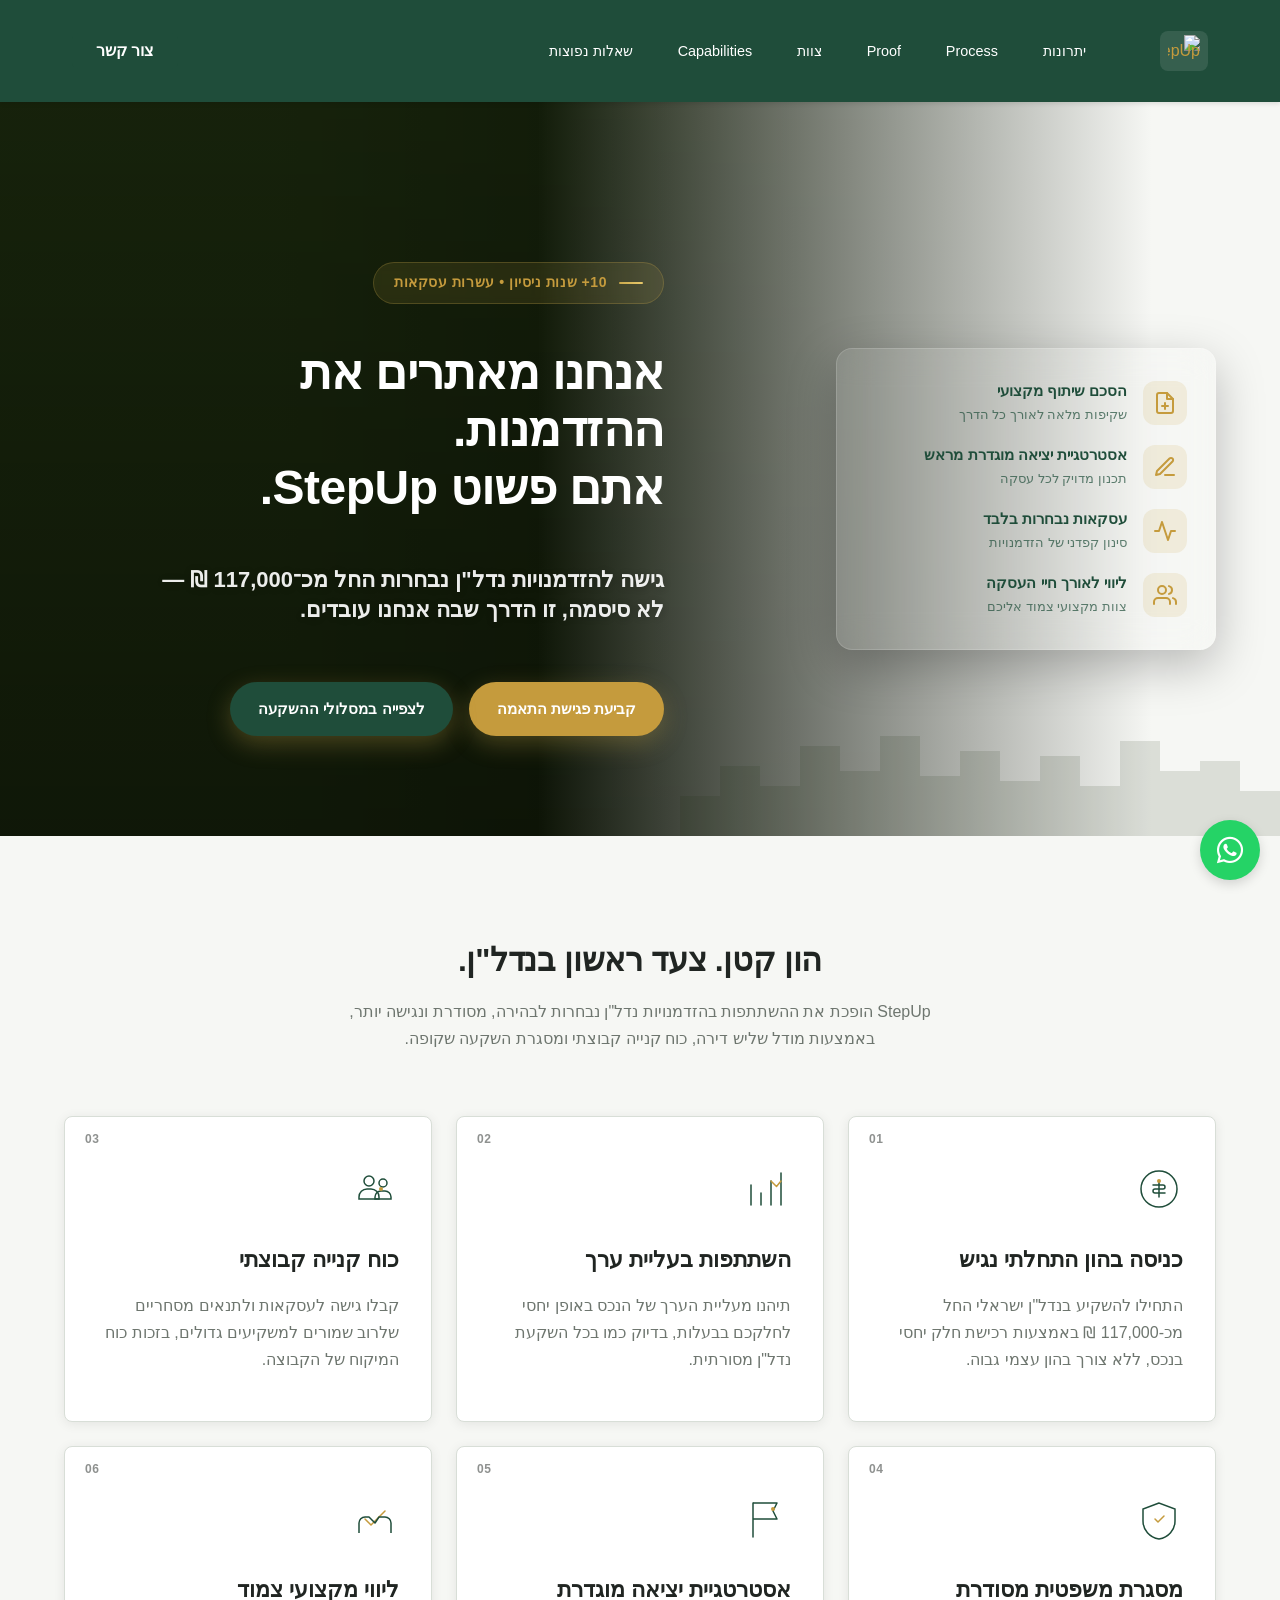
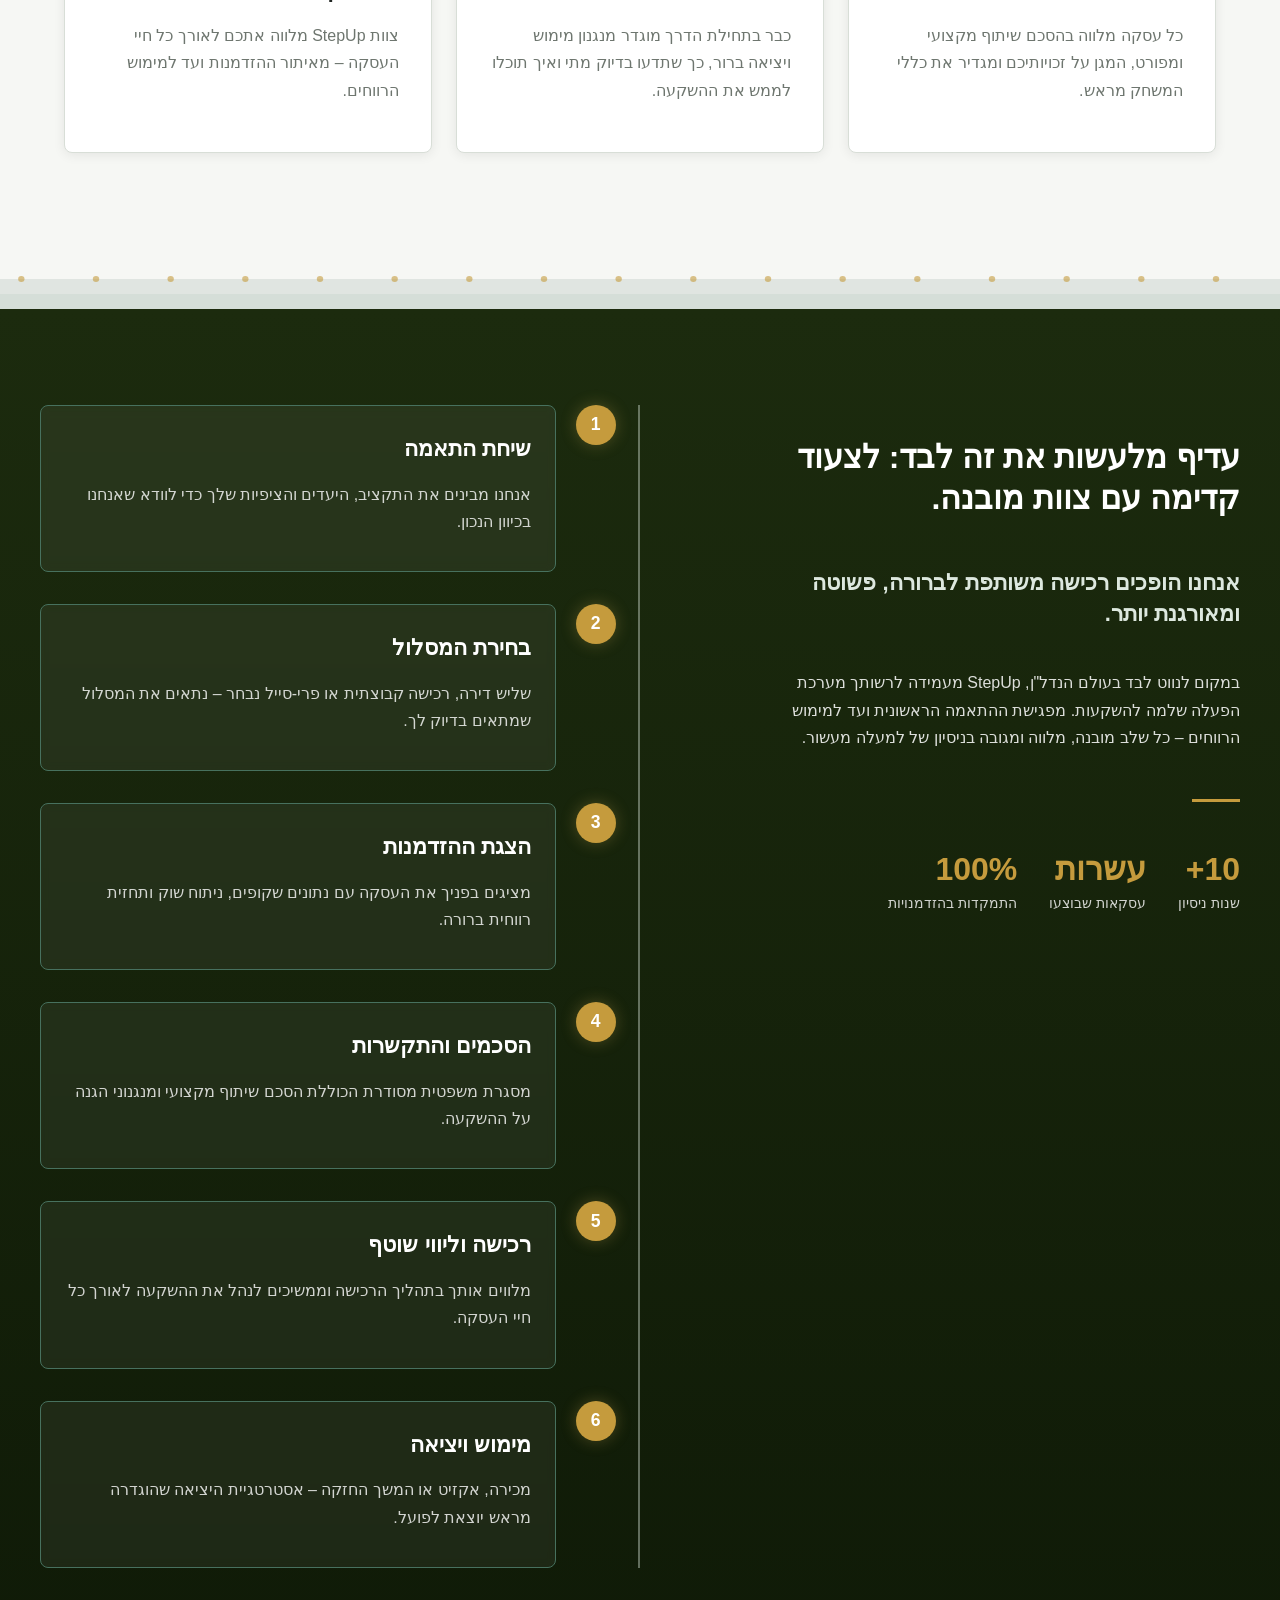
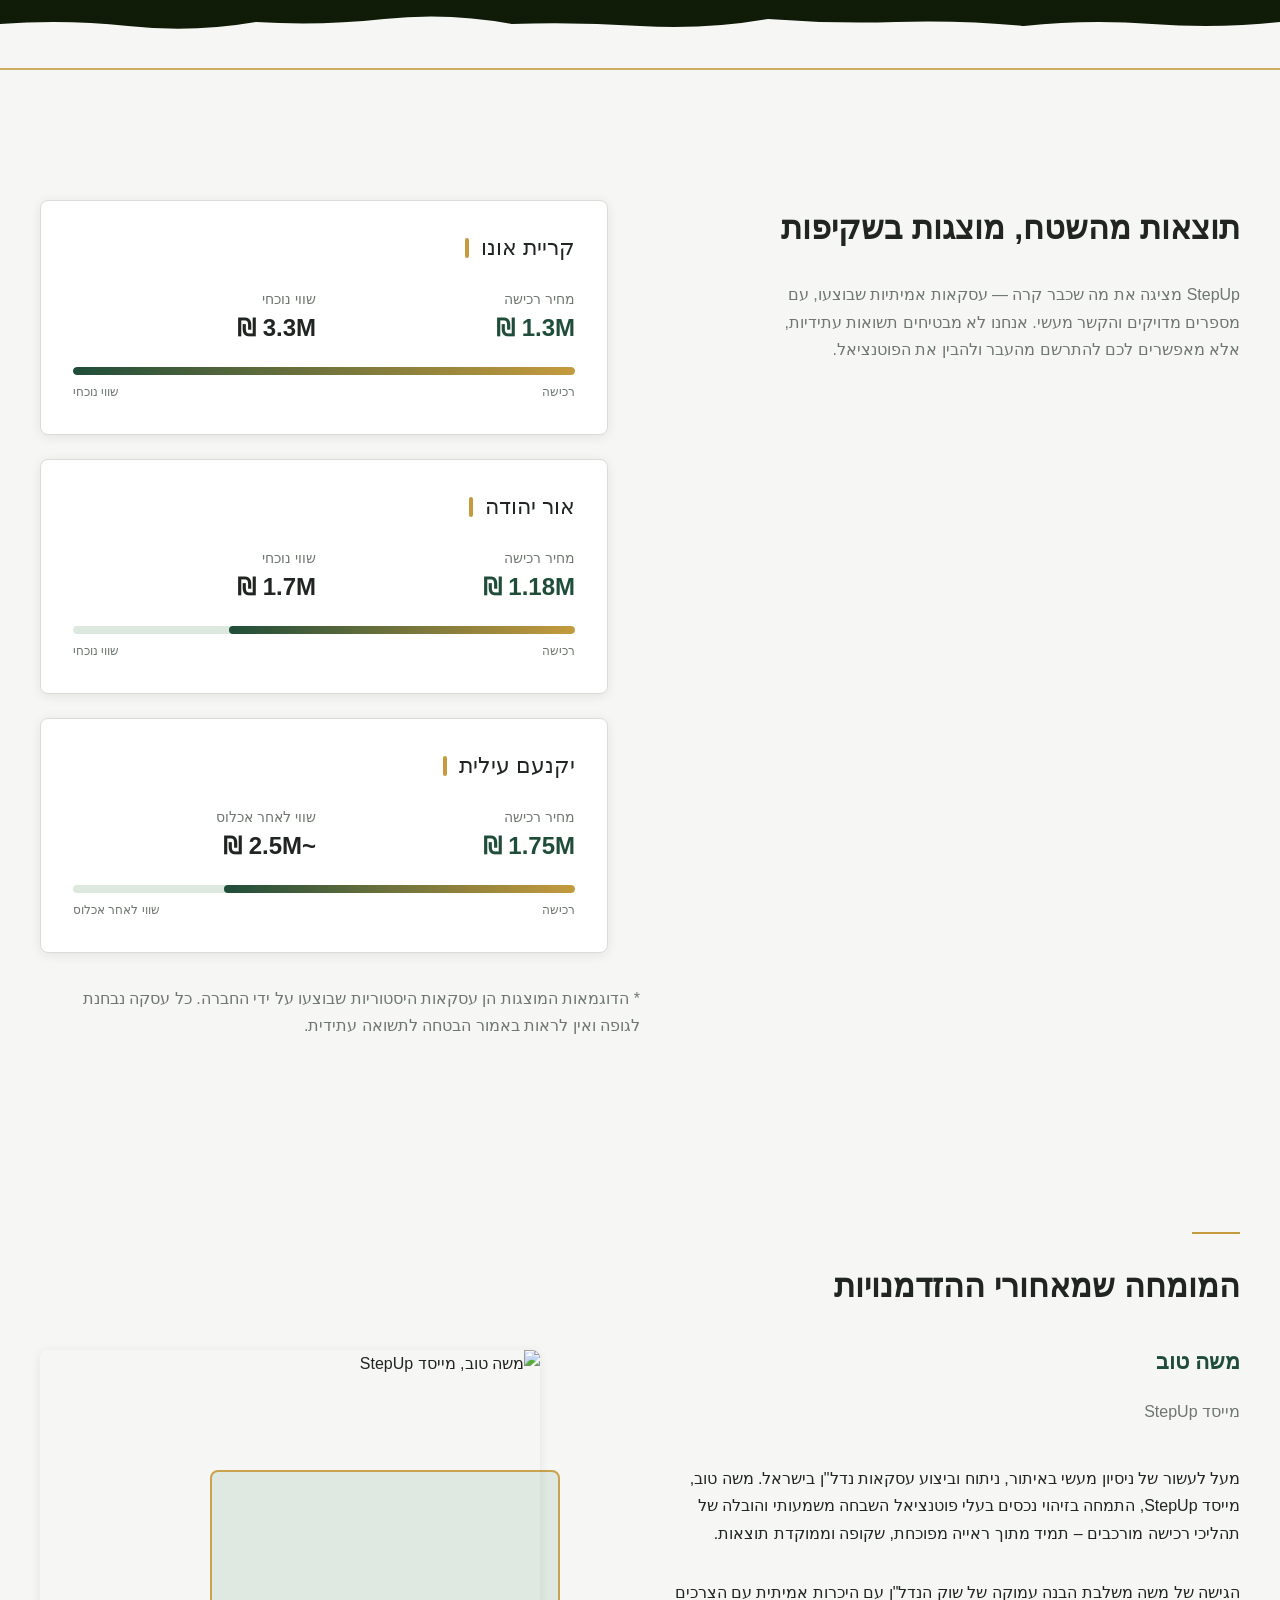
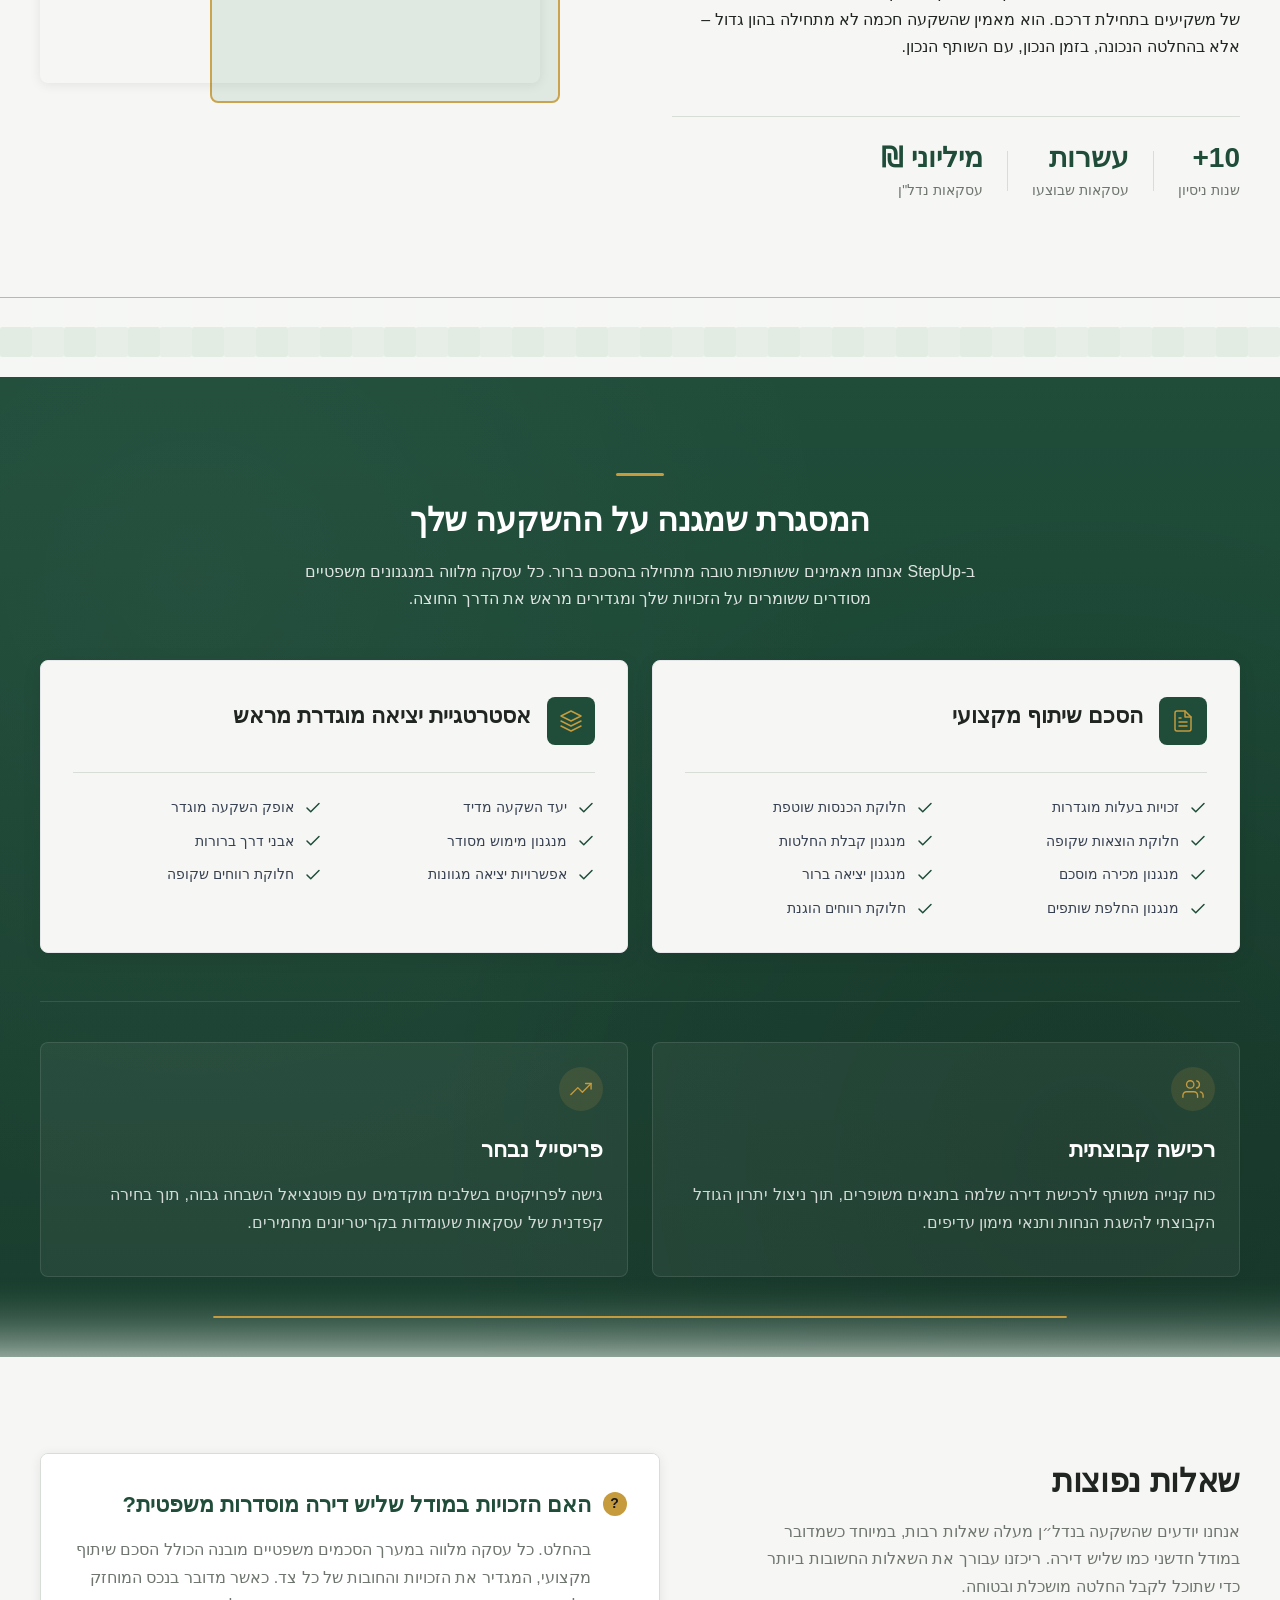
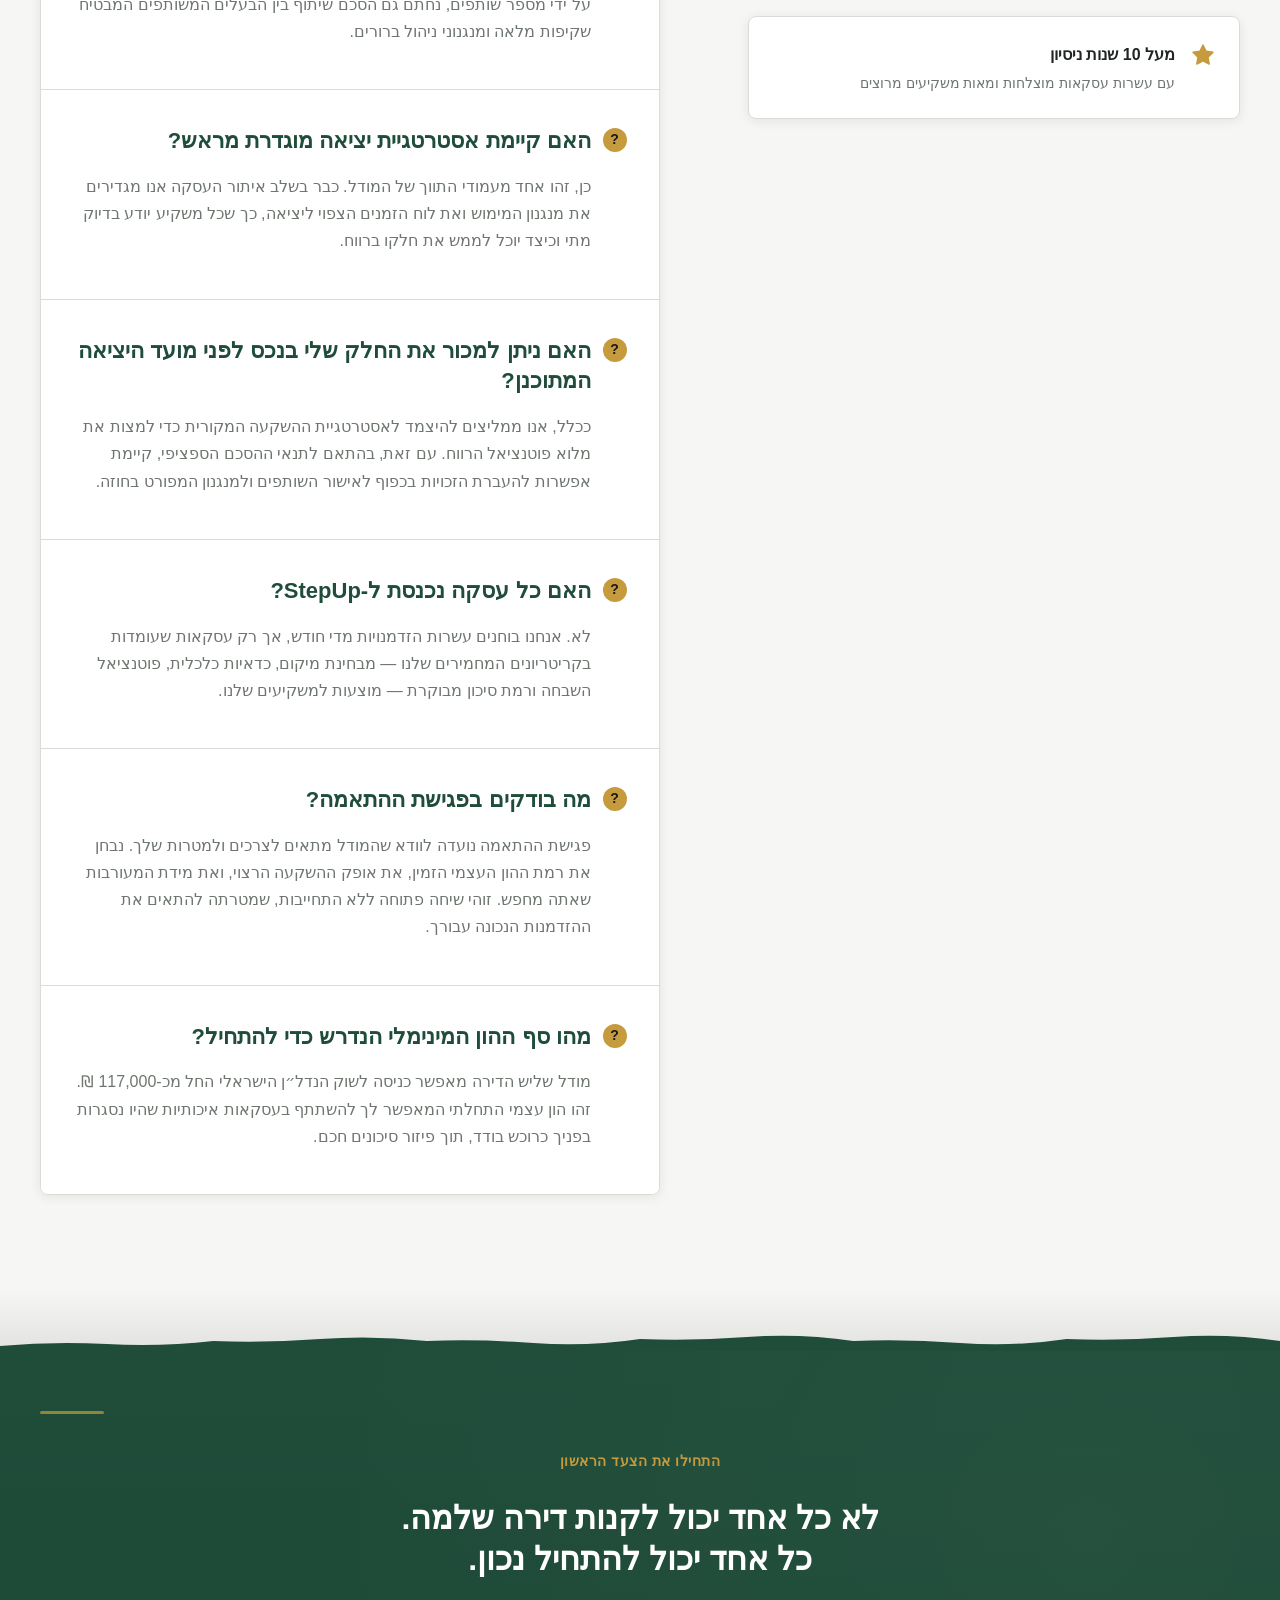
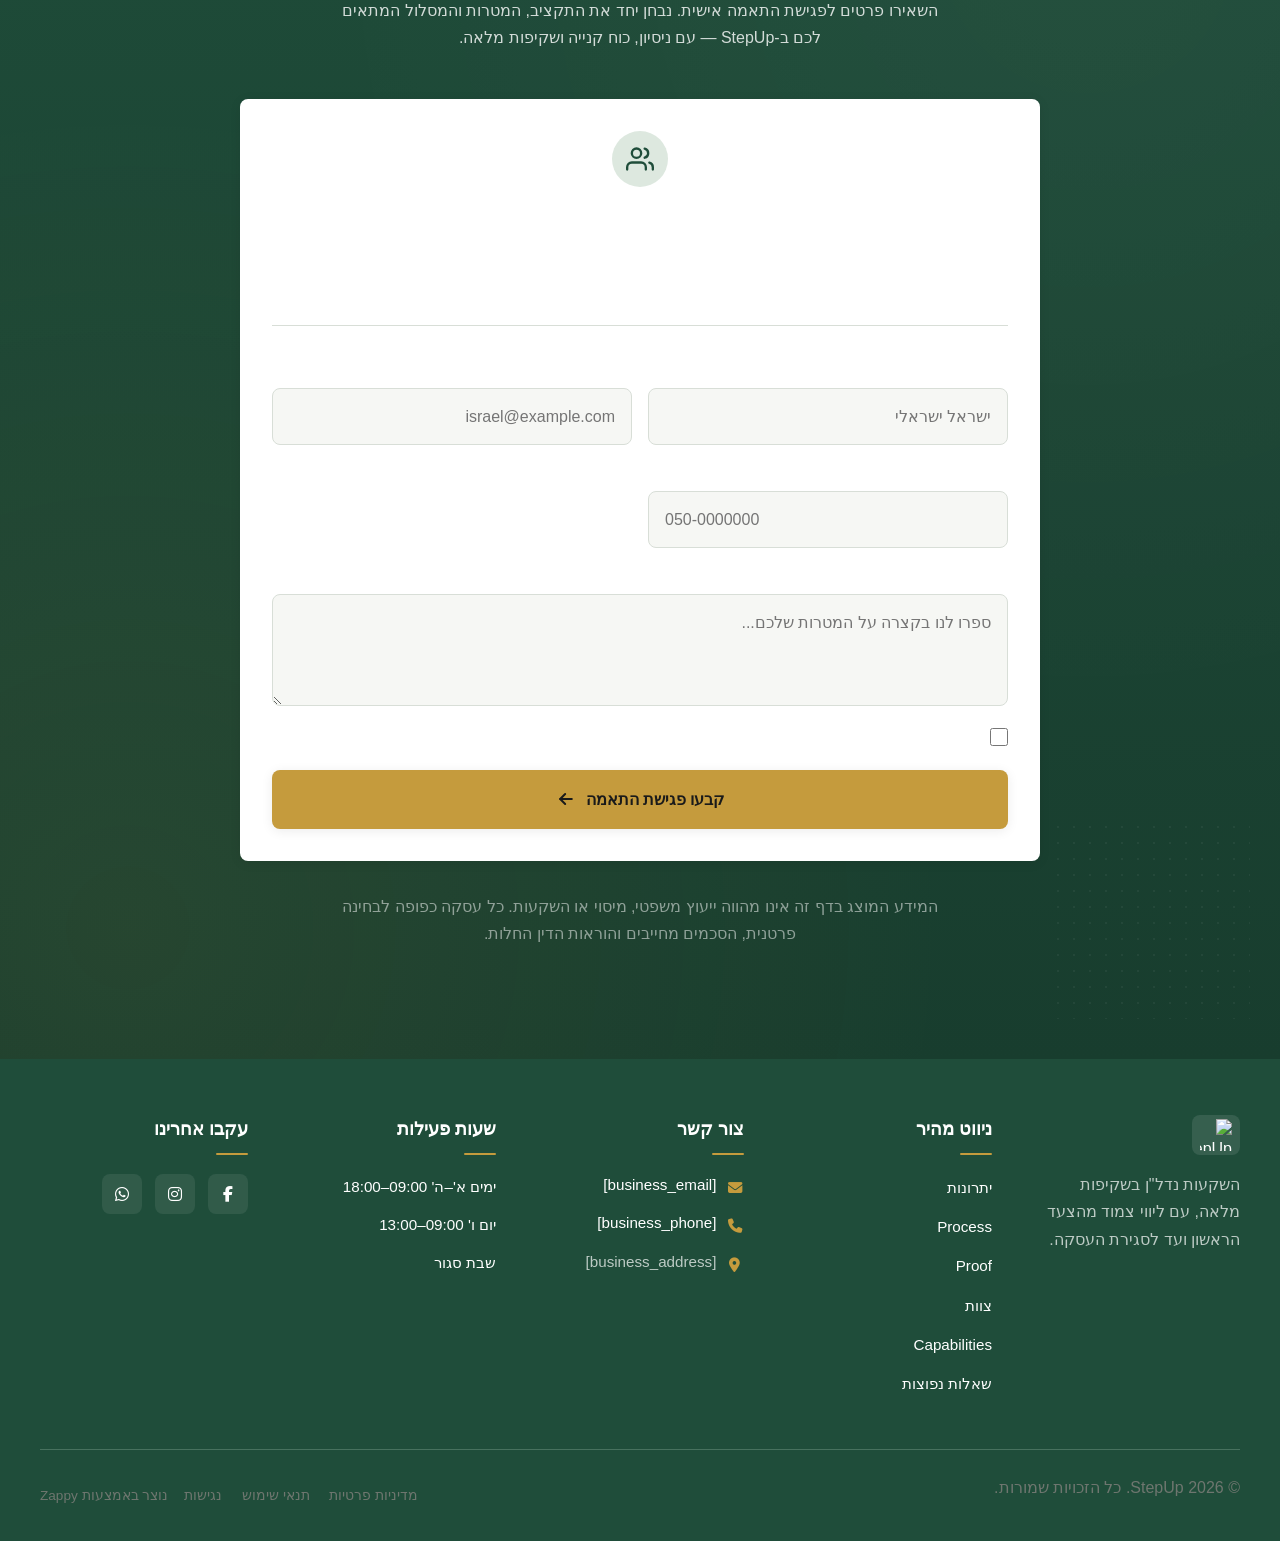
==== index.html @ b280d4f5 "Incremental sync: 1 page(s) — update_text, update_button" ====
<!DOCTYPE html><html lang="he" dir="rtl"><head>
    <meta charset="UTF-8">
    <meta name="viewport" content="width=device-width, initial-scale=1.0">
    <meta name="robots" content="index, follow">
    <title>השקיעו בנדל״ן בהון עצמי נמוך — StepUp</title>
    <meta name="description" content="הצטרפו למועדון השקעות הנדל״ן StepUp והתחילו להשקיע בשוק הישראלי החל מ-117,000 ש״ח בלבד. מודל שותפות ייחודי, שקיפות מלאה ותוצאות בשטח. קבעו פגישת ייעוץ עכשיו.">
    <meta name="keywords" content="השקעות נדל״ן, מועדון השקעות, רכישת דירה שליש, השקעה בנדל״ן בהון עצמי נמוך, real estate investment corporation">
    
    <!-- Favicons -->
    <link rel="icon" type="image/x-icon" href="/assets/favicon.ico">
    <link rel="icon" type="image/png" sizes="16x16" href="/assets/favicon-16x16.png">
    <link rel="icon" type="image/png" sizes="32x32" href="/assets/favicon-32x32.png">
    <link rel="icon" type="image/png" sizes="48x48" href="/assets/favicon-48x48.png">
    <link rel="icon" type="image/png" sizes="192x192" href="/assets/favicon-192x192.png">
    <link rel="icon" type="image/png" sizes="512x512" href="/assets/favicon-512x512.png">
    <link rel="apple-touch-icon" href="/assets/apple-touch-icon.png">
    <!-- Zappy Analytics -->
<script>
(function() {
  'use strict';
  
  // Configuration
  var config = {
    websiteId: '1e374aaa-f490-4d53-9867-282feb75d7b7',
    apiUrl: 'https://api.zappy5.com/api/analytics/track',
    sessionDuration: 30 * 60 * 1000, // 30 minutes
    visitorDuration: 30 * 24 * 60 * 60 * 1000, // 30 days
    trackPageViews: true,
    trackClicks: true,
    trackFormSubmissions: true
  };
  
  // Generate or retrieve persistent visitor ID (30 days)
  function getVisitorId() {
    var visitorKey = 'zappy_visitor_' + config.websiteId;
    var visitor = null;
    
    try {
      visitor = localStorage.getItem(visitorKey);
      if (visitor) {
        var visitorData = JSON.parse(visitor);
        var now = Date.now();
        
        // Check if visitor ID is still valid (30 days)
        if (now - visitorData.created < config.visitorDuration) {
          // Update last seen timestamp
          visitorData.lastSeen = now;
          localStorage.setItem(visitorKey, JSON.stringify(visitorData));
          return visitorData.id;
        }
      }
    } catch (e) {
      console.warn('Zappy Analytics: LocalStorage not available');
    }
    
    // Generate new visitor ID
    var newVisitorId = 'zv_' + Date.now() + '_' + Math.random().toString(36).substr(2, 9);
    
    try {
      localStorage.setItem(visitorKey, JSON.stringify({
        id: newVisitorId,
        created: Date.now(),
        lastSeen: Date.now()
      }));
    } catch (e) {
      // Continue without local storage
    }
    
    return newVisitorId;
  }
  
  // Generate or retrieve session ID (30 minutes)
  function getSessionId() {
    var sessionKey = 'zappy_session_' + config.websiteId;
    var session = null;
    
    try {
      session = sessionStorage.getItem(sessionKey);
      if (session) {
        var sessionData = JSON.parse(session);
        var now = Date.now();
        
        // Check if session is still valid
        if (now - sessionData.timestamp < config.sessionDuration) {
          // Update timestamp
          sessionData.timestamp = now;
          sessionStorage.setItem(sessionKey, JSON.stringify(sessionData));
          return sessionData.id;
        }
      }
    } catch (e) {
      console.warn('Zappy Analytics: SessionStorage not available');
    }
    
    // Generate new session ID
    var newSessionId = 'zs_' + Date.now() + '_' + Math.random().toString(36).substr(2, 9);
    
    try {
      sessionStorage.setItem(sessionKey, JSON.stringify({
        id: newSessionId,
        timestamp: Date.now()
      }));
    } catch (e) {
      // Continue without session storage
    }
    
    return newSessionId;
  }
  
  var visitorId = getVisitorId();
  var sessionId = getSessionId();
  
  // Track an event
  function trackEvent(eventType, data) {
    data = data || {};
    
    var eventData = {
      website_id: config.websiteId,
      event_type: eventType,
      page_path: window.location.pathname,
      referrer: document.referrer || 'direct',
      visitor_id: visitorId,
      session_id: sessionId,
      metadata: data
    };
    
    // Use sendBeacon if available (better for page unload events)
    if (navigator.sendBeacon) {
      var blob = new Blob([JSON.stringify(eventData)], { type: 'application/json' });
      navigator.sendBeacon(config.apiUrl, blob);
    } else {
      // Fallback to fetch
      fetch(config.apiUrl, {
        method: 'POST',
        headers: {
          'Content-Type': 'application/json'
        },
        body: JSON.stringify(eventData),
        keepalive: true
      }).catch(function(error) {
        console.warn('Zappy Analytics: Failed to track event', error);
      });
    }
  }
  
  // Track page view
  if (config.trackPageViews) {
    trackEvent('pageview', {
      title: document.title,
      url: window.location.href
    });
  }
  
  // Track clicks on important elements
  if (config.trackClicks) {
    document.addEventListener('click', function(e) {
      var target = e.target;
      
      // Track button clicks (counted as actions)
      if (target.tagName === 'BUTTON' || target.closest('button')) {
        var button = target.tagName === 'BUTTON' ? target : target.closest('button');
        var clickMeta = {
          element: 'button',
          text: button.textContent.trim().substring(0, 100),
          id: button.id || null,
          class: button.className || null
        };
        
        trackEvent('click', clickMeta);
      }
      
      // Track link clicks (navigation - not counted as actions)
      else if (target.tagName === 'A' || target.closest('a')) {
        var link = target.tagName === 'A' ? target : target.closest('a');
        var navMeta = {
          element: 'link',
          text: link.textContent.trim().substring(0, 100),
          href: link.href,
          external: link.hostname !== window.location.hostname
        };
        
        trackEvent('navigation', navMeta);
      }
    }, true);
  }
  
  
  // Track form submissions
  if (config.trackFormSubmissions) {
    document.addEventListener('submit', function(e) {
      var form = e.target;
      
      trackEvent('form_submit', {
        form_id: form.id || null,
        form_name: form.name || null,
        form_action: form.action || null,
        form_method: form.method || 'GET'
      });
    }, true);
  }
  
  // Track time on page (send on page unload)
  var pageLoadTime = Date.now();
  
  window.addEventListener('beforeunload', function() {
    var timeOnPage = Math.floor((Date.now() - pageLoadTime) / 1000); // in seconds
    
    trackEvent('page_unload', {
      time_on_page: timeOnPage,
      page_path: window.location.pathname
    });
  });
  
  // Expose tracking function globally for custom events
  window.zappyAnalytics = {
    track: trackEvent,
    getVisitorId: function() { return visitorId; },
    getSessionId: function() { return sessionId; }
  };
  
})();
</script>
<!-- End Zappy Analytics -->
    <meta property="og:title" content="השקיעו בנדל״ן בהון עצמי נמוך — StepUp">
    <meta property="og:description" content="הצטרפו למועדון השקעות הנדל״ן StepUp והתחילו להשקיע בשוק הישראלי החל מ-117,000 ש״ח בלבד. מודל שותפות ייחודי, שקיפות מלאה ותוצאות בשטח. קבעו פגישת ייעוץ עכשיו.">
    <meta name="twitter:card" content="summary_large_image">
    <meta name="twitter:title" content="השקיעו בנדל״ן בהון עצמי נמוך — StepUp">
    <meta name="twitter:description" content="הצטרפו למועדון השקעות הנדל״ן StepUp והתחילו להשקיע בשוק הישראלי החל מ-117,000 ש״ח בלבד. מודל שותפות ייחודי, שקיפות מלאה ותוצאות בשטח. קבעו פגישת ייעוץ עכשיו.">
    <meta property="og:type" content="website">
  <meta property="og:locale" content="he_IL">
  
  
  
  
  
  <style>
    .skip-link { position: absolute; top: 0; left: 0; transform: translateY(-200%); padding: 12px 18px; background: var(--bg-dark, #1a1a1a); color: var(--text-light, #fff); font-weight: 600; border-radius: 0 0 8px 0; z-index: 10000; }
    .skip-link:focus { transform: none; outline: 2px solid var(--ring, #fff); outline-offset: 2px; }
    :focus-visible { outline: 2px solid var(--ring, currentColor); outline-offset: 3px; }
  </style>


  
    <!-- Favicons -->
    <link rel="icon" type="image/x-icon" href="/assets/favicon.ico">
    <link rel="icon" type="image/png" sizes="16x16" href="/assets/favicon-16x16.png">
    <link rel="icon" type="image/png" sizes="32x32" href="/assets/favicon-32x32.png">
    <link rel="icon" type="image/png" sizes="48x48" href="/assets/favicon-48x48.png">
    <link rel="icon" type="image/png" sizes="192x192" href="/assets/favicon-192x192.png">
    <link rel="icon" type="image/png" sizes="512x512" href="/assets/favicon-512x512.png">
    <link rel="apple-touch-icon" href="/assets/apple-touch-icon.png">
    <!-- Cookie Consent -->
    <link rel="stylesheet" href="https://cdn.jsdelivr.net/npm/vanilla-cookieconsent@3/dist/cookieconsent.css">
    <!-- Mickidum Accessibility Toolbar lazy-loaded by runtime -->

<style data-zappy-section-v2-css="true">
/* V2 Regenerated Section CSS */
.index-hero-section {
  position: relative;
  width: 100%;
  min-height: 100vh;
  display: flex;
  align-items: center;
  justify-content: center;
  overflow: hidden;
  background-color: #1C2B0E;
  color: var(--text-light);
  direction: rtl;
}

.index-hero-section .hero-bg-wrapper {
  position: absolute;
  inset: 0;
  z-index: 0;
  width: 100%;
  height: 100%;
  background-size: cover;
  background-position: center;
}

.index-hero-section .hero-bg-wrapper img {
  display: none;
}

.index-hero-section .hero-scrim {
  position: absolute;
  inset: 0;
  z-index: 1;
  background-image: linear-gradient(to right, rgba(28,43,14,0.92) 0%, rgba(28,43,14,0.45) 55%, rgba(28,43,14,0.0) 100%);
  pointer-events: none;
}

.index-hero-section .hero-overlay-group {
  position: relative;
  z-index: 10;
  width: 100%;
  max-width: 1200px;
  margin: 0 auto;
  padding: 160px 24px 100px;
  display: flex;
  align-items: center;
  justify-content: flex-start;
}

.index-hero-section .hero-content-container {
  display: flex;
  flex-direction: row-reverse;
  align-items: center;
  justify-content: space-between;
  width: 100%;
  gap: 48px;
}

.index-hero-section .hero-text-block {
  flex: 1 1 55%;
  max-width: 600px;
  display: flex;
  flex-direction: column;
  align-items: flex-start;
  text-align: right;
  gap: 24px;
}

.index-hero-section .hero-badge {
  display: inline-flex;
  align-items: center;
  gap: 12px;
  background: rgba(201, 168, 76, 0.12);
  padding: 8px 20px;
  border-radius: 100px;
  border: 1px solid rgba(201, 168, 76, 0.25);
  backdrop-filter: blur(4px);
  margin-bottom: 8px;
}

.index-hero-section .badge-line {
  display: inline-block;
  width: 24px;
  height: 2px;
  background: linear-gradient(90deg, #C9A84C, #E8C96A);
  border-radius: 2px;
}

.index-hero-section .badge-text {
  font-size: 0.875rem;
  font-weight: 600;
  letter-spacing: 0.04em;
  color: var(--accent);
  white-space: nowrap;
}

.index-hero-section .hero-headline {font-size: 3rem;
  font-weight: 700;
  letter-spacing: -0.01em;
  line-height: 1.15;
  color: var(--text-light);
  margin: 0;}

.index-hero-section .hero-headline br {
  display: block;
}

.index-hero-section .hero-subtitle {
  font-size: 1.25rem;
  font-weight: 400;
  line-height: 1.6;
  color: var(--text-light);
  opacity: 0.92;
  margin: 0;
  max-width: 520px;
  text-shadow: 0 1px 8px rgba(0,0,0,0.25);
}

.index-hero-section .hero-cta-group {
  display: flex;
  flex-wrap: wrap;
  align-items: center;
  gap: 16px;
  margin-top: 16px;
}

.index-hero-section .btn-primary {
  background: var(--accent);
  color: #1A1A1A;
  padding: 14px 28px;
  border-radius: 100px;
  border: none;
  font-weight: 600;
  font-size: 0.95rem;
  display: inline-flex;
  align-items: center;
  gap: 8px;
  cursor: pointer;
  text-decoration: none;
  transition: all 0.35s cubic-bezier(0.4, 0, 0.2, 1);
  box-shadow: 0 8px 24px rgba(201,168,76,0.3);
  white-space: nowrap;
}

.index-hero-section .btn-primary:hover {
  transform: translateY(-2px);
  box-shadow: 0 12px 32px rgba(201,168,76,0.45);
  background: #E8C96A;
}

.index-hero-section .btn-ghost {
  background: transparent;
  color: var(--text-light);
  border: 2px solid rgba(255,255,255,0.5);
  padding: 12px 26px;
  border-radius: 100px;
  font-weight: 500;
  font-size: 0.9rem;
  display: inline-flex;
  align-items: center;
  gap: 8px;
  cursor: pointer;
  text-decoration: none;
  transition: all 0.35s cubic-bezier(0.4, 0, 0.2, 1);
  backdrop-filter: blur(4px);
  white-space: nowrap;
}

.index-hero-section .btn-ghost:hover {
  background: rgba(255,255,255,0.12);
  border-color: var(--text-light);
  transform: translateY(-2px);
}

.index-hero-section .hero-metrics-panel {
  flex: 0 1 380px;
  display: flex;
  flex-direction: column;
  gap: 20px;
  background: rgba(255, 255, 255, 0.08);
  backdrop-filter: blur(16px);
  -webkit-backdrop-filter: blur(16px);
  border-radius: 16px;
  padding: 32px 28px;
  border: 1px solid rgba(255, 255, 255, 0.15);
  box-shadow: 0 16px 48px rgba(0,0,0,0.25);
  align-self: center;
}

.index-hero-section .metric-item {
  display: flex;
  align-items: flex-start;
  gap: 16px;
  text-align: right;
}

.index-hero-section .metric-icon {
  flex-shrink: 0;
  width: 44px;
  height: 44px;
  display: flex;
  align-items: center;
  justify-content: center;
  background: rgba(201, 168, 76, 0.15);
  border-radius: 12px;
  color: var(--accent);
}

.index-hero-section .metric-content {
  display: flex;
  flex-direction: column;
  gap: 4px;
  color: var(--text-light);
}

.index-hero-section .metric-title {
  font-size: 0.95rem;
  font-weight: 600;
  line-height: 1.3;
  color: var(--text-light);
}

.index-hero-section .metric-desc {
  font-size: 0.8rem;
  font-weight: 400;
  line-height: 1.5;
  color: var(--text-light);
  opacity: 0.7;
}

.index-hero-section .hero-city-skyline {
  position: absolute;
  bottom: 0;
  inset-inline-start: 0;
  width: 60%;
  max-width: 600px;
  z-index: 2;
  pointer-events: none;
  opacity: 0.35;
}

.index-hero-section .hero-city-skyline svg {
  display: block;
  width: 100%;
  height: auto;
}

@media (max-width: 768px) {
  .index-hero-section {
    min-height: 100vh;
    padding-top: 100px;
  }

  .index-hero-section .hero-overlay-group {
    padding: 120px 16px 60px;
  }

  .index-hero-section .hero-content-container {
    flex-direction: column;
    align-items: flex-start;
    gap: 40px;
  }

  .index-hero-section .hero-text-block {
    max-width: 100%;
    flex: 1 1 auto;
    align-items: flex-start;
    text-align: right;
  }

  .index-hero-section .hero-headline {
    font-size: 2.2rem;
    line-height: 1.25;
  }

  .index-hero-section .hero-headline br {
    display: none;
  }

  .index-hero-section .hero-subtitle {
    font-size: 1.1rem;
    max-width: 100%;
  }

  .index-hero-section .hero-cta-group {
    width: 100%;
    flex-direction: column;
    align-items: stretch;
  }

  .index-hero-section .btn-primary,
  .index-hero-section .btn-ghost {
    justify-content: center;
    text-align: center;
    width: 100%;
  }

  .index-hero-section .hero-metrics-panel {
    flex: 1 1 auto;
    width: 100%;
    max-width: 100%;
    padding: 24px 20px;
    gap: 16px;
  }

  .index-hero-section .hero-city-skyline {
    width: 80%;
    opacity: 0.25;
  }
}

@media (min-width: 769px) and (max-width: 1024px) {
  .index-hero-section .hero-content-container {
    gap: 32px;
  }

  .index-hero-section .hero-headline {
    font-size: 2.5rem;
  }

  .index-hero-section .hero-metrics-panel {
    flex: 0 1 320px;
    padding: 24px 20px;
  }
}
/* ZAPPY_POSTGEN_GUARD_HERO_FONT_CAP:index-hero */
.hero h1, .hero-section h1, [class*="hero-"] h1, [class~="hero"] h1, .hero .hero-title, .hero-title { font-size: 48px !important; line-height: 1.2 !important; }
@media (max-width: 1024px) {
  .hero h1, .hero-section h1, [class*="hero-"] h1, [class~="hero"] h1, .hero .hero-title, .hero-title { font-size: 36px !important; }
}
@media (max-width: 768px) {
  .hero h1, .hero-section h1, [class*="hero-"] h1, [class~="hero"] h1, .hero .hero-title, .hero-title { font-size: 28px !important; }
}

/* ZAPPY_POSTGEN_GUARD_HERO_TYPO:בית-hero (index-hero) — stripped 1 jarring hero headline effect(s) */

</style>
    <style id="zappy-critical-above-fold-css">
html{box-sizing:border-box;-webkit-text-size-adjust:100%}*,*::before,*::after{box-sizing:inherit}body{margin:0;min-width:320px;overflow-x:clip}img,svg,video{max-width:100%;height:auto}main{display:block}.container{width:min(100% - 32px,1200px);margin-inline:auto}.navbar,nav.navbar,header .navbar,header[role="banner"]{position:relative;z-index:1000;width:100%}.nav-container,.navbar .container{display:flex;align-items:center;justify-content:space-between;min-height:64px}.logo,.logo-link img{display:block;width:35px;height:35px;object-fit:contain}.nav-menu,#navMenu{list-style:none}.fa,.fas,.far,.fab,.fa-solid,.fa-regular,.fa-brands{display:inline-block;min-width:1em;text-align:center}html:not(#zappy-noop)[data-zappy-site-type="ecommerce"] .phone-header-btn,html:not(#zappy-noop) .navbar:has(.nav-ecommerce-icons)>.phone-header-btn{display:none!important;visibility:hidden!important;width:0!important;height:0!important;pointer-events:none!important}.hero-section,.index-hero-section,section[class*="hero"]{position:relative;overflow:hidden;min-height:560px}.hero-bg-wrapper,.hero-bg-image,section[class*="hero"] [class*="hero-bg"]{position:absolute;inset:0;width:100%;height:100%}.hero-bg-wrapper img,.hero-bg-image img,section[class*="hero"] [data-hero-bg],section[class*="hero"] img[data-hero-background="true"]{width:100%!important;height:100%!important;object-fit:cover!important;display:block}.hero-content,section[class*="hero"] .container{position:relative;z-index:2}@media(max-width:768px){:root{--header-height:72px;--total-header-height:72px;--zappy-mobile-menu-top:72px}html[data-zappy-site-type="ecommerce"] body{padding-top:var(--total-header-height,72px)}html[data-zappy-site-type="ecommerce"] body>nav.navbar,html[data-zappy-site-type="ecommerce"] body>.navbar:not(.zappy-catalog-menu){position:fixed!important;top:0;left:0;right:0;z-index:100000;width:100%;margin-bottom:0}.zappy-catalog-menu{position:fixed;top:var(--header-height,72px);left:0;right:0;z-index:99999}.nav-container,.navbar .container{min-height:60px}.nav-menu,#navMenu{max-width:100vw;overflow-x:hidden}.hero-section,.index-hero-section,section[class*="hero"]{min-height:100svh}.hero-bg-wrapper,.hero-bg-image,.hero-scrim{min-height:100svh}}
</style>
    <link rel="preload" href="/styles.css" as="style">
    <link rel="stylesheet" href="/styles.css" media="print" onload="this.media='all'">
    <noscript><link rel="stylesheet" href="/styles.css"></noscript>
    
    <script>window.ZAPPY_WEBSITE_ID = "1e374aaa-f490-4d53-9867-282feb75d7b7"; window.ZAPPY_API_BASE = "https://api.zappy5.com";</script>

    <style id="zappy-dropdown-submenu-styles">
      /* ========== DESKTOP DROPDOWN SUBMENU STYLES ========== */
      /* Base styles for dropdown submenus - parent must be positioned */
      .nav-menu li:has(.sub-menu), nav li:has(.sub-menu), .navbar li:has(.sub-menu), #navMenu li:has(.sub-menu) { position: relative; }
      /* Submenu base - hidden by default */
      .nav-menu .sub-menu, nav .sub-menu, .navbar .sub-menu, #navMenu .sub-menu { display: block !important; position: absolute !important; top: 100%; left: 0; min-width: 220px; border-radius: 8px; box-shadow: 0 8px 25px rgba(0,0,0,0.15); padding: 8px 0; opacity: 0; visibility: hidden; transform: translateY(10px); transition: all 0.3s ease; z-index: 1000; list-style: none; pointer-events: none; }
      /* CRITICAL: Desktop hover styles to show dropdown */
      .nav-menu li:hover > .sub-menu, nav li:hover > .sub-menu, .navbar li:hover > .sub-menu, #navMenu li:hover > .sub-menu { opacity: 1 !important; visibility: visible !important; transform: translateY(0) !important; pointer-events: auto !important; }
      /* Submenu item styling */
      .sub-menu li { list-style: none; margin: 0; padding: 0; }
      .sub-menu a { display: block !important; padding: 10px 16px !important; color: var(--text-dark, #333) !important; font-weight: 500; text-decoration: none; white-space: nowrap; transition: background-color 0.2s; }
      .sub-menu .zappy-nav-child > a { padding-left: 28px !important; font-size: 0.9em !important; opacity: 0.85 !important; }
      [dir="rtl"] .sub-menu .zappy-nav-child > a, html[lang="he"] .sub-menu .zappy-nav-child > a, html[lang="ar"] .sub-menu .zappy-nav-child > a { padding-left: 10px !important; padding-right: 28px !important; }
      .sub-menu .zappy-nav-parent > a { font-weight: 600 !important; }
      .sub-menu a:hover { background-color: #f5f5f5; }
      /* RTL (Hebrew/Arabic) dropdown positioning */
      [dir="rtl"] .nav-menu .sub-menu, [dir="rtl"] nav .sub-menu, [dir="rtl"] .navbar .sub-menu, html[lang="he"] .nav-menu .sub-menu, html[lang="he"] nav .sub-menu, html[lang="he"] .navbar .sub-menu, html[lang="ar"] .nav-menu .sub-menu, html[lang="ar"] nav .sub-menu, html[lang="ar"] .navbar .sub-menu { left: auto !important; right: 0 !important; }
      /* Hide empty dropdown menus (exclude catalog sub-menus that use <a> children instead of <li>) */
      .sub-menu:empty, .sub-menu:not(:has(li:not(.zappy-hidden-menu-item))):not(:has(> a)), .sub-menu:not(:has(li)):not(:has(> a)) { display: none !important; opacity: 0 !important; visibility: hidden !important; pointer-events: none !important; }
      /* Desktop: show submenu on Menu Group hover */
      li:has(.menu-group-title):hover > .sub-menu { opacity: 1 !important; visibility: visible !important; transform: translateY(0) !important; pointer-events: auto !important; }
      /* Menu Group title styling */
      .nav-menu > li > .menu-group-title, #navMenu > li > .menu-group-title { display: inline-block; padding: 0.5rem 1rem; cursor: default; user-select: none; }
      
      /* ========== MOBILE SUBMENU STYLES ========== */
      @media (max-width: 768px) {
        .nav-menu .sub-menu, nav .sub-menu, .navbar .sub-menu, #navMenu .sub-menu { position: static !important; transform: none !important; box-shadow: none !important; background: transparent !important; max-height: 0; overflow: hidden; opacity: 0; visibility: hidden; transition: max-height 0.3s ease, opacity 0.3s ease; padding: 0 !important; border-radius: 0 !important; }
        .navbar .sub-menu.mobile-expanded, .nav-menu .sub-menu.mobile-expanded, #navMenu .sub-menu.mobile-expanded { max-height: none !important; overflow-y: visible !important; opacity: 1 !important; visibility: visible !important; padding: 8px 0 8px 16px !important; }
        [dir="rtl"] .sub-menu.mobile-expanded, html[lang="he"] .sub-menu.mobile-expanded { padding: 8px 16px 8px 0 !important; }
        /* Disable hover behavior on mobile */
        .nav-menu li:hover > .sub-menu, nav li:hover > .sub-menu, .navbar li:hover > .sub-menu, #navMenu li:hover > .sub-menu { opacity: 0; visibility: hidden; pointer-events: none; }
        .nav-menu li > .sub-menu.mobile-expanded, nav li > .sub-menu.mobile-expanded, .navbar li > .sub-menu.mobile-expanded, #navMenu li > .sub-menu.mobile-expanded { opacity: 1 !important; visibility: visible !important; pointer-events: auto !important; }
        .nav-menu li:has(.sub-menu), nav li:has(.sub-menu), .navbar li:has(.sub-menu), #navMenu li:has(.sub-menu) { display: flex !important; flex-wrap: wrap !important; align-items: center !important; position: relative !important; min-height: 44px !important; }
        .nav-menu li:has(.sub-menu) > a, nav li:has(.sub-menu) > a, .navbar li:has(.sub-menu) > a, #navMenu li:has(.sub-menu) > a { flex: 1 !important; min-width: 0 !important; }
        .nav-menu li:has(.sub-menu) > .menu-group-title, nav li:has(.sub-menu) > .menu-group-title, .navbar li:has(.sub-menu) > .menu-group-title, #navMenu li:has(.sub-menu) > .menu-group-title { flex: 1 !important; min-width: 0 !important; padding: 0 !important; line-height: inherit !important; }
        .nav-menu li:has(.sub-menu) > .sub-menu, nav li:has(.sub-menu) > .sub-menu, .navbar li:has(.sub-menu) > .sub-menu, #navMenu li:has(.sub-menu) > .sub-menu { flex-basis: 100% !important; width: 100% !important; }
        .nav-menu li:has(.sub-menu) > a [class*="chevron"], .nav-menu li:has(.sub-menu) > a [class*="arrow"], .nav-menu li:has(.sub-menu) > a .fa-chevron-down, .nav-menu li:has(.sub-menu) > a .fa-angle-down, nav li:has(.sub-menu) > a [class*="chevron"], nav li:has(.sub-menu) > a [class*="arrow"], #navMenu li:has(.sub-menu) > a [class*="chevron"], #navMenu li:has(.sub-menu) > a [class*="arrow"] { display: none !important; visibility: hidden !important; }
        .mobile-submenu-toggle { display: flex !important; align-items: center !important; justify-content: center !important; width: 44px !important; height: auto !important; background: transparent !important; border: none !important; cursor: pointer !important; color: var(--text-light) !important; position: static !important; flex-shrink: 0 !important; align-self: stretch !important; z-index: 2 !important; padding: 0 !important; margin: 0 !important; }
        .mobile-submenu-toggle::after { content: '' !important; width: 0 !important; height: 0 !important; border-left: 6px solid transparent !important; border-right: 6px solid transparent !important; border-top: 7px solid currentColor !important; transition: transform 0.3s ease !important; }
        .mobile-submenu-toggle.expanded::after { transform: rotate(180deg) !important; }
        .sub-menu a { padding: 10px 0 !important; display: block !important; color: var(--text-light) !important; white-space: normal !important; }
        .sub-menu .zappy-nav-child > a { padding-left: 28px !important; font-size: 0.9em !important; opacity: 0.85 !important; }
        [dir="rtl"] .sub-menu .zappy-nav-child > a, html[lang="he"] .sub-menu .zappy-nav-child > a, html[lang="ar"] .sub-menu .zappy-nav-child > a { padding-left: 0 !important; padding-right: 28px !important; }
        .sub-menu .zappy-nav-parent > a { font-weight: 600 !important; }
        .nav-menu.active, #navMenu.active { max-width: 100vw !important; overflow-x: hidden !important; box-sizing: border-box !important; }
        .navbar .sub-menu li a, nav.navbar .sub-menu li a, .zappy-products-dropdown .sub-menu a { color: var(--text-light) !important; }
      }
      @media (min-width: 769px) { .mobile-submenu-toggle { display: none !important; } }
    </style>

    <style id="zappy-widget-visibility">
      html[dir="rtl"] .whatsapp-float { right: 20px !important; left: auto !important; }
      html[dir="ltr"] .whatsapp-float, html:not([dir]) .whatsapp-float { left: 20px !important; right: auto !important; }
      html[dir="rtl"] #mic-access-tool-general-button, html[dir="rtl"] .mic-access-tool-general-button,
      html[dir="rtl"] #mic-init-access-tool .mic-access-tool-general-button,
      html[dir="rtl"] #mic-init-access-tool #mic-access-tool-general-button,
      html[dir="rtl"] ._access-icon { left: 20px !important; right: auto !important; }
      html[dir="ltr"] #mic-access-tool-general-button, html[dir="ltr"] .mic-access-tool-general-button,
      html[dir="ltr"] #mic-init-access-tool .mic-access-tool-general-button,
      html[dir="ltr"] #mic-init-access-tool #mic-access-tool-general-button,
      html[dir="ltr"] ._access-icon,
      html:not([dir]) #mic-access-tool-general-button, html:not([dir]) .mic-access-tool-general-button,
      html:not([dir]) #mic-init-access-tool .mic-access-tool-general-button,
      html:not([dir]) #mic-init-access-tool #mic-access-tool-general-button,
      html:not([dir]) ._access-icon { right: 20px !important; left: auto !important; }
      @media (max-width: 768px) { .whatsapp-float { display: flex !important; } }
      @media (min-width: 769px) { .whatsapp-float { display: flex !important; } }
      @media (max-width: 768px) {
        #mic-access-tool-general-button, .mic-access-tool-general-button,
        #mic-init-access-tool .mic-access-tool-general-button, #mic-init-access-tool #mic-access-tool-general-button,
        ._access-icon { display: flex !important; visibility: visible !important; opacity: 1 !important; pointer-events: auto !important; }
        #mic-access-tool-box.opened-mic-access-tool, .mic-access-tool-box.opened-mic-access-tool,
        #mic-init-access-tool #mic-access-tool-box.opened-mic-access-tool {
          visibility: visible !important; opacity: 1 !important; pointer-events: auto !important;
        }
      }
      @media (min-width: 769px) {
        #mic-access-tool-general-button, .mic-access-tool-general-button,
        #mic-init-access-tool .mic-access-tool-general-button, #mic-init-access-tool #mic-access-tool-general-button,
        ._access-icon { display: flex !important; visibility: visible !important; opacity: 1 !important; pointer-events: auto !important; }
        #mic-access-tool-box.opened-mic-access-tool, .mic-access-tool-box.opened-mic-access-tool,
        #mic-init-access-tool #mic-access-tool-box.opened-mic-access-tool {
          visibility: visible !important; opacity: 1 !important; pointer-events: auto !important;
        }
      }
    </style>
</head>
<body>
<a class="skip-link" href="#main">דלג לתוכן הראשי</a>
  <nav class="navbar" dir="rtl">
  <button class="mobile-toggle" id="mobileToggle" aria-label="Menu">
    <svg class="hamburger-icon" width="24" height="24" viewBox="0 0 24 24" fill="none">
      <path d="M3 12h18M3 6h18M3 18h18" stroke="currentColor" stroke-width="2" stroke-linecap="round"></path>
    </svg>
    <svg class="close-icon" width="24" height="24" viewBox="0 0 24 24" fill="none" style="display: none;">
      <path d="M18 6L6 18M6 6l12 12" stroke="currentColor" stroke-width="2" stroke-linecap="round"></path>
    </svg>
  </button>
  
  <button class="phone-header-btn" data-phone="[business_phone]" aria-label="Call">
    <svg width="20" height="20" viewBox="0 0 24 24" fill="currentColor">
      <path d="M22 16.92v3a2 2 0 0 1-2.18 2 19.79 19.79 0 0 1-8.63-3.07 19.5 19.5 0 0 1-6-6 19.79 19.79 0 0 1-3.07-8.67A2 2 0 0 1 4.11 2h3a2 2 0 0 1 2 1.72 12.84 12.84 0 0 0 .7 2.81 2 2 0 0 1-.45 2.11L8.09 9.91a16 16 0 0 0 6 6l1.27-1.27a2 2 0 0 1 2.11-.45 12.84 12.84 0 0 0 2.81.7A2 2 0 0 1 22 16.92z"></path>
    </svg>
  </button>

  <div class="nav-container">
    <div class="nav-right-group"><div class="nav-brand">
      <a href="/" class="logo-link"><img class="logo" src="/assets/site-----image-1.webp" alt="StepUp" decoding="async" width="35" height="35"></a>
    </div><ul class="nav-menu" id="navMenu"><li><a href="#benefits">יתרונות</a></li><li><a href="#process">Process</a></li><li><a href="#proof">Proof</a></li><li><a href="#team">צוות</a></li><li><a href="#capabilities">Capabilities</a></li><li><a href="#faq">שאלות נפוצות</a></li><li class="mobile-contact-link nav-cta-mobile-item"><a href="#cta" class="nav-cta-btn">צור קשר</a></li></ul></div>
    
    
    
    <div class="nav-cta-container">
      <a href="#cta" class="nav-cta-btn">צור קשר</a>
    </div>
  </div>
</nav>
<script>

// Navbar Mobile Menu Toggle and Contrast Fix
(function() {
  // Use 'load' event instead of 'DOMContentLoaded' to ensure we run AFTER all other scripts
  window.addEventListener('load', function() {
    
    // FIX MOBILE BUTTON CONTRAST
    // Detect navbar background color and apply contrasting color to mobile buttons
    const navbar = document.querySelector('.navbar, nav, header');
    if (!navbar) {
      console.log('[Navbar] Navbar element not found');
      return;
    }
    
    // DECLARE VARIABLES EARLY to avoid Temporal Dead Zone errors
    // These are used in multiple places below
    let mobileToggle = document.getElementById('mobileToggle') ||
                       document.querySelector('.mobile-toggle') ||
                       document.querySelector('.hamburger') ||
                       document.querySelector('.hamburger-menu') ||
                       document.querySelector('.menu-toggle') ||
                       document.querySelector('.burger-menu') ||
                       document.querySelector('[aria-label="Menu"]') ||
                       document.querySelector('[aria-label="תפריט"]');
    
    const phoneBtn = document.querySelector('.phone-header-btn');
    
    const computedStyle = window.getComputedStyle(navbar);
    let bgColor = computedStyle.backgroundColor;
    
    console.log('[Navbar] Initial navbar background:', bgColor);
    
    // Check if background is transparent or rgba with 0 alpha
    const isTransparent = bgColor === 'transparent' || 
                         bgColor === 'rgba(0, 0, 0, 0)' ||
                         (bgColor.startsWith('rgba') && bgColor.includes(', 0)'));
    
    if (isTransparent) {
      // Check for background-image or gradient
      const bgImage = computedStyle.backgroundImage;
      if (bgImage && bgImage !== 'none') {
        console.log('[Navbar] Navbar has background image/gradient, using dark text');
        bgColor = 'rgb(240, 240, 240)'; // Assume light background
      } else {
        // Transparent navbar - check body background
        const bodyBg = window.getComputedStyle(document.body).backgroundColor;
        console.log('[Navbar] Navbar transparent, using body background:', bodyBg);
        bgColor = bodyBg;
      }
    }
    
    // Calculate luminance to determine if background is light or dark
    const rgb = bgColor.match(/\d+/g);
    if (rgb && rgb.length >= 3) {
      const r = parseInt(rgb[0]);
      const g = parseInt(rgb[1]);
      const b = parseInt(rgb[2]);
      const luminance = (0.299 * r + 0.587 * g + 0.114 * b) / 255;
      
      // Mobile button colors are set by Claude's AI-generated CSS (same as .nav-menu a)
      // No dynamic color overrides needed - colors come from the generated navbar CSS
      console.log('[Navbar] Mobile button colors preserved from Claude CSS (luminance:', luminance.toFixed(2) + ')');
      
      // FIX ICON SIZES - Ensure SVGs are properly sized and visible
      // INJECT CRITICAL CSS TO OVERRIDE ANY CONFLICTING RULES
      const criticalCSS = document.createElement('style');
      criticalCSS.id = 'zappy-mobile-nav-fix';
      const htmlLang = document.documentElement.lang || 'en';
      const htmlDir = document.documentElement.dir || 'ltr';
      // Check both dir attribute AND lang for RTL detection
      // dir="rtl" is the most reliable indicator
      const isRTL = htmlDir === 'rtl' || htmlLang === 'he' || htmlLang === 'ar';
      
      criticalCSS.textContent = `
        /* Hide mobile buttons on desktop, show only on mobile */
        @media (min-width: 769px) {
          .mobile-toggle,
          .phone-header-btn {
            display: none !important;
          }
        }
        
        /* Show and position mobile buttons correctly on mobile */
        @media (max-width: 768px) {
          .navbar,
          nav.navbar {
            min-height: 70px !important;
          }

          .mobile-toggle,
          .phone-header-btn {
            position: absolute !important;
            top: 0 !important;
            bottom: 0 !important;
            margin-top: auto !important;
            margin-bottom: auto !important;
            transform: none !important;
            z-index: 1001 !important;
            display: flex !important;
            align-items: center !important;
            justify-content: center !important;
            width: 36px !important;
            height: 36px !important;
            border-radius: 50% !important;
            border: none !important;
            cursor: pointer !important;
            padding: 6px !important;
            background: none !important;
            color: var(--nav-text, var(--text-light)) !important;
            touch-action: manipulation !important;
            -webkit-tap-highlight-color: transparent !important;
          }

          html[data-zappy-site-type="ecommerce"] .phone-header-btn,
          body[data-zappy-site-type="ecommerce"] .phone-header-btn,
          html[data-zappy-site-type="ecommerce"] header .phone-header-btn,
          html[data-zappy-site-type="ecommerce"] nav .phone-header-btn {
            display: none !important;
            visibility: hidden !important;
            width: 0 !important;
            height: 0 !important;
            min-width: 0 !important;
            overflow: hidden !important;
          }
          
          /* LTR positioning (default): hamburger LEFT, phone RIGHT */
          html:not([dir="rtl"]):not([lang="he"]):not([lang="ar"]) .mobile-toggle,
          html[dir="ltr"] .mobile-toggle {
            left: 12px !important;
            right: auto !important;
          }
          html:not([dir="rtl"]):not([lang="he"]):not([lang="ar"]) .phone-header-btn,
          html[dir="ltr"] .phone-header-btn {
            right: 12px !important;
            left: auto !important;
          }
          
          /* RTL positioning: hamburger RIGHT, phone LEFT */
          html[dir="rtl"] .mobile-toggle,
          html[lang="he"] .mobile-toggle,
          html[lang="ar"] .mobile-toggle {
            right: 12px !important;
            left: auto !important;
          }
          html[dir="rtl"] .phone-header-btn,
          html[lang="he"] .phone-header-btn,
          html[lang="ar"] .phone-header-btn {
            left: 12px !important;
            right: auto !important;
          }
          
          /* CRITICAL: Ensure nav-container has min-height on mobile */
          /* All children are positioned absolutely/fixed on mobile, so height:auto collapses to 0 */
          .nav-container {
            min-height: 70px !important;
            position: relative !important;
          }
          
          /* Ensure SVG icons are properly sized and inherit color */
          .mobile-toggle svg,
          .phone-header-btn svg {
            width: 24px !important;
            height: 24px !important;
            /* Don't force display - let JavaScript control hamburger/close toggle */
          }
          
          /* Reset nav-cta-container on mobile - remove desktop box-shadow/padding */
          /* that creates a visible ghost box when CTA button is hidden */
          .nav-cta-container {
            box-shadow: none !important;
            padding: 0 !important;
          }
          
          /* Hide nav-cta-container entirely on mobile when there's no lang-switcher */
          /* (only the CTA button is inside, and it's hidden on mobile) */
          .nav-cta-container:not(:has(.lang-switcher)) {
            display: none !important;
          }
          
          /* CRITICAL: Prevent hero image fade gradient from bleeding over headline text */
          /* The .image-fade-gradient has bottom: -30px (extends below parent) */
          /* On mobile stacked layout, this overlaps the h1 text below the image */
          .hero-image-column {
            overflow: hidden !important;
          }
          .image-fade-gradient {
            bottom: 0 !important;
          }
          
          /* Hide desktop language switcher on mobile - hamburger menu handles it */
          /* High specificity to override stored CSS */
          .lang-switcher,
          .nav-cta-container .lang-switcher,
          .nav-container .lang-switcher,
          .navbar .lang-switcher,
          .navbar .nav-cta-container .lang-switcher {
            display: none !important;
          }
        }
      `;
      
      // Remove existing fix if present and inject new one
      const existing = document.getElementById('zappy-mobile-nav-fix');
      if (existing) existing.remove();
      document.head.appendChild(criticalCSS);
      
      console.log('[Navbar] Critical CSS injected for mobile nav positioning');
      
      // ONLY apply inline positioning styles on mobile viewport
      // On desktop, the CSS handles hiding these buttons with display: none
      // Inline styles were breaking desktop layout by overriding CSS
      const isMobileViewport = window.innerWidth <= 768;
      
      if (mobileToggle) {
        // Icon sizing applies to all viewports for consistency
        const hamburgerIcon = mobileToggle.querySelector('.hamburger-icon');
        const closeIcon = mobileToggle.querySelector('.close-icon');
        
        if (hamburgerIcon) {
          hamburgerIcon.style.setProperty('width', '24px', 'important');
          hamburgerIcon.style.setProperty('height', '24px', 'important');
          hamburgerIcon.style.setProperty('display', 'block', 'important'); // Show hamburger by default
        }
        if (closeIcon) {
          closeIcon.style.setProperty('width', '24px', 'important');
          closeIcon.style.setProperty('height', '24px', 'important');
          closeIcon.style.setProperty('display', 'none', 'important'); // Hide close icon by default
        }
        
        // ONLY set positioning inline styles on mobile
        if (isMobileViewport) {
          mobileToggle.style.setProperty('position', 'absolute', 'important');
          mobileToggle.style.setProperty('top', '0', 'important');
          mobileToggle.style.setProperty('bottom', '0', 'important');
          mobileToggle.style.setProperty('margin-top', 'auto', 'important');
          mobileToggle.style.setProperty('margin-bottom', 'auto', 'important');
          mobileToggle.style.setProperty('transform', 'none', 'important');
          mobileToggle.style.setProperty('z-index', '1001', 'important');
          
          // Clear any inline left/right so CSS can take over based on html[dir]
          mobileToggle.style.removeProperty('left');
          mobileToggle.style.removeProperty('right');
          
          console.log('[Navbar] Mobile toggle positioning applied (mobile viewport)');
        } else {
          // On desktop, clear any positioning styles to let CSS handle it
          mobileToggle.style.removeProperty('position');
          mobileToggle.style.removeProperty('top');
          mobileToggle.style.removeProperty('transform');
          mobileToggle.style.removeProperty('z-index');
          mobileToggle.style.removeProperty('left');
          mobileToggle.style.removeProperty('right');
          console.log('[Navbar] Desktop viewport - cleared mobile toggle inline positioning');
        }
      }
      
      if (phoneBtn) {
        // Icon sizing applies to all viewports
        const phoneIcon = phoneBtn.querySelector('svg');
        if (phoneIcon) {
          phoneIcon.style.width = '24px';
          phoneIcon.style.height = '24px';
          phoneIcon.setAttribute('width', '24');
          phoneIcon.setAttribute('height', '24');
        }
        
        // ONLY set positioning inline styles on mobile
        if (isMobileViewport) {
          phoneBtn.style.setProperty('position', 'absolute', 'important');
          phoneBtn.style.setProperty('top', '0', 'important');
          phoneBtn.style.setProperty('bottom', '0', 'important');
          phoneBtn.style.setProperty('margin-top', 'auto', 'important');
          phoneBtn.style.setProperty('margin-bottom', 'auto', 'important');
          phoneBtn.style.setProperty('transform', 'none', 'important');
          phoneBtn.style.setProperty('z-index', '1001', 'important');
          
          // Clear any inline left/right so CSS can take over based on html[dir]
          phoneBtn.style.removeProperty('left');
          phoneBtn.style.removeProperty('right');
          
          console.log('[Navbar] Phone button positioning applied (mobile viewport)');
        } else {
          // On desktop, clear any positioning styles to let CSS handle it
          phoneBtn.style.removeProperty('position');
          phoneBtn.style.removeProperty('top');
          phoneBtn.style.removeProperty('transform');
          phoneBtn.style.removeProperty('z-index');
          phoneBtn.style.removeProperty('left');
          phoneBtn.style.removeProperty('right');
          console.log('[Navbar] Desktop viewport - cleared phone button inline positioning');
        }
      }
    } else {
      console.log('[Navbar] Could not parse background color:', bgColor);
    }
    
    // MOBILE MENU TOGGLE
    // Re-query in case DOM changed (mobileToggle already declared at top of function)
    mobileToggle = document.getElementById('mobileToggle') ||
                   document.querySelector('.mobile-toggle') ||
                   document.querySelector('.hamburger') ||
                   document.querySelector('.hamburger-menu') ||
                   document.querySelector('.menu-toggle') ||
                   document.querySelector('.burger-menu') ||
                   document.querySelector('[aria-label="Menu"]') ||
                   document.querySelector('[aria-label="תפריט"]');
    
    // EXPANDED SEARCH: Find nav menu by ID or class
    const navMenu = document.getElementById('navMenu') ||
                  document.querySelector('.nav-menu') ||
                  document.querySelector('.nav-links') ||
                  document.querySelector('nav ul:not(.submenu)');
    
    if (!mobileToggle || !navMenu) {
      console.log('[Navbar] Mobile toggle or menu not found:', { toggle: !!mobileToggle, menu: !!navMenu });
      return;
    }
    
    // Ensure navMenu has ID for CSS targeting
    if (!navMenu.id) {
      navMenu.id = 'navMenu';
    }
    
    console.log('[Navbar] Initializing mobile menu...');
    
    // Remove any existing event listeners by cloning the button
    const newToggle = mobileToggle.cloneNode(true);
    mobileToggle.parentNode.replaceChild(newToggle, mobileToggle);
    
    // Toggle menu handler (shared by click and touchend)
    function handleToggle(e) {
      e.preventDefault();
      e.stopPropagation();
      
      const hamburgerIcon = newToggle.querySelector('.hamburger-icon');
      const closeIcon = newToggle.querySelector('.close-icon');
      const isActive = navMenu.classList.contains('active');
      
      if (isActive) {
        // Close menu
        navMenu.classList.remove('active');
        if (hamburgerIcon) hamburgerIcon.style.setProperty('display', 'block', 'important');
        if (closeIcon) closeIcon.style.setProperty('display', 'none', 'important');
        document.body.style.overflow = '';
        document.body.classList.remove('menu-open');
        console.log('[Navbar] Menu closed');
      } else {
        // Open menu
        navMenu.classList.add('active');
        if (hamburgerIcon) hamburgerIcon.style.setProperty('display', 'none', 'important');
        if (closeIcon) closeIcon.style.setProperty('display', 'block', 'important');
        document.body.style.overflow = 'hidden';
        document.body.classList.add('menu-open');
        console.log('[Navbar] Menu opened');
      }
    }
    
    // Use click for desktop/emulation and touchend as iOS Safari fallback.
    // Prevent double-fire with a timestamp guard.
    var lastToggleTime = 0;
    function guardedToggle(e) {
      var now = Date.now();
      if (now - lastToggleTime < 300) return;
      lastToggleTime = now;
      handleToggle(e);
    }
    
    newToggle.addEventListener('click', guardedToggle);
    newToggle.addEventListener('touchend', guardedToggle);

    // Close the full-screen overlay menu on Escape
    document.addEventListener('keydown', function(e) {
      if ((e.key === 'Escape' || e.key === 'Esc') && navMenu.classList.contains('active')) {
        const hamburgerIcon = newToggle.querySelector('.hamburger-icon');
        const closeIcon = newToggle.querySelector('.close-icon');
        navMenu.classList.remove('active');
        if (hamburgerIcon) hamburgerIcon.style.setProperty('display', 'block', 'important');
        if (closeIcon) closeIcon.style.setProperty('display', 'none', 'important');
        document.body.style.overflow = '';
        document.body.classList.remove('menu-open');
        console.log('[Navbar] Menu closed (Escape)');
      }
    });
    
    // Close menu when clicking nav links (but NOT dropdown toggles)
    const navLinks = navMenu.querySelectorAll('a');
    navLinks.forEach(function(link) {
      link.addEventListener('click', function() {
        // Don't close if it's a dropdown child (unless it's a real navigation link)
        if (this.getAttribute('href') === '#') return;
        
        const hamburgerIcon = newToggle.querySelector('.hamburger-icon');
        const closeIcon = newToggle.querySelector('.close-icon');
        
        navMenu.classList.remove('active');
        if (hamburgerIcon) hamburgerIcon.style.setProperty('display', 'block', 'important');
        if (closeIcon) closeIcon.style.setProperty('display', 'none', 'important');
        document.body.style.overflow = '';
        document.body.classList.remove('menu-open');
        console.log('[Navbar] Menu closed (link clicked)');
      });
    });
    
    // DROPDOWN MENU TOGGLE (for mobile and touch devices)
    var dropdownToggles = navMenu.querySelectorAll('.dropdown-toggle');
    dropdownToggles.forEach(function(toggle) {
      toggle.addEventListener('click', function(e) {
        e.preventDefault();
        e.stopPropagation();
        var parent = this.closest('.nav-dropdown');
        if (!parent) return;
        
        // Close other open dropdowns at the same level
        var siblings = parent.parentNode.querySelectorAll('.nav-dropdown.open');
        siblings.forEach(function(sib) {
          if (sib !== parent) sib.classList.remove('open');
        });
        
        parent.classList.toggle('open');
        console.log('[Navbar] Dropdown toggled:', parent.classList.contains('open') ? 'open' : 'closed');
      });
    });
    
    // Close dropdowns when clicking outside
    document.addEventListener('click', function(e) {
      if (!e.target.closest('.nav-dropdown')) {
        var openDropdowns = document.querySelectorAll('.nav-dropdown.open');
        openDropdowns.forEach(function(dd) { dd.classList.remove('open'); });
      }
    });
    
    console.log('[Navbar] Dropdown handlers initialized for ' + dropdownToggles.length + ' dropdowns');
    
    // Phone button functionality (phoneBtn already declared at top of function)
    if (phoneBtn) {
      phoneBtn.addEventListener('click', function() {
        // Get phone number from placeholder in page or use default
        const phoneLinks = document.querySelectorAll('a[href^="tel:"]');
        const phoneNumber = phoneLinks.length > 0 
          ? phoneLinks[0].getAttribute('href').replace('tel:', '')
          : '[business_phone]';
        
        window.location.href = 'tel:' + phoneNumber;
        console.log('[Navbar] Phone button clicked');
      });
    }
    
    console.log('[Navbar] Mobile menu initialized successfully');
    
    // WhatsApp button visibility is now controlled via CSS (siteSettings).
    // No JS-based desktop hiding — the button is visible on both mobile and desktop by default.
  });
})();

</script>
  
  <main id="main">
    <section class="index-hero-section" data-layout-spec="בית-hero" dir="rtl" data-hero-type="fullscreen-card" data-zappy-section="true" id="hero">
  <div class="hero-bg-wrapper" style="background-image: url('assets/site-index-hero-image-1.webp'); background-size: cover; background-position: center;">
    <div class="hero-scrim"></div>
  </div>

  <div class="hero-overlay-group">
    <div class="hero-content-container">
      <div class="hero-text-block">
        <div class="hero-badge">
          <span class="badge-line"></span>
          <span class="badge-text">10+ שנות ניסיון • עשרות עסקאות</span>
        </div>
        <h1 class="hero-headline" style="">אנחנו מאתרים את ההזדמנות.&nbsp;<br>אתם פשוט StepUp.</h1>
        <h3 class="hero-subtitle">גישה להזדמנויות נדל"ן נבחרות החל מכ־117,000 ₪ — לא סיסמה, זו הדרך שבה אנחנו עובדים.</h3>
        <div class="hero-cta-group">
          <a href="#consultation" class="btn-primary btn-pill" data-element-type="button" data-element-id="btn-1783926946196-0jivez0a7" data-native-element="true">קביעת פגישת התאמה</a>
          <a href="#tracks" class="btn btn-primary" data-element-type="button" data-element-id="btn-1783926946196-nqx6k29uv" data-native-element="true" style="outline: none; color: rgb(255, 255, 255) !important; border-color: rgb(31, 77, 58) !important; background-color: rgb(31, 77, 58) !important; background-image: none !important;">לצפייה במסלולי ההשקעה</a>
        </div>
      </div>

      <div class="hero-metrics-panel">
        <div class="metric-item">
          <div class="metric-icon">
            <svg data-element-type="icon" data-icon-type="svg" width="24" height="24" viewBox="0 0 24 24" fill="none" stroke="currentColor" stroke-width="2" stroke-linecap="round" stroke-linejoin="round"><path d="M14 2H6a2 2 0 0 0-2 2v16a2 2 0 0 0 2 2h12a2 2 0 0 0 2-2V8Z"></path><polyline points="14 2 14 8 20 8"></polyline><line x1="12" y1="18" x2="12" y2="12"></line><line x1="9" y1="15" x2="15" y2="15"></line></svg>
          </div>
          <div class="metric-content">
            <span class="metric-title" style=""><span style="color: #1f4d3a !important">הסכם שיתוף מקצועי</span></span>
            <span class="metric-desc" style=""><span style="color: #1f4d3a !important">שקיפות מלאה לאורך כל הדרך</span></span>
          </div>
        </div>
        <div class="metric-item">
          <div class="metric-icon">
            <svg data-element-type="icon" data-icon-type="svg" width="24" height="24" viewBox="0 0 24 24" fill="none" stroke="currentColor" stroke-width="2" stroke-linecap="round" stroke-linejoin="round"><path d="M12 20h9"></path><path d="M16.5 3.5a2.121 2.121 0 0 1 3 3L7 19l-4 1 1-4L16.5 3.5z"></path></svg>
          </div>
          <div class="metric-content">
            <span class="metric-title" style=""><span style="color: #1f4d3a !important">אסטרטגיית יציאה מוגדרת מראש</span></span>
            <span class="metric-desc" style=""><span style="color: #1f4d3a !important">תכנון מדויק לכל עסקה</span></span>
          </div>
        </div>
        <div class="metric-item">
          <div class="metric-icon">
            <svg data-element-type="icon" data-icon-type="svg" width="24" height="24" viewBox="0 0 24 24" fill="none" stroke="currentColor" stroke-width="2" stroke-linecap="round" stroke-linejoin="round"><polyline points="22 12 18 12 15 21 9 3 6 12 2 12"></polyline></svg>
          </div>
          <div class="metric-content">
            <span class="metric-title" style=""><span style="color: #1f4d3a !important">עסקאות נבחרות בלבד</span></span>
            <span class="metric-desc" style=""><span style="color: #1f4d3a !important">סינון קפדני של הזדמנויות</span></span>
          </div>
        </div>
        <div class="metric-item">
          <div class="metric-icon">
            <svg data-element-type="icon" data-icon-type="svg" width="24" height="24" viewBox="0 0 24 24" fill="none" stroke="currentColor" stroke-width="2" stroke-linecap="round" stroke-linejoin="round"><path d="M17 21v-2a4 4 0 0 0-4-4H5a4 4 0 0 0-4 4v2"></path><circle cx="9" cy="7" r="4"></circle><path d="M23 21v-2a4 4 0 0 0-3-3.87"></path><path d="M16 3.13a4 4 0 0 1 0 7.75"></path></svg>
          </div>
          <div class="metric-content">
            <span class="metric-title" style=""><span style="color: #1f4d3a !important">ליווי לאורך חיי העסקה</span></span>
            <span class="metric-desc" style=""><span style="color: rgb(255, 255, 255) !important;"><span style="color: #1f4d3a !important">צוות מקצועי צמוד אליכם</span></span></span>
          </div>
        </div>
      </div>
    </div>
  </div>

  <div class="hero-city-skyline" aria-hidden="true">
    <svg data-no-icon-edit="true" aria-hidden="true" viewBox="0 0 600 120" preserveAspectRatio="none" xmlns="http://www.w3.org/2000/svg">
      <path d="M0,120 L0,80 L40,80 L40,50 L80,50 L80,70 L120,70 L120,30 L160,30 L160,55 L200,55 L200,20 L240,20 L240,60 L280,60 L280,35 L320,35 L320,65 L360,65 L360,40 L400,40 L400,70 L440,70 L440,25 L480,25 L480,55 L520,55 L520,45 L560,45 L560,75 L600,75 L600,120 Z" fill="#1C2B0E" opacity="0.35"></path>
    </svg>
  </div>
</section>

<section data-band-index="1" id="benefits" class="index-benefits-section" data-layout-spec="בית-benefits">
    <div class="index-benefits-section-container">
        <!-- Intro Block -->
        <div class="benefits-intro">
            <h2 style="">הון קטן. צעד ראשון בנדל"ן.</h2>
            <p>StepUp הופכת את ההשתתפות בהזדמנויות נדל"ן נבחרות לבהירה, מסודרת ונגישה יותר, באמצעות מודל שליש דירה, כוח קנייה קבוצתי ומסגרת השקעה שקופה.</p>
        </div>

        <!-- Benefits Grid -->
        <div class="benefits-grid zappy-preserve-css-grid" id="zappy-auto-grid-1783926638892-boqek4" data-zappy-auto-grid="true" data-original-item-width="368" data-original-gap="24px" style="display: grid; --zappy-grid-cols: repeat(auto-fit, minmax(min(100%, 368px), 1fr)); grid-template-columns: repeat(auto-fit, minmax(min(100%, 368px), 1fr)); align-items: stretch !important;" data-zappy-explicit-columns="true">
            <!-- Card 1 -->
            <div class="benefit-card" data-grid-item-index="0">
                <p class="zappy-editable"><span class="benefit-index" style="color: rgb(32, 37, 34) !important;">01</span>
                </p><div class="benefit-icon-wrapper">
                    <!-- Icon: Coins / Low Capital -->
                    <svg data-element-type="icon" data-icon-type="svg" viewBox="0 0 48 48" fill="none" xmlns="http://www.w3.org/2000/svg">
                        <circle cx="24" cy="24" r="18" stroke="currentColor" stroke-width="1.5"></circle>
                        <path d="M24 16V32M18 20H28C29.1046 20 30 20.8954 30 22C30 23.1046 29.1046 24 28 24H20C18.8954 24 18 24.8954 18 26C18 27.1046 18.8954 28 20 28H30" stroke="currentColor" stroke-width="1.5" stroke-linecap="round" stroke-linejoin="round"></path>
                        <circle cx="24" cy="16" r="2" fill="var(--accent)"></circle>
                    </svg>
                </div>
                <h3>כניסה בהון התחלתי נגיש</h3>
                <p>התחילו להשקיע בנדל"ן ישראלי החל מכ-117,000 ₪ באמצעות רכישת חלק יחסי בנכס, ללא צורך בהון עצמי גבוה.</p>
            </div>

            <!-- Card 2 -->
            <div class="benefit-card" data-grid-item-index="1">
                <p class="zappy-editable"><span class="benefit-index" style="color: rgb(32, 37, 34) !important;">02</span>
                </p><div class="benefit-icon-wrapper">
                    <!-- Icon: Chart Up / Appreciation -->
                    <svg data-element-type="icon" data-icon-type="svg" viewBox="0 0 48 48" fill="none" xmlns="http://www.w3.org/2000/svg">
                        <path d="M8 40V20M18 40V28M28 40V16M38 40V8" stroke="currentColor" stroke-width="1.5" stroke-linecap="round"></path>
                        <path d="M28 16L33.5 21.5L38 16" stroke="var(--accent)" stroke-width="1.5" stroke-linecap="round" stroke-linejoin="round"></path>
                    </svg>
                </div>
                <h3>השתתפות בעליית ערך</h3>
                <p>תיהנו מעליית הערך של הנכס באופן יחסי לחלקכם בבעלות, בדיוק כמו בכל השקעת נדל"ן מסורתית.</p>
            </div>

            <!-- Card 3 -->
            <div class="benefit-card" data-grid-item-index="2">
                <p class="zappy-editable"><span class="benefit-index" style="color: rgb(32, 37, 34) !important;">03</span>
                </p><div class="benefit-icon-wrapper">
                    <!-- Icon: Group / Buying Power -->
                    <svg data-element-type="icon" data-icon-type="svg" viewBox="0 0 48 48" fill="none" xmlns="http://www.w3.org/2000/svg">
                        <circle cx="18" cy="16" r="5" stroke="currentColor" stroke-width="1.5"></circle>
                        <path d="M8 32C8 27.5817 11.5817 24 16 24H20C24.4183 24 28 27.5817 28 32V34H8V32Z" stroke="currentColor" stroke-width="1.5"></path>
                        <circle cx="32" cy="18" r="4" stroke="currentColor" stroke-width="1.5"></circle>
                        <path d="M24 32C24 28.6863 26.6863 26 30 26H34C37.3137 26 40 28.6863 40 32V34H24V32Z" stroke="currentColor" stroke-width="1.5"></path>
                        <circle cx="30" cy="24" r="2" fill="var(--accent)"></circle>
                    </svg>
                </div>
                <h3>כוח קנייה קבוצתי</h3>
                <p>קבלו גישה לעסקאות ולתנאים מסחריים שלרוב שמורים למשקיעים גדולים, בזכות כוח המיקוח של הקבוצה.</p>
            </div>

            <!-- Card 4 -->
            <div class="benefit-card" data-grid-item-index="3">
                <p class="zappy-editable"><span class="benefit-index" style="color: rgb(32, 37, 34) !important;">04</span>
                </p><div class="benefit-icon-wrapper">
                    <!-- Icon: Shield / Legal Framework -->
                    <svg data-element-type="icon" data-icon-type="svg" viewBox="0 0 48 48" fill="none" xmlns="http://www.w3.org/2000/svg">
                        <path d="M24 8L8 14V26C8 34.8366 14.4772 42.4772 24 44C33.5228 42.4772 40 34.8366 40 26V14L24 8Z" stroke="currentColor" stroke-width="1.5"></path>
                        <path d="M20 24L23 27L29 21" stroke="var(--accent)" stroke-width="1.5" stroke-linecap="round" stroke-linejoin="round"></path>
                    </svg>
                </div>
                <h3>מסגרת משפטית מסודרת</h3>
                <p>כל עסקה מלווה בהסכם שיתוף מקצועי ומפורט, המגן על זכויותיכם ומגדיר את כללי המשחק מראש.</p>
            </div>

            <!-- Card 5 -->
            <div class="benefit-card" data-grid-item-index="4">
                <p class="zappy-editable"><span class="benefit-index" style="color: rgb(32, 37, 34) !important;">05</span>
                </p><div class="benefit-icon-wrapper">
                    <!-- Icon: Flag / Exit Strategy -->
                    <svg data-element-type="icon" data-icon-type="svg" viewBox="0 0 48 48" fill="none" xmlns="http://www.w3.org/2000/svg">
                        <path d="M10 8V42" stroke="currentColor" stroke-width="1.5" stroke-linecap="round"></path>
                        <path d="M10 8H34L30 16L34 24H10" stroke="currentColor" stroke-width="1.5" stroke-linejoin="round"></path>
                        <circle cx="30" cy="14" r="2" fill="var(--accent)"></circle>
                    </svg>
                </div>
                <h3>אסטרטגיית יציאה מוגדרת</h3>
                <p>כבר בתחילת הדרך מוגדר מנגנון מימוש ויציאה ברור, כך שתדעו בדיוק מתי ואיך תוכלו לממש את ההשקעה.</p>
            </div>

            <!-- Card 6 -->
            <div class="benefit-card" data-grid-item-index="5">
                <p class="zappy-editable"><span class="benefit-index" style="color: rgb(32, 37, 34) !important;">06</span>
                </p><div class="benefit-icon-wrapper">
                    <!-- Icon: Handshake / Guidance -->
                    <svg data-element-type="icon" data-icon-type="svg" viewBox="0 0 48 48" fill="none" xmlns="http://www.w3.org/2000/svg">
                        <path d="M14 24L20 30L34 16" stroke="var(--accent)" stroke-width="1.5" stroke-linecap="round" stroke-linejoin="round"></path>
                        <path d="M8 38V28C8 24.6863 10.6863 22 14 22H18L24 28L28 22H34C37.3137 22 40 24.6863 40 28V38" stroke="currentColor" stroke-width="1.5" stroke-linejoin="round"></path>
                    </svg>
                </div>
                <h3>ליווי מקצועי צמוד</h3>
                <p>צוות StepUp מלווה אתכם לאורך כל חיי העסקה – מאיתור ההזדמנות ועד למימוש הרווחים.</p>
            </div>
        </div>
    </div>

    <!-- Bottom Divider: Ledger Line SVG -->
    <div class="index-benefits-divider-wrapper">
        <svg data-no-icon-edit="true" aria-hidden="true" viewBox="0 0 1200 60" preserveAspectRatio="none" xmlns="http://www.w3.org/2000/svg">
            <path d="M0,60 L0,30 L40,30 L50,30 L70,30 L80,30 L110,30 L120,30 L140,30 L160,30 L170,30 L200,30 L210,30 L230,30 L250,30 L260,30 L290,30 L300,30 L320,30 L340,30 L350,30 L380,30 L390,30 L410,30 L430,30 L440,30 L470,30 L480,30 L500,30 L520,30 L530,30 L560,30 L570,30 L590,30 L610,30 L620,30 L650,30 L660,30 L680,30 L700,30 L710,30 L740,30 L750,30 L770,30 L790,30 L800,30 L830,30 L840,30 L860,30 L880,30 L890,30 L920,30 L930,30 L950,30 L970,30 L980,30 L1010,30 L1020,30 L1040,30 L1060,30 L1070,30 L1100,30 L1110,30 L1130,30 L1150,30 L1160,30 L1190,30 L1200,30 L1200,60 Z" fill="var(--bg-dark)" opacity="0.1"></path>
            <path d="M0,60 L0,45 L20,45 L30,45 L50,45 L60,45 L80,45 L90,45 L110,45 L120,45 L140,45 L150,45 L170,45 L180,45 L200,45 L210,45 L230,45 L240,45 L260,45 L270,45 L290,45 L300,45 L320,45 L330,45 L350,45 L360,45 L380,45 L390,45 L410,45 L420,45 L440,45 L450,45 L470,45 L480,45 L500,45 L510,45 L530,45 L540,45 L560,45 L570,45 L590,45 L600,45 L620,45 L630,45 L650,45 L660,45 L680,45 L690,45 L710,45 L720,45 L740,45 L750,45 L770,45 L780,45 L800,45 L810,45 L830,45 L840,45 L860,45 L870,45 L890,45 L900,45 L920,45 L930,45 L950,45 L960,45 L980,45 L990,45 L1010,45 L1020,45 L1040,45 L1050,45 L1070,45 L1080,45 L1100,45 L1110,45 L1130,45 L1140,45 L1160,45 L1170,45 L1190,45 L1200,45 L1200,60 Z" fill="var(--bg-dark)" opacity="0.05"></path>
            <circle cx="20" cy="30" r="3" fill="var(--accent)" opacity="0.6"></circle>
            <circle cx="90" cy="30" r="3" fill="var(--accent)" opacity="0.6"></circle>
            <circle cx="160" cy="30" r="3" fill="var(--accent)" opacity="0.6"></circle>
            <circle cx="230" cy="30" r="3" fill="var(--accent)" opacity="0.6"></circle>
            <circle cx="300" cy="30" r="3" fill="var(--accent)" opacity="0.6"></circle>
            <circle cx="370" cy="30" r="3" fill="var(--accent)" opacity="0.6"></circle>
            <circle cx="440" cy="30" r="3" fill="var(--accent)" opacity="0.6"></circle>
            <circle cx="510" cy="30" r="3" fill="var(--accent)" opacity="0.6"></circle>
            <circle cx="580" cy="30" r="3" fill="var(--accent)" opacity="0.6"></circle>
            <circle cx="650" cy="30" r="3" fill="var(--accent)" opacity="0.6"></circle>
            <circle cx="720" cy="30" r="3" fill="var(--accent)" opacity="0.6"></circle>
            <circle cx="790" cy="30" r="3" fill="var(--accent)" opacity="0.6"></circle>
            <circle cx="860" cy="30" r="3" fill="var(--accent)" opacity="0.6"></circle>
            <circle cx="930" cy="30" r="3" fill="var(--accent)" opacity="0.6"></circle>
            <circle cx="1000" cy="30" r="3" fill="var(--accent)" opacity="0.6"></circle>
            <circle cx="1070" cy="30" r="3" fill="var(--accent)" opacity="0.6"></circle>
            <circle cx="1140" cy="30" r="3" fill="var(--accent)" opacity="0.6"></circle>
        </svg>
    </div>
</section>

<section data-band-index="2" id="process" class="index-process-section" data-layout-spec="בית-process" dir="rtl">
    <div class="index-process-section__container">
        <!-- Content Column (Right) -->
        <div class="index-process-section__content">
            <h2 class="index-process-section__title">עדיף מלעשות את זה לבד: לצעוד קדימה עם צוות מובנה.</h2>
            <h3 class="index-process-section__subtitle">אנחנו הופכים רכישה משותפת לברורה, פשוטה ומאורגנת יותר.</h3>
            <p class="index-process-section__description">במקום לנווט לבד בעולם הנדל"ן, StepUp מעמידה לרשותך מערכת הפעלה שלמה להשקעות. מפגישת ההתאמה הראשונית ועד למימוש הרווחים – כל שלב מובנה, מלווה ומגובה בניסיון של למעלה מעשור.</p>

            <!-- Gold Accent Line -->
            <div class="index-process-section__accent-line" aria-hidden="true"></div>

            <!-- Stats Mini -->
            <div class="index-process-section__stats">
                <div class="index-process-section__stat-item">
                    <span class="index-process-section__stat-number">10+</span>
                    <span class="index-process-section__stat-label">שנות ניסיון</span>
                </div>
                <div class="index-process-section__stat-item">
                    <span class="index-process-section__stat-number">עשרות</span>
                    <span class="index-process-section__stat-label">עסקאות שבוצעו</span>
                </div>
                <div class="index-process-section__stat-item">
                    <span class="index-process-section__stat-number">100%</span>
                    <span class="index-process-section__stat-label">התמקדות בהזדמנויות</span>
                </div>
            </div>
        </div>

        <!-- Timeline Column (Left) -->
        <div class="index-process-section__timeline">
            <div class="index-process-section__timeline-track">
                <!-- Step 1 -->
                <div class="index-process-section__step">
                    <div class="index-process-section__step-node">
                        <span class="index-process-section__step-number" style="color: #FFFFFF !important">1</span>
                    </div>
                    <div class="index-process-section__step-card">
                        <h3 class="index-process-section__step-title">שיחת התאמה</h3>
                        <p class="index-process-section__step-text">אנחנו מבינים את התקציב, היעדים והציפיות שלך כדי לוודא שאנחנו בכיוון הנכון.</p>
                    </div>
                </div>
                <!-- Step 2 -->
                <div class="index-process-section__step">
                    <div class="index-process-section__step-node">
                        <span class="index-process-section__step-number" style="color: #FFFFFF !important">2</span>
                    </div>
                    <div class="index-process-section__step-card">
                        <h3 class="index-process-section__step-title">בחירת המסלול</h3>
                        <p class="index-process-section__step-text">שליש דירה, רכישה קבוצתית או פרי-סייל נבחר – נתאים את המסלול שמתאים בדיוק לך.</p>
                    </div>
                </div>
                <!-- Step 3 -->
                <div class="index-process-section__step">
                    <div class="index-process-section__step-node">
                        <span class="index-process-section__step-number" style="color: #FFFFFF !important">3</span>
                    </div>
                    <div class="index-process-section__step-card">
                        <h3 class="index-process-section__step-title">הצגת ההזדמנות</h3>
                        <p class="index-process-section__step-text">מציגים בפניך את העסקה עם נתונים שקופים, ניתוח שוק ותחזית רווחית ברורה.</p>
                    </div>
                </div>
                <!-- Step 4 -->
                <div class="index-process-section__step">
                    <div class="index-process-section__step-node">
                        <span class="index-process-section__step-number" style="color: #FFFFFF !important">4</span>
                    </div>
                    <div class="index-process-section__step-card">
                        <h3 class="index-process-section__step-title">הסכמים והתקשרות</h3>
                        <p class="index-process-section__step-text">מסגרת משפטית מסודרת הכוללת הסכם שיתוף מקצועי ומנגנוני הגנה על ההשקעה.</p>
                    </div>
                </div>
                <!-- Step 5 -->
                <div class="index-process-section__step">
                    <div class="index-process-section__step-node">
                        <span class="index-process-section__step-number" style="color: #FFFFFF !important">5</span>
                    </div>
                    <div class="index-process-section__step-card">
                        <h3 class="index-process-section__step-title">רכישה וליווי שוטף</h3>
                        <p class="index-process-section__step-text">מלווים אותך בתהליך הרכישה וממשיכים לנהל את ההשקעה לאורך כל חיי העסקה.</p>
                    </div>
                </div>
                <!-- Step 6 -->
                <div class="index-process-section__step">
                    <div class="index-process-section__step-node">
                        <span class="index-process-section__step-number" style="color: #FFFFFF !important">6</span>
                    </div>
                    <div class="index-process-section__step-card">
                        <h3 class="index-process-section__step-title">מימוש ויציאה</h3>
                        <p class="index-process-section__step-text">מכירה, אקזיט או המשך החזקה – אסטרטגיית היציאה שהוגדרה מראש יוצאת לפועל.</p>
                    </div>
                </div>
            </div>
        </div>
    </div>

    <!-- Bottom Divider: Overlapping Sage Document Strip -->
    <div class="index-process-section__divider-wrapper" aria-hidden="true">
        <svg data-no-icon-edit="true" aria-hidden="true" viewBox="0 0 1200 120" preserveAspectRatio="none" xmlns="http://www.w3.org/2000/svg">
            <!-- Main sage document strip peeking upward -->
            <path d="M0,120 L0,40 Q60,35 120,42 T240,38 Q300,42 360,35 T480,40 Q540,38 600,42 T720,35 Q780,40 840,38 T960,42 Q1020,35 1080,40 T1200,38 L1200,120 Z" fill="var(--bg-light)"></path>
            <!-- Clipped gold line accent on the strip -->
            <path d="M0,85 L1200,85" stroke="var(--accent)" stroke-width="2" fill="var(--bg-light)" opacity="0.8"></path>
        </svg>
    </div>
</section>

<section data-band-index="3" id="proof" class="index-proof-section" data-layout-spec="בית-proof">
  <div class="index-proof-section__container">
    <div class="index-proof-section__grid">
      <div class="index-proof-section__text">
        <h2 class="index-proof-section__heading">תוצאות מהשטח, מוצגות בשקיפות</h2>
        <p class="index-proof-section__description">StepUp מציגה את מה שכבר קרה — עסקאות אמיתיות שבוצעו, עם מספרים מדויקים והקשר מעשי. אנחנו לא מבטיחים תשואות עתידיות, אלא מאפשרים לכם להתרשם מהעבר ולהבין את הפוטנציאל.</p>
      </div>
      <div class="index-proof-section__cards">
        <div class="index-proof-section__card">
          <div class="index-proof-section__card-header">
            <span class="index-proof-section__card-location">קריית אונו</span>
          </div>
          <div class="index-proof-section__card-metrics">
            <div class="index-proof-section__metric">
              <span class="index-proof-section__metric-label">מחיר רכישה</span>
              <span class="index-proof-section__metric-value">1.3M ₪</span>
            </div>
            <div class="index-proof-section__metric">
              <span class="index-proof-section__metric-label">שווי נוכחי</span>
              <span class="index-proof-section__metric-value index-proof-section__metric-value--growth">3.3M ₪</span>
            </div>
          </div>
          <div class="index-proof-section__bar-wrapper">
            <div class="index-proof-section__bar">
              <div class="index-proof-section__bar-fill" style="width: 100%;"></div>
            </div>
            <div class="index-proof-section__bar-label">
              <span>רכישה</span>
              <span>שווי נוכחי</span>
            </div>
          </div>
        </div>
        <div class="index-proof-section__card">
          <div class="index-proof-section__card-header">
            <span class="index-proof-section__card-location">אור יהודה</span>
          </div>
          <div class="index-proof-section__card-metrics">
            <div class="index-proof-section__metric">
              <span class="index-proof-section__metric-label">מחיר רכישה</span>
              <span class="index-proof-section__metric-value">1.18M ₪</span>
            </div>
            <div class="index-proof-section__metric">
              <span class="index-proof-section__metric-label">שווי נוכחי</span>
              <span class="index-proof-section__metric-value index-proof-section__metric-value--growth">1.7M ₪</span>
            </div>
          </div>
          <div class="index-proof-section__bar-wrapper">
            <div class="index-proof-section__bar">
              <div class="index-proof-section__bar-fill" style="width: 69%;"></div>
            </div>
            <div class="index-proof-section__bar-label">
              <span>רכישה</span>
              <span>שווי נוכחי</span>
            </div>
          </div>
        </div>
        <div class="index-proof-section__card">
          <div class="index-proof-section__card-header">
            <span class="index-proof-section__card-location">יקנעם עילית</span>
          </div>
          <div class="index-proof-section__card-metrics">
            <div class="index-proof-section__metric">
              <span class="index-proof-section__metric-label">מחיר רכישה</span>
              <span class="index-proof-section__metric-value">1.75M ₪</span>
            </div>
            <div class="index-proof-section__metric">
              <span class="index-proof-section__metric-label">שווי לאחר אכלוס</span>
              <span class="index-proof-section__metric-value index-proof-section__metric-value--growth">~2.5M ₪</span>
            </div>
          </div>
          <div class="index-proof-section__bar-wrapper">
            <div class="index-proof-section__bar">
              <div class="index-proof-section__bar-fill" style="width: 70%;"></div>
            </div>
            <div class="index-proof-section__bar-label">
              <span>רכישה</span>
              <span>שווי לאחר אכלוס</span>
            </div>
          </div>
        </div>
      </div>
    </div>
    <p class="index-proof-section__disclaimer">* הדוגמאות המוצגות הן עסקאות היסטוריות שבוצעו על ידי החברה. כל עסקה נבחנת לגופה ואין לראות באמור הבטחה לתשואה עתידית.</p>
  </div>
  <div class="index-proof-section__divider-wrapper">
    <svg data-no-icon-edit="true" aria-hidden="true" viewBox="0 0 1200 80" preserveAspectRatio="none" xmlns="http://www.w3.org/2000/svg">
      <path d="M0,80 L0,35 Q60,55 120,42 T240,48 Q300,35 360,42 T480,38 Q540,45 600,35 T720,42 Q780,38 840,45 T960,35 Q1020,42 1080,38 T1200,42 L1200,80 Z" fill="var(--bg-light)"></path>
    </svg>
  </div>
</section>

<section data-band-index="4" id="team" class="index-team-section" data-layout-spec="בית-team">
  <div class="index-team-section-container">
    <!-- Editorial Grid -->
    <div class="editorial-grid">
      <!-- Content Column (Right in RTL) -->
      <div class="editorial-content">
        <div class="accent-rule" aria-hidden="true"></div>
        <h2>המומחה שמאחורי ההזדמנויות</h2>
        <div class="founder-info">
          <h3>משה טוב</h3>
          <p class="role">מייסד StepUp</p>
        </div>
        <div class="founder-bio">
          <p>מעל לעשור של ניסיון מעשי באיתור, ניתוח וביצוע עסקאות נדל"ן בישראל. משה טוב, מייסד StepUp, התמחה בזיהוי נכסים בעלי פוטנציאל השבחה משמעותי והובלה של תהליכי רכישה מורכבים – תמיד מתוך ראייה מפוכחת, שקופה וממוקדת תוצאות.</p>
          <p>הגישה של משה משלבת הבנה עמוקה של שוק הנדל"ן עם היכרות אמיתית עם הצרכים של משקיעים בתחילת דרכם. הוא מאמין שהשקעה חכמה לא מתחילה בהון גדול – אלא בהחלטה הנכונה, בזמן הנכון, עם השותף הנכון.</p>
        </div>
        
        <!-- Trust Metrics Row -->
        <div class="trust-metrics">
          <div class="metric-item">
            <span class="metric-number">10+</span>
            <span class="metric-label">שנות ניסיון</span>
          </div>
          <div class="metric-divider" aria-hidden="true"></div>
          <div class="metric-item">
            <span class="metric-number">עשרות</span>
            <span class="metric-label">עסקאות שבוצעו</span>
          </div>
          <div class="metric-divider" aria-hidden="true"></div>
          <div class="metric-item">
            <span class="metric-number">מיליוני ₪</span>
            <span class="metric-label">עסקאות נדל"ן</span>
          </div>
        </div>
      </div>

      <!-- Image Column (Left in RTL) -->
      <div class="editorial-image">
        <div class="portrait-wrapper">
          <!-- Sage Backplate -->
          <div class="sage-backplate" aria-hidden="true"></div>
          <!-- Portrait -->
          <img loading="lazy" decoding="async" data-placeholder="index-team-image-1" data-context="Professional portrait of Moshe Tov, founder of StepUp real estate investment platform, standing in a modern office environment or at a real construction site visit. He appears confident, approachable, and experienced, dressed in smart-casual business attire. Natural lighting, authentic editorial style, no luxury props." width="600" height="400" src="/assets/site-index-team-image-1.webp" alt="משה טוב, מייסד StepUp" class="portrait-img" fetchpriority="low">
        </div>
      </div>
    </div>
  </div>

  <!-- Bottom Divider: Interlocking Co-Ownership Blocks -->
  <div class="index-team-divider-wrapper" aria-hidden="true">
    <svg data-no-icon-edit="true" aria-hidden="true" viewBox="0 0 1200 80" preserveAspectRatio="none" xmlns="http://www.w3.org/2000/svg">
      <defs>
        <pattern id="co-ownership-blocks" x="0" y="0" width="60" height="80" patternUnits="userSpaceOnUse">
          <rect x="0" y="30" width="30" height="30" fill="var(--secondary)" opacity="0.8" rx="2"></rect>
          <rect x="30" y="0" width="30" height="30" fill="var(--bg-light)" opacity="0.9" rx="2"></rect>
          <rect x="30" y="30" width="30" height="30" fill="var(--secondary)" opacity="0.6" rx="2"></rect>
          <rect x="0" y="60" width="30" height="30" fill="var(--bg-light)" opacity="0.7" rx="2"></rect>
        </pattern>
      </defs>
      <rect x="0" y="0" width="1200" height="80" fill="url(#co-ownership-blocks)"></rect>
      <!-- Thin gold line across the top of the divider -->
      <line x1="0" y1="0" x2="1200" y2="0" stroke="var(--accent)" stroke-width="2" opacity="0.7"></line>
    </svg>
  </div>
</section>

<section data-band-index="5" id="capabilities" class="index-capabilities-section" data-layout-spec="בית-capabilities" dir="rtl">
  <div class="capabilities-container">
    <div class="capabilities-header">
      <div class="gold-accent-line" aria-hidden="true"></div>
      <h2 class="capabilities-heading">המסגרת שמגנה על ההשקעה שלך</h2>
      <p class="capabilities-subheading">ב-StepUp אנחנו מאמינים ששותפות טובה מתחילה בהסכם ברור. כל עסקה מלווה במנגנונים משפטיים מסודרים ששומרים על הזכויות שלך ומגדירים מראש את הדרך החוצה.</p>
    </div>

    <div class="capabilities-cards-grid">
      <!-- Card 1: Co-ownership Agreement -->
      <article class="doc-card">
        <div class="doc-card-header">
          <div class="doc-card-icon-wrapper">
            <svg class="doc-card-icon" data-element-type="icon" data-icon-type="svg" viewBox="0 0 24 24" fill="none" xmlns="http://www.w3.org/2000/svg">
              <path d="M14 2H6C4.89543 2 4 2.89543 4 4V20C4 21.1046 4.89543 22 6 22H18C19.1046 22 20 21.1046 20 20V8L14 2Z" stroke="currentColor" stroke-width="1.5" stroke-linecap="round" stroke-linejoin="round"></path>
              <path d="M14 2V8H20" stroke="currentColor" stroke-width="1.5" stroke-linecap="round" stroke-linejoin="round"></path>
              <path d="M16 13H8" stroke="currentColor" stroke-width="1.5" stroke-linecap="round" stroke-linejoin="round"></path>
              <path d="M16 17H8" stroke="currentColor" stroke-width="1.5" stroke-linecap="round" stroke-linejoin="round"></path>
              <path d="M10 9H9H8" stroke="currentColor" stroke-width="1.5" stroke-linecap="round" stroke-linejoin="round"></path>
            </svg>
          </div>
          <h3 class="doc-card-title">הסכם שיתוף מקצועי</h3>
        </div>
        <div class="doc-card-divider" aria-hidden="true"></div>
        <ul class="doc-checklist">
          <li class="doc-checklist-item">
            <svg class="check-icon" data-element-type="icon" data-icon-type="svg" viewBox="0 0 24 24" fill="none" xmlns="http://www.w3.org/2000/svg"><path d="M20 6L9 17L4 12" stroke="currentColor" stroke-width="2" stroke-linecap="round" stroke-linejoin="round"></path></svg>
            <span>זכויות בעלות מוגדרות</span>
          </li>
          <li class="doc-checklist-item">
            <svg class="check-icon" data-element-type="icon" data-icon-type="svg" viewBox="0 0 24 24" fill="none" xmlns="http://www.w3.org/2000/svg"><path d="M20 6L9 17L4 12" stroke="currentColor" stroke-width="2" stroke-linecap="round" stroke-linejoin="round"></path></svg>
            <span>חלוקת הכנסות שוטפת</span>
          </li>
          <li class="doc-checklist-item">
            <svg class="check-icon" data-element-type="icon" data-icon-type="svg" viewBox="0 0 24 24" fill="none" xmlns="http://www.w3.org/2000/svg"><path d="M20 6L9 17L4 12" stroke="currentColor" stroke-width="2" stroke-linecap="round" stroke-linejoin="round"></path></svg>
            <span>חלוקת הוצאות שקופה</span>
          </li>
          <li class="doc-checklist-item">
            <svg class="check-icon" data-element-type="icon" data-icon-type="svg" viewBox="0 0 24 24" fill="none" xmlns="http://www.w3.org/2000/svg"><path d="M20 6L9 17L4 12" stroke="currentColor" stroke-width="2" stroke-linecap="round" stroke-linejoin="round"></path></svg>
            <span>מנגנון קבלת החלטות</span>
          </li>
          <li class="doc-checklist-item">
            <svg class="check-icon" data-element-type="icon" data-icon-type="svg" viewBox="0 0 24 24" fill="none" xmlns="http://www.w3.org/2000/svg"><path d="M20 6L9 17L4 12" stroke="currentColor" stroke-width="2" stroke-linecap="round" stroke-linejoin="round"></path></svg>
            <span>מנגנון מכירה מוסכם</span>
          </li>
          <li class="doc-checklist-item">
            <svg class="check-icon" data-element-type="icon" data-icon-type="svg" viewBox="0 0 24 24" fill="none" xmlns="http://www.w3.org/2000/svg"><path d="M20 6L9 17L4 12" stroke="currentColor" stroke-width="2" stroke-linecap="round" stroke-linejoin="round"></path></svg>
            <span>מנגנון יציאה ברור</span>
          </li>
          <li class="doc-checklist-item">
            <svg class="check-icon" data-element-type="icon" data-icon-type="svg" viewBox="0 0 24 24" fill="none" xmlns="http://www.w3.org/2000/svg"><path d="M20 6L9 17L4 12" stroke="currentColor" stroke-width="2" stroke-linecap="round" stroke-linejoin="round"></path></svg>
            <span>מנגנון החלפת שותפים</span>
          </li>
          <li class="doc-checklist-item">
            <svg class="check-icon" data-element-type="icon" data-icon-type="svg" viewBox="0 0 24 24" fill="none" xmlns="http://www.w3.org/2000/svg"><path d="M20 6L9 17L4 12" stroke="currentColor" stroke-width="2" stroke-linecap="round" stroke-linejoin="round"></path></svg>
            <span>חלוקת רווחים הוגנת</span>
          </li>
        </ul>
      </article>

      <!-- Card 2: Exit Strategy -->
      <article class="doc-card">
        <div class="doc-card-header">
          <div class="doc-card-icon-wrapper">
            <svg class="doc-card-icon" data-element-type="icon" data-icon-type="svg" viewBox="0 0 24 24" fill="none" xmlns="http://www.w3.org/2000/svg">
              <path d="M12 2L2 7L12 12L22 7L12 2Z" stroke="currentColor" stroke-width="1.5" stroke-linecap="round" stroke-linejoin="round"></path>
              <path d="M2 17L12 22L22 17" stroke="currentColor" stroke-width="1.5" stroke-linecap="round" stroke-linejoin="round"></path>
              <path d="M2 12L12 17L22 12" stroke="currentColor" stroke-width="1.5" stroke-linecap="round" stroke-linejoin="round"></path>
            </svg>
          </div>
          <h3 class="doc-card-title">אסטרטגיית יציאה מוגדרת מראש</h3>
        </div>
        <div class="doc-card-divider" aria-hidden="true"></div>
        <ul class="doc-checklist">
          <li class="doc-checklist-item">
            <svg class="check-icon" data-element-type="icon" data-icon-type="svg" viewBox="0 0 24 24" fill="none" xmlns="http://www.w3.org/2000/svg"><path d="M20 6L9 17L4 12" stroke="currentColor" stroke-width="2" stroke-linecap="round" stroke-linejoin="round"></path></svg>
            <span>יעד השקעה מדיד</span>
          </li>
          <li class="doc-checklist-item">
            <svg class="check-icon" data-element-type="icon" data-icon-type="svg" viewBox="0 0 24 24" fill="none" xmlns="http://www.w3.org/2000/svg"><path d="M20 6L9 17L4 12" stroke="currentColor" stroke-width="2" stroke-linecap="round" stroke-linejoin="round"></path></svg>
            <span>אופק השקעה מוגדר</span>
          </li>
          <li class="doc-checklist-item">
            <svg class="check-icon" data-element-type="icon" data-icon-type="svg" viewBox="0 0 24 24" fill="none" xmlns="http://www.w3.org/2000/svg"><path d="M20 6L9 17L4 12" stroke="currentColor" stroke-width="2" stroke-linecap="round" stroke-linejoin="round"></path></svg>
            <span>מנגנון מימוש מסודר</span>
          </li>
          <li class="doc-checklist-item">
            <svg class="check-icon" data-element-type="icon" data-icon-type="svg" viewBox="0 0 24 24" fill="none" xmlns="http://www.w3.org/2000/svg"><path d="M20 6L9 17L4 12" stroke="currentColor" stroke-width="2" stroke-linecap="round" stroke-linejoin="round"></path></svg>
            <span>אבני דרך ברורות</span>
          </li>
          <li class="doc-checklist-item">
            <svg class="check-icon" data-element-type="icon" data-icon-type="svg" viewBox="0 0 24 24" fill="none" xmlns="http://www.w3.org/2000/svg"><path d="M20 6L9 17L4 12" stroke="currentColor" stroke-width="2" stroke-linecap="round" stroke-linejoin="round"></path></svg>
            <span>אפשרויות יציאה מגוונות</span>
          </li>
          <li class="doc-checklist-item">
            <svg class="check-icon" data-element-type="icon" data-icon-type="svg" viewBox="0 0 24 24" fill="none" xmlns="http://www.w3.org/2000/svg"><path d="M20 6L9 17L4 12" stroke="currentColor" stroke-width="2" stroke-linecap="round" stroke-linejoin="round"></path></svg>
            <span>חלוקת רווחים שקופה</span>
          </li>
        </ul>
      </article>
    </div>

    <!-- Additional Investment Tracks -->
    <div class="tracks-band">
      <div class="tracks-grid">
        <div class="track-tile">
          <div class="track-icon-circle">
            <svg class="track-icon" data-element-type="icon" data-icon-type="svg" viewBox="0 0 24 24" fill="none" xmlns="http://www.w3.org/2000/svg">
              <path d="M17 21V19C17 17.9391 16.5786 16.9217 15.8284 16.1716C15.0783 15.4214 14.0609 15 13 15H5C3.93913 15 2.92172 15.4214 2.17157 16.1716C1.42143 16.9217 1 17.9391 1 19V21" stroke="currentColor" stroke-width="1.5" stroke-linecap="round" stroke-linejoin="round"></path>
              <path d="M23 21V19C22.9993 18.1137 22.7044 17.2528 22.1614 16.5523C21.6184 15.8519 20.8581 15.3516 20 15.13" stroke="currentColor" stroke-width="1.5" stroke-linecap="round" stroke-linejoin="round"></path>
              <path d="M9 11C11.2091 11 13 9.20914 13 7C13 4.79086 11.2091 3 9 3C6.79086 3 5 4.79086 5 7C5 9.20914 6.79086 11 9 11Z" stroke="currentColor" stroke-width="1.5" stroke-linecap="round" stroke-linejoin="round"></path>
              <path d="M16 3.13C17.7699 3.58312 19.0078 5.17767 19.0078 7.005C19.0078 8.83233 17.7699 10.4269 16 10.88" stroke="currentColor" stroke-width="1.5" stroke-linecap="round" stroke-linejoin="round"></path>
            </svg>
          </div>
          <h3 class="track-title">רכישה קבוצתית</h3>
          <p class="track-desc">כוח קנייה משותף לרכישת דירה שלמה בתנאים משופרים, תוך ניצול יתרון הגודל הקבוצתי להשגת הנחות ותנאי מימון עדיפים.</p>
        </div>
        <div class="track-tile">
          <div class="track-icon-circle">
            <svg class="track-icon" data-element-type="icon" data-icon-type="svg" viewBox="0 0 24 24" fill="none" xmlns="http://www.w3.org/2000/svg">
              <path d="M23 6L13.5 15.5L8.5 10.5L1 18" stroke="currentColor" stroke-width="1.5" stroke-linecap="round" stroke-linejoin="round"></path>
              <path d="M17 6H23V12" stroke="currentColor" stroke-width="1.5" stroke-linecap="round" stroke-linejoin="round"></path>
            </svg>
          </div>
          <h3 class="track-title">פריסייל נבחר</h3>
          <p class="track-desc">גישה לפרויקטים בשלבים מוקדמים עם פוטנציאל השבחה גבוה, תוך בחירה קפדנית של עסקאות שעומדות בקריטריונים מחמירים.</p>
        </div>
      </div>
    </div>
  </div>

  <!-- Bottom Divider: Angled gold line + fading sage gradient -->
  <div class="capabilities-divider-wrapper" aria-hidden="true">
    <svg data-no-icon-edit="true" aria-hidden="true" viewBox="0 0 1200 80" preserveAspectRatio="none" xmlns="http://www.w3.org/2000/svg">
      <defs>
        <linearGradient id="sage-fade" x1="0%" y1="0%" x2="0%" y2="100%">
          <stop offset="0%" stop-color="#1F4D3A" stop-opacity="0"></stop>
          <stop offset="100%" stop-color="#DDE8DF" stop-opacity="0.6"></stop>
        </linearGradient>
      </defs>
      <rect x="0" y="0" width="1200" height="80" fill="url(#sage-fade)"></rect>
      <line x1="200" y1="40" x2="1000" y2="40" stroke="#C59B3D" stroke-width="2"></line>
    </svg>
  </div>
</section>

<section data-band-index="6" id="faq" class="index-faq-section" data-layout-spec="בית-faq">
  <div class="index-faq-section__container">
    <div class="index-faq-section__grid">
      <!-- Left Column (Text) -->
      <div class="index-faq-section__info">
        <h2 class="index-faq-section__title">שאלות נפוצות</h2>
        <p class="index-faq-section__subtitle">
          אנחנו יודעים שהשקעה בנדל״ן מעלה שאלות רבות, במיוחד כשמדובר במודל חדשני כמו שליש דירה. 
          ריכזנו עבורך את השאלות החשובות ביותר כדי שתוכל לקבל החלטה מושכלת ובטוחה.
        </p>
        <div class="index-faq-section__trust-note">
          <div class="index-faq-section__trust-icon">
            <svg data-element-type="icon" data-icon-type="svg" width="24" height="24" viewBox="0 0 24 24" fill="none" xmlns="http://www.w3.org/2000/svg">
              <path d="M12 2L15.09 8.26L22 9.27L17 14.14L18.18 21.02L12 17.77L5.82 21.02L7 14.14L2 9.27L8.91 8.26L12 2Z" fill="currentColor" stroke="currentColor" stroke-width="1.5" stroke-linecap="round" stroke-linejoin="round"></path>
            </svg>
          </div>
          <div class="index-faq-section__trust-text">
            <strong>מעל 10 שנות ניסיון</strong>
            <span>עם עשרות עסקאות מוצלחות ומאות משקיעים מרוצים</span>
          </div>
        </div>
      </div>

      <!-- Right Column (FAQ Items) -->
      <div class="index-faq-section__list">
        
        <div class="index-faq-section__item">
          <h3 class="index-faq-section__question">האם הזכויות במודל שליש דירה מוסדרות משפטית?</h3>
          <p class="index-faq-section__answer">
            בהחלט. כל עסקה מלווה במערך הסכמים משפטיים מובנה הכולל הסכם שיתוף מקצועי, המגדיר את הזכויות והחובות של כל צד. 
            כאשר מדובר בנכס המוחזק על ידי מספר שותפים, נחתם גם הסכם שיתוף בין הבעלים המשותפים המבטיח שקיפות מלאה ומנגנוני ניהול ברורים.
          </p>
        </div>

        <div class="index-faq-section__item">
          <h3 class="index-faq-section__question">האם קיימת אסטרטגיית יציאה מוגדרת מראש?</h3>
          <p class="index-faq-section__answer">
            כן, זהו אחד מעמודי התווך של המודל. כבר בשלב איתור העסקה אנו מגדירים את מנגנון המימוש ואת לוח הזמנים הצפוי ליציאה, 
            כך שכל משקיע יודע בדיוק מתי וכיצד יוכל לממש את חלקו ברווח.
          </p>
        </div>

        <div class="index-faq-section__item">
          <h3 class="index-faq-section__question">האם ניתן למכור את החלק שלי בנכס לפני מועד היציאה המתוכנן?</h3>
          <p class="index-faq-section__answer">
            ככלל, אנו ממליצים להיצמד לאסטרטגיית ההשקעה המקורית כדי למצות את מלוא פוטנציאל הרווח. עם זאת, 
            בהתאם לתנאי ההסכם הספציפי, קיימת אפשרות להעברת הזכויות בכפוף לאישור השותפים ולמנגנון המפורט בחוזה.
          </p>
        </div>

        <div class="index-faq-section__item">
          <h3 class="index-faq-section__question">האם כל עסקה נכנסת ל-StepUp?</h3>
          <p class="index-faq-section__answer">
            לא. אנחנו בוחנים עשרות הזדמנויות מדי חודש, אך רק עסקאות שעומדות בקריטריונים המחמירים שלנו — 
            מבחינת מיקום, כדאיות כלכלית, פוטנציאל השבחה ורמת סיכון מבוקרת — מוצעות למשקיעים שלנו.
          </p>
        </div>

        <div class="index-faq-section__item">
          <h3 class="index-faq-section__question">מה בודקים בפגישת ההתאמה?</h3>
          <p class="index-faq-section__answer">
            פגישת ההתאמה נועדה לוודא שהמודל מתאים לצרכים ולמטרות שלך. נבחן את רמת ההון העצמי הזמין, 
            את אופק ההשקעה הרצוי, ואת מידת המעורבות שאתה מחפש. זוהי שיחה פתוחה ללא התחייבות, שמטרתה להתאים את ההזדמנות הנכונה עבורך.
          </p>
        </div>

        <div class="index-faq-section__item">
          <h3 class="index-faq-section__question">מהו סף ההון המינימלי הנדרש כדי להתחיל?</h3>
          <p class="index-faq-section__answer">
            מודל שליש הדירה מאפשר כניסה לשוק הנדל״ן הישראלי החל מכ-117,000 ₪. 
            זהו הון עצמי התחלתי המאפשר לך להשתתף בעסקאות איכותיות שהיו נסגרות בפניך כרוכש בודד, תוך פיזור סיכונים חכם.
          </p>
        </div>

      </div>
    </div>
  </div>

  <!-- Bottom Shadow Divider -->
  <div class="index-faq-section__divider-wrapper">
    <svg data-no-icon-edit="true" aria-hidden="true" viewBox="0 0 1200 60" preserveAspectRatio="none" xmlns="http://www.w3.org/2000/svg">
      <defs>
        <linearGradient id="faqShadowGrad" x1="0%" y1="0%" x2="0%" y2="100%">
          <stop offset="0%" stop-color="rgba(0,0,0,0)"></stop>
          <stop offset="100%" stop-color="rgba(0,0,0,0.08)"></stop>
        </linearGradient>
      </defs>
      <rect width="1200" height="60" fill="url(#faqShadowGrad)"></rect>
      <path d="M0,60 L0,55 Q50,50 100,53 T200,50 Q250,52 300,48 T400,50 Q450,48 500,52 T600,48 Q650,50 700,46 T800,50 Q850,48 900,52 T1000,48 Q1050,50 1100,46 T1200,50 L1200,60 Z" fill="var(--bg-dark)"></path>
    </svg>
  </div>
</section>

<section data-band-index="7" id="cta" class="index-cta-section" data-layout-spec="בית-cta">
  <div class="index-cta-section__container">
    <!-- Header -->
    <div class="index-cta-section__header">
      <span class="index-cta-section__overline">התחילו את הצעד הראשון</span>
      <h2 class="index-cta-section__title">לא כל אחד יכול לקנות דירה שלמה.<br>כל אחד יכול להתחיל נכון.</h2>
      <p class="index-cta-section__subtitle">השאירו פרטים לפגישת התאמה אישית. נבחן יחד את התקציב, המטרות והמסלול המתאים לכם ב-StepUp — עם ניסיון, כוח קנייה ושקיפות מלאה.</p>
    </div>

    <!-- Form Panel -->
    <div class="index-cta-section__panel">
      <div class="index-cta-section__panel-header">
        <div class="index-cta-section__panel-icon-wrapper">
          <svg data-element-type="icon" data-icon-type="svg" class="index-cta-section__panel-icon" viewBox="0 0 24 24" fill="none" xmlns="http://www.w3.org/2000/svg">
            <path d="M17 21V19C17 16.7909 15.2091 15 13 15H5C2.79086 15 1 16.7909 1 19V21" stroke="currentColor" stroke-width="2" stroke-linecap="round" stroke-linejoin="round"></path>
            <path d="M9 11C11.2091 11 13 9.20914 13 7C13 4.79086 11.2091 3 9 3C6.79086 3 5 4.79086 5 7C5 9.20914 6.79086 11 9 11Z" stroke="currentColor" stroke-width="2" stroke-linecap="round" stroke-linejoin="round"></path>
            <path d="M23 21V19C22.9986 17.1771 21.765 15.5857 20 15.13" stroke="currentColor" stroke-width="2" stroke-linecap="round" stroke-linejoin="round"></path>
            <path d="M16 3.13C17.7699 3.58314 19.0078 5.17787 19.0078 7.005C19.0078 8.83213 17.7699 10.4269 16 10.88" stroke="currentColor" stroke-width="2" stroke-linecap="round" stroke-linejoin="round"></path>
          </svg>
        </div>
        <h3 class="index-cta-section__panel-title" style="color: #FFFFFF !important">קבעו פגישת התאמה</h3>
        <p class="index-cta-section__panel-desc" style="color: #FFFFFF !important">נבדוק יחד התאמה ונבחר את המסלול הרלוונטי עבורכם.</p>
      </div>
      
      <form class="contact-form index-cta-section__form">
        <div class="index-cta-section__form-grid">
          <div class="index-cta-section__field">
            <label class="index-cta-section__label" for="cta-name" style="color: #FFFFFF !important">שם מלא</label>
            <input type="text" id="cta-name" name="full_name" class="index-cta-section__input" placeholder="ישראל ישראלי" required="">
          </div>
          <div class="index-cta-section__field">
            <label class="index-cta-section__label" for="cta-email" style="color: #FFFFFF !important">דוא״ל</label>
            <input type="email" id="cta-email" name="email" class="index-cta-section__input" placeholder="israel@example.com" required="">
          </div>
          <div class="index-cta-section__field">
            <label class="index-cta-section__label" for="cta-phone" style="color: #FFFFFF !important">טלפון</label>
            <input type="tel" id="cta-phone" name="phone" class="index-cta-section__input" placeholder="050-0000000" required="">
          </div>
          <div class="index-cta-section__field index-cta-section__field--full">
            <label class="index-cta-section__label" for="cta-message" style="color: #FFFFFF !important">הודעה (אופציונלי)</label>
            <textarea id="cta-message" name="message" class="index-cta-section__textarea" placeholder="ספרו לנו בקצרה על המטרות שלכם..." rows="3"></textarea>
          </div>
        </div>
        
        <div class="privacy-consent index-cta-section__consent">
          <label class="privacy-consent-label index-cta-section__consent-label">
            <input type="checkbox" name="privacy_consent" class="privacy-consent-checkbox index-cta-section__checkbox" required="">
            <span style="color: #FFFFFF !important">קראתי ואני מסכים/ה ל<a href="/terms" target="_blank" style="color: #FFFFFF !important">תנאי השימוש</a> ול<a href="/privacy" target="_blank" style="color: #FFFFFF !important">מדיניות הפרטיות</a></span>
          </label>
        </div>

        <button type="submit" class="index-cta-section__submit">
          <span>קבעו פגישת התאמה</span>
          <svg data-element-type="icon" data-icon-type="svg" class="index-cta-section__submit-icon" viewBox="0 0 20 20" fill="none" xmlns="http://www.w3.org/2000/svg">
            <path d="M4.16675 10H15.8334" stroke="currentColor" stroke-width="2" stroke-linecap="round" stroke-linejoin="round"></path>
            <path d="M10.8333 5L15.8333 10L10.8333 15" stroke="currentColor" stroke-width="2" stroke-linecap="round" stroke-linejoin="round"></path>
          </svg>
        </button>
      </form>
    </div>

    <!-- Legal Note -->
    <p class="index-cta-section__legal">המידע המוצג בדף זה אינו מהווה ייעוץ משפטי, מיסוי או השקעות. כל עסקה כפופה לבחינה פרטנית, הסכמים מחייבים והוראות הדין החלות.</p>
  </div>

  <!-- Decorative Gold Accent Line (top right) -->
  <div class="index-cta-section__accent" aria-hidden="true"></div>

  <!-- Subtle Dot Grid Pattern (bottom left) -->
  <div class="index-cta-section__dot-grid" aria-hidden="true"></div>
</section>
  </main>
  
  <footer class="site-footer" dir="rtl">
  <div class="footer-container">
    <div class="footer-top">
      <div class="footer-col footer-brand-col">
        <img src="/assets/stepup-real-estate-investment-logo.webp" alt="StepUp" class="logo" decoding="async" width="35" height="35">
        <p class="footer-tagline">השקעות נדל"ן בשקיפות מלאה, עם ליווי צמוד מהצעד הראשון ועד לסגירת העסקה.</p>
      </div>
      <div class="footer-col footer-links-col">
        <h4>ניווט מהיר</h4>
        <ul>
          <li><a href="#benefits">יתרונות</a></li>
          <li><a href="#process">Process</a></li>
          <li><a href="#proof">Proof</a></li>
          <li><a href="#team">צוות</a></li>
          <li><a href="#capabilities">Capabilities</a></li>
          <li><a href="#faq">שאלות נפוצות</a></li>
        </ul>
      </div>
      <div class="footer-col footer-contact-col">
        <h4>צור קשר</h4>
        <ul class="footer-contact">
          <li>
            <span class="contact-icon"><i class="fas fa-envelope"></i></span>
            <span class="contact-text"><a href="mailto:[business_email]">[business_email]</a></span>
          </li>
          <li>
            <span class="contact-icon"><i class="fas fa-phone"></i></span>
            <span class="contact-text"><a href="tel:[business_phone]">[business_phone]</a></span>
          </li>
          <li><a href="/"><span class="contact-icon"><i class="fas fa-map-marker-alt"></i></span>
            <span class="contact-text">[business_address]</span></a></li>
        </ul>
      </div>
      <div class="footer-col footer-hours-col">
        <h4>שעות פעילות</h4>
        <ul class="footer-hours">
          <li><a href="/"><span class="hours-day">ימים א'–ה'</span> <span class="hours-time">09:00–18:00</span></a></li>
          <li><a href="/"><span class="hours-day">יום ו'</span> <span class="hours-time">09:00–13:00</span></a></li>
          <li><a href="/"><span class="hours-day">שבת</span> <span class="hours-time">סגור</span></a></li>
        </ul>
      </div>
      <div class="footer-col footer-social-col">
        <h4>עקבו אחרינו</h4>
        <div class="footer-social">
          <a href="#" aria-label="Facebook" data-zappy-social-placeholder="true"><i class="fab fa-facebook-f"></i></a>
          <a href="#" aria-label="Instagram" data-zappy-social-placeholder="true"><i class="fab fa-instagram"></i></a>
          <a href="#" aria-label="WhatsApp" data-zappy-social-placeholder="true"><i class="fab fa-whatsapp"></i></a>
        </div>
      </div>
    </div>
    <div class="footer-bottom">
      <p class="footer-copyright">© 2026 StepUp. כל הזכויות שמורות.</p>
      <div class="footer-legal">
        <a href="/privacy">מדיניות פרטיות</a>
        <a href="/terms">תנאי שימוש</a>
        <a href="/accessibility">נגישות</a>
      </div>
      <a href="https://zappy5.com" target="_blank" class="zappy-attribution">נוצר באמצעות Zappy</a>
    </div>
  </div>
</footer>
  
  <a href="https://wa.me/[whatsapp_handle]" class="whatsapp-float" aria-label="WhatsApp">
    <i class="fab fa-whatsapp"></i>
  </a>
  
  <div data-integration="accessibility:toolbar"></div>

    <script src="/script.js"></script>

    <script id="zappy-font-awesome-loader">
(function(){if(window.__zappyFontAwesomeLoader)return;window.__zappyFontAwesomeLoader=true;var href='https://cdnjs.cloudflare.com/ajax/libs/font-awesome/6.4.0/css/all.min.css';function load(){if(document.querySelector('link[href*="font-awesome"][href*="all.min.css"]'))return;var l=document.createElement('link');l.rel='stylesheet';l.href=href;l.crossOrigin='anonymous';l.referrerPolicy='no-referrer';document.head.appendChild(l);}function schedule(){if('requestIdleCallback'in window){requestIdleCallback(load,{timeout:5000});}else{setTimeout(load,3500);}}['pointerdown','keydown','touchstart','mouseover'].forEach(function(evt){window.addEventListener(evt,load,{once:true,passive:true});});schedule();})();
</script>

    <script id="zappy-mobile-submenu-script">
    (function() {
      function initMobileSubmenuToggles() {
        if (window.innerWidth > 768) {
          document.querySelectorAll('.mobile-submenu-toggle').forEach(function(btn) { btn.remove(); });
          document.querySelectorAll('.sub-menu.mobile-expanded').forEach(function(menu) { menu.classList.remove('mobile-expanded'); });
          return;
        }
        var items = document.querySelectorAll('.nav-menu li:has(.sub-menu), nav li:has(.sub-menu), .navbar li:has(.sub-menu), #navMenu li:has(.sub-menu)');
        items.forEach(function(li) {
          if (li.querySelector('.mobile-submenu-toggle')) return;
          var submenu = li.querySelector('.sub-menu');
          var parentLink = li.querySelector(':scope > a');
          if (!submenu || !parentLink) return;
          var toggleBtn = document.createElement('button');
          toggleBtn.className = 'mobile-submenu-toggle';
          toggleBtn.setAttribute('aria-label', 'Toggle submenu');
          toggleBtn.setAttribute('type', 'button');
          parentLink.insertAdjacentElement('afterend', toggleBtn);
          toggleBtn.addEventListener('click', function(e) {
            e.preventDefault(); e.stopPropagation();
            document.querySelectorAll('.sub-menu.mobile-expanded').forEach(function(menu) {
              if (menu !== submenu) { menu.classList.remove('mobile-expanded'); var t = menu.parentElement.querySelector('.mobile-submenu-toggle'); if(t) t.classList.remove('expanded'); }
            });
            submenu.classList.toggle('mobile-expanded');
            toggleBtn.classList.toggle('expanded');
          });
        });
      }
      if (document.readyState === 'loading') { document.addEventListener('DOMContentLoaded', initMobileSubmenuToggles); }
      else { initMobileSubmenuToggles(); }
      var resizeTimer; window.addEventListener('resize', function() { clearTimeout(resizeTimer); resizeTimer = setTimeout(initMobileSubmenuToggles, 250); });
      // Re-initialize when mobile menu becomes visible (MutationObserver)
      var observer = new MutationObserver(function(mutations) {
        mutations.forEach(function(mutation) {
          if (mutation.type === 'attributes') {
            var target = mutation.target;
            if (target.classList && (target.classList.contains('active') || target.classList.contains('open'))) {
              setTimeout(initMobileSubmenuToggles, 100);
            }
          }
        });
      });
      setTimeout(function() {
        document.querySelectorAll('.mobile-menu, .nav-menu, #navMenu, nav').forEach(function(menu) {
          observer.observe(menu, { attributes: true, attributeFilter: ['class', 'style'] });
        });
      }, 500);
    })();
    </script>
</body></html>
---- styles.css ----
/* Self-hosted fonts (Inter + Rubik for multi-language support) */

/* Inter font (English / LTR languages) */
@font-face {
  font-family: 'Inter';
  font-style: normal;
  font-weight: 400;
  font-display: swap;
  src: url('assets/fonts/Inter-Regular.woff2') format('woff2');
}

@font-face {
  font-family: 'Inter';
  font-style: normal;
  font-weight: 500;
  font-display: swap;
  src: url('assets/fonts/Inter-Medium.woff2') format('woff2');
}

@font-face {
  font-family: 'Inter';
  font-style: normal;
  font-weight: 600;
  font-display: swap;
  src: url('assets/fonts/Inter-SemiBold.woff2') format('woff2');
}

@font-face {
  font-family: 'Inter';
  font-style: normal;
  font-weight: 700;
  font-display: swap;
  src: url('assets/fonts/Inter-Bold.woff2') format('woff2');
}

/* Rubik font (Hebrew / RTL languages) */
@font-face {
  font-family: 'Rubik';
  font-style: normal;
  font-weight: 400;
  font-display: swap;
  src: url('assets/fonts/Rubik-Regular.woff2') format('woff2');
}

@font-face {
  font-family: 'Rubik';
  font-style: normal;
  font-weight: 500;
  font-display: swap;
  src: url('assets/fonts/Rubik-Medium.woff2') format('woff2');
}

@font-face {
  font-family: 'Rubik';
  font-style: normal;
  font-weight: 600;
  font-display: swap;
  src: url('assets/fonts/Rubik-SemiBold.woff2') format('woff2');
}

@font-face {
  font-family: 'Rubik';
  font-style: normal;
  font-weight: 700;
  font-display: swap;
  src: url('assets/fonts/Rubik-Bold.woff2') format('woff2');
}
:root {
  --primary: #1F4D3A;
  --secondary: #DDE8DF;
  --accent: #C59B3D;
  --bg-light: #F6F7F4;
  --bg-dark: #1F4D3A;
  --text-dark: #202522;
  --text-light: #FFFFFF;
  --text-muted: #6E766F;
  --border-light: #D8DED7;
  --border-dark: #47715E;
  --nav-bg: #FFFFFF;
  --nav-text: #202522;
  --nav-text-hover: #1F4D3A;
  --radius-sm: 4px;
  --radius-card: 8px;
  --radius-btn: 8px;
  --radius-img: 8px;
  --radius-badge: 4px;
  --radius-input: 8px;
  --shadow-subtle: 0 2px 12px rgba(0,0,0,0.08);
  --shadow-card: 0 2px 12px rgba(0,0,0,0.08);
  --shadow-elevated: 0 8px 30px rgba(0,0,0,0.14);
  --shadow-btn-hover: 0 8px 30px rgba(0,0,0,0.14);
  --spacing-section: 96px;
  --spacing-section-mobile: 64px;
  --spacing-card-padding: 32px;
  --spacing-card-gap: 24px;
  --spacing-element-gap: 16px;
  --transition-default: all 0.3s ease;
  --transition-hover: all 0.3s ease;
}

*, *::before, *::after {
  box-sizing: border-box;
  margin: 0;
  padding: 0;
}

html {
  font-size: 16px !important;
  -webkit-text-size-adjust: 100%;
  -moz-text-size-adjust: 100%;
  text-size-adjust: 100%;
  scroll-behavior: smooth;
}

body {
  font-size: 16px !important;
  line-height: 1.7 !important;
  font-family: 'Rubik', sans-serif;
  color: var(--text-dark);
  background-color: var(--bg-light);
  direction: rtl;
  -webkit-font-smoothing: antialiased;
  -moz-osx-font-smoothing: grayscale;
  text-rendering: optimizeLegibility;
}

article, aside, details, figcaption, figure, footer, header, hgroup, main, nav, section {
  display: block;
}

img, picture, video, canvas, svg {
  display: block;
  max-width: 100%;
  height: auto;
}

input, button, textarea, select {
  font: inherit;
  color: inherit;
}

button {
  cursor: pointer;
  border: none;
  background: none;
}

ul, ol {
  list-style: none;
}

a {
  color: var(--accent, var(--primary));
  text-decoration: none;
  transition: var(--transition-default);
}

a:hover {
  color: var(--primary);
  text-decoration: underline;
}

.site-footer a {
  color: inherit;
}

h1, h2, h3, h4, h5, h6 {
  font-family: 'Rubik', sans-serif;
  color: var(--text-dark);
}

h1 {
  font-size: 48px !important;
  font-weight: 700 !important;
  line-height: 1.2 !important;
  margin-bottom: 1rem !important;
  margin-top: 0.5rem !important;
}

h2 {
  font-size: 32px !important;
  font-weight: 600 !important;
  line-height: 1.3 !important;
  margin-bottom: 1rem !important;
  margin-top: 0.5rem !important;
}

h3 {
  font-size: 22px !important;
  font-weight: 600 !important;
  line-height: 1.4 !important;
  margin-bottom: 1rem !important;
  margin-top: 0.5rem !important;
}

p {
  font-size: 16px !important;
  font-weight: 400 !important;
  line-height: 1.7 !important;
  margin-bottom: 1rem !important;
}

small, .small-text {
  font-size: 14px !important;
  font-weight: 400 !important;
  line-height: 1.6 !important;
}

.container {
  max-width: 1200px;
  margin: 0 auto;
  padding: 0 20px;
  width: 100%;
}

.btn {
  display: inline-flex;
  align-items: center;
  justify-content: center;
  border-radius: var(--radius-btn);
  padding: 16px 32px;
  font-weight: 600;
  text-transform: none;
  transition: var(--transition-hover);
  cursor: pointer;
  border: 2px solid transparent;
  font-family: 'Rubik', sans-serif;
  text-decoration: none;
  gap: 8px;
}

.btn:hover {
  box-shadow: var(--shadow-btn-hover);
  text-decoration: none;
}

.btn-primary {
  background-color: var(--primary);
  color: var(--text-light);
  border-color: var(--primary);
}

.btn-primary:hover {
  background-color: #183d2e;
  border-color: #183d2e;
  color: var(--text-light);
}

.btn-secondary {
  background-color: transparent;
  color: var(--primary);
  border-color: var(--primary);
}

.btn-secondary:hover {
  background-color: var(--primary);
  color: var(--text-light);
}

.whatsapp-float {
  position: fixed;
  bottom: 20px;
  width: 60px;
  height: 60px;
  background: #25D366;
  color: white;
  border-radius: 50%;
  display: flex;
  align-items: center;
  justify-content: center;
  font-size: 30px;
  z-index: 999;
  box-shadow: 0 4px 12px rgba(0,0,0,0.15);
  text-decoration: none;
  transition: transform 0.3s, box-shadow 0.3s;
}

html[dir="rtl"] .whatsapp-float {
  right: 20px;
  left: auto;
}

html[dir="ltr"] .whatsapp-float,
html:not([dir]) .whatsapp-float {
  left: 20px;
  right: auto;
}

.whatsapp-float:hover {
  transform: scale(1.1);
  box-shadow: 0 6px 20px rgba(0,0,0,0.2);
  text-decoration: none;
  color: white;
}

@media (max-width: 1024px) {
  h1 {
    font-size: 36px !important;
  }
  h2 {
    font-size: 28px !important;
  }
  h3 {
    font-size: 20px !important;
  }
  p {
    font-size: 15px !important;
  }
}

@media (max-width: 768px) {
  h1 {
    font-size: 28px !important;
    margin-bottom: 1rem !important;
    margin-top: 0.5rem !important;
  }
  h2 {
    font-size: 22px !important;
    margin-bottom: 1rem !important;
    margin-top: 0.5rem !important;
  }
  h3 {
    font-size: 18px !important;
    margin-bottom: 1rem !important;
    margin-top: 0.5rem !important;
  }
  p {
    font-size: 14px !important;
  }
}

/* Navbar Styles */
.navbar { position: sticky; top: 0; z-index: 1000; background: #1F4D3A; display: flex; align-items: center; justify-content: space-between; max-width: 1200px; margin: 0 auto; padding: 1rem 2rem; }
.nav-container { display: flex; align-items: center; justify-content: space-between; width: 100%; gap: 2rem; }
.nav-brand { display: flex; align-items: center; }
.logo { max-height: 40px; height: auto; }
.mobile-toggle { display: none; background: none; border: none; cursor: pointer; padding: 0.5rem; color: #FFFFFF; }
.phone-header-btn { display: none; background: none; border: none; cursor: pointer; padding: 0.5rem; color: #FFFFFF; }
.nav-menu { display: flex; list-style: none; gap: 2rem; margin: 0; padding: 0; }
.nav-menu li a:not(.nav-cta-btn):not(.cta-button) { text-decoration: none; color: #FFFFFF; font-weight: 500; transition: color 0.3s; }
.nav-menu li a:not(.nav-cta-btn):not(.cta-button):hover { color: #1F4D3A; }
.nav-cta-container { margin-left: auto; display: flex; align-items: center; }
.nav-cta-btn { background: #1F4D3A; color: #FFFFFF; padding: 0.75rem 1.5rem; border-radius: 6px; text-decoration: none; font-weight: 600; transition: opacity 0.3s; }
.nav-cta-btn:hover { opacity: 0.9; }
@media (max-width: 768px) {
  /* Mobile logo sizing - max height 40px */
  .logo { max-width: 140px; max-height: 40px; width: auto; height: auto; }
  .mobile-toggle { display: flex; align-items: center; justify-content: center; }
  .phone-header-btn { display: flex; align-items: center; justify-content: center; }
  .nav-menu { position: fixed; top: 60px; left: 0; right: 0; background: #1F4D3A; flex-direction: column; padding: 1rem; display: none; box-shadow: 0 4px 6px rgba(0,0,0,0.1); }
  .nav-menu.active { display: flex; }
  .nav-menu li a:not(.nav-cta-btn):not(.cta-button) { padding: 0.75rem 0; color: #FFFFFF; }
  /* Hide CTA button but show language switcher on mobile */
  .nav-cta-container { display: flex; position: absolute; top: 50%; transform: translateY(-50%); background: transparent; padding: 0; margin: 0; }
  .nav-cta-container .nav-cta-btn { display: none; }
  /* LTR: position before phone button on right */
  html[dir="ltr"] .nav-cta-container { right: 30px; left: auto; }
  /* RTL: position before phone button on left */
  html[dir="rtl"] .nav-cta-container { left: 30px; right: auto; }
}
.navbar { position: sticky; top: 0; z-index: 1000; background: #1F4D3A; display: flex; align-items: center; justify-content: space-between; max-width: 1200px; margin: 0 auto; padding: 1rem 2rem; }
.nav-container { display: flex; align-items: center; justify-content: space-between; width: 100%; gap: 2rem; }
.nav-brand { display: flex; align-items: center; }
.logo { max-height: 40px; height: auto; }
.mobile-toggle { display: none; background: none; border: none; cursor: pointer; padding: 0.5rem; color: #FFFFFF; }
.phone-header-btn { display: none; background: none; border: none; cursor: pointer; padding: 0.5rem; color: #FFFFFF; }
.nav-menu { display: flex; list-style: none; gap: 2rem; margin: 0; padding: 0; }
.nav-menu li a:not(.nav-cta-btn):not(.cta-button) { text-decoration: none; color: #FFFFFF; font-weight: 500; transition: color 0.3s; }
.nav-menu li a:not(.nav-cta-btn):not(.cta-button):hover { color: #1F4D3A; }
.nav-cta-container { margin-left: auto; display: flex; align-items: center; }
.nav-cta-btn { background: #1F4D3A; color: #FFFFFF; padding: 0.75rem 1.5rem; border-radius: 6px; text-decoration: none; font-weight: 600; transition: opacity 0.3s; }
.nav-cta-btn:hover { opacity: 0.9; }
@media (max-width: 768px) {
  /* Mobile logo sizing - max height 40px */
  .logo { max-width: 140px; max-height: 40px; width: auto; height: auto; }
  .mobile-toggle { display: flex; align-items: center; justify-content: center; }
  .phone-header-btn { display: flex; align-items: center; justify-content: center; }
  .nav-menu { position: fixed; top: 60px; left: 0; right: 0; background: #1F4D3A; flex-direction: column; padding: 1rem; display: none; box-shadow: 0 4px 6px rgba(0,0,0,0.1); }
  .nav-menu.active { display: flex; }
  .nav-menu li a:not(.nav-cta-btn):not(.cta-button) { padding: 0.75rem 0; color: #FFFFFF; }
  /* Hide CTA button but show language switcher on mobile */
  .nav-cta-container { display: flex; position: absolute; top: 50%; transform: translateY(-50%); background: transparent; padding: 0; margin: 0; }
  .nav-cta-container .nav-cta-btn { display: none; }
  /* LTR: position before phone button on right */
  html[dir="ltr"] .nav-cta-container { right: 30px; left: auto; }
  /* RTL: position before phone button on left */
  html[dir="rtl"] .nav-cta-container { left: 30px; right: auto; }
}

/* ============================================
   NAVBAR LAYOUT - POST-GENERATION FIXES
   Structural layout only - colors from Claude
   ============================================ */

/* Base navbar styles - structural only, colors from AI */
.navbar {
  position: sticky;
  top: 0;
  width: 100%;
  z-index: 1000;
  /* Background color is set by Claude's CSS - don't override */
  box-shadow: 0 2px 4px rgba(0,0,0,0.1);
}

/* ============================================
   DESKTOP LAYOUT (>768px)
   ============================================ */

/* Nav container - constrains max width and provides padding */
.nav-container {
  display: flex;
  align-items: center;
  gap: 1rem;
  position: relative;
  max-width: 1400px;
  margin: 0 auto;
  padding: 1rem 2rem;
  width: 100%;
  box-sizing: border-box;
  min-height: 70px;
}

/* Logo styling (desktop) — mobile logo stays at 110px/35px, do not adjust */
.logo {
  max-height: 40px;
  max-width: 160px !important;
  height: auto;
  width: auto;
  display: block;
  object-fit: contain;
  transition: opacity 0.3s ease;
}

.logo:hover {
  opacity: 0.8;
}

.logo-link {
  display: inline-flex;
  align-items: center;
  text-decoration: none;
  line-height: 0;
}

.logo-link:focus {
  outline: none;
}

/* Remove browser default dark focus box on mouse-click; preserve for keyboard (:focus-visible). */
.navbar a:focus:not(:focus-visible),
.navbar button:focus:not(:focus-visible),
.nav-menu a:focus:not(:focus-visible) {
  outline: none;
}
.navbar a:focus-visible,
.navbar button:focus-visible,
.nav-menu a:focus-visible {
  outline: 2px solid var(--primary-color, var(--primary, #1F4D3A));
  outline-offset: 2px;
}

/* Nav brand container */
.nav-brand {
  display: flex;
  align-items: center;
  flex-shrink: 0;
  margin: 0;
}

/* Navigation menu - positioned adjacent to logo */
.nav-menu {
  display: flex;
  list-style: none;
  gap: 0.2rem;
  margin: 0;
  padding: 0;
  align-items: center;
  flex-wrap: nowrap;
  flex: 1;
  min-width: 0;
}

.nav-menu li {
  margin: 0;
  padding: 0;
  display: flex;
  align-items: center;
}

.nav-menu > li > a,
.nav-menu > .nav-item > a {
  /* inline-flex + align-items:center + line-height:1 vertically centers the
     link TEXT within the navbar row, matching the logo <img> and the
     .nav-cta-btn. Without this the link stays display:inline and inherits the
     site's body line-height (e.g. the Design Personality fluid 1.7), which
     pins the glyphs to the TOP of the padded inline box — so the menu sits
     visibly higher than the logo/CTA even though every bounding box is
     geometrically centered. Guards against that optical misalignment. */
  display: inline-flex;
  align-items: center;
  line-height: 1;
  text-decoration: none;
  transition: color 0.3s ease;
  font-weight: 500;
  font-size: 0.9rem;
  padding: 0.5rem 0.65rem;
  white-space: nowrap;
}

/* Nav-text COLOR override is scoped to exclude the CTA pill. The CTA carries
   its own background (--primary / a gradient) + intended on-primary text color;
   forcing the generic nav-text colour onto it produced the "invisible CTA"
   bug — e.g. var(--text-dark) text on a --primary (dark) button = same colour.
   The layout block above still applies to the CTA so vertical alignment with
   the logo/links is preserved (see the dedup-guard test). */
.nav-menu > li > a:not(.nav-cta-btn):not(.cta-button),
.nav-menu > .nav-item > a:not(.nav-cta-btn):not(.cta-button) {
  color: var(--nav-text, var(--text-light)) !important;
}

.nav-menu > li > a:not(.nav-cta-btn):not(.cta-button):hover,
.nav-menu > .nav-item > a:not(.nav-cta-btn):not(.cta-button):hover {
  color: var(--nav-text-hover, var(--secondary)) !important;
}

/* CTA pill label — WIN the specificity battle against the AI's
   ".nav-menu li a { color: var(--nav-text) }" (0,2,1), which otherwise clobbers
   the pill's own ".nav-cta-btn { color }" (0,1,0) and renders the label
   invisible on the filled pill until hover. These selectors are (0,3,2)+ and
   carry !important, so they beat both the base AND :hover nav-link colour rules
   in every state. Colour is the AI's own pill colour (or a contrast pick). */
.navbar .nav-menu li a.nav-cta-btn,
.navbar .nav-menu li a.cta-button,
.navbar .nav-menu .nav-cta-item a,
.navbar .nav-menu .nav-cta-mobile-item a,
.navbar a.nav-cta-btn,
.navbar a.cta-button {
  color: #FFFFFF !important;
}

/* CTA Container - pushed to end of navbar */
.nav-cta-container {
  margin-left: auto;
  display: flex;
  align-items: center;
  align-self: center;
  height: auto;
  max-height: none;
  padding-top: 0;
  padding-bottom: 0;
}

.nav-cta-item {
  list-style: none;
  margin: 0;
  padding: 0;
}

/* Search container inside CTA area — vertically center to match CTA button */
.nav-cta-container .zappy-search-container {
  align-self: center;
}
.nav-cta-container p {
  margin: 0 !important;
}

/* CTA button - prevent stretching to fill navbar height.
   AI CSS provides colors/gradients/etc - we only constrain sizing.
   display: inline-flex + max-height: 44px keeps it as a compact pill. */
.nav-cta-btn {
  display: inline-flex;
  align-items: center;
  align-self: center;
  height: auto;
  max-height: 44px;
  padding-top: 0.5rem;
  padding-bottom: 0.5rem;
  white-space: nowrap;
  box-sizing: border-box;
  overflow: hidden;
}

/* Desktop CTA pill — WIN the vertical-alignment battle against AI CSS like
   ".navbar .nav-cta-btn { display:inline-block; padding:16px 24px }" (0,2,0),
   which beats the (0,1,0) sizing rule above. Under our max-height:44px +
   overflow:hidden cap, the AI's taller padding clipped at the bottom and the
   label rendered vertically off-center (import navbar CTA bug, 2026-07).
   !important on the alignment-critical props ONLY — background/color/radius/
   shadow stay the AI's. Scoped to desktop so the hamburger-overlay pill
   (max-width media block below, padding:16px 28px) keeps its larger padding. */
@media (min-width: 769px) {
  .navbar .nav-cta-btn,
  .nav-cta-container .nav-cta-btn {
    display: inline-flex !important;
    align-items: center !important;
    justify-content: center !important;
    padding-top: 0.5rem !important;
    padding-bottom: 0.5rem !important;
    line-height: 1.2 !important;
    max-height: 44px;
  }
}

/* ============================================
   LTR DESKTOP LAYOUT (English, Spanish, French)
   ============================================ */
html[dir="ltr"] .nav-container,
html[lang="en"] .nav-container,
html[lang="es"] .nav-container,
html[lang="fr"] .nav-container {
  justify-content: flex-start;
}

html[dir="ltr"] .nav-menu,
html[lang="en"] .nav-menu,
html[lang="es"] .nav-menu,
html[lang="fr"] .nav-menu {
  margin-left: 0;
  margin-right: 0;
}

html[dir="ltr"] .nav-cta-container,
html[lang="en"] .nav-cta-container,
html[lang="es"] .nav-cta-container,
html[lang="fr"] .nav-cta-container {
  margin-left: auto;
  margin-right: 0;
}

/* ============================================
   RTL DESKTOP LAYOUT (Hebrew, Arabic)
   The nav[dir="rtl"] / .navbar[dir="rtl"] variants cover navbars that the
   AI generated with dir="rtl" on the <nav> itself while the page root is
   NOT rtl (e.g. RTL content inside a page whose <html lang> ended up "en").
   The .nav-right-group wrapper is created by JS whenever the navbar's own
   dir is rtl, so the CSS must fire under the same condition — otherwise the
   wrapper renders as an unstyled block div and the menu/logo/CTA misalign.
   ============================================ */
html[dir="rtl"] .nav-container,
html[lang="he"] .nav-container,
html[lang="ar"] .nav-container,
nav[dir="rtl"] .nav-container,
.navbar[dir="rtl"] .nav-container {
  flex-direction: row-reverse;
  justify-content: space-between;
}

/* CTA on the left in RTL */
html[dir="rtl"] .nav-cta-container,
html[lang="he"] .nav-cta-container,
html[lang="ar"] .nav-cta-container,
nav[dir="rtl"] .nav-cta-container,
.navbar[dir="rtl"] .nav-cta-container {
  order: -1;
  margin: 0;
}

/* Wrapper groups menu and logo together on the right */
html[dir="rtl"] .nav-right-group,
html[lang="he"] .nav-right-group,
html[lang="ar"] .nav-right-group,
nav[dir="rtl"] .nav-right-group,
.navbar[dir="rtl"] .nav-right-group {
  display: flex;
  align-items: center;
  gap: 1rem;
  order: 1;
  flex: 1;
  min-width: 0;
  flex-direction: row-reverse;
}

/* Within wrapper: Logo on far right, menu to its left */
html[dir="rtl"] .nav-right-group .nav-brand,
html[lang="he"] .nav-right-group .nav-brand,
html[lang="ar"] .nav-right-group .nav-brand,
nav[dir="rtl"] .nav-right-group .nav-brand,
.navbar[dir="rtl"] .nav-right-group .nav-brand {
  order: 2;
}

html[dir="rtl"] .nav-right-group .nav-menu,
html[lang="he"] .nav-right-group .nav-menu,
html[lang="ar"] .nav-right-group .nav-menu,
nav[dir="rtl"] .nav-right-group .nav-menu,
.navbar[dir="rtl"] .nav-right-group .nav-menu {
  order: 1;
}

/* ============================================
   DROPDOWN MENUS (Desktop)
   ============================================ */
.nav-dropdown {
  position: relative;
}

.dropdown-toggle {
  background: none;
  border: none;
  cursor: pointer;
  font-family: 'Rubik', sans-serif;
  font-size: 0.9rem;
  font-weight: 500;
  display: inline-flex;
  align-items: center;
  gap: 4px;
  padding: 0.5rem 0.65rem;
  color: var(--nav-text, var(--text-light)) !important;
  transition: color 0.3s ease;
  white-space: nowrap;
}

.dropdown-toggle:hover {
  color: var(--nav-text-hover, var(--secondary)) !important;
}

.dropdown-arrow {
  width: 10px;
  height: 10px;
  flex-shrink: 0;
  transition: transform 0.2s ease;
}

.nav-dropdown:hover .dropdown-arrow,
.nav-dropdown.open .dropdown-arrow {
  transform: rotate(180deg);
}

.nav-dropdown {
  overflow: visible !important;
}

.dropdown-menu {
  display: none;
  position: absolute;
  top: calc(100% + 8px);
  min-width: 220px;
  background: var(--bg-light, #ffffff);
  box-shadow: 0 8px 24px rgba(0,0,0,0.15);
  border-radius: 8px;
  padding: 8px 0;
  z-index: 100001;
  list-style: none;
  margin: 0;
}

html[dir="rtl"] .dropdown-menu,
html[lang="he"] .dropdown-menu,
html[lang="ar"] .dropdown-menu {
  right: 0;
  left: auto;
}

html[dir="ltr"] .dropdown-menu,
html:not([dir="rtl"]):not([lang="he"]):not([lang="ar"]) .dropdown-menu {
  left: 0;
  right: auto;
}

@media (min-width: 769px) {
  .nav-dropdown:hover > .dropdown-menu {
    display: block;
  }
}

.dropdown-menu li {
  margin: 0;
  padding: 0;
}

.dropdown-menu li a {
  display: block;
  padding: 10px 20px;
  text-decoration: none;
  white-space: nowrap;
  font-weight: 400;
  font-size: 0.9em;
  color: var(--text-dark, #1a1a1a) !important;
  transition: background 0.2s ease, color 0.2s ease;
}

.dropdown-menu li a:hover {
  background: rgba(128,128,128,0.1);
  color: var(--nav-text-hover, var(--accent, var(--primary))) !important;
}

/* Desktop: Hide mobile-only elements */
@media (min-width: 769px) {
  .mobile-toggle,
  .phone-header-btn {
    display: none !important;
  }
  
  /* Hide Contact in nav-menu on desktop (it shows in CTA container instead) */
  .nav-menu .mobile-contact-link {
    display: none !important;
  }
  
  /* When .nav-right-group wrapper is absent, the nav-container has 3 direct
     children (brand, menu, CTA) with space-between. flex:1 makes the menu
     fill the gap, and justify-content:flex-start pushes items toward the
     logo side instead of centering them in the available space. */
  .nav-menu {
    flex: 1 !important;
    justify-content: flex-start !important;
  }
}

/* ============================================
   MOBILE RESPONSIVE (≤768px)
   ============================================ */
@media (max-width: 768px) {
  .navbar,
  nav.navbar {
    min-height: 70px !important;
  }

  /* Reset nav-container for mobile */
  /* CRITICAL: Reset position properties to prevent conflict with AI-generated mobile CSS */
  /* Some AI generations set .nav-container to position:fixed for slide-out menus, */
  /* position:relative is needed so .nav-brand (position:absolute) centers within it */
  .nav-container {
    padding: 0.75rem 1rem;
    gap: 0;
    justify-content: center !important;
    position: relative !important;
    top: auto !important;
    right: auto !important;
    left: auto !important;
    height: auto !important;
    min-height: 70px !important; /* Ensure height for absolutely positioned mobile buttons */
    width: 100% !important;
  }
  
  /* Show mobile elements - positioned as direct children of navbar */
  .mobile-toggle {
    position: absolute;
    top: 0;
    bottom: 0;
    height: 36px !important;
    margin-top: auto;
    margin-bottom: auto;
    transform: none !important;
    left: 12px; /* LTR default - hamburger on left */
    right: auto;
    display: flex !important;
    align-items: center;
    justify-content: center;
    background: none;
    border: none;
    cursor: pointer;
    padding: 6px;
    z-index: 1001;
    width: 36px !important;
    color: var(--nav-text, var(--text-light)) !important;
    touch-action: manipulation;
    -webkit-tap-highlight-color: transparent;
  }
  
  .phone-header-btn {
    position: absolute;
    top: 0;
    bottom: 0;
    height: 36px !important;
    margin-top: auto;
    margin-bottom: auto;
    transform: none !important;
    right: 12px; /* LTR default - phone on right */
    left: auto;
    display: flex !important;
    align-items: center;
    justify-content: center;
    background: none;
    border: none;
    cursor: pointer;
    padding: 6px;
    z-index: 1001;
    width: 36px !important;
    color: var(--nav-text, var(--text-light)) !important;
    touch-action: manipulation;
    -webkit-tap-highlight-color: transparent;
  }
  
  /* Ensure logo-link is centered */
  .logo-link, .nav-brand a {
    display: flex !important;
    justify-content: center !important;
    margin: 0 auto !important;
  }
  
  .mobile-toggle svg,
  .phone-header-btn svg {
    width: 24px !important;
    height: 24px !important;
    color: inherit !important;
    fill: none !important;
    stroke: currentColor !important;
    stroke-width: 2 !important;
    transition: opacity 0.3s ease;
  }
  
  .mobile-toggle svg path,
  .phone-header-btn svg path {
    stroke: currentColor !important;
  }
  
  .mobile-toggle img,
  .phone-header-btn img {
    width: 24px !important;
    height: 24px !important;
    /* Filter removed - preserve original image colors */
    /* ColorContrastService will handle contrast adjustments */
  }
  
  .mobile-toggle:hover svg,
  .phone-header-btn:hover svg {
    opacity: 0.8;
  }

  html[data-zappy-site-type="ecommerce"] .phone-header-btn,
  body[data-zappy-site-type="ecommerce"] .phone-header-btn,
  html[data-zappy-site-type="ecommerce"] header .phone-header-btn,
  html[data-zappy-site-type="ecommerce"] nav .phone-header-btn {
    display: none !important;
    visibility: hidden !important;
    width: 0 !important;
    height: 0 !important;
    min-width: 0 !important;
    overflow: hidden !important;
  }
  
  /* Remove default button styles */
  .mobile-toggle:focus,
  .mobile-toggle:active,
  .phone-header-btn:focus,
  .phone-header-btn:active {
    outline: none;
    border: none;
    box-shadow: none;
  }
  
  /* Center logo on mobile - applies to both LTR and RTL */
  /* RTL selectors added for higher specificity to override desktop RTL rules */
  /* IMPORTANT: Do NOT use margin shorthand (margin: 0 auto) — it resets margin-top
     which breaks AI centering hacks (top:50% + margin-top:-Npx).
     Use explicit left/right + transform for robust vertical centering. */
  .nav-brand,
  html[dir="rtl"] .nav-brand,
  html[lang="he"] .nav-brand,
  html[lang="ar"] .nav-brand,
  html[dir="rtl"] .nav-right-group .nav-brand,
  html[lang="he"] .nav-right-group .nav-brand,
  html[lang="ar"] .nav-right-group .nav-brand {
    position: absolute !important;
    left: 50% !important;
    top: 50% !important;
    transform: translate(-50%, -50%) !important;
    margin: 0 !important;
    text-align: center;
    order: 0 !important;
  }
  
  /* Mobile logo size: fixed at 35px/110px — do not adjust, especially for e-commerce/catalog sites */
  .logo {
    max-height: 35px !important;
    max-width: 110px !important;
  }
  
  /* Hide RTL wrapper on mobile */
  .nav-right-group {
    display: contents !important;
  }
  
  /* Hide CTA container on mobile - Contact will be in hamburger menu */
  .nav-cta-container {
    display: none !important;
  }
  
  /* Mobile menu - full-screen overlay (hidden by default) */
  /* CRITICAL: display:flex + flex-direction:column carry !important so they win
     over desktop row layout AND over any inline display:block the preview/runtime
     scripts may set (they toggle the .active class as the source of truth, and a
     stylesheet !important beats a non-important inline style). Visibility is the
     hide mechanism so the panel can fade/slide via opacity + transform. */
  .nav-menu {
    position: fixed;
    top: 70px;
    left: 0;
    right: 0;
    width: 100%;
    max-width: none;
    height: calc(100vh - 70px); /* fallback for browsers without dvh */
    height: calc(100dvh - 70px);
    /* Mobile menu is position:fixed so it CANNOT inherit background from navbar.
       When --nav-bg is transparent (hero-overlay navbars), the menu would be invisible.
       Always use a solid background derived from the palette. */
    background-color: var(--bg-dark, #1a1a1a) !important;
    display: flex !important;
    flex-direction: column !important;
    gap: 2px;
    padding: 28px 24px calc(28px + env(safe-area-inset-bottom, 0px));
    box-shadow: none;
    z-index: 999;
    margin: 0 !important;
    align-items: stretch !important;
    justify-content: flex-start !important;
    overflow-y: auto;
    -webkit-overflow-scrolling: touch;
    /* Slide/fade reveal */
    
    visibility: hidden;
    pointer-events: none;
    transform: translateY(-10px);
    transition: opacity 0.32s ease, transform 0.32s ease, visibility 0s linear 0.32s;
  }

  .nav-menu.active {
    display: flex !important;
    flex-direction: column !important;
    opacity: 1 !important;
    visibility: visible !important;
    pointer-events: auto !important;
    transform: translateY(0) !important;
    transition: opacity 0.32s ease, transform 0.32s ease, visibility 0s;
  }

  .nav-menu li {
    width: 100%;
    border-bottom: 1px solid rgba(128, 128, 128, 0.12);
  }

  /* Show mobile-contact-link in hamburger menu */
  .nav-menu .mobile-contact-link {
    display: block !important;
  }

  /* Staggered reveal of menu items when the overlay opens */
  @keyframes zappyNavItemIn {
    from {  transform: translateY(10px); }
    to { opacity: 1; transform: translateY(0); }
  }
  .nav-menu.active > li {
    animation: zappyNavItemIn 0.4s ease both;
  }
  .nav-menu.active > li:nth-child(1) { animation-delay: 0.04s; }
  .nav-menu.active > li:nth-child(2) { animation-delay: 0.09s; }
  .nav-menu.active > li:nth-child(3) { animation-delay: 0.14s; }
  .nav-menu.active > li:nth-child(4) { animation-delay: 0.19s; }
  .nav-menu.active > li:nth-child(5) { animation-delay: 0.24s; }
  .nav-menu.active > li:nth-child(6) { animation-delay: 0.29s; }
  .nav-menu.active > li:nth-child(7) { animation-delay: 0.34s; }
  .nav-menu.active > li:nth-child(8) { animation-delay: 0.39s; }
  @media (prefers-reduced-motion: reduce) {
    .nav-menu {
      transition: opacity 0.001s linear, visibility 0s;
      transform: none;
    }
    .nav-menu.active { transform: none !important; }
    .nav-menu.active > li { animation: none !important; }
  }

  /* Large centered links for the overlay (overrides desktop left-align) */
  html[dir="ltr"] .nav-menu a,
  html:not([dir="rtl"]):not([lang="he"]):not([lang="ar"]) .nav-menu a {
    text-align: center !important;
  }

  .nav-menu a {
    display: block;
    padding: 18px 24px;
    width: 100%;
    font-weight: 600;
    font-size: 1.25rem;
    letter-spacing: 0.01em;
    text-align: center;
    transition: color 0.2s ease, opacity 0.2s ease;
  }

  .nav-menu a:hover,
  .nav-menu a:focus-visible {
    color: var(--nav-text-hover, var(--accent, var(--primary))) !important;
    opacity: 0.95;
  }

  /* Prominent Contact CTA pill, pinned to the bottom of the overlay */
  .nav-menu .mobile-contact-link,
  .nav-menu .nav-cta-mobile-item {
    margin-top: auto;
    border-bottom: none !important;
    padding-top: 20px;
    animation-delay: 0.44s;
  }

  /* Prefixed with .navbar (specificity 0,4,0) + !important on layout props so
     this beats two higher-specificity rules that otherwise leak into the
     overlay and mis-place the pill:
       1. RTL "push CTA far left": html[lang="he"] .nav-cta-btn { margin-right:auto
          !important; margin-left:0 !important; order:0 !important } — shoves the
          pill to the left edge on RTL sites.
       2. .navbar .nav-menu.active > li > a { display:flex !important;
          width:100% !important } — forces flex over our display:block.
     Use symmetric auto margins + order:0 so the pill stays centered in BOTH
     LTR and RTL. */
  .navbar .nav-menu .mobile-contact-link .nav-cta-btn,
  .navbar .nav-menu .nav-cta-mobile-item .nav-cta-btn,
  .navbar #navMenu .mobile-contact-link .nav-cta-btn,
  .navbar #navMenu .nav-cta-mobile-item .nav-cta-btn {
    display: block !important;
    width: 100% !important;
    max-width: 360px !important;
    margin-left: auto !important;
    margin-right: auto !important;
    order: 0 !important;
    padding: 16px 28px;
    border-radius: 999px;
    background: var(--primary, var(--accent, #e85d2a)) !important;
    color: #ffffff !important;
    font-size: 1.1rem;
    font-weight: 700;
    text-align: center !important;
    box-shadow: 0 8px 24px rgba(0, 0, 0, 0.18);
    transition: transform 0.2s ease, box-shadow 0.2s ease, opacity 0.2s ease;
  }

  .navbar .nav-menu .mobile-contact-link .nav-cta-btn:hover,
  .navbar .nav-menu .mobile-contact-link .nav-cta-btn:focus-visible,
  .navbar .nav-menu .nav-cta-mobile-item .nav-cta-btn:hover,
  .navbar .nav-menu .nav-cta-mobile-item .nav-cta-btn:focus-visible {
    transform: translateY(-1px);
    box-shadow: 0 10px 28px rgba(0, 0, 0, 0.24);
    opacity: 1;
  }
  
  /* Mobile dropdown menus */
  .nav-dropdown {
    position: static;
  }
  
  .dropdown-toggle {
    display: flex;
    width: 100%;
    padding: 15px 30px;
    font-weight: 500;
    justify-content: space-between;
  }
  
  .dropdown-menu {
    position: static !important;
    box-shadow: none !important;
    border-radius: 0 !important;
    padding: 0 !important;
    background: rgba(128,128,128,0.06) !important;
    min-width: auto !important;
    max-height: 0 !important;
    overflow: hidden !important;
    opacity: 1 !important;
    visibility: visible !important;
    transform: none !important;
    transition: max-height 0.3s ease !important;
  }
  
  .nav-dropdown .dropdown-menu {
    display: block;
    max-height: 0 !important;
    overflow: hidden !important;
  }
  
  .nav-dropdown.open > .dropdown-menu {
    display: block !important;
    max-height: none !important;
    overflow-y: visible !important;
    padding: 0.5rem 0 !important;
  }
  
  .dropdown-menu li a {
    padding: 12px 30px 12px 50px !important;
    font-size: 0.9em;
  }
  
  html[dir="rtl"] .dropdown-menu li a,
  html[lang="he"] .dropdown-menu li a,
  html[lang="ar"] .dropdown-menu li a {
    padding: 12px 50px 12px 30px !important;
  }

  /* Mobile submenu links: use nav panel text color instead of desktop submenu color.
     Desktop submenu uses light bg + dark text, but mobile submenu is inline (transparent)
     within the nav panel which may be dark. Cannot use 'inherit' because the container
     chain (.sub-menu, li) has dark color — only nav <a> tags get light color explicitly. */
  .navbar .sub-menu li a,
  nav.navbar .sub-menu li a,
  .nav-menu .sub-menu a,
  .zappy-products-dropdown .sub-menu a,
  .sub-menu a {
    color: var(--nav-text, var(--text-light)) !important;
    white-space: normal !important;
  }
  .mobile-submenu-toggle {
    color: var(--nav-text, var(--text-light)) !important;
  }

  /* Force sub-menu hidden by default on mobile */
  .navbar .zappy-products-dropdown .sub-menu,
  .navbar .zappy-products-dropdown > .sub-menu {
    display: none !important;
    position: static !important;
    max-height: 0 !important;
    overflow: hidden !important;
    
    visibility: hidden !important;
    pointer-events: none !important;
    box-shadow: none !important;
    border: none !important;
    padding: 0 !important;
    transform: none !important;
  }
  /* Disable hover-triggered dropdowns on mobile — only open via click (.open class) */
  .navbar .zappy-products-dropdown:hover .sub-menu,
  .navbar .zappy-products-dropdown:hover > .sub-menu,
  .navbar .zappy-products-dropdown:focus-within .sub-menu,
  .navbar .zappy-products-dropdown:focus-within > .sub-menu,
  .navbar .menu-item-has-children:hover > .sub-menu,
  .navbar .nav-dropdown:hover > .dropdown-menu {
    display: none !important;
    
    visibility: hidden !important;
    max-height: 0 !important;
    pointer-events: none !important;
  }
  .navbar .zappy-products-dropdown.open .sub-menu,
  .navbar .zappy-products-dropdown.open > .sub-menu,
  .navbar .zappy-products-dropdown .sub-menu.mobile-expanded,
  .navbar .zappy-products-dropdown > .sub-menu.mobile-expanded,
  .navbar .menu-item-has-children.open > .sub-menu,
  .navbar .menu-item-has-children > .sub-menu.mobile-expanded,
  .navbar .nav-dropdown.open > .dropdown-menu {
    display: block !important;
    opacity: 1 !important;
    visibility: visible !important;
    max-height: none !important;
    pointer-events: auto !important;
    position: static !important;
    overflow-y: visible !important;
    padding: 0.5rem 0 !important;
  }

  /* Prevent hero image fade gradient from bleeding over headline text below */
  /* The .image-fade-gradient has bottom: -30px which extends below parent; */
  /* on mobile stacked layout this overlaps the h1 text */
  .hero-image-column {
    overflow: hidden !important;
  }
  .image-fade-gradient {
    bottom: 0 !important;
  }
}

/* ============================================
   LTR POSITIONING (English, Spanish, French, etc.)
   For LTR mobile: hamburger on LEFT, phone on RIGHT
   Uses !important to override any inline styles
   ============================================ */
@media (max-width: 768px) {
  html[dir="ltr"] .mobile-toggle,
  html:not([dir="rtl"]):not([lang="he"]):not([lang="ar"]) .mobile-toggle {
    left: 12px !important;
    right: auto !important;
  }
  
  html[dir="ltr"] .phone-header-btn,
  html:not([dir="rtl"]):not([lang="he"]):not([lang="ar"]) .phone-header-btn {
    right: 12px !important;
    left: auto !important;
  }
  
  html[dir="ltr"] .nav-menu,
  html:not([dir="rtl"]):not([lang="he"]):not([lang="ar"]) .nav-menu {
    left: 0 !important;
    right: auto !important;
  }
}

/* ============================================
   RTL POSITIONING (Hebrew, Arabic)
   For RTL mobile: hamburger on RIGHT, phone on LEFT
   (natural mirror of LTR layout)
   Uses !important to override any inline styles
   ============================================ */
@media (max-width: 768px) {
  html[dir="rtl"] .mobile-toggle,
  html[lang="he"] .mobile-toggle,
  html[lang="ar"] .mobile-toggle {
    left: auto !important;
    right: 12px !important;
  }
  
  html[dir="rtl"] .phone-header-btn,
  html[lang="he"] .phone-header-btn,
  html[lang="ar"] .phone-header-btn {
    left: 12px !important;
    right: auto !important;
  }
  
  html[dir="rtl"] .nav-menu,
  html[lang="he"] .nav-menu,
  html[lang="ar"] .nav-menu {
    right: 0 !important;
    left: auto !important;
  }
  
  html[dir="rtl"] .nav-menu a,
  html[lang="he"] .nav-menu a,
  html[lang="ar"] .nav-menu a {
    text-align: right !important;
  }
  
  /* Hide desktop language switcher on mobile - hamburger menu handles it */
  /* High specificity to override stored CSS */
  .lang-switcher,
  .nav-cta-container .lang-switcher,
  .nav-container .lang-switcher,
  .navbar .lang-switcher,
  .navbar .nav-cta-container .lang-switcher {
    display: none !important;
  }
}

/* ============================================
   CLONED SITE NAVBAR FIXES
   For sites without nav-right-group wrapper
   ============================================ */

/* Force navbar to be truly full width.
   IMPORTANT: scoped to the SITE NAVBAR header ONLY. A bare "header" selector
   here used to clobber margin/padding on EVERY header on the page — including
   section headers (e.g. .section-header, .index-team-section__header,
   .index-features-section__intro). That made it impossible to add vertical
   spacing around any section header (the !important zero always won the
   cascade, even against AI-applied inline styles). The site navbar is always
   either header.navbar / header.site-header or a header that wraps the
   .navbar / .nav-container; section headers never carry those classes nor
   contain the navbar, so this scoping fixes the navbar without touching
   content headers. */
header.navbar,
header.site-header {
  width: 100% !important;
  max-width: 100% !important;
  margin: 0 !important;
  padding: 0 !important;
  box-sizing: border-box !important;
}

/* :has() lives in its own block so a browser without :has() support drops
   ONLY this rule (a non-forgiving selector list is invalidated as a whole),
   leaving the header.navbar / header.site-header fallbacks above intact. */
header:has(> .navbar),
header:has(> nav.navbar),
header:has(> .nav-container),
header:has(> nav > .nav-container) {
  width: 100% !important;
  max-width: 100% !important;
  margin: 0 !important;
  padding: 0 !important;
  box-sizing: border-box !important;
}

.navbar {
  width: 100% !important;
  max-width: 100% !important;
  margin: 0 !important;
  left: 0 !important;
  right: 0 !important;
}

nav.navbar {
  position: fixed;
  top: 0;
  left: 0;
  right: 0;
  width: 100% !important;
  max-width: none !important;
  overflow-x: clip !important;
  overflow-y: visible !important;
}

/* iOS Safari fix: When the page has hidden horizontal overflow (which iOS
   does not clip on the <html> element), width: 100% / 100vw on a fixed
   element resolves to the visual viewport width, which can exceed the
   actual layout viewport. This pushes children positioned with right:0
   off-screen to the right.

   Two-part fix:
   1. Navbar — left:0 + right:0 + width:auto + overflow-x:clip anchors
      the navbar to the real layout viewport on all mobile browsers.
      overflow-x:clip (instead of hidden) prevents Safari from creating
      a scroll container that intercepts touch events on child elements.
   2. Mobile dropdown menu — position:fixed + right:0 on the menu still
      anchors to the iOS visual viewport (regardless of its navbar parent).
      We use a CSS variable --ios-viewport-gap, set by a runtime JS snippet
      (see ensureIOSNavbarGapFix in githubService) to
      (window.innerWidth - document.documentElement.clientWidth). Shifting
      the menu's 'right' by that gap lands it on the real layout-viewport
      right edge on iOS, and is a no-op on every other browser (gap=0).  */
@media (max-width: 768px) {
  .navbar,
  nav.navbar {
    width: auto !important;
    max-width: none !important;
    left: 0 !important;
    right: 0 !important;
    overflow-x: clip !important;
    overflow-y: visible !important;
    box-sizing: border-box !important;
  }
  /* Selector list mirrors the RTL selectors used elsewhere in Zappy CSS so
     this rule wins the cascade via equal-or-higher specificity. */
  #navMenu,
  .nav-menu,
  html[dir="rtl"] .nav-menu,
  html[dir="rtl"] .navbar .nav-menu,
  html[dir="rtl"] nav .nav-menu,
  html[dir="rtl"] header .nav-menu,
  html[dir="rtl"] .nav-container .nav-menu,
  [dir="rtl"] .navbar .nav-menu,
  [dir="rtl"] nav .nav-menu,
  [dir="rtl"] header .nav-menu,
  [dir="rtl"] .nav-container .nav-menu,
  [dir="rtl"] .nav-menu,
  html[lang="he"] .nav-menu,
  html[lang="ar"] .nav-menu {
    position: fixed !important;
    top: var(--total-header-height, var(--zappy-navbar-bottom, 70px)) !important;
    right: var(--ios-viewport-gap, 0px) !important;
  }
}

/* Constrained nav-container - content limited to 1200px and centered */
.nav-container {
  width: 100% !important;
  max-width: 1200px !important;
  margin: 0 auto !important;
  padding: 0 2rem !important;
  box-sizing: border-box !important;
  display: flex !important;
  align-items: center !important;
  justify-content: space-between !important;
}

/* RTL layout for cloned sites (without nav-right-group) */
/* Base RTL styles - apply to all screens */
html[dir="rtl"] .nav-container,
html[lang="he"] .nav-container,
html[lang="ar"] .nav-container {
  justify-content: space-between !important;
}

/* Logo stays on right in RTL - DESKTOP ONLY */
/* On mobile, logo should be centered (handled by mobile media query) */
@media (min-width: 769px) {
  html[dir="rtl"] .nav-brand,
  html[dir="rtl"] .logo-link,
  html[lang="he"] .nav-brand,
  html[lang="he"] .logo-link,
  html[lang="ar"] .nav-brand,
  html[lang="ar"] .logo-link {
    order: 2 !important;
    margin-left: 1.5rem !important;
  }
}

/* Base RTL nav-menu styles - display:flex but NOT flex-direction (that's desktop-only) */
html[dir="rtl"] .nav-menu,
html[lang="he"] .nav-menu,
html[lang="ar"] .nav-menu {
  order: 1 !important;
  margin-right: 0 !important;
  margin-left: 0 !important;
}

/* CTA button pushed to far left in RTL */
html[dir="rtl"] .cta-button,
html[dir="rtl"] a.cta-button,
html[dir="rtl"] .nav-cta-btn,
html[lang="he"] .cta-button,
html[lang="he"] a.cta-button,
html[lang="he"] .nav-cta-btn,
html[lang="ar"] .cta-button,
html[lang="ar"] a.cta-button,
html[lang="ar"] .nav-cta-btn {
  order: 0 !important;
  margin-right: auto !important;
  margin-left: 0 !important;
}

/* DESKTOP ONLY: Horizontal flex layout for RTL navbar - prevents breaking mobile vertical menu */
@media (min-width: 769px) {
  html[dir="rtl"] .nav-container,
  html[lang="he"] .nav-container,
  html[lang="ar"] .nav-container {
    flex-direction: row-reverse !important;
  }
  
  html[dir="rtl"] .nav-menu,
  html[lang="he"] .nav-menu,
  html[lang="ar"] .nav-menu {
    display: flex !important;
    flex-direction: row !important;
    align-items: center !important;
    gap: 1.5rem !important;
    /* flex:1 ensures menu fills space between brand and CTA so items
       stay adjacent to the logo instead of centering when the
       .nav-right-group wrapper is absent (cloned sites, etc.).
       justify-content: flex-start pushes items toward the logo
       (in RTL, flex-start = right side, adjacent to the brand). */
    flex: 1 !important;
    justify-content: flex-start !important;
  }
}

/* ============================================
   END NAVBAR FIXES
   ============================================ */

/* Post-generation fix: Remove main element margin-top and padding-top */
main:not(.courses-page-main) { margin-top: 0 !important; padding-top: 0 !important; }

/* Footer Styles */
.site-footer {
  background-color: var(--bg-dark);
  color: var(--text-light);
  padding: 3.5rem 1.5rem 0;
  font-family: 'Rubik', sans-serif;
  direction: rtl;
}

.footer-container {
  max-width: 1200px;
  margin: 0 auto;
}

.footer-top {
  display: grid;
  grid-template-columns: repeat(auto-fit, minmax(180px, 1fr));
  gap: 2.5rem;
  padding-bottom: 2.5rem;
  border-bottom: 1px solid var(--border-dark);
}

.footer-col h4 {
  color: var(--text-light);
  font-size: 1.1rem;
  font-weight: 600;
  margin-bottom: 1.2rem;
  position: relative;
  padding-bottom: 0.6rem;
}

.footer-col h4::after {
  content: '';
  position: absolute;
  bottom: 0;
  right: 0;
  width: 32px;
  height: 2px;
  background-color: var(--accent);
  border-radius: 1px;
}

.footer-tagline {
  color: rgba(255, 255, 255, 0.7);
  line-height: 1.7;
  margin-top: 1rem;
  font-size: 0.95rem;
}

.footer-links-col ul,
.footer-contact,
.footer-hours {
  list-style: none;
  padding: 0;
  margin: 0;
}

.footer-links-col li,
.footer-contact li,
.footer-hours li {
  margin-bottom: 0.75rem;
}

.footer-links-col a {
  color: rgba(255, 255, 255, 0.7);
  text-decoration: none;
  transition: all 0.3s ease;
  font-size: 0.95rem;
}

.footer-links-col a:hover {
  color: var(--accent);
  padding-right: 4px;
}

.footer-contact li {
  display: flex;
  align-items: flex-start;
  gap: 0.6rem;
}

.contact-icon {
  color: var(--accent);
  font-size: 0.9rem;
  width: 18px;
  text-align: center;
  flex-shrink: 0;
  margin-top: 2px;
}

.contact-text {
  color: rgba(255, 255, 255, 0.7);
  font-size: 0.95rem;
  line-height: 1.5;
}

.contact-text a {
  color: rgba(255, 255, 255, 0.7);
  text-decoration: none;
  transition: all 0.3s ease;
}

.contact-text a:hover {
  color: var(--accent);
}

.footer-hours li {
  display: flex;
  justify-content: space-between;
  gap: 1rem;
  color: rgba(255, 255, 255, 0.7);
  font-size: 0.95rem;
}

.hours-time {
  color: var(--text-light);
  font-weight: 500;
  white-space: nowrap;
}

.footer-social {
  display: flex;
  gap: 0.8rem;
  flex-wrap: wrap;
}

.footer-social a {
  display: inline-flex;
  align-items: center;
  justify-content: center;
  width: 40px;
  height: 40px;
  background-color: rgba(255, 255, 255, 0.08);
  color: var(--text-light);
  border-radius: 8px;
  text-decoration: none;
  transition: all 0.3s ease;
  font-size: 1rem;
}

.footer-social a:hover {
  background-color: var(--accent);
  color: var(--text-dark);
  transform: translateY(-2px);
  box-shadow: 0 2px 12px rgba(0, 0, 0, 0.08);
}

.footer-bottom {
  display: flex;
  flex-wrap: wrap;
  align-items: center;
  justify-content: space-between;
  gap: 1rem;
  padding: 1.5rem 0;
  font-size: 0.9rem;
  color: rgba(255, 255, 255, 0.6);
}

.footer-copyright {
  margin: 0;
  flex: 1 1 auto;
}

.footer-legal {
  display: flex;
  gap: 1.2rem;
  flex-wrap: wrap;
}

.footer-legal a {
  color: rgba(255, 255, 255, 0.6);
  text-decoration: none;
  transition: all 0.3s ease;
}

.footer-legal a:hover {
  color: var(--accent);
}

.zappy-attribution {
  color: rgba(255, 255, 255, 0.4);
  text-decoration: none;
  font-size: 0.85rem;
  transition: all 0.3s ease;
  white-space: nowrap;
}

.zappy-attribution:hover {
  color: var(--accent);
}

.logo {
  display: block;
  max-width: 100%;
  height: auto;
  background-color: rgba(255, 255, 255, 0.1);
  border-radius: 8px;
  padding: 4px 8px;
}

@media (max-width: 768px) {
  .footer-top {
    grid-template-columns: 1fr;
    gap: 2rem;
  }

  .footer-bottom {
    flex-direction: column;
    text-align: center;
    gap: 0.8rem;
  }

  .footer-legal {
    justify-content: center;
  }

  .footer-hours li {
    justify-content: flex-start;
    gap: 0.5rem;
  }

  .hours-day {
    min-width: 80px;
  }
}

/* V2 Decorative Helpers — quote marks */
:root { --decorative-quote-color: var(--accent, #b48b59); --decorative-quote-font: var(--accent-font, var(--font-display, serif)); }
blockquote::before, .quote::before, [data-quote]::before {
  content: "\201C";
  font-family: var(--decorative-quote-font);
  color: var(--decorative-quote-color);
  font-size: 3.5em;
  line-height: 0;
  margin-right: 0.1em;
  vertical-align: -0.4em;
  display: inline-block;
}
blockquote::after, .quote::after, [data-quote]::after {
  content: "\201D";
  font-family: var(--decorative-quote-font);
  color: var(--decorative-quote-color);
  font-size: 3.5em;
  line-height: 0;
  margin-left: 0.1em;
  vertical-align: -0.6em;
  display: inline-block;
}
html[dir="rtl"] blockquote::before, html[dir="rtl"] .quote::before, html[dir="rtl"] [data-quote]::before { content: "\201D"; }
html[dir="rtl"] blockquote::after, html[dir="rtl"] .quote::after, html[dir="rtl"] [data-quote]::after { content: "\201C"; }

/* V2 Decorative Helpers — section divider flourish */
hr.section-flourish, .section-flourish, [data-section-divider] {
  display: block;
  width: clamp(80px, 12vw, 180px);
  height: 2px;
  margin: 1.25rem auto;
  border: 0;
  background: linear-gradient(90deg, transparent, var(--accent, var(--primary, #b48b59)) 30%, var(--accent, var(--primary, #b48b59)) 70%, transparent);
  border-radius: 999px;
  opacity: 0.85;
}

/* V2 Decorative Helpers — scroll cue (bottom-of-hero) */
.scroll-cue, [data-scroll-cue] {
  position: absolute;
  left: 50%;
  bottom: max(1.5rem, 4vh);
  transform: translateX(-50%);
  display: inline-flex;
  flex-direction: column;
  align-items: center;
  gap: 0.5rem;
  font-family: var(--accent-font, var(--font-display, sans-serif));
  font-size: 0.75rem;
  letter-spacing: 0.2em;
  text-transform: uppercase;
  color: var(--text-muted, currentColor);
  pointer-events: none;
  z-index: 2;
}
.scroll-cue svg, [data-scroll-cue] svg { width: 1rem; height: 1rem; opacity: 0.7; }
@media (prefers-reduced-motion: no-preference) {
  .scroll-cue svg, [data-scroll-cue] svg { animation: decorative-scroll-bounce 2s ease-in-out infinite; }
}
@keyframes decorative-scroll-bounce {
  0%, 100% { transform: translateY(0); }
  50% { transform: translateY(4px); }
}

/* Footer Contrast Guard — overrides dark-on-dark text */
.site-footer .contact-list a,
.site-footer .contact-list li,
.site-footer .contact-list span,
.site-footer .footer-legal a,
.site-footer .copyright p,
.site-footer .footer-description,
.site-footer .footer-bottom a,
.site-footer .footer-bottom p,
.site-footer .footer-bottom span:not(.separator) {
  color: #6E766F !important;
}
.site-footer .contact-list a:hover,
.site-footer .footer-legal a:hover,
.site-footer .footer-bottom a:hover {
  color: #FFFFFF !important;
}
.site-footer .footer-legal .separator {
  color: #47715E !important;
}
/* Footer contact alignment fix */
.footer-contact li > a { display: flex; align-items: flex-start; gap: inherit; }
/* RTL footer contact: icon on the right (start) side, text on the left */
html[dir="rtl"] .footer-contact li,
html[dir="rtl"] .site-footer .footer-contact li,
html[dir="rtl"] .site-footer .footer-col:nth-child(3) .footer-contact li {
  flex-direction: row !important;
  justify-content: flex-start !important;
}
html[dir="rtl"] .footer-contact .contact-icon { order: 0 !important; }
html[dir="rtl"] .footer-contact .contact-text { order: 1 !important; }
html[dir="rtl"] .footer-contact li > a { flex-direction: row !important; }
/* Sticky footer guard for short pages */
html, body { min-height: 100%; }
body { min-height: 100vh; display: flex; flex-direction: column; }
main { flex: 1 0 auto; }
.site-footer { flex-shrink: 0; }
/* hero */
/* ===== HERO SECTION — FADE-BLEED TREATMENT ===== */

/* Full-bleed background image */

/* Fade-bleed gradient overlay (from solid panel to transparent image) */

/* Fade-bleed content wrapper (solid panel side) */

/* Eyebrow */

/* Main headline */

/* Supporting subline */

/* CTA buttons row */

/* Primary CTA button */

/* Secondary CTA button */

/* Trust checks row */

/* Bottom divider */

/* ===== RESPONSIVE ===== */
.hero h1, .hero-section h1, [class*="hero-"] h1, [class~="hero"] h1, .hero .hero-title, .hero-title { font-size: 48px !important; line-height: 1.2 !important; }
@media (max-width: 1024px) {
  .hero h1, .hero-section h1, [class*="hero-"] h1, [class~="hero"] h1, .hero .hero-title, .hero-title { font-size: 36px !important; }
}
@media (max-width: 768px) {
  .hero h1, .hero-section h1, [class*="hero-"] h1, [class~="hero"] h1, .hero .hero-title, .hero-title { font-size: 28px !important; }
}

/* ZAPPY_POSTGEN_GUARD_FADE_BLEED_V2:בית-hero */
[data-layout-spec="בית-hero"] {
  position: relative; isolation: isolate; overflow: hidden;
  display: flex !important; align-items: center !important; justify-content: flex-start !important;
}
[data-layout-spec="בית-hero"] .hero-fade-img, [data-layout-spec="בית-hero"] [data-hero-bg], [data-layout-spec="בית-hero"] > img:first-child {
  position: absolute !important; inset: 0 !important; width: 100% !important; height: 100% !important;
  object-fit: cover !important; object-position: left center !important; margin: 0 !important; z-index: 0 !important;
  -webkit-mask-image: none !important; mask-image: none !important;
}
[data-layout-spec="בית-hero"]::before {
  content: ''; position: absolute; inset: 0; z-index: 1; pointer-events: none;
  background: linear-gradient(to left, var(--hero-fade-color, var(--bg-light, #ffffff)) 0%, var(--hero-fade-color, var(--bg-light, #ffffff)) 10%, transparent 58%);
}
[data-layout-spec="בית-hero"] > :where(:not(.hero-fade-img):not([data-hero-bg]):not(img):not(svg):not(style):not(script):not([class*="divider"]):not([class*="overlay"]):not([class*="wash"]):not([class*="grid"]):not([class*="decor"]):not([style*="position: absolute"]):not([style*="position:absolute"])) { position: relative; z-index: 2; }
[data-layout-spec="בית-hero"] .hero-fade-content {
  position: relative !important; z-index: 2; width: min(600px, 52%); max-width: min(600px, 52%);
  margin-inline-start: 0 !important; margin-inline-end: auto !important; justify-self: start !important; align-self: center !important;
  left: auto !important; right: auto !important; top: auto !important; bottom: auto !important; transform: none !important;
  display: flex; flex-direction: column; justify-content: center;
  padding-inline: clamp(24px, 4vw, 48px) !important; box-sizing: border-box;
}
@media (max-width: 768px) {
  [data-layout-spec="בית-hero"]::before { background: linear-gradient(to bottom, transparent 0%, var(--hero-fade-color, var(--bg-light, #ffffff)) 55%, var(--hero-fade-color, var(--bg-light, #ffffff)) 100%); }
  [data-layout-spec="בית-hero"] { display: block !important; }
  [data-layout-spec="בית-hero"] .hero-fade-content { width: 100%; max-width: 100%; padding-inline: clamp(16px, 5vw, 24px) !important; }
}

/* benefits */
.index-benefits-section {
    position: relative;
    overflow: visible;
    background-color: var(--bg-light);
    color: var(--text-dark);
    padding: var(--spacing-section, 96px) 0 calc(var(--spacing-section, 96px) + 60px) 0;
}

.index-benefits-section-container {
    max-width: 1200px;
    margin: 0 auto;
    padding: 0 24px;
    position: relative;
    z-index: 2;
}

/* Intro Block */
.index-benefits-section .benefits-intro {
    text-align: center;
    max-width: 720px;
    margin: 0 auto 64px auto;
}

.index-benefits-section .benefits-intro h2 {
    font-size: 2rem;
    font-weight: 700;
    line-height: 1.3;
    color: var(--text-dark);
    margin-bottom: 16px;
    letter-spacing: -0.01em;
}

.index-benefits-section .benefits-intro p {
    font-size: 1rem;
    font-weight: 400;
    line-height: 1.7;
    color: var(--text-muted);
    max-width: 600px;
    margin: 0 auto;
}

/* Benefits Grid */
.index-benefits-section .benefits-grid {
    display: grid;
    grid-template-columns: repeat(3, 1fr);
    gap: var(--spacing-card-gap, 24px);
    direction: rtl;
}

/* Benefit Card */
.index-benefits-section .benefit-card {
    background: #FFFFFF;
    border-radius: var(--radius-card, 8px);
    padding: var(--spacing-card-padding, 32px);
    box-shadow: var(--shadow-card, 0 2px 12px rgba(0,0,0,0.08));
    border: 1px solid var(--border-light);
    position: relative;
    transition: all 0.3s ease;
    display: flex;
    flex-direction: column;
    text-align: right;
}

.index-benefits-section .benefit-card:hover {
    transform: translateY(-4px);
    box-shadow: 0 8px 32px rgba(0,0,0,0.12);
}

.index-benefits-section .benefit-index {
    position: absolute;
    top: 16px;
    left: 20px;
    font-size: 0.75rem;
    font-weight: 700;
    color: var(--accent);
    opacity: 0.5;
    letter-spacing: 0.05em;
    line-height: 1;
}

.index-benefits-section .benefit-icon-wrapper {
    margin-bottom: 24px;
    color: var(--primary);
    width: 48px;
    height: 48px;
}

.index-benefits-section .benefit-icon-wrapper svg {
    width: 100%;
    height: 100%;
    display: block;
}

.index-benefits-section .benefit-card h3 {
    font-size: 1.25rem;
    font-weight: 600;
    line-height: 1.3;
    color: var(--text-dark);
    margin-bottom: 12px;
}

.index-benefits-section .benefit-card p {
    font-size: 1rem;
    font-weight: 400;
    line-height: 1.7;
    color: var(--text-muted);
    margin: 0;
}

/* Divider Wrapper */
.index-benefits-divider-wrapper {
    position: absolute;
    bottom: 0;
    left: 0;
    width: 100%;
    height: 60px;
    pointer-events: none;
    z-index: 5;
}

.index-benefits-divider-wrapper svg {
    display: block;
    width: 100%;
    height: 100%;
}

/* Responsive */
@media (max-width: 768px) {
    .index-benefits-section {
        padding: var(--spacing-section-mobile, 64px) 0 calc(var(--spacing-section-mobile, 64px) + 60px) 0;
    }

    .index-benefits-section-container {
        padding: 0 16px;
    }

    .index-benefits-section .benefits-intro {
        margin-bottom: 40px;
    }

    .index-benefits-section .benefits-intro h2 {
        font-size: 1.75rem;
    }

    .index-benefits-section .benefits-grid {
        grid-template-columns: 1fr !important;
    }

    .index-benefits-section .benefit-card {
        padding: 24px;
    }

    .index-benefits-section .benefit-index {
        top: 12px;
        left: 16px;
    }
}

/* process */
.index-process-section {
    position: relative;
    background-color: var(--bg-dark);
    background-image: linear-gradient(180deg, #1C2B0E 0%, #0F1A07 100%);
    color: var(--text-light);
    padding: var(--spacing-section, 96px) 16px calc(var(--spacing-section, 96px) + 40px) 16px;
    overflow: visible;
    direction: rtl;
}

.index-process-section__container {
    max-width: 1200px;
    margin: 0 auto;
    display: grid;
    grid-template-columns: 1fr 1.2fr;
    gap: 64px;
    align-items: start;
    position: relative;
    z-index: 2;
}

/* Content Column */
.index-process-section__content {
    display: flex;
    flex-direction: column;
    gap: 24px;
    padding-block-start: 24px;
}

.index-process-section__title {
    font-size: 2rem;
    font-weight: 700;
    line-height: 1.3;
    color: var(--text-light);
    margin: 0;
    text-align: right;
}

.index-process-section__subtitle {
    font-size: 1.375rem;
    font-weight: 500;
    line-height: 1.4;
    color: var(--secondary);
    margin: 0;
    text-align: right;
}

.index-process-section__description {
    font-size: 16px;
    font-weight: 400;
    line-height: 1.7;
    color: var(--text-light);
    opacity: 0.85;
    margin: 0;
    text-align: right;
    max-width: 90%;
}

.index-process-section__accent-line {
    width: 48px;
    height: 3px;
    background-color: var(--accent);
    margin-block: 8px;
    align-self: flex-start;
}

.index-process-section__stats {
    display: flex;
    gap: 32px;
    margin-block-start: 16px;
    flex-wrap: wrap;
}

.index-process-section__stat-item {
    display: flex;
    flex-direction: column;
    gap: 4px;
}

.index-process-section__stat-number {
    font-size: 2rem;
    font-weight: 700;
    color: var(--accent);
    line-height: 1.2;
}

.index-process-section__stat-label {
    font-size: 0.875rem;
    font-weight: 400;
    color: var(--text-light);
    opacity: 0.8;
}

/* Timeline Column */
.index-process-section__timeline {
    position: relative;
    display: flex;
    flex-direction: column;
}

.index-process-section__timeline-track {
    display: flex;
    flex-direction: column;
    gap: 32px;
    position: relative;
    padding-inline-start: 44px;
}

/* Vertical Line */
.index-process-section__timeline-track::before {
    content: '';
    position: absolute;
    top: 0;
    bottom: 0;
    inset-inline-start: 20px;
    width: 2px;
    background-color: var(--secondary);
    opacity: 0.4;
    z-index: 0;
}

/* Step Block */
.index-process-section__step {
    display: grid;
    grid-template-columns: 40px 1fr;
    gap: 20px;
    align-items: start;
    position: relative;
    z-index: 1;
}

/* Node */
.index-process-section__step-node {
    width: 40px;
    height: 40px;
    border-radius: 50%;
    background-color: var(--accent);
    display: flex;
    align-items: center;
    justify-content: center;
    box-shadow: 0 0 16px rgba(201, 168, 76, 0.3);
    flex-shrink: 0;
    position: relative;
    z-index: 2;
}

.index-process-section__step-number {
    font-size: 1.1rem;
    font-weight: 700;
    color: #1C2B0E;
    line-height: 1;
}

/* Card */
.index-process-section__step-card {
    background: rgba(255, 255, 255, 0.06);
    border: 1px solid var(--border-dark);
    border-radius: var(--radius-card, 8px);
    padding: 20px 24px;
    backdrop-filter: blur(4px);
    transition: all 0.3s ease;
    min-width: 0;
}

.index-process-section__step-card:hover {
    background: rgba(255, 255, 255, 0.1);
    border-color: var(--accent);
    transform: translateY(-2px);
    box-shadow: 0 8px 24px rgba(0, 0, 0, 0.2);
}

.index-process-section__step-title {
    font-size: 1.25rem;
    font-weight: 600;
    color: var(--text-light);
    margin: 0 0 6px 0;
    text-align: right;
}

.index-process-section__step-text {
    font-size: 16px;
    font-weight: 400;
    line-height: 1.6;
    color: var(--text-light);
    opacity: 0.8;
    margin: 0;
    text-align: right;
}

/* Divider */
.index-process-section__divider-wrapper {
    position: absolute;
    bottom: 0;
    left: 0;
    width: 100%;
    height: 120px;
    pointer-events: none;
    z-index: 5;
}

.index-process-section__divider-wrapper svg {
    display: block;
    width: 100%;
    height: 100%;
}

/* Responsive */
@media (max-width: 768px) {
    .index-process-section {
        padding: var(--spacing-section-mobile, 64px) 16px calc(var(--spacing-section-mobile, 64px) + 40px) 16px;
    }

    .index-process-section__container {
        grid-template-columns: 1fr;
        gap: 48px;
    }

    .index-process-section__content {
        padding-block-start: 0;
        text-align: right;
    }

    .index-process-section__description {
        max-width: 100%;
    }

    .index-process-section__stats {
        gap: 24px;
    }

    .index-process-section__stat-number {
        font-size: 1.5rem;
    }

    .index-process-section__timeline-track {
        padding-inline-start: 0;
        gap: 24px;
    }

    .index-process-section__timeline-track::before {
        inset-inline-start: 20px;
    }

    .index-process-section__step {
        grid-template-columns: 40px 1fr;
        gap: 16px;
    }

    .index-process-section__step-card {
        padding: 16px;
    }
}

/* proof */
.index-proof-section {
  position: relative;
  overflow: visible;
  background-color: var(--bg-light);
  color: var(--text-dark);
  padding: var(--spacing-section, 96px) 16px 80px;
  direction: rtl;
}

.index-proof-section__container {
  max-width: 1200px;
  margin: 0 auto;
  position: relative;
  z-index: 2;
}

.index-proof-section__grid {
  display: grid;
  grid-template-columns: 1fr 1fr;
  gap: 64px;
  align-items: start;
}

.index-proof-section__text {
  display: flex;
  flex-direction: column;
  gap: var(--spacing-element-gap, 16px);
}

.index-proof-section__heading {
  font-size: 2rem;
  font-weight: 600;
  line-height: 1.3;
  color: var(--text-dark);
  margin: 0;
  text-align: start;
}

.index-proof-section__description {
  font-size: 1rem;
  font-weight: 400;
  line-height: 1.7;
  color: var(--text-muted);
  margin: 0;
  text-align: start;
  max-width: 480px;
}

.index-proof-section__cards {
  display: flex;
  flex-direction: column;
  gap: var(--spacing-card-gap, 24px);
}

.index-proof-section__card {
  background: #FFFFFF;
  border-radius: var(--radius-card, 8px);
  padding: var(--spacing-card-padding, 32px);
  border: 1px solid var(--border-light);
  box-shadow: var(--shadow-card, 0 2px 12px rgba(0,0,0,0.08));
  transition: var(--transition-default, all 0.3s ease);
  display: flex;
  flex-direction: column;
  gap: 24px;
}

.index-proof-section__card:hover {
  transform: translateY(-4px);
  box-shadow: 0 8px 32px rgba(0,0,0,0.12);
}

.index-proof-section__card-header {
  display: flex;
  align-items: center;
  justify-content: space-between;
}

.index-proof-section__card-location {
  font-size: 1.375rem;
  font-weight: 500;
  line-height: 1.4;
  color: var(--text-dark);
  position: relative;
  padding-inline-end: 16px;
}

.index-proof-section__card-location::before {
  content: '';
  position: absolute;
  inset-inline-end: 0;
  top: 50%;
  transform: translateY(-50%);
  width: 4px;
  height: 20px;
  background-color: var(--accent);
  border-radius: 2px;
}

.index-proof-section__card-metrics {
  display: grid;
  grid-template-columns: 1fr 1fr;
  gap: 16px;
}

.index-proof-section__metric {
  display: flex;
  flex-direction: column;
  gap: 4px;
}

.index-proof-section__metric-label {
  font-size: 0.875rem;
  font-weight: 400;
  line-height: 1.6;
  color: var(--text-muted);
}

.index-proof-section__metric-value {
  font-size: 1.5rem;
  font-weight: 700;
  line-height: 1.2;
  color: var(--primary);
}

.index-proof-section__metric-value--growth {
  color: var(--accent);
}

.index-proof-section__bar-wrapper {
  display: flex;
  flex-direction: column;
  gap: 8px;
}

.index-proof-section__bar {
  width: 100%;
  height: 8px;
  background-color: var(--secondary);
  border-radius: 4px;
  overflow: hidden;
}

.index-proof-section__bar-fill {
  height: 100%;
  background: linear-gradient(90deg, var(--primary) 0%, var(--accent) 100%);
  border-radius: 4px;
  transition: width 1s ease;
}

.index-proof-section__bar-label {
  display: flex;
  justify-content: space-between;
  font-size: 0.75rem;
  font-weight: 400;
  line-height: 1.6;
  color: var(--text-muted);
}

.index-proof-section__disclaimer {
  font-size: 0.875rem;
  font-weight: 400;
  line-height: 1.6;
  color: var(--text-muted);
  text-align: start;
  margin: 32px 0 0 0;
  max-width: 600px;
  margin-inline-start: auto;
}

.index-proof-section__divider-wrapper {
  position: absolute;
  bottom: 0;
  left: 0;
  width: 100%;
  height: 80px;
  pointer-events: none;
  z-index: 5;
}

.index-proof-section__divider-wrapper svg {
  display: block;
  width: 100%;
  height: 100%;
}

@media (max-width: 768px) {
  .index-proof-section {
    padding: var(--spacing-section-mobile, 64px) 16px 60px;
  }

  .index-proof-section__grid {
    grid-template-columns: 1fr;
    gap: 40px;
  }

  .index-proof-section__description {
    max-width: none;
  }

  .index-proof-section__card {
    padding: 24px;
  }

  .index-proof-section__card-metrics {
    grid-template-columns: 1fr;
  }

  .index-proof-section__disclaimer {
    margin-inline-start: 0;
    text-align: center;
  }
}

/* team */
/* Team Section - StepUp */
.index-team-section {
  position: relative;
  background-color: var(--bg-light);
  color: var(--text-dark);
  padding: var(--spacing-section, 96px) 16px;
  padding-bottom: calc(var(--spacing-section, 96px) + 80px); /* Space for divider */
  overflow: visible;
  direction: rtl;
}

.index-team-section .index-team-section-container {
  max-width: 1200px;
  margin: 0 auto;
  position: relative;
  z-index: 2;
}

/* Editorial Grid: Content + Image */
.index-team-section .editorial-grid {
  display: grid;
  grid-template-columns: 1fr 1fr;
  gap: 64px;
  align-items: center;
}

/* Content Column */
.index-team-section .editorial-content {
  display: flex;
  flex-direction: column;
  gap: var(--spacing-element-gap, 16px);
}

/* Gold Accent Rule */
.index-team-section .accent-rule {
  width: 48px;
  height: 2px;
  background-color: var(--accent);
  margin-bottom: 8px;
}

.index-team-section .editorial-content h2 {
  font-family: 'Rubik', sans-serif;
  font-size: 2rem;
  font-weight: 600;
  line-height: 1.3;
  color: var(--text-dark);
  margin: 0;
  text-align: right;
}

.index-team-section .founder-info {
  display: flex;
  flex-direction: column;
  gap: 4px;
}

.index-team-section .founder-info h3 {
  font-family: 'Rubik', sans-serif;
  font-size: 1.375rem;
  font-weight: 500;
  line-height: 1.4;
  color: var(--primary);
  margin: 0;
  text-align: right;
}

.index-team-section .founder-info .role {
  font-size: 1rem;
  line-height: 1.7;
  color: var(--text-muted);
  margin: 0;
  text-align: right;
}

.index-team-section .founder-bio {
  display: flex;
  flex-direction: column;
  gap: var(--spacing-element-gap, 16px);
  margin-top: 8px;
}

.index-team-section .founder-bio p {
  font-size: 1rem;
  line-height: 1.7;
  color: var(--text-dark);
  margin: 0;
  text-align: right;
}

/* Trust Metrics Row */
.index-team-section .trust-metrics {
  display: flex;
  align-items: center;
  gap: 24px;
  margin-top: 24px;
  padding-top: 24px;
  border-top: 1px solid var(--border-light);
}

.index-team-section .metric-item {
  display: flex;
  flex-direction: column;
  gap: 4px;
  text-align: right;
}

.index-team-section .metric-number {
  font-family: 'Rubik', sans-serif;
  font-size: 1.75rem;
  font-weight: 700;
  color: var(--primary);
  line-height: 1.2;
}

.index-team-section .metric-label {
  font-size: 0.875rem;
  color: var(--text-muted);
  line-height: 1.6;
}

.index-team-section .metric-divider {
  width: 1px;
  height: 40px;
  background-color: var(--border-light);
}

/* Image Column */
.index-team-section .editorial-image {
  display: flex;
  justify-content: flex-end; /* Image to the left in RTL */
  align-items: center;
}

.index-team-section .portrait-wrapper {
  position: relative;
  width: 100%;
  max-width: 500px;
}

/* Sage Backplate */
.index-team-section .sage-backplate {
  position: absolute;
  bottom: -20px;
  inset-inline-start: -20px;
  width: 70%;
  height: 70%;
  background-color: var(--secondary);
  border-radius: var(--radius-img, 8px);
  z-index: 0;
  border: 2px solid var(--accent);
  opacity: 0.9;
}

/* Portrait Image */
.index-team-section .portrait-img {
  position: relative;
  z-index: 1;
  width: 100%;
  height: auto;
  aspect-ratio: 3 / 2;
  object-fit: cover;
  border-radius: var(--radius-img, 8px);
  box-shadow: var(--shadow-card, 0 2px 12px rgba(0,0,0,0.08));
  display: block;
}

/* Bottom Divider */
.index-team-section .index-team-divider-wrapper {
  position: absolute;
  bottom: 0;
  left: 0;
  width: 100%;
  height: 80px;
  pointer-events: none;
  z-index: 5;
}

.index-team-section .index-team-divider-wrapper svg {
  display: block;
  width: 100%;
  height: 100%;
}

/* Responsive: Mobile */
@media (max-width: 768px) {
  .index-team-section {
    padding: var(--spacing-section-mobile, 64px) 16px;
    padding-bottom: calc(var(--spacing-section-mobile, 64px) + 60px);
  }

  .index-team-section .editorial-grid {
    grid-template-columns: 1fr !important;
    gap: 40px;
  }

  .index-team-section .editorial-image {
    order: -1; /* Image first on mobile */
    justify-content: center;
  }

  .index-team-section .portrait-wrapper {
    max-width: 100%;
  }

  .index-team-section .sage-backplate {
    bottom: -12px;
    inset-inline-start: -12px;
    width: 60%;
    height: 60%;
  }

  .index-team-section .editorial-content h2 {
    font-size: 1.75rem;
    text-align: right;
  }

  .index-team-section .founder-info h3 {
    font-size: 1.25rem;
  }

  .index-team-section .trust-metrics {
    flex-wrap: wrap;
    gap: 16px;
    justify-content: flex-start;
  }

  .index-team-section .metric-number {
    font-size: 1.5rem;
  }

  .index-team-section .metric-divider {
    display: none;
  }

  .index-team-section .metric-item {
    min-width: 100px;
  }
}
/* ZAPPY_POSTGEN_GUARD_TEAM_HEADER:בית-team */
[data-layout-spec="בית-team"] > header, [data-layout-spec="בית-team"] [class*="__header"], [data-layout-spec="בית-team"] .team-section > header {
  text-align: center !important;
  max-width: min(92vw, 60ch) !important;
  margin-inline: auto !important;
}
[data-layout-spec="בית-team"] > header > *, [data-layout-spec="בית-team"] [class*="__header"] > * { margin-inline: auto !important; }

/* capabilities */
.index-capabilities-section {
  background-color: #1F4D3A;
  background-image:
    radial-gradient(circle at 15% 20%, rgba(255,255,255,0.03) 0%, transparent 50%),
    radial-gradient(circle at 85% 80%, rgba(0,0,0,0.15) 0%, transparent 50%),
    linear-gradient(180deg, #1F4D3A 0%, #1A3D2E 100%);
  color: var(--text-light);
  padding: 96px 16px 80px;
  position: relative;
  overflow: visible;
  direction: rtl;
}

.index-capabilities-section .capabilities-container {
  max-width: 1200px;
  margin: 0 auto;
  position: relative;
  z-index: 2;
}

/* Header */
.index-capabilities-section .capabilities-header {
  text-align: center;
  margin-bottom: 48px;
}

.index-capabilities-section .gold-accent-line {
  width: 48px;
  height: 3px;
  background-color: var(--accent);
  margin: 0 auto 24px;
  border-radius: 2px;
}

.index-capabilities-section .capabilities-heading {
  font-size: 2rem;
  font-weight: 700;
  line-height: 1.3;
  color: var(--text-light);
  margin: 0 0 16px;
  letter-spacing: -0.01em;
}

.index-capabilities-section .capabilities-subheading {
  font-size: 1rem;
  line-height: 1.7;
  color: var(--text-light);
  opacity: 0.85;
  max-width: 720px;
  margin: 0 auto;
}

/* Cards Grid */
.index-capabilities-section .capabilities-cards-grid {
  display: grid;
  grid-template-columns: repeat(2, 1fr);
  gap: 24px;
  margin-bottom: 48px;
  direction: rtl;
}

/* Document Card */
.index-capabilities-section .doc-card {
  background: #F6F7F4;
  border-radius: 8px;
  padding: 32px;
  box-shadow: 0 4px 20px rgba(0,0,0,0.07);
  border: 1px solid #E5E7EB;
  transition: transform 0.3s ease, box-shadow 0.3s ease;
  color: var(--text-dark);
  display: flex;
  flex-direction: column;
}

.index-capabilities-section .doc-card:hover {
  transform: translateY(-4px);
  box-shadow: 0 8px 32px rgba(0,0,0,0.12);
}

.index-capabilities-section .doc-card-header {
  display: flex;
  align-items: center;
  gap: 16px;
  margin-bottom: 0;
}

.index-capabilities-section .doc-card-icon-wrapper {
  width: 48px;
  height: 48px;
  border-radius: 8px;
  background: #1F4D3A;
  display: flex;
  align-items: center;
  justify-content: center;
  flex-shrink: 0;
  color: #C59B3D;
}

.index-capabilities-section .doc-card-icon {
  width: 24px;
  height: 24px;
  display: block;
}

.index-capabilities-section .doc-card-title {
  font-size: 1.25rem;
  font-weight: 600;
  line-height: 1.3;
  color: var(--text-dark);
  margin: 0;
}

.index-capabilities-section .doc-card-divider {
  width: 100%;
  height: 1px;
  background: #D8DED7;
  margin: 24px 0;
}

/* Checklist */
.index-capabilities-section .doc-checklist {
  list-style: none;
  padding: 0;
  margin: 0;
  display: grid;
  grid-template-columns: repeat(2, 1fr);
  gap: 12px 24px;
  direction: rtl;
}

.index-capabilities-section .doc-checklist-item {
  display: flex;
  align-items: center;
  gap: 10px;
  font-size: 0.9rem;
  line-height: 1.5;
  color: #374151;
  min-width: 0;
}

.index-capabilities-section .check-icon {
  width: 18px;
  height: 18px;
  flex-shrink: 0;
  color: #1F4D3A;
  stroke: currentColor;
}

.index-capabilities-section .doc-checklist-item span {
  color: #374151;
}

/* Tracks Band */
.index-capabilities-section .tracks-band {
  border-top: 1px solid rgba(255,255,255,0.1);
  padding-top: 40px;
}

.index-capabilities-section .tracks-grid {
  display: grid;
  grid-template-columns: repeat(2, 1fr);
  gap: 24px;
  direction: rtl;
}

.index-capabilities-section .track-tile {
  background: rgba(255,255,255,0.05);
  border: 1px solid rgba(255,255,255,0.1);
  border-radius: 8px;
  padding: 24px;
  display: flex;
  flex-direction: column;
  align-items: flex-start;
  text-align: start;
  transition: background 0.3s ease, border-color 0.3s ease;
}

.index-capabilities-section .track-tile:hover {
  background: rgba(255,255,255,0.08);
  border-color: rgba(255,255,255,0.2);
}

.index-capabilities-section .track-icon-circle {
  width: 44px;
  height: 44px;
  border-radius: 50%;
  background: rgba(197,155,61,0.15);
  display: flex;
  align-items: center;
  justify-content: center;
  margin-bottom: 16px;
  color: var(--accent);
  flex-shrink: 0;
}

.index-capabilities-section .track-icon {
  width: 22px;
  height: 22px;
  display: block;
}

.index-capabilities-section .track-title {
  font-size: 1.125rem;
  font-weight: 600;
  color: var(--text-light);
  margin: 0 0 8px;
  line-height: 1.3;
}

.index-capabilities-section .track-desc {
  font-size: 0.9rem;
  line-height: 1.6;
  color: var(--text-light);
  opacity: 0.8;
  margin: 0;
}

/* Bottom Divider */
.index-capabilities-section .capabilities-divider-wrapper {
  position: absolute;
  bottom: 0;
  left: 0;
  width: 100%;
  height: 80px;
  pointer-events: none;
  z-index: 5;
}

.index-capabilities-section .capabilities-divider-wrapper svg {
  display: block;
  width: 100%;
  height: 100%;
}

/* Responsive */
@media (max-width: 768px) {
  .index-capabilities-section {
    padding: 64px 16px 64px;
  }

  .index-capabilities-section .capabilities-cards-grid {
    grid-template-columns: 1fr !important;
    gap: 20px;
  }

  .index-capabilities-section .doc-checklist {
    grid-template-columns: 1fr !important;
  }

  .index-capabilities-section .tracks-grid {
    grid-template-columns: 1fr !important;
    gap: 16px;
  }

  .index-capabilities-section .capabilities-heading {
    font-size: 1.6rem;
  }

  .index-capabilities-section .doc-card {
    padding: 24px;
  }

  .index-capabilities-section .track-tile {
    padding: 20px;
  }
}

/* faq */
.index-faq-section {
  position: relative;
  background-color: var(--bg-light);
  color: var(--text-dark);
  padding: var(--spacing-section, 96px) 16px;
  padding-bottom: calc(var(--spacing-section, 96px) + 60px);
  overflow: visible;
  direction: rtl;
}

.index-faq-section__container {
  max-width: 1200px;
  margin: 0 auto;
  position: relative;
  z-index: 2;
}

.index-faq-section__grid {
  display: grid;
  grid-template-columns: 1fr 1.2fr;
  gap: 64px;
  align-items: start;
}

/* Left Column Info */
.index-faq-section__info {
  position: sticky;
  top: 120px;
  padding-inline-end: 24px;
}

.index-faq-section__title {
  font-size: 2rem;
  font-weight: 700;
  color: var(--text-dark);
  margin-bottom: 16px;
  line-height: 1.3;
  letter-spacing: -0.01em;
}

.index-faq-section__subtitle {
  font-size: 1rem;
  line-height: 1.7;
  color: var(--text-muted);
  margin-bottom: 32px;
}

.index-faq-section__trust-note {
  display: flex;
  align-items: flex-start;
  gap: 16px;
  background-color: #FFFFFF;
  border: 1px solid var(--border-light);
  border-radius: var(--radius-card, 8px);
  padding: 24px;
  box-shadow: 0 2px 12px rgba(0,0,0,0.08);
}

.index-faq-section__trust-icon {
  color: var(--accent);
  flex-shrink: 0;
  margin-top: 2px;
}

.index-faq-section__trust-text {
  display: flex;
  flex-direction: column;
  gap: 4px;
}

.index-faq-section__trust-text strong {
  font-size: 1rem;
  font-weight: 600;
  color: var(--text-dark);
}

.index-faq-section__trust-text span {
  font-size: 0.875rem;
  color: var(--text-muted);
  line-height: 1.6;
}

/* Right Column FAQ List */
.index-faq-section__list {
  display: flex;
  flex-direction: column;
  gap: 0;
  border: 1px solid var(--border-light);
  border-radius: var(--radius-card, 8px);
  background-color: #FFFFFF;
  box-shadow: 0 2px 12px rgba(0,0,0,0.08);
  overflow: hidden;
}

.index-faq-section__item {
  border-bottom: 1px solid var(--border-light);
  padding: 28px 32px;
  transition: background-color 0.3s ease;
  background-color: #FFFFFF;
}

.index-faq-section__item:last-child {
  border-bottom: none;
}

.index-faq-section__item:hover {
  background-color: var(--secondary);
}

.index-faq-section__question {
  font-size: 1.25rem;
  font-weight: 600;
  color: var(--primary);
  margin-bottom: 12px;
  line-height: 1.4;
  display: flex;
  align-items: flex-start;
  gap: 12px;
}

.index-faq-section__question::before {
  content: "?";
  display: inline-flex;
  align-items: center;
  justify-content: center;
  width: 24px;
  height: 24px;
  background-color: var(--accent);
  color: #1A1A1A;
  border-radius: 50%;
  font-size: 0.875rem;
  font-weight: 700;
  flex-shrink: 0;
  margin-top: 2px;
}

.index-faq-section__answer {
  font-size: 1rem;
  line-height: 1.7;
  color: var(--text-muted);
  padding-inline-start: 36px;
}

/* Bottom Shadow Divider */
.index-faq-section__divider-wrapper {
  position: absolute;
  bottom: 0;
  left: 0;
  width: 100%;
  height: 60px;
  pointer-events: none;
  z-index: 5;
}

.index-faq-section__divider-wrapper svg {
  display: block;
  width: 100%;
  height: 100%;
}

/* Responsive Design */
@media (max-width: 768px) {
  .index-faq-section {
    padding: var(--spacing-section-mobile, 64px) 16px;
    padding-bottom: calc(var(--spacing-section-mobile, 64px) + 40px);
  }

  .index-faq-section__grid {
    grid-template-columns: 1fr !important;
    gap: 32px;
  }

  .index-faq-section__info {
    position: static;
    padding-inline-end: 0;
  }

  .index-faq-section__title {
    font-size: 1.8rem;
  }

  .index-faq-section__item {
    padding: 20px 16px;
  }

  .index-faq-section__question {
    font-size: 1.1rem;
  }

  .index-faq-section__answer {
    padding-inline-start: 36px;
  }

  .index-faq-section__divider-wrapper {
    height: 40px;
  }
}

/* cta */
.index-cta-section {
  position: relative;
  background-color: var(--bg-dark);
  background-image:
    radial-gradient(circle at 85% 15%, rgba(255,255,255,0.03) 0%, transparent 50%),
    radial-gradient(circle at 10% 90%, rgba(197,155,61,0.08) 0%, transparent 50%),
    linear-gradient(180deg, #1F4D3A 0%, #183D2E 100%);
  color: var(--text-light);
  padding: var(--spacing-section, 96px) 16px;
  overflow: visible;
  direction: rtl;
  text-align: right;
}

.index-cta-section__container {
  max-width: 800px;
  margin: 0 auto;
  position: relative;
  z-index: 2;
}

/* Header */
.index-cta-section__header {
  text-align: center;
  margin-bottom: 48px;
}

.index-cta-section__overline {
  display: inline-block;
  font-size: 14px;
  font-weight: 600;
  color: var(--accent);
  letter-spacing: 0.5px;
  margin-bottom: 16px;
  text-transform: uppercase;
}

.index-cta-section__title {
  font-family: 'Rubik', sans-serif;
  font-size: 2rem;
  font-weight: 600;
  line-height: 1.3;
  color: var(--text-light);
  margin: 0 0 20px 0;
}

.index-cta-section__subtitle {
  font-family: 'Rubik', sans-serif;
  font-size: 1rem;
  line-height: 1.7;
  color: rgba(255,255,255,0.8);
  max-width: 600px;
  margin: 0 auto;
}

/* Form Panel */
.index-cta-section__panel {
  background: #FFFFFF;
  border-radius: var(--radius-card, 8px);
  padding: var(--spacing-card-padding, 32px);
  box-shadow: var(--shadow-card, 0 2px 12px rgba(0,0,0,0.08));
  color: var(--text-dark);
  text-align: right;
}

.index-cta-section__panel-header {
  text-align: center;
  margin-bottom: 32px;
  padding-bottom: 24px;
  border-bottom: 1px solid var(--border-light);
}

.index-cta-section__panel-icon-wrapper {
  display: inline-flex;
  align-items: center;
  justify-content: center;
  width: 56px;
  height: 56px;
  background: var(--secondary);
  border-radius: 50%;
  margin-bottom: 16px;
  color: var(--primary);
}

.index-cta-section__panel-icon {
  width: 28px;
  height: 28px;
  stroke: currentColor;
}

.index-cta-section__panel-title {
  font-family: 'Rubik', sans-serif;
  font-size: 1.375rem;
  font-weight: 600;
  line-height: 1.4;
  color: var(--text-dark);
  margin: 0 0 8px 0;
}

.index-cta-section__panel-desc {
  font-family: 'Rubik', sans-serif;
  font-size: 0.875rem;
  line-height: 1.6;
  color: var(--text-muted);
  margin: 0;
}

/* Form Grid */
.index-cta-section__form-grid {
  display: grid;
  grid-template-columns: 1fr 1fr;
  gap: var(--spacing-element-gap, 16px);
}

.index-cta-section__field--full {
  grid-column: span 2;
}

.index-cta-section__field {
  display: flex;
  flex-direction: column;
  gap: 6px;
}

.index-cta-section__label {
  font-family: 'Rubik', sans-serif;
  font-size: 0.875rem;
  font-weight: 500;
  color: var(--text-dark);
}

.index-cta-section__input,
.index-cta-section__textarea {
  font-family: 'Rubik', sans-serif;
  width: 100%;
  padding: 14px 16px;
  font-size: 1rem;
  color: var(--text-dark);
  background: var(--bg-light);
  border: 1px solid var(--border-light);
  border-radius: var(--radius-input, 8px);
  outline: none;
  transition: border-color 0.2s ease, box-shadow 0.2s ease;
  box-sizing: border-box;
}

.index-cta-section__input:focus,
.index-cta-section__textarea:focus {
  border-color: var(--primary);
  box-shadow: 0 0 0 3px rgba(31, 77, 58, 0.1);
}

.index-cta-section__textarea {
  resize: vertical;
  min-height: 80px;
}

/* Consent */
.index-cta-section__consent {
  margin-top: 20px;
}

.index-cta-section__consent-label {
  display: flex;
  align-items: flex-start;
  gap: 10px;
  font-size: 0.8rem;
  color: var(--text-muted);
  line-height: 1.5;
  cursor: pointer;
}

.index-cta-section__checkbox {
  width: 18px;
  height: 18px;
  margin-top: 2px;
  accent-color: var(--primary);
  flex-shrink: 0;
}

.index-cta-section__consent-label a {
  color: var(--primary);
  text-decoration: underline;
}

/* Submit Button */
.index-cta-section__submit {
  display: inline-flex;
  align-items: center;
  justify-content: center;
  gap: 10px;
  width: 100%;
  margin-top: 24px;
  padding: 16px 32px;
  background: var(--accent);
  color: #1A1A1A;
  border: none;
  border-radius: var(--radius-btn, 8px);
  font-family: 'Rubik', sans-serif;
  font-size: 1rem;
  font-weight: 600;
  cursor: pointer;
  transition: all 0.3s ease;
  box-shadow: var(--shadow-subtle, 0 2px 12px rgba(0,0,0,0.08));
}

.index-cta-section__submit:hover {
  background: #D4B052;
  box-shadow: var(--shadow-btn-hover, 0 8px 30px rgba(0,0,0,0.14));
  transform: translateY(-1px);
}

.index-cta-section__submit-icon {
  width: 20px;
  height: 20px;
  stroke: currentColor;
  transform: scaleX(-1); /* Flip arrow for RTL */
}

/* Legal Note */
.index-cta-section__legal {
  text-align: center;
  font-size: 0.75rem;
  line-height: 1.6;
  color: rgba(255,255,255,0.5);
  margin-top: 32px;
  max-width: 600px;
  margin-inline: auto;
}

/* Decorative Accent Line */
.index-cta-section__accent {
  position: absolute;
  top: 60px;
  inset-inline-end: 40px;
  width: 64px;
  height: 3px;
  background: var(--accent);
  border-radius: 2px;
  opacity: 0.7;
  pointer-events: none;
  z-index: 1;
}

/* Subtle Dot Grid Pattern */
.index-cta-section__dot-grid {
  position: absolute;
  bottom: 40px;
  inset-inline-start: 30px;
  width: 200px;
  height: 200px;
  background-image: radial-gradient(circle, rgba(255,255,255,0.08) 1px, transparent 1px);
  background-size: 16px 16px;
  pointer-events: none;
  z-index: 0;
  opacity: 0.6;
}

/* Responsive */
@media (max-width: 768px) {
  .index-cta-section {
    padding: var(--spacing-section-mobile, 64px) 16px;
  }

  .index-cta-section__title {
    font-size: 1.5rem;
  }

  .index-cta-section__subtitle {
    font-size: 1rem;
  }

  .index-cta-section__panel {
    padding: 24px 16px;
  }

  .index-cta-section__form-grid {
    grid-template-columns: 1fr !important;
  }

  .index-cta-section__field--full {
    grid-column: span 1;
  }

  .index-cta-section__accent {
    inset-inline-end: 16px;
    top: 40px;
    width: 48px;
  }

  .index-cta-section__dot-grid {
    inset-inline-start: 10px;
    bottom: 20px;
    width: 120px;
    height: 120px;
    background-size: 12px 12px;
  }

  .index-cta-section__submit {
    padding: 14px 24px;
  }
}

/* Global font override - exclude icon fonts and special elements */
*:not(.fas):not(.far):not(.fab):not(.fa):not([class*="fa-"]):not(.iconify):not([class*="icon"]):not(code):not(pre):not(i[class*="fa"]) {
  font-family: 'Rubik', sans-serif !important;
}

/* Logo size constraint - enforce max-height only */
.logo, img.logo, .logo img, .logo-link img, .nav-brand img {
  max-height: 40px !important;
  height: auto !important;
  width: auto !important;
  object-fit: contain !important;
}

/* Footer contact alignment fix */
.footer-contact li > a { display: flex; align-items: flex-start; gap: inherit; }

/* RTL footer contact: icon on the right (start) side, text on the left */
html[dir="rtl"] .footer-contact li, html[dir="rtl"] .site-footer .footer-contact li, html[dir="rtl"] .site-footer .footer-col:nth-child(3) .footer-contact li { flex-direction: row !important; justify-content: flex-start !important; }
html[dir="rtl"] .footer-contact .contact-icon { order: 0 !important; }
html[dir="rtl"] .footer-contact .contact-text { order: 1 !important; }
html[dir="rtl"] .footer-contact li > a { flex-direction: row !important; }

/* ============================================
   MOBILE RESPONSIVE FIXES (Auto-generated)
   Safe, minimal fixes for common overflow issues
   ============================================ */

@media (max-width: 768px) {
  
  /* 1. GLOBAL FIXES - Essential for preventing horizontal scroll */
  html, body {
    width: 100% !important;
    max-width: 100vw !important;
    overflow-x: clip !important;
    box-sizing: border-box !important;
  }
  
  *, *::before, *::after {
    box-sizing: border-box !important;
  }

  /* 2. FORM FIXES - Forms often have fixed widths */
  input[type="text"],
  input[type="email"],
  input[type="tel"],
  input[type="number"],
  input[type="url"],
  input[type="search"],
  select,
  textarea {
    width: 100% !important;
    max-width: 100% !important;
    min-width: 0 !important;
    box-sizing: border-box !important;
  }

  .form-field,
  .form-group,
  .input-group {
    width: 100% !important;
    max-width: 100% !important;
    box-sizing: border-box !important;
  }

  /* 3. GRID TO COLUMN CONVERSION */
  /* Only convert grids that don't have proper mobile handling */
  [style*="display: grid"]:not([data-zappy-auto-grid="true"]):not(.zappy-preserve-css-grid),
  [style*="display:grid"]:not([data-zappy-auto-grid="true"]):not(.zappy-preserve-css-grid),
  .grid:not([data-zappy-auto-grid="true"]):not(.zappy-preserve-css-grid) {
    display: flex !important;
    flex-direction: column !important;
    gap: 1rem !important;
  }
  
  /* Ensure auto-grids use single column on mobile */
  [data-zappy-auto-grid="true"] {
    display: grid !important;
    grid-template-columns: 1fr !important;
    gap: 1.5rem !important;
  }
  
  /* Force single-column for AI-generated grids with class names like gallery-grid, features-grid, etc. */
  /* These often have fixed column counts (repeat(3, 1fr) or repeat(4, 1fr)) that don't fit mobile */
  [class*="-grid"]:not([data-zappy-auto-grid="true"]):not([data-zappy-explicit-columns="true"]) {
    grid-template-columns: 1fr !important;
  }
  
  /* Reset any column/row spanning items on mobile - they cause overflow */
  [class*="-grid"] > [class*="-large"],
  [class*="-grid"] > [class*="-item-large"],
  [class*="-grid"] > [style*="grid-column: span"],
  [class*="-grid"] > [style*="grid-row: span"] {
    grid-column: span 1 !important;
    grid-row: span 1 !important;
  }
  
  /* Fix zoom wrapper images to be responsive on mobile */
  [data-zappy-zoom-wrapper="true"] {
    width: 100% !important;
    max-width: 100% !important;
    height: auto !important;
  }
  
  [data-zappy-zoom-wrapper="true"] img {
    position: relative !important;
    width: 100% !important;
    height: auto !important;
    max-height: 300px !important;
    object-fit: cover !important;
    top: 0 !important;
    left: 0 !important;
  }

  /* Hero sections need extra padding-top to clear the sticky navbar */
  /* The navbar is ~70px tall, so hero needs at least 100px padding-top */
  /* IMPORTANT: Use section tag to avoid matching child elements like buttons that contain "-hero-section" in their BEM class */
  section[class*="-hero-section"]:first-of-type,
  main > section:first-child {
    padding-top: 100px !important;
  }

  main > section:first-child:has(.hero-sbs-wrap),
  section[class*="-hero-section"]:first-of-type:has(.hero-sbs-wrap) {
    padding-top: 0 !important;
  }

  .hero-sbs-image-frame [data-zappy-zoom-wrapper="true"] img {
    inset: 0 !important;
    width: 100% !important;
    height: 100% !important;
    max-height: none !important;
    object-fit: cover !important;
    object-position: center center !important;
  }

  /* 4. TYPOGRAPHY SCALING - Only headings, NOT spans (breaks icons) */
  h1 {
    font-size: clamp(28px, 8vw, 48px) !important;
  }
  
  h2 {
    font-size: clamp(24px, 6vw, 36px) !important;
  }
  
  h3 {
    font-size: clamp(20px, 5vw, 28px) !important;
  }
  
  h4 {
    font-size: clamp(18px, 4vw, 24px) !important;
  }

  /* Body text scaling - exclude spans to avoid breaking icons */
  p, li {
    font-size: clamp(14px, 4vw, 18px) !important;
  }

  /* 5. IMAGE RESPONSIVENESS */
  img {
    max-width: 100% !important;
    height: auto !important;
  }

  /* 5b. HERO BG IMAGE EXCEPTION - fullscreen hero backgrounds must fill their
     absolute-positioned wrapper, not shrink to natural aspect-ratio height.
     data-hero-bg is added deterministically by sectionGenerationService. */
  img[data-hero-bg] {
    height: 100% !important;
    width: 100% !important;
    object-fit: cover !important;
  }

  /* 6. MULTI-COLUMN LAYOUTS */
  .columns,
  [style*="column-count"],
  [style*="columns:"] {
    column-count: 1 !important;
    columns: 1 !important;
  }

  /* 7. TABLES */
  table {
    width: 100% !important;
    display: block !important;
    overflow-x: auto !important;
  }

  /* 8. CARDS/BLOCKS */
  .card,
  .block,
  .box {
    width: 100% !important;
    max-width: 100% !important;
  }

  /* 9. HERO SECTIONS - Targeted selectors only */
  section.hero,
  section.hero-section,
  section[class*="hero-section"] {
    min-height: auto !important;
    height: auto !important;
    padding: 2rem 1rem !important;
  }

  /* 9b. HERO SECTION CHILDREN - prevent 100vh min-height on inner wrappers
     AI often sets content-wrappers / scrim divs to min-height:100vh which
     creates huge empty space on mobile. Reset direct children so the section
     sizes to its content. Absolute-positioned backgrounds are unaffected. */
  section.hero > *,
  section.hero-section > *,
  section[class*="hero-section"] > * {
    min-height: auto !important;
  }

  /* 9c. FULLSCREEN HERO EXCEPTION — from sharedMobileCss.js */

  section[data-hero-type*="fullscreen"] {
    height: auto !important;
    min-height: 100svh !important;
    padding: 0 clamp(1rem, 5vw, 1.5rem) 90px !important;
  }
  section[data-hero-type*="fullscreen"] > [class*="-container"]:not([class*="bg"]):not([class*="scrim"]):not([class*="divider"]),
  section[data-hero-type*="fullscreen"] > .container {
    padding-bottom: 100px !important;
    min-height: auto !important;
  }

  /* 10. HERO TITLE ACCENTS - ensure inline display for proper text flow */
  h1 span[class*="accent"],
  h2 span[class*="accent"],
  .hero-title span,
  .hero-heading span {
    display: inline !important;
  }

  /* 11. PACKAGES/CARDS GRIDS - Specific class targeting */
  .packages-grid,
  .cards-grid,
  .pricing-grid {
    display: flex !important;
    flex-direction: column !important;
    width: 100% !important;
  }

  /* 12. PREVENT HORIZONTAL SCROLL - Safety net */
  body > * {
    max-width: 100vw !important;
  }
}

/* END MOBILE RESPONSIVE FIXES */

/* Legal Pages Content Styles */

/* Legal Pages Content Styles */
.legal-page-content {
  padding: 120px 0 60px;
  min-height: 60vh;
  color: inherit;
}

.legal-page-content .container {
  max-width: 800px;
  margin: 0 auto;
  padding: 0 20px;
}

.legal-page-content h1 {
  font-size: 2.5rem;
  margin-bottom: 1rem;
  color: inherit;
}

.legal-page-content .last-updated {
  color: #666;
  margin-bottom: 2rem;
  font-style: italic;
}

.legal-page-content h2 {
  font-size: 1.5rem;
  margin-top: 2rem;
  margin-bottom: 1rem;
  color: inherit;
}

.legal-page-content p {
  margin-bottom: 1rem;
  line-height: 1.7;
}

.legal-page-content ul {
  margin-bottom: 1.5rem;
  padding-left: 1.5rem;
}

[dir="rtl"] .legal-page-content ul {
  padding-left: 0;
  padding-right: 1.5rem;
}

.legal-page-content li {
  margin-bottom: 0.5rem;
  line-height: 1.6;
}

.legal-page-content .contact-box,
.legal-page-content .contact-info {
  background: rgba(0, 0, 0, 0.03);
  padding: 1.5rem;
  border-radius: 8px;
  margin-top: 1.5rem;
  border: 1px solid rgba(0, 0, 0, 0.08);
}

.legal-page-content .contact-box a,
.legal-page-content .contact-info a {
  color: inherit;
  text-decoration: underline;
}

.legal-page-content .contact-box a:hover,
.legal-page-content .contact-info a:hover {
  opacity: 0.8;
}

.legal-page-content .important-notice,
.legal-page-content .legal-reference {
  background: rgba(0, 0, 0, 0.03);
  padding: 1rem 1.5rem;
  border-radius: 8px;
  margin: 1.5rem 0;
  border-left: 4px solid currentColor;
}

[dir="rtl"] .legal-page-content .important-notice,
[dir="rtl"] .legal-page-content .legal-reference {
  border-left: none;
  border-right: 4px solid currentColor;
}

/* Cookie Consent Styles */

/* Cookie Consent Customizations ccCssV13 */
:root {
  /* --cc-bg has to STAY translucent (with the matching backdrop-filter on
   * the bar below) so the slim bar reads as a frosted overlay rather than
   * a solid horizontal stripe slapped on top of the page. The preferences
   * modal — which doesn't use backdrop-filter — overrides this to a solid
   * white below so it doesn't render see-through against the page. */
  --cc-bg: rgba(255, 255, 255, 0.96);
  --cc-modal-bg: #ffffff;
  --cc-primary-color: #1f2937;
  --cc-secondary-color: #4b5563;
  --cc-btn-primary-bg: #1f4d3a;
  --cc-btn-primary-color: #ffffff;
  --cc-btn-primary-border: #1f4d3a;
  --cc-btn-primary-hover-bg: #063421;
  --cc-btn-primary-hover-border: #063421;
  --cc-btn-primary-hover-color: #ffffff;
  /* --cc-btn-secondary-* are used by BOTH the bar's "Customize" link and
   * the preferences modal's "Accept Necessary" / "Save Preferences" pills.
   * We keep the token defaults sensible (light grey fill, dark text) so
   * the preferences-modal buttons stay visible, then override only
   * .zappy-cookie-banner__button--customize directly to render the
   * Customize link as a transparent underlined text. */
  --cc-btn-secondary-bg: #f3f4f6;
  --cc-btn-secondary-color: #1f2937;
  --cc-btn-secondary-border: #e5e7eb;
  --cc-btn-secondary-hover-bg: #e5e7eb;
  --cc-btn-secondary-hover-color: #111827;
  --cc-btn-secondary-hover-border: #d1d5db;
  --cc-toggle-on-bg: #1f4d3a;
}

#cc-main,
#cc--main {
  font-family: inherit !important;
  color: var(--cc-primary-color);
}

/* === Zappy-owned slim bottom bar ===
 * Single-row inline layout: [description text] ......... [Customize] [Accept]
 * The banner is our DOM (#zappy-cookie-banner), not the library's #cm
 * consent modal. That avoids vanilla-cookieconsent's internal
 * <button><span>Label</span></button> structure entirely.
 */
#zappy-cookie-banner {
  position: fixed !important;
  inset: auto 0 0 0 !important;
  width: 100% !important;
  max-width: 100% !important;
  margin: 0 !important;
  padding: 10px 56px 10px 20px !important;
  background: var(--cc-bg) !important;
  -webkit-backdrop-filter: saturate(180%) blur(12px);
  backdrop-filter: saturate(180%) blur(12px);
  border: none !important;
  border-top: 1px solid rgba(31, 77, 58, 0.18) !important;
  border-radius: 0 !important;
  box-shadow: 0 -1px 12px rgba(0, 0, 0, 0.04) !important;
  display: flex !important;
  align-items: center !important;
  min-height: 52px !important;
  font-size: 13px !important;
  line-height: 1.4 !important;
  z-index: 2147483646;
}

#zappy-cookie-banner .zappy-cookie-banner__inner {
  display: flex !important;
  flex-direction: row !important;
  align-items: center !important;
  flex-wrap: nowrap !important;
  gap: 16px !important;
  max-width: 1200px;
  width: 100% !important;
  margin: 0 auto;
  padding: 0 !important;
  min-height: 32px !important;
}

#zappy-cookie-banner .zappy-cookie-banner__text {
  flex: 1 1 auto;
  min-width: 0;
  padding: 0 !important;
  margin: 0 !important;
  display: block !important;
  font-size: 13px !important;
  font-weight: 400 !important;
  color: var(--cc-primary-color) !important;
  height: 32px !important;
  min-height: 32px !important;
  line-height: 32px !important;
  white-space: nowrap;
  overflow: hidden;
  text-overflow: ellipsis;
}

#zappy-cookie-banner .zappy-cookie-banner__actions {
  display: flex !important;
  flex-direction: row !important;
  align-items: center !important;
  gap: 8px !important;
  flex: 0 0 auto;
  border: none !important;
  padding: 0 !important;
  background: transparent !important;
}

#zappy-cookie-banner .zappy-cookie-banner__button {
  display: inline-flex !important;
  align-items: center !important;
  justify-content: center !important;
  font-size: 13px !important;
  font-weight: 500 !important;
  padding: 0 16px !important;
  height: 32px !important;
  min-height: 0 !important;
  line-height: 1 !important;
  border-radius: 999px !important;
  transition: background-color 0.15s ease, color 0.15s ease;
  cursor: pointer;
}

/* Primary "Accept" — filled pill in site primary color */
#zappy-cookie-banner .zappy-cookie-banner__button--accept {
  background-color: var(--cc-btn-primary-bg) !important;
  color: var(--cc-btn-primary-color) !important;
  border: 1px solid var(--cc-btn-primary-border) !important;
}

#zappy-cookie-banner .zappy-cookie-banner__button--accept:hover {
  background-color: var(--cc-btn-primary-hover-bg) !important;
  border-color: var(--cc-btn-primary-hover-border) !important;
}

/* Secondary "Customize" — borderless underlined text link.
 * Same height as the Accept pill so the row stays perfectly aligned, but
 * with no fill, no border, and an underline that sits 3px below the
 * baseline (text-underline-offset). Hard-coded brand color so this rule
 * doesn't depend on --cc-btn-secondary-* (which have to stay sensible
 * defaults for the preferences modal's two secondary pills). */
#zappy-cookie-banner .zappy-cookie-banner__button--customize {
  background-color: transparent !important;
  color: #1f4d3a !important;
  border: none !important;
  padding: 0 8px !important;
  height: 32px !important;
  text-decoration: underline;
  text-underline-offset: 3px;
  border-radius: 6px !important;
}

#zappy-cookie-banner .zappy-cookie-banner__button--customize:hover {
  color: #063421 !important;
  background-color: transparent !important;
}

#zappy-cookie-banner .zappy-cookie-banner__close {
  position: absolute !important;
  top: 8px !important;
  right: 12px !important;
  width: 28px !important;
  height: 28px !important;
  padding: 0 !important;
  margin: 0 !important;
  display: inline-flex !important;
  align-items: center !important;
  justify-content: center !important;
  background: transparent !important;
  border: none !important;
  border-radius: 999px !important;
  color: var(--cc-secondary-color) !important;
  font-size: 20px !important;
  font-weight: 400 !important;
  line-height: 1 !important;
  cursor: pointer;
  transition: background-color 0.15s ease, color 0.15s ease;
}
#zappy-cookie-banner .zappy-cookie-banner__close:hover {
  background-color: rgba(0, 0, 0, 0.06) !important;
  color: var(--cc-primary-color) !important;
}
#zappy-cookie-banner .zappy-cookie-banner__button:focus-visible,
#zappy-cookie-banner .zappy-cookie-banner__close:focus-visible {
  outline: 2px solid var(--cc-btn-primary-bg) !important;
  outline-offset: 2px;
}
/* RTL: anchor the X to the top-LEFT and shift body padding accordingly. */
[dir="rtl"] #zappy-cookie-banner {
  padding: 10px 20px 10px 56px !important;
}
[dir="rtl"] #zappy-cookie-banner .zappy-cookie-banner__close {
  right: auto !important;
  left: 12px !important;
}

/* === Preferences modal — minimalist restyle ===
 * The modal opens when "Customize" is clicked. It MUST render as a solid
 * card — pre-fix it inherited the bar's translucent --cc-bg without the
 * matching backdrop-filter, leaving the page footer visibly bleeding
 * through the modal box, the title, the toggle rows, and the bottom
 * button row. Solid white box + clean shadow + an explicit slightly
 * darker scrim on the overlay restores proper modal hierarchy. */
/* The scrim belongs on wrapper layers only. In vanilla-cookieconsent v3,
 * .pm / #pm is the preferences card itself, so styling .pm as the dark
 * overlay makes the card look transparent. */
#cc-main .pm-wrapper,
#cc--main .pm-wrapper,
#cc-main .pm-wrapper.pm--box,
#cc--main .pm-wrapper.pm--box {
  background: rgba(0, 0, 0, 0.32) !important;
}

#cc-main #pm,
#cc--main #pm,
#cc-main .pm,
#cc--main .pm,
#cc-main .pm .pm__box,
#cc--main .pm .pm__box,
#cc-main .pm__box,
#cc--main .pm__box {
  background: var(--cc-modal-bg) !important;
  -webkit-backdrop-filter: none !important;
  backdrop-filter: none !important;
  border-radius: 14px !important;
  border: 1px solid rgba(0, 0, 0, 0.06) !important;
  box-shadow: 0 12px 48px rgba(0, 0, 0, 0.18) !important;
}

#cc-main .pm__header,
#cc--main .pm__header,
#cc-main .pm__body,
#cc--main .pm__body,
#cc-main .pm__footer,
#cc--main .pm__footer,
#cc-main .pm__section,
#cc--main .pm__section {
  background: var(--cc-modal-bg) !important;
}

#cc-main .pm__title,
#cc--main .pm__title {
  font-weight: 600 !important;
  color: var(--cc-primary-color) !important;
}

#cc-main .pm__btn[data-role="accept-all"],
#cc--main .pm__btn[data-role="accept-all"] {
  background-color: var(--cc-btn-primary-bg) !important;
  border-color: var(--cc-btn-primary-border) !important;
  color: var(--cc-btn-primary-color) !important;
  border-radius: 999px !important;
}

#cc-main .pm__btn[data-role="accept-all"]:hover,
#cc--main .pm__btn[data-role="accept-all"]:hover {
  background-color: var(--cc-btn-primary-hover-bg) !important;
  border-color: var(--cc-btn-primary-hover-border) !important;
}

/* Secondary modal pills — "Accept Necessary" + "Save Preferences".
 * Must be a visible solid fill (light grey on white card) so users can
 * actually find them. Pre-fix these inherited --cc-btn-secondary-bg:
 * transparent (used by the bar's Customize text link), making them
 * invisible against the modal background. */
#cc-main .pm__btn,
#cc--main .pm__btn {
  border-radius: 999px !important;
}
#cc-main .pm__btn[data-role="necessary"],
#cc--main .pm__btn[data-role="necessary"],
#cc-main .pm__btn[data-role="save"],
#cc--main .pm__btn[data-role="save"] {
  background-color: var(--cc-btn-secondary-bg) !important;
  color: var(--cc-btn-secondary-color) !important;
  border: 1px solid var(--cc-btn-secondary-border) !important;
}
#cc-main .pm__btn[data-role="necessary"]:hover,
#cc--main .pm__btn[data-role="necessary"]:hover,
#cc-main .pm__btn[data-role="save"]:hover,
#cc--main .pm__btn[data-role="save"]:hover {
  background-color: var(--cc-btn-secondary-hover-bg) !important;
  color: var(--cc-btn-secondary-hover-color) !important;
  border-color: var(--cc-btn-secondary-hover-border) !important;
}

/* Toggle thumbs in brand color when on */
#cc-main .section__toggle:checked + .toggle__icon,
#cc--main .section__toggle:checked + .toggle__icon,
#cc-main .section__toggle:checked ~ .toggle__icon,
#cc--main .section__toggle:checked ~ .toggle__icon {
  background-color: var(--cc-toggle-on-bg) !important;
}

/* Mobile fallback: two rows (description on top, buttons below) */
@media (max-width: 640px) {
  #zappy-cookie-banner {
    padding: 10px 14px !important;
  }
  #zappy-cookie-banner .zappy-cookie-banner__inner {
    flex-direction: column !important;
    align-items: stretch !important;
    gap: 8px !important;
  }
  #zappy-cookie-banner .zappy-cookie-banner__text {
    white-space: normal;
    overflow: visible;
    text-overflow: clip;
    height: auto !important;
    min-height: 0 !important;
    line-height: 1.4 !important;
  }
  #zappy-cookie-banner .zappy-cookie-banner__actions {
    width: 100%;
    justify-content: space-between;
  }
  #zappy-cookie-banner .zappy-cookie-banner__button--accept {
    flex: 1 1 auto;
    text-align: center;
  }
}

/* Cookie preferences button in legal footer keeps default behavior */
.cookie-preferences-btn:hover {
  text-decoration: none !important;
}

/* Accessibility Styles */

/* Basic Accessibility Enhancements */
:root {
  --accessibility-focus: #1F4D3A;
}

/* Skip link styles */
.skip-link:focus {
  position: absolute !important;
  top: 6px !important;
  left: 6px !important;
  background: #000 !important;
  color: white !important;
  padding: 8px !important;
  text-decoration: none !important;
  z-index: 10000 !important;
  border-radius: 4px !important; transform: none; }

/* Enhanced focus indicators */
*:focus {
  outline: 2px solid var(--accessibility-focus) !important;
  outline-offset: 2px !important;
}

/* High contrast mode support */
@media (prefers-contrast: high) {
  * {
    border-color: currentColor !important;
  }
}

/* Reduced motion support */
@media (prefers-reduced-motion: reduce) {
  *,
  *::before,
  *::after {
    animation-duration: 0.01ms !important;
    animation-iteration-count: 1 !important;
    transition-duration: 0.01ms !important;
    scroll-behavior: auto !important;
  }
}

/* Screen reader only content */
.sr-only {
  position: absolute !important;
  width: 1px !important;
  height: 1px !important;
  padding: 0 !important;
  margin: -1px !important;
  overflow: hidden !important;
  clip: rect(0, 0, 0, 0) !important;
  white-space: nowrap !important;
  border: 0 !important;
}

/* Custom Accessibility Toolbar Styling - Zappy Style */

/* Main button icon - ONLY target the floating button, not menu elements */
#mic-access-tool-general-button {
  background-color: transparent !important;
  background: transparent !important;
  border: none !important;
  width: 32px !important;
  height: 32px !important;
  min-width: 32px !important;
  min-height: 32px !important;
  display: flex !important;
  align-items: center !important;
  justify-content: center !important;
  padding: 0 !important;
  line-height: 0 !important;
  position: relative !important;
  overflow: hidden !important;
}

/* AGGRESSIVELY hide all text in the button */
#mic-access-tool-general-button,
#mic-access-tool-general-button *:not(svg):not(path):not(circle):not(rect):not(polygon):not(ellipse):not(line):not(polyline):not(g) {
  font-size: 0 !important;
  color: transparent !important;
  text-indent: -9999px !important;
  line-height: 0 !important;
  letter-spacing: -999em !important;
  white-space: nowrap !important;
}

/* Hide text nodes specifically */

/* Hover state - keep text hidden */
#mic-access-tool-general-button:hover {
  background-color: rgba(31, 77, 58, 0.1) !important;
  background: rgba(31, 77, 58, 0.1) !important;
  box-shadow: 0 2px 8px rgba(31, 77, 58, 0.2) !important;
  font-size: 0 !important;
  color: transparent !important;
  text-indent: -9999px !important;
}

/* Target the SVG and make it the selected color */
#mic-access-tool-general-button svg {
  width: 18px !important;
  height: 18px !important;
  max-width: 18px !important;
  max-height: 18px !important;
  position: absolute !important;
  top: 50% !important;
  left: 50% !important;
  transform: translate(-50%, -50%) !important;
  margin: 0 !important;
  /* Convert green to selected color using dynamic CSS filter */
  filter: invert(50%) sepia(100%) saturate(500%) hue-rotate(0deg) brightness(100%) contrast(100%) !important;
}

/* Also directly target all SVG elements to be the selected color */
#mic-access-tool-general-button svg,
#mic-access-tool-general-button svg *,
#mic-access-tool-general-button svg path,
#mic-access-tool-general-button svg circle,
#mic-access-tool-general-button svg rect,
#mic-access-tool-general-button svg polygon,
#mic-access-tool-general-button svg ellipse,
#mic-access-tool-general-button svg line,
#mic-access-tool-general-button svg polyline,
#mic-access-tool-general-button svg g {
  fill: #1F4D3A !important;
  stroke: #1F4D3A !important;
  color: #1F4D3A !important;
}

/* Target images if the icon is an img instead of SVG */
#mic-access-tool-general-button img,
#mic-access-tool-general-button i {
  width: 18px !important;
  height: 18px !important;
  position: absolute !important;
  top: 50% !important;
  left: 50% !important;
  transform: translate(-50%, -50%) !important;
  /* Convert green to selected color using dynamic filter */
  filter: invert(50%) sepia(100%) saturate(500%) hue-rotate(0deg) brightness(100%) contrast(100%) !important;
}

/* Menu header with selected color */
#mic-access-tool-box .mic-access-tool-box-header,
.mic-access-tool-box-header,
div[id*="mic-access-tool-box"] header,
div[id*="mic-access-tool-box"] .header {
  background: #1F4D3A !important;
  color: white !important;
}

/* Make header text white - title and close button */
#mic-access-tool-box .mic-access-tool-box-header *,
.mic-access-tool-box-header *,
div[id*="mic-access-tool-box"] header *,
div[id*="mic-access-tool-box"] .header * {
  color: white !important;
}

/* Close button text */
#mic-access-tool-box .mic-access-tool-box-header button,
#mic-access-tool-box .mic-access-tool-box-header a,
#mic-access-tool-box [class*="close"],
#mic-access-tool-box button[title*="close"],
#mic-access-tool-box button[title*="Close"] {
  color: white !important;
  background: transparent !important;
}

/* Active buttons and highlights in menu */
#mic-access-tool-box button.active,
#mic-access-tool-box button:hover,
div[id*="mic-access-tool-box"] button.active,
div[id*="mic-access-tool-box"] button:hover {
  border-color: #1F4D3A !important;
  color: #1F4D3A !important;
  background-color: rgba(31, 77, 58, 0.1) !important;
}

/* Reset button */
#mic-access-tool-box button[title*="reset"],
#mic-access-tool-box button[title*="Reset"],
#mic-access-tool-box [class*="reset"],
div[id*="mic-access-tool-box"] button[class*="reset"] {
  background: #1F4D3A !important;
  color: white !important;
}

/* Reset button text and icon */
#mic-access-tool-box button[title*="reset"] *,
#mic-access-tool-box button[title*="Reset"] *,
#mic-access-tool-box [class*="reset"] *,
div[id*="mic-access-tool-box"] button[class*="reset"] * {
  color: white !important;
}

/* Accessibility widget - displayed by default on both mobile and desktop */
/* Position: opposite side from WhatsApp button (RTL sites → left, LTR sites → right) */
#mic-access-tool-general-button,
.mic-access-tool-general-button,
#mic-init-access-tool .mic-access-tool-general-button,
#mic-init-access-tool #mic-access-tool-general-button,
._access-icon {
  display: flex !important;
}

/* ═══════════════════════════════════════════════════════════
   V2 REGENERATED SECTION CSS (בית-hero)
   Added: 2026-07-13T07:15:19.704Z
   ═══════════════════════════════════════════════════════════ */
.index-hero-section {
  position: relative;
  width: 100%;
  min-height: 100vh;
  display: flex;
  align-items: center;
  justify-content: center;
  overflow: hidden;
  background-color: #1C2B0E;
  color: var(--text-light);
  direction: rtl;
}

.index-hero-section .hero-bg-wrapper {
  position: absolute;
  inset: 0;
  z-index: 0;
  width: 100%;
  height: 100%;
  background-size: cover;
  background-position: center;
}

.index-hero-section .hero-bg-wrapper img {
  display: none;
}

.index-hero-section .hero-scrim {
  position: absolute;
  inset: 0;
  z-index: 1;
  background-image: linear-gradient(to right, rgba(28,43,14,0.92) 0%, rgba(28,43,14,0.45) 55%, rgba(28,43,14,0.0) 100%);
  pointer-events: none;
}

.index-hero-section .hero-overlay-group {
  position: relative;
  z-index: 10;
  width: 100%;
  max-width: 1200px;
  margin: 0 auto;
  padding: 160px 24px 100px;
  display: flex;
  align-items: center;
  justify-content: flex-start;
}

.index-hero-section .hero-content-container {
  display: flex;
  flex-direction: row-reverse;
  align-items: center;
  justify-content: space-between;
  width: 100%;
  gap: 48px;
}

.index-hero-section .hero-text-block {
  flex: 1 1 55%;
  max-width: 600px;
  display: flex;
  flex-direction: column;
  align-items: flex-start;
  text-align: right;
  gap: 24px;
}

.index-hero-section .hero-badge {
  display: inline-flex;
  align-items: center;
  gap: 12px;
  background: rgba(201, 168, 76, 0.12);
  padding: 8px 20px;
  border-radius: 100px;
  border: 1px solid rgba(201, 168, 76, 0.25);
  backdrop-filter: blur(4px);
  margin-bottom: 8px;
}

.index-hero-section .badge-line {
  display: inline-block;
  width: 24px;
  height: 2px;
  background: linear-gradient(90deg, #C9A84C, #E8C96A);
  border-radius: 2px;
}

.index-hero-section .badge-text {
  font-size: 0.875rem;
  font-weight: 600;
  letter-spacing: 0.04em;
  color: var(--accent);
  white-space: nowrap;
}

.index-hero-section .hero-headline {font-size: 3rem;
  font-weight: 700;
  letter-spacing: -0.01em;
  line-height: 1.15;
  color: var(--text-light);
  margin: 0;}

.index-hero-section .hero-headline br {
  display: block;
}

.index-hero-section .hero-subtitle {
  font-size: 1.25rem;
  font-weight: 400;
  line-height: 1.6;
  color: var(--text-light);
  opacity: 0.92;
  margin: 0;
  max-width: 520px;
  text-shadow: 0 1px 8px rgba(0,0,0,0.25);
}

.index-hero-section .hero-cta-group {
  display: flex;
  flex-wrap: wrap;
  align-items: center;
  gap: 16px;
  margin-top: 16px;
}

.index-hero-section .btn-primary {
  background: var(--accent);
  color: #1A1A1A;
  padding: 14px 28px;
  border-radius: 100px;
  border: none;
  font-weight: 600;
  font-size: 0.95rem;
  display: inline-flex;
  align-items: center;
  gap: 8px;
  cursor: pointer;
  text-decoration: none;
  transition: all 0.35s cubic-bezier(0.4, 0, 0.2, 1);
  box-shadow: 0 8px 24px rgba(201,168,76,0.3);
  white-space: nowrap;
}

.index-hero-section .btn-primary:hover {
  transform: translateY(-2px);
  box-shadow: 0 12px 32px rgba(201,168,76,0.45);
  background: #E8C96A;
}

.index-hero-section .btn-ghost {
  background: transparent;
  color: var(--text-light);
  border: 2px solid rgba(255,255,255,0.5);
  padding: 12px 26px;
  border-radius: 100px;
  font-weight: 500;
  font-size: 0.9rem;
  display: inline-flex;
  align-items: center;
  gap: 8px;
  cursor: pointer;
  text-decoration: none;
  transition: all 0.35s cubic-bezier(0.4, 0, 0.2, 1);
  backdrop-filter: blur(4px);
  white-space: nowrap;
}

.index-hero-section .btn-ghost:hover {
  background: rgba(255,255,255,0.12);
  border-color: var(--text-light);
  transform: translateY(-2px);
}

.index-hero-section .hero-metrics-panel {
  flex: 0 1 380px;
  display: flex;
  flex-direction: column;
  gap: 20px;
  background: rgba(255, 255, 255, 0.08);
  backdrop-filter: blur(16px);
  -webkit-backdrop-filter: blur(16px);
  border-radius: 16px;
  padding: 32px 28px;
  border: 1px solid rgba(255, 255, 255, 0.15);
  box-shadow: 0 16px 48px rgba(0,0,0,0.25);
  align-self: center;
}

.index-hero-section .metric-item {
  display: flex;
  align-items: flex-start;
  gap: 16px;
  text-align: right;
}

.index-hero-section .metric-icon {
  flex-shrink: 0;
  width: 44px;
  height: 44px;
  display: flex;
  align-items: center;
  justify-content: center;
  background: rgba(201, 168, 76, 0.15);
  border-radius: 12px;
  color: var(--accent);
}

.index-hero-section .metric-content {
  display: flex;
  flex-direction: column;
  gap: 4px;
  color: var(--text-light);
}

.index-hero-section .metric-title {
  font-size: 0.95rem;
  font-weight: 600;
  line-height: 1.3;
  color: var(--text-light);
}

.index-hero-section .metric-desc {
  font-size: 0.8rem;
  font-weight: 400;
  line-height: 1.5;
  color: var(--text-light);
  opacity: 0.7;
}

.index-hero-section .hero-city-skyline {
  position: absolute;
  bottom: 0;
  inset-inline-start: 0;
  width: 60%;
  max-width: 600px;
  z-index: 2;
  pointer-events: none;
  opacity: 0.35;
}

.index-hero-section .hero-city-skyline svg {
  display: block;
  width: 100%;
  height: auto;
}

@media (max-width: 768px) {
  .index-hero-section {
    min-height: 100vh;
    padding-top: 100px;
  }

  .index-hero-section .hero-overlay-group {
    padding: 120px 16px 60px;
  }

  .index-hero-section .hero-content-container {
    flex-direction: column;
    align-items: flex-start;
    gap: 40px;
  }

  .index-hero-section .hero-text-block {
    max-width: 100%;
    flex: 1 1 auto;
    align-items: flex-start;
    text-align: right;
  }

  .index-hero-section .hero-headline {
    font-size: 2.2rem;
    line-height: 1.25;
  }

  .index-hero-section .hero-headline br {
    display: none;
  }

  .index-hero-section .hero-subtitle {
    font-size: 1.1rem;
    max-width: 100%;
  }

  .index-hero-section .hero-cta-group {
    width: 100%;
    flex-direction: column;
    align-items: stretch;
  }

  .index-hero-section .btn-primary,
  .index-hero-section .btn-ghost {
    justify-content: center;
    text-align: center;
    width: 100%;
  }

  .index-hero-section .hero-metrics-panel {
    flex: 1 1 auto;
    width: 100%;
    max-width: 100%;
    padding: 24px 20px;
    gap: 16px;
  }

  .index-hero-section .hero-city-skyline {
    width: 80%;
    opacity: 0.25;
  }
}

@media (min-width: 769px) and (max-width: 1024px) {
  .index-hero-section .hero-content-container {
    gap: 32px;
  }

  .index-hero-section .hero-headline {
    font-size: 2.5rem;
  }

  .index-hero-section .hero-metrics-panel {
    flex: 0 1 320px;
    padding: 24px 20px;
  }
}
/* ZAPPY_POSTGEN_GUARD_HERO_FONT_CAP:index-hero */
.hero h1, .hero-section h1, [class*="hero-"] h1, [class~="hero"] h1, .hero .hero-title, .hero-title { font-size: 48px !important; line-height: 1.2 !important; }
@media (max-width: 1024px) {
  .hero h1, .hero-section h1, [class*="hero-"] h1, [class~="hero"] h1, .hero .hero-title, .hero-title { font-size: 36px !important; }
}
@media (max-width: 768px) {
  .hero h1, .hero-section h1, [class*="hero-"] h1, [class~="hero"] h1, .hero .hero-title, .hero-title { font-size: 28px !important; }
}

/* ZAPPY_POSTGEN_GUARD_HERO_TYPO:בית-hero (index-hero) — stripped 1 jarring hero headline effect(s) */

/* mobile-submenu-overflow-fix */
@media (max-width: 768px) {
  .navbar .sub-menu.mobile-expanded,
  .nav-menu .sub-menu.mobile-expanded,
  #navMenu .sub-menu.mobile-expanded,
  .zappy-products-dropdown .sub-menu.mobile-expanded,
  .zappy-products-dropdown > .sub-menu.mobile-expanded,
  .menu-item-has-children > .sub-menu.mobile-expanded {
    max-height: none !important;
    overflow-y: visible !important;
  }
  .menu-item-has-children,
  .zappy-products-dropdown,
  .nav-menu > li.menu-item-has-children {
    flex-shrink: 0 !important;
  }
  .sub-menu a,
  .navbar .sub-menu a,
  .navbar .sub-menu li a,
  nav.navbar .sub-menu li a,
  .zappy-products-dropdown .sub-menu a {
    white-space: normal !important;
  }
}


/* ZAPPY_ANNOUNCEMENT_HEADER_OFFSET_CSS_V2 */
:root {
  --zappy-header-stack-height: calc(var(--zappy-announcement-height, 40px) + var(--header-height, 72px));
}
body:has(.zappy-announcement-bar) nav.navbar:not(.zappy-catalog-menu),
body:has(.zappy-announcement-bar) header.navbar,
body:has(.zappy-announcement-bar) .navbar:not(.zappy-catalog-menu):not(.mobile-search-panel) {
  top: var(--zappy-announcement-height, 40px) !important;
}
/* First-paint: pull fullscreen heroes behind the fixed announcement+nav so a
   transparent --nav-bg does not flash the cream body strip (live FOUC that
   preview never showed because preview injects the same underlap eagerly). */
body:has(.zappy-announcement-bar) section[data-hero-type^="fullscreen"],
body:has(.zappy-announcement-bar) .index-hero-section,
body:has(.zappy-announcement-bar) main > section[class*="hero"]:first-of-type {
  margin-top: calc(-1 * var(--zappy-header-stack-height)) !important;
  padding-top: calc(var(--zappy-header-stack-height)) !important;
}


/* ZAPPY_MOBILE_CATEGORIES_SUBMENU_CSS_V1 */
.mobile-categories-submenu { display: none !important; }
.mobile-categories-submenu.active { display: block !important; }


/* ZAPPY_CONTENT_ALIGNMENT_FIRST_PAINT_CSS_V1 */
[data-zappy-content-align] {
  display: flex !important;
  flex-direction: column !important;
}
[data-zappy-content-align^="top-"] { justify-content: flex-start !important; }
[data-zappy-content-align^="upper-"],
[data-zappy-content-align^="center-"],
[data-zappy-content-align^="lower-"] { justify-content: center !important; }
[data-zappy-content-align^="bottom-"] { justify-content: flex-end !important; }
[data-zappy-content-align$="-left"],
[data-zappy-content-align$="-mid-left"] {
  align-items: flex-start !important;
  text-align: start !important;
}
[data-zappy-content-align$="-center"] {
  align-items: center !important;
  text-align: center !important;
}
[data-zappy-content-align$="-right"],
[data-zappy-content-align$="-mid-right"] {
  align-items: flex-end !important;
  text-align: end !important;
}
[data-zappy-content-align] [data-zappy-align-target] {
  margin-left: auto;
  margin-right: auto;
}
[data-zappy-content-align$="-center"] [data-zappy-align-target],
[data-zappy-content-align$="-center"] [data-zappy-align-target] > * {
  text-align: center !important;
}


/* ZAPPY_PRODUCT_BREADCRUMB_MOBILE_HIDE_CSS_V1 */
@media (max-width: 768px) {
  .product-breadcrumb { display: none !important; }
}


/* zappy-nav-child-indent */
.zappy-products-dropdown .zappy-nav-child > a,
.sub-menu .zappy-nav-child > a {
  padding-left: 28px !important;
  font-size: 0.9em !important;
  opacity: 0.85 !important;
}
[dir="rtl"] .zappy-products-dropdown .zappy-nav-child > a,
[dir="rtl"] .sub-menu .zappy-nav-child > a,
html[lang="he"] .zappy-products-dropdown .zappy-nav-child > a,
html[lang="he"] .sub-menu .zappy-nav-child > a,
html[lang="ar"] .zappy-products-dropdown .zappy-nav-child > a,
html[lang="ar"] .sub-menu .zappy-nav-child > a {
  padding-left: 0 !important;
  padding-right: 28px !important;
}
.zappy-products-dropdown .zappy-nav-parent > a,
.sub-menu .zappy-nav-parent > a {
  font-weight: 600 !important;
}
@media (max-width: 768px) {
  .nav-menu.active,
  #navMenu.active {
    max-width: 100vw !important;
    overflow-x: hidden !important;
    box-sizing: border-box !important;
  }
}


/* ========== EMPTY SUBMENU HIDING (Auto-added by Zappy) ========== */
.sub-menu:empty,
.dropdown-menu:empty,
.sub-menu.zappy-empty-submenu,
.dropdown-menu.zappy-empty-submenu,
.nav-menu .sub-menu.zappy-empty-submenu,
nav .sub-menu.zappy-empty-submenu,
.navbar .sub-menu.zappy-empty-submenu,
#navMenu .sub-menu.zappy-empty-submenu,
#navMenu .dropdown-menu.zappy-empty-submenu {
  display: none !important;
}


/* ========== RTL MOBILE NAVBAR FIX (zappy-rtl-mobile-fix) ========== */
/* High-specificity rules to ensure RTL positioning wins over any [lang="en"] conflicts */
/* For RTL sites: hamburger on RIGHT, phone on LEFT (mirror of LTR layout) */
/* NOTE: Includes both html[dir="rtl"] AND [dir="rtl"] selectors as fallback */
/* because some pages may be wrapped with <html lang="en"> (missing dir="rtl" on html) */
/* but still have dir="rtl" on <body> or other ancestor elements */

@media (max-width: 768px) {
  /* RTL Mobile Toggle (hamburger) - positioned on RIGHT */
  /* Using multiple parent selectors for higher specificity */
  html[dir="rtl"] .navbar .mobile-toggle,
  html[dir="rtl"] nav .mobile-toggle,
  html[dir="rtl"] header .mobile-toggle,
  html[dir="rtl"] .nav-container .mobile-toggle,
  html[dir="rtl"] .mobile-toggle,
  [dir="rtl"] .navbar .mobile-toggle,
  [dir="rtl"] nav .mobile-toggle,
  [dir="rtl"] header .mobile-toggle,
  [dir="rtl"] .nav-container .mobile-toggle,
  [dir="rtl"] .mobile-toggle,
  html[lang="he"] .mobile-toggle,
  html[lang="ar"] .mobile-toggle {
    left: auto !important;
    right: 15px !important;
  }
  
  /* RTL Phone Button - positioned on LEFT */
  html[dir="rtl"] .navbar .phone-header-btn,
  html[dir="rtl"] nav .phone-header-btn,
  html[dir="rtl"] header .phone-header-btn,
  html[dir="rtl"] .nav-container .phone-header-btn,
  html[dir="rtl"] .phone-header-btn,
  [dir="rtl"] .navbar .phone-header-btn,
  [dir="rtl"] nav .phone-header-btn,
  [dir="rtl"] header .phone-header-btn,
  [dir="rtl"] .nav-container .phone-header-btn,
  [dir="rtl"] .phone-header-btn,
  html[lang="he"] .phone-header-btn,
  html[lang="ar"] .phone-header-btn {
    left: 15px !important;
    right: auto !important;
  }
  
  /* RTL Mobile Menu - slides from RIGHT */
  html[dir="rtl"] .navbar .nav-menu,
  html[dir="rtl"] nav .nav-menu,
  html[dir="rtl"] header .nav-menu,
  html[dir="rtl"] .nav-container .nav-menu,
  html[dir="rtl"] .nav-menu,
  [dir="rtl"] .navbar .nav-menu,
  [dir="rtl"] nav .nav-menu,
  [dir="rtl"] header .nav-menu,
  [dir="rtl"] .nav-container .nav-menu,
  [dir="rtl"] .nav-menu,
  html[lang="he"] .nav-menu,
  html[lang="ar"] .nav-menu {
    left: auto !important;
    right: 0 !important;
  }
  
  /* RTL Mobile Menu Links - text align right */
  html[dir="rtl"] .nav-menu a,
  html[dir="rtl"] .nav-menu li,
  [dir="rtl"] .nav-menu a,
  [dir="rtl"] .nav-menu li,
  html[lang="he"] .nav-menu a,
  html[lang="he"] .nav-menu li,
  html[lang="ar"] .nav-menu a,
  html[lang="ar"] .nav-menu li {
    text-align: right !important;
  }
}

/* ========== END RTL MOBILE NAVBAR FIX ========== */


/* ========== NAV CONTAINER MIN-HEIGHT FIX (nav-container-min-height-fix) ========== */
/* On mobile, all nav children are position:absolute/fixed (out of flow), */
/* so height:auto collapses to 0px. min-height ensures the navbar is visible. */

/* DEFENSIVE: Ensure CTA container is visible on desktop */
/* This guards against CSS minifiers (CleanCSS level 2) that may pull */
/* the mobile display:none rule out of its @media query */
@media (min-width: 769px) {
  .nav-cta-container,
  .nav-cta-container:not(:has(.lang-switcher)) {
    display: flex !important;
    align-items: center !important;
  }
}

@media (max-width: 768px) {
  .nav-container {
    min-height: 70px !important;
    position: relative !important;
  }
  /* Reset nav-cta-container desktop styling (box-shadow/padding) on mobile */
  .nav-cta-container {
    box-shadow: none !important;
    padding: 0 !important;
  }
  /* Hide nav-cta-container when no lang-switcher (only CTA btn, which is hidden on mobile) */
  .nav-cta-container:not(:has(.lang-switcher)) {
    display: none !important;
  }
}

/* ========== END NAV CONTAINER MIN-HEIGHT FIX ========== */


/* ========== HERO IMAGE GRADIENT FIX (hero-image-gradient-fix) ========== */
/* Prevent hero image fade gradient from bleeding over headline text below. */
/* The .image-fade-gradient has bottom: -30px which extends below its parent; */
/* on mobile stacked layout this overlaps the h1 text. */

@media (max-width: 768px) {
  .hero-image-column {
    overflow: hidden !important;
  }
  .image-fade-gradient {
    bottom: 0 !important;
  }
}

/* ========== END HERO IMAGE GRADIENT FIX ========== */


/* ========== FULLSCREEN HERO OVERFLOW FIX (fullscreen-hero-overflow-fix) ========== */
@media (max-width: 768px) {

  section[data-hero-type*="fullscreen"] {
    height: auto !important;
    min-height: 100svh !important;
    padding: 0 clamp(1rem, 5vw, 1.5rem) 90px !important;
  }
  section[data-hero-type*="fullscreen"] > [class*="-container"]:not([class*="bg"]):not([class*="scrim"]):not([class*="divider"]),
  section[data-hero-type*="fullscreen"] > .container {
    padding-bottom: 100px !important;
    min-height: auto !important;
  }
}
/* ========== END FULLSCREEN HERO OVERFLOW FIX ========== */


/* ========== PRODUCT ICON STYLES (product-icon-styles) ========== */
.product-title-row { display: flex; align-items: flex-start; justify-content: space-between; gap: 16px; width: 100%; }
.product-title-row h1 { flex: 1; min-width: 0; }
.product-icon-actions { display: flex; gap: 8px; flex-shrink: 0; padding-top: 6px; }
.icon-btn { width: 36px; height: 36px; border: none; background: transparent; cursor: pointer; display: flex; align-items: center; justify-content: center; transition: color 0.2s; color: currentColor; padding: 0; }
.icon-btn:hover { color: var(--primary-color, #ff0083); }
.icon-btn.active { color: #e74c3c; }
.icon-btn.active .heart-outline { display: none !important; }
.icon-btn.active .heart-filled { display: block !important; }
.profile-section, .addresses-section, .favorites-section, .orders-section { border: 1px solid var(--border-color, rgba(128,128,128,0.2)); border-radius: 12px; padding: 24px; margin-bottom: 24px; background: transparent; }
.favorites-section h2 { font-size: 1.25rem; color: var(--text-color, #1f2937); margin-bottom: 20px; }
.favorites-loading { text-align: center; padding: 20px; color: var(--text-secondary, #6b7280); }
.favorites-empty { text-align: center; padding: 32px; color: var(--text-secondary, #6b7280); }
.favorites-empty p { margin-bottom: 16px; }
.favorites-grid { display: grid; grid-template-columns: repeat(auto-fill, minmax(180px, 1fr)); gap: 16px; }
.favorite-card { background: transparent; border: 1px solid var(--border-color, rgba(128,128,128,0.2)); border-radius: 10px; overflow: hidden; transition: box-shadow 0.2s; position: relative; }
.favorite-card:hover { box-shadow: 0 2px 12px rgba(0,0,0,0.08); }
.favorite-card-img { width: 100%; aspect-ratio: 1; object-fit: cover; }
.favorite-card-body { padding: 12px; }
.favorite-card-body h4 { font-size: 0.875rem; font-weight: 500; color: var(--text-color, #1f2937); margin: 0 0 6px 0; overflow: hidden; text-overflow: ellipsis; white-space: nowrap; }
.favorite-price { font-weight: 600; color: var(--primary-color, #ff0083); font-size: 0.9rem; }
.favorite-remove-btn { position: absolute; top: 8px; right: 8px; width: 28px; height: 28px; border-radius: 50%; border: none; background: rgba(255,255,255,0.9); color: #dc2626; cursor: pointer; display: flex; align-items: center; justify-content: center; font-size: 16px; transition: all 0.2s; box-shadow: 0 1px 4px rgba(0,0,0,0.1); }
.favorite-remove-btn:hover { background: #dc2626; color: white; }
@media (max-width: 480px) { .favorites-grid { grid-template-columns: repeat(2, 1fr); gap: 10px; } }
/* ========== END PRODUCT ICON STYLES ========== */

/* ========== ORPHANED_ZOOM_IMG_FIX ========== */
@media (max-width: 768px) {
  .zappy-preserve-css-grid > img[data-zappy-zoom],
  [class*="-grid"] > img[data-zappy-zoom] {
    position: relative !important;
    width: 100% !important;
    height: auto !important;
    max-width: 100% !important;
    max-height: 300px !important;
    object-fit: cover !important;
    left: auto !important;
    top: auto !important;
  }
}
/* ========== END ORPHANED_ZOOM_IMG_FIX ========== */


/* ========== GRID RESPONSIVE FIX (zappy-grid-mobile-fix) ========== */
/* Ensures grids with explicit columns use CSS variable and are responsive on mobile */

/* DESKTOP: Explicit column grids use CSS variable for grid-template-columns */
/* The deployment process ensures --zappy-grid-cols is always set in inline styles */
[data-zappy-explicit-columns="true"] {
  display: grid !important;
  grid-template-columns: var(--zappy-grid-cols, repeat(2, minmax(0, 1fr))) !important;
}
/* Carousel mode overrides grid display to allow flex-based track layout */
.zappy-carousel-mode,
[data-zappy-display-mode="carousel"] {
  display: block !important;
}

/* ZOOM WRAPPER: Ensure overflow:hidden and position:relative for crop zoom effect */
/* The wrapper clips the oversized image to create the zoom/crop effect */
/* position:relative is needed so absolutely positioned images stay within the wrapper */
[data-zappy-zoom-wrapper="true"] {
  overflow: hidden !important;
  position: relative !important;
}

/* Prevent inserted elements from exceeding their container width.
   max-width uses no !important so inline styles can set a specific constraint. */
.zappy-inserted-element {
  max-width: 100%;
  box-sizing: border-box !important;
}

@media (max-width: 768px) {
  /* Auto-grid (AI-generated) grids - force single column on mobile */
  .zappy-preserve-css-grid[data-zappy-auto-grid="true"],
  [data-zappy-auto-grid="true"] {
    grid-template-columns: 1fr !important;
    gap: 1.5rem !important;
  }
  
  /* Grid children: override min-width:auto so children with fixed-width
     content (e.g. zoom wrappers with width:448px!important) can shrink
     to fit the 1fr column instead of overflowing the grid container. */
  .zappy-preserve-css-grid[data-zappy-auto-grid="true"] > *,
  [data-zappy-auto-grid="true"] > *,
  [data-zappy-explicit-columns="true"] > * {
    min-width: 0 !important;
    max-width: 100% !important;
  }
  
  /* Featured grids - force single column on mobile */
  .featured-grid {
    grid-template-columns: 1fr !important;
  }
  
  /* Neutralize centering transforms on mobile */
  [data-zappy-center-transform] {
    transform: none !important;
  }
  
  /* Media-only grid items - constrain height on mobile */
  .zappy-preserve-css-grid[data-zappy-auto-grid="true"] > .zappy-grid-item-media-only,
  [data-zappy-auto-grid="true"] > .zappy-grid-item-media-only {
    height: auto !important;
    max-height: 300px !important;
  }
  
  .zappy-preserve-css-grid[data-zappy-auto-grid="true"] > .zappy-grid-item-media-only img,
  [data-zappy-auto-grid="true"] > .zappy-grid-item-media-only img {
    height: auto !important;
    max-height: 300px !important;
  }
  
  /* Full-width mode zoom wrappers - ensure image is visible (not collapsed) */
  [data-zappy-zoom-wrapper-width-mode="full"] img {
    position: relative !important;
    width: 100% !important;
    height: auto !important;
    max-width: 100% !important;
    max-height: 300px !important;
    left: auto !important;
    top: auto !important;
    object-fit: cover !important;
  }
  
  /* MOBILE: Explicit column grids - force single column on mobile */
  [data-zappy-explicit-columns="true"] {
    grid-template-columns: 1fr !important;
  }
  
  /* Inline grid with fixed pixel columns - make responsive */
  .zappy-inline-grid-active.zappy-preserve-css-grid {
    grid-template-columns: 1fr !important;
  }
  
  /* AI-generated section grids with common naming patterns */
  /* These often have fixed pixel column widths that don't adapt to mobile */
  [class*="-grid"]:not([data-zappy-auto-grid]):not(.zappy-preserve-css-grid):not([data-zappy-explicit-columns="true"]) {
    grid-template-columns: 1fr !important;
  }
  
  /* Reset any column/row spanning items on mobile - they cause overflow */
  /* Gallery grids often have -large items that span multiple columns */
  [class*="-grid"] > [class*="-large"],
  [class*="-grid"] > [class*="-item-large"],
  [class*="-grid"] > [style*="grid-column: span"],
  [class*="-grid"] > [style*="grid-row: span"] {
    grid-column: span 1 !important;
    grid-row: span 1 !important;
  }
  
  /* Common AI-generated visual/frame containers that may overflow */
  [class*="-visual"],
  [class*="-frame"] {
    width: 100% !important;
    max-width: 100% !important;
    min-width: 0 !important;
  }
  
  /* CRITICAL: Constrain zoom wrappers on mobile without breaking saved crop geometry */
  [data-zappy-zoom-wrapper="true"] {
    width: 100% !important;
    max-width: 100% !important;
    min-width: 0 !important;
    overflow: hidden !important;
    position: relative !important;
  }

  /* The zoom wrapper's image is position:absolute (so it contributes 0 to the
     wrapper's intrinsic content width). Inserted-element parents that carry a
     desktop pixel height can either collapse to 0px wide or preserve a stale
     desktop height after their child wrapper shrinks on mobile. Force them
     to fill the parent container and let the wrapper's aspect-ratio determine
     the real height, eliminating empty space before following text. */
  .zappy-inserted-element:has(> [data-zappy-zoom-wrapper="true"]) {
    width: 100% !important;
    max-width: 100% !important;
    height: auto !important;
    min-height: 0 !important;
    max-height: none !important;
  }

  .zappy-inserted-element:has(> [data-zappy-zoom-wrapper="true"]) > [data-zappy-zoom-wrapper="true"] {
    width: 100% !important;
    max-width: 100% !important;
    height: auto !important;
  }

  /* Reset zoom wrapper images on mobile to responsive display.
     Images with explicit mobile crop overrides are excluded - the JS runtime
     applies their crop/zoom after page load. */
  [data-zappy-zoom-wrapper="true"]:not([data-zappy-zoom-wrapper-width-mode="full"]) img:not([data-zappy-mobile-object-position]):not([data-zappy-mobile-zoom]) {
    position: relative !important;
    width: 100% !important;
    height: auto !important;
    max-height: 300px !important;
    max-width: 100% !important;
    object-fit: cover !important;
    top: auto !important;
    left: auto !important;
    right: auto !important;
    bottom: auto !important;
  }
  
  /* Carousel: ensure block display on mobile */
  .zappy-carousel-mode,
  [data-zappy-display-mode="carousel"] {
    display: block !important;
  }
  /* JS-initialized carousel: constrain wrapper on mobile */
  .zappy-carousel-js-init .zappy-carousel-container-wrapper {
    max-width: calc(100% - 20px) !important;
  }
  .zappy-carousel-js-init .zappy-carousel-item {
    min-width: 0 !important;
    max-width: 100% !important;
  }
  /* CSS-only fallback: if JS didn't initialize, stack items vertically */
  .zappy-carousel-mode:not(.zappy-carousel-js-init) .zappy-carousel-container-wrapper {
    width: 100% !important;
    max-width: 100% !important;
    overflow: visible !important;
  }
  .zappy-carousel-mode:not(.zappy-carousel-js-init) .zappy-carousel-track {
    flex-direction: column !important;
    transform: none !important;
    gap: 1.5rem !important;
  }
  .zappy-carousel-mode:not(.zappy-carousel-js-init) .zappy-carousel-item {
    width: 100% !important;
    min-width: 0 !important;
    max-width: 100% !important;
    flex: 0 0 auto !important;
  }
  .zappy-carousel-mode:not(.zappy-carousel-js-init) > :not(style):not(script):not(.zappy-carousel-btn):not(.zappy-carousel-dots):not(.zappy-carousel-container-wrapper) {
    width: 100% !important;
    min-width: 0 !important;
    max-width: 100% !important;
    flex: none !important;
  }
  .zappy-carousel-mode:not(.zappy-carousel-js-init) .zappy-carousel-btn,
  .zappy-carousel-mode:not(.zappy-carousel-js-init) .zappy-carousel-dots {
    display: none !important;
  }
  /* Carousel items: fix zoom wrapper padding creating excess spacing */
  .zappy-carousel-item [data-zappy-zoom-wrapper="true"],
  .zappy-carousel-mode > div [data-zappy-zoom-wrapper="true"] {
    padding-bottom: 0 !important;
    min-height: 0 !important;
    height: auto !important;
  }
  /* Carousel buttons: position inside the card area on mobile */
  .zappy-carousel-js-init > .zappy-carousel-btn {
    left: 4px !important;
    right: auto !important;
    width: 36px !important;
    height: 36px !important;
    font-size: 16px !important;
    background: rgba(255,255,255,0.9) !important;
  }
  .zappy-carousel-js-init > .zappy-carousel-btn.zappy-carousel-right {
    left: auto !important;
    right: 4px !important;
  }
  
  /* ========== MAIN PADDING FIX ========== */
  /* Fix double-padding from old V2 mobile CSS that applied padding to both main and sections */
  /* Exclude ecommerce-page which needs its own horizontal padding for proper mobile layout */
  main:not(.ecommerce-page) {
    padding-left: 0 !important;
    padding-right: 0 !important;
  }
  
  /* Hero sections need flex-column on mobile for proper stacking */
  section[class*="hero"],
  .home-Hero-section {
    flex-direction: column !important;
  }
  
  /* Hero sections need extra padding-top to clear the sticky navbar */
  /* The navbar is ~70px tall, so hero needs at least 100px padding-top */
  /* IMPORTANT: Use section tag to avoid matching child elements like buttons that contain "-hero-section" in their BEM class */
  section[class*="-hero-section"]:first-of-type,
  main > section:first-child {
    padding-top: 100px !important;
  }

  /* Split hero (.hero-sbs-wrap) already applies ~100px top padding for the navbar.
     Without this override, the global rule above stacks and mobile shows ~200px
     of dead air above the hero image. */
  main > section:first-child:has(.hero-sbs-wrap),
  section[class*="-hero-section"]:first-of-type:has(.hero-sbs-wrap) {
    padding-top: 0 !important;
  }

  /* Zoom-crop hero portraits: anchor with inset:0 so RTL/LTR matches and cover
     cropping stays centered (physical left:0 absolute imgs can mis-read in RTL). */
  .hero-sbs-image-frame [data-zappy-zoom-wrapper="true"] img {
    inset: 0 !important;
    width: 100% !important;
    height: 100% !important;
    max-height: none !important;
    object-fit: cover !important;
    object-position: center center !important;
  }
  
  /* ========== HERO CONTAINER FULL-WIDTH (FULLSCREEN HEROES ONLY) ========== */
  /* Only strip container padding/width for heroes with actual background images.
     Text-only and side-by-side hero sections on inner pages need normal padding. */
  .hero-container,
  /* V2 generation-time fullscreen heroes */
  section[data-hero-type="fullscreen-scrim"] > .container,
  section[data-hero-type="fullscreen-card"] > .container,
  /* Editor-applied background images on hero sections */
  section[class*="hero"][data-zappy-bg-type="image"] > .container,
  section[class*="hero"][data-zappy-bg-type="video"] > .container,
  /* V1 fallback: hero sections with known bg structures */
  section[class*="hero"]:has(.hero-bg-container) > .container,
  section[class*="hero"]:has([data-hero-bg]) > .container {
    width: 100% !important;
    max-width: 100% !important;
  }
  
  /* ========== HERO WIDTH FIX ========== */
  /* Remove nested horizontal padding for fullscreen-type heroes only */
  .home-Hero-section .hero-container,
  .home-Hero-section .hero-content,
  .home-Hero-section .hero-metrics,
  .home-Hero-section .hero-image-column,
  .home-Hero-section .hero-image-frame,
  .home-Hero-section .container,
  .home-Hero-section .wrapper,
  /* V2 fullscreen heroes */
  section[data-hero-type="fullscreen-scrim"] .hero-container,
  section[data-hero-type="fullscreen-scrim"] .hero-content,
  section[data-hero-type="fullscreen-scrim"] .container,
  section[data-hero-type="fullscreen-card"] .hero-container,
  section[data-hero-type="fullscreen-card"] .hero-content,
  section[data-hero-type="fullscreen-card"] .container,
  /* Editor-applied background images on hero sections */
  section[class*="hero"][data-zappy-bg-type="image"] .hero-container,
  section[class*="hero"][data-zappy-bg-type="image"] .hero-content,
  section[class*="hero"][data-zappy-bg-type="image"] .container,
  section[class*="hero"][data-zappy-bg-type="video"] .hero-container,
  section[class*="hero"][data-zappy-bg-type="video"] .hero-content,
  section[class*="hero"][data-zappy-bg-type="video"] .container,
  /* V1 fallback: hero sections with known bg structures */
  section[class*="hero"]:has(.hero-bg-container) .hero-container,
  section[class*="hero"]:has(.hero-bg-container) .hero-content,
  section[class*="hero"]:has(.hero-bg-container) .container,
  section[class*="hero"]:has([data-hero-bg]) .hero-container,
  section[class*="hero"]:has([data-hero-bg]) .hero-content,
  section[class*="hero"]:has([data-hero-bg]) .container {
    padding-left: 0 !important;
    padding-right: 0 !important;
    padding-inline-start: 0 !important;
    padding-inline-end: 0 !important;
  }
  
  /* ========== HERO VERTICAL SPACING FIX ========== */
  .home-Hero-section .hero-content,
  .home-Hero-section .hero-container,
  .home-Hero-section .hero-image-column {
    padding-top: 8px !important;
    padding-bottom: 8px !important;
  }
  
  .hero-cta-row {
    padding: 8px 0 !important;
    margin: 8px 0 12px !important;
  }
  
  .hero-content {
    gap: 12px !important;
  }
  
  .hero-metrics {
    gap: 10px !important;
  }
  
  .metric-card {
    padding: 12px !important;
  }
  
  .hero-container {
    gap: 16px !important;
  }

  /* ========== GRID OVERFLOW FIX ========== */
  /* CSS Grid items default to min-width:auto, preventing them from shrinking
     below their content's intrinsic size. Fixed-width zoom wrappers or large
     images inside grid items can force the column wider than the viewport. */
  .hero-container > * {
    min-width: 0 !important;
    overflow: hidden !important;
  }

  /* Zappy-inserted image elements with fixed-width zoom wrappers must
     respect the parent container width on mobile */
  .zappy-inserted-element,
  [data-zappy-zoom-wrapper] {
    max-width: 100% !important;
  }

  /* ========== FULLSCREEN HERO OVERFLOW FIX ========== */

  section[data-hero-type*="fullscreen"] {
    height: auto !important;
    min-height: 100svh !important;
    padding: 0 clamp(1rem, 5vw, 1.5rem) 90px !important;
  }
  section[data-hero-type*="fullscreen"] > [class*="-container"]:not([class*="bg"]):not([class*="scrim"]):not([class*="divider"]),
  section[data-hero-type*="fullscreen"] > .container {
    padding-bottom: 100px !important;
    min-height: auto !important;
  }
}

/* ========== HERO SECTION WIDTH CONSTRAINT (ALL VIEWPORTS) ========== */
/* Prevent hero sections from exceeding viewport width.                */
/* Root cause: AI-generated CSS may use width:100vw or add horizontal  */
/* padding to the section, causing it to overflow the viewport.        */
/* NOTE: Do NOT add overflow:hidden here — it clips SVG bottom dividers */
/* that need overflow:visible to extend into the next section.          */
section[class*="hero" i],
section[class*="Hero"],
section[data-hero-type] {
  max-width: 100% !important;
  box-sizing: border-box !important;
}

/* ========== SVG DIVIDER OVERLAY FIX ========== */
/* Many AI sections place .section-divider absolutely at the bottom of a section,
   which can overlap/cut off the last row of content. The safest CSS-only fix
   is to prevent overlay by forcing the divider into normal flow. */
.section-divider {
  position: relative !important;
  bottom: auto !important;
  top: auto !important;
  left: auto !important;
  right: auto !important;
  z-index: auto !important;
  margin-top: 16px !important;
}

.section-divider svg {
  display: block !important;
  width: 100% !important;
  height: auto !important;
}

/* Exclude small icon SVGs from full-width sizing - these are decorative icons, not wave dividers */
.section-divider svg.divider-icon,
.section-divider svg[width="32"],
.section-divider svg[width="24"],
.section-divider svg[width="48"],
.section-divider svg[viewBox="0 0 32 32"],
.section-divider svg[viewBox="0 0 24 24"],
.section-divider svg[viewBox="0 0 48 48"] {
  width: auto !important;
  height: auto !important;
  max-width: 64px !important;
  max-height: 64px !important;
}

/* ========== END SVG DIVIDER OVERLAY FIX ========== */

/* ========== HORIZONTAL-PAIR GRID MEDIA FIX ========== */
/* Ensures media in horizontal-pair grids fills columns correctly */

/* Image/video media cells: stretch to fill the grid cell */
.zappy-horizontal-grid[data-zappy-grid-kind="horizontal-pair"] [data-zappy-media-cell="true"]:not([data-element-type="icon"]) {
  position: relative !important;
  display: flex !important;
  flex-direction: column !important;
  align-items: stretch !important;
  justify-content: stretch !important;
  min-height: 0 !important;
}

/* Icon media cells: use flex for centering but allow alignment to be controlled by the editor */
.zappy-horizontal-grid[data-zappy-grid-kind="horizontal-pair"] [data-zappy-media-cell="true"][data-element-type="icon"] {
  position: relative !important;
  display: flex !important;
  min-height: 0 !important;
}

/* Images/videos: preserve aspect ratio while filling column width */
.zappy-horizontal-grid[data-zappy-grid-kind="horizontal-pair"] [data-zappy-media-cell="true"] > img,
.zappy-horizontal-grid[data-zappy-grid-kind="horizontal-pair"] [data-zappy-media-cell="true"] > video {
  width: 100% !important;
  max-width: 100% !important;
  height: auto !important;
  max-height: none !important;
  flex: 0 0 auto !important;
  min-height: 0 !important;
  display: block !important;
  object-fit: contain !important;
  object-position: center !important;
}

/* Icons/SVG: respect their explicit pixel size from the editor */
/* Do NOT force width/height: 100% - icons should use their inline size */
.zappy-horizontal-grid[data-zappy-grid-kind="horizontal-pair"] [data-zappy-media-cell="true"] > svg,
.zappy-horizontal-grid[data-zappy-grid-kind="horizontal-pair"] [data-zappy-media-cell="true"] > .iconify,
.zappy-horizontal-grid[data-zappy-grid-kind="horizontal-pair"] [data-zappy-media-cell="true"] > .iconify svg {
  flex: 0 0 auto !important;
  min-height: 0 !important;
  display: inline-block !important;
}

/* Non-media grid items (buttons, text, etc.) should NOT stretch */
.zappy-horizontal-grid[data-zappy-grid-kind="horizontal-pair"] > .zappy-inserted-element:not([data-zappy-media-cell]) {
  align-self: start !important;
  height: auto !important;
  width: auto !important;
  max-width: 100% !important;
}

/* Buttons inside non-media grid items should NOT stretch horizontally */
.zappy-horizontal-grid[data-zappy-grid-kind="horizontal-pair"] > .zappy-inserted-element:not([data-zappy-media-cell]) .btn,
.zappy-horizontal-grid[data-zappy-grid-kind="horizontal-pair"] > .zappy-inserted-element:not([data-zappy-media-cell]) [data-element-type="button"] {
  width: auto !important;
  flex: 0 0 auto !important;
}

/* ========== END HORIZONTAL-PAIR GRID MEDIA FIX ========== */

/* ========== END GRID RESPONSIVE FIX ========== */


/* ZAPPY_NAVBAR_CTA_ALIGNMENT_FIX */
.nav-cta-container .zappy-search-container,
.zappy-search-container { align-self: center; }
.nav-cta-container p { margin: 0 !important; }


/* ZAPPY_SECTION_BG_TYPE_FIX */
[data-zappy-bg-type="color"] { background-image: none !important; background-color: var(--zappy-bg-color, transparent) !important; }
[data-zappy-bg-type="image"] { background-image: linear-gradient(var(--zappy-bg-overlay, rgba(0,0,0,0)), var(--zappy-bg-overlay, rgba(0,0,0,0))), var(--zappy-bg-image, none) !important; background-size: var(--zappy-bg-size, cover) !important; background-position: var(--zappy-bg-position, center) !important; background-repeat: no-repeat !important; }
[data-zappy-bg-type="video"] { background-image: none !important; }
/* Full-bleed hero single-image model: overlay/darkness tint layer sits above the
   <img data-hero-bg> and below the hero content. Inline styles carry the tint;
   this rule is the positioning safety-net. */
.zappy-hero-overlay { position: absolute !important; inset: 0 !important; z-index: 1 !important; pointer-events: none !important; }
section[data-hero-type^="fullscreen"] > .hero-bg-wrapper,
section[data-hero-type^="fullscreen"] > [class*="hero-bg"],
section[class*="hero"][data-zappy-bg-overlay-opacity] > .hero-bg-wrapper {
  position: absolute !important;
  inset: 0 !important;
  width: 100% !important;
  height: 100% !important;
  z-index: 0 !important;
  pointer-events: none !important;
}


/* ZAPPY_IOS_NAVBAR_GAP_FIX */
/* iOS Safari does not clip overflow-x:hidden on <html>, so a page with any
   horizontal overflow ends up with visual viewport > layout viewport.
   position:fixed children anchored with right:0 (the mobile dropdown menu)
   then pin to the visual viewport right edge — off-screen past the navbar.
   Companion JS (ZAPPY_IOS_VIEWPORT_GAP_FIX in script.js) measures the gap
   and exposes it as --ios-viewport-gap; this rule uses it to shift the
   menu inward so it lands on the real layout-viewport right edge. On every
   other browser the gap is 0 and the rule is a no-op.

   The selector list below intentionally mirrors the RTL selectors used
   elsewhere in the stylesheet — we need equal-or-higher specificity to
   win the cascade (!important alone can't beat higher specificity). */
@media (max-width: 768px) {
  .navbar,
  nav.navbar {
    width: auto !important;
    max-width: none !important;
    left: 0 !important;
    right: 0 !important;
    overflow-x: clip !important;
    box-sizing: border-box !important;
  }
  #navMenu,
  .nav-menu,
  html[dir="rtl"] .nav-menu,
  html[dir="rtl"] .navbar .nav-menu,
  html[dir="rtl"] nav .nav-menu,
  html[dir="rtl"] header .nav-menu,
  html[dir="rtl"] .nav-container .nav-menu,
  [dir="rtl"] .navbar .nav-menu,
  [dir="rtl"] nav .nav-menu,
  [dir="rtl"] header .nav-menu,
  [dir="rtl"] .nav-container .nav-menu,
  [dir="rtl"] .nav-menu,
  html[lang="he"] .nav-menu,
  html[lang="ar"] .nav-menu {
    /* Force position:fixed so the --ios-viewport-gap shift is measured
       against the (visual) viewport, not whatever container the menu may
       have been reparented into by earlier v1/v2 patches.
       --zappy-navbar-bottom is set by the runtime JS companion and
       defaults to 70px — this lets us override the v2 `top: 100%` (which
       with position:fixed would resolve to the full viewport height and
       push the menu off-screen). */
    position: fixed !important;
    top: var(--zappy-navbar-bottom, 70px) !important;
    right: var(--ios-viewport-gap, 0px) !important;
  }
}


/* ZAPPY_PRODUCTS_DROPDOWN_LTR_INDENT */
/* LTR mirror of the [dir="rtl"] indentation block. Equal-or-higher
   specificity than the shorthand .navbar .sub-menu li a override so the
   nested sub-category items keep their visual indent on every LTR page —
   English, Spanish, French, Russian, German, etc. The selectors target
   dir="ltr" (the source of truth set on <html> by per-language page
   generation), NOT a specific language code, so the rule stays generic
   across every site / language combination. */
[dir="ltr"] .sub-menu .zappy-nav-child > a,
[dir="ltr"] .zappy-products-dropdown .zappy-nav-child > a,
html[dir="ltr"] .sub-menu .zappy-nav-child > a,
html[dir="ltr"] .zappy-products-dropdown .zappy-nav-child > a {
  padding-left: 28px !important;
  padding-right: 16px !important;
  font-size: 0.9em !important;
  opacity: 0.85 !important;
}
@media (max-width: 768px) {
  [dir="ltr"] .navbar .zappy-products-dropdown > .sub-menu .zappy-nav-child > a,
  [dir="ltr"] nav.navbar .zappy-products-dropdown > .sub-menu .zappy-nav-child > a,
  html[dir="ltr"] .navbar .zappy-products-dropdown > .sub-menu .zappy-nav-child > a,
  html[dir="ltr"] nav.navbar .zappy-products-dropdown > .sub-menu .zappy-nav-child > a {
    padding-left: 36px !important;
    padding-right: 16px !important;
  }
}


/* ZAPPY_MOBILE_NAV_MENU_ITEM_PADDING */
@media (max-width: 768px) {
  .navbar .nav-menu.active > li > a,
  nav.navbar .nav-menu.active > li > a,
  #navMenu.active > li > a,
  .nav-menu.open > li > a {
    display: flex !important;
    align-items: center !important;
    width: 100% !important;
    box-sizing: border-box !important;
    padding: 12px 16px !important;
    height: auto !important;
    min-height: 44px !important;
    line-height: 1.4 !important;
  }
  .navbar .nav-menu.active > li,
  nav.navbar .nav-menu.active > li,
  #navMenu.active > li,
  .nav-menu.open > li {
    margin: 4px 0 !important;
  }
  .navbar .nav-menu.active > li.zappy-products-dropdown > a,
  nav.navbar .nav-menu.active > li.zappy-products-dropdown > a,
  #navMenu.active > li.zappy-products-dropdown > a,
  .nav-menu.open > li.zappy-products-dropdown > a,
  .navbar .nav-menu.active > li:has(> .sub-menu) > a,
  nav.navbar .nav-menu.active > li:has(> .sub-menu) > a,
  #navMenu.active > li:has(> .sub-menu) > a,
  .nav-menu.open > li:has(> .sub-menu) > a,
  .navbar .nav-menu.active > li.menu-item-has-children > a,
  nav.navbar .nav-menu.active > li.menu-item-has-children > a,
  #navMenu.active > li.menu-item-has-children > a,
  .nav-menu.open > li.menu-item-has-children > a {
    padding-right: 56px !important;
  }
  html[dir="rtl"] .navbar .nav-menu.active > li.zappy-products-dropdown > a,
  html[dir="rtl"] nav.navbar .nav-menu.active > li.zappy-products-dropdown > a,
  html[dir="rtl"] #navMenu.active > li.zappy-products-dropdown > a,
  html[dir="rtl"] .nav-menu.open > li.zappy-products-dropdown > a,
  html[dir="rtl"] .navbar .nav-menu.active > li:has(> .sub-menu) > a,
  html[dir="rtl"] nav.navbar .nav-menu.active > li:has(> .sub-menu) > a,
  html[dir="rtl"] #navMenu.active > li:has(> .sub-menu) > a,
  html[dir="rtl"] .nav-menu.open > li:has(> .sub-menu) > a,
  html[dir="rtl"] .navbar .nav-menu.active > li.menu-item-has-children > a,
  html[dir="rtl"] nav.navbar .nav-menu.active > li.menu-item-has-children > a,
  html[dir="rtl"] #navMenu.active > li.menu-item-has-children > a,
  html[dir="rtl"] .nav-menu.open > li.menu-item-has-children > a {
    padding-right: 16px !important;
    padding-left: 56px !important;
  }
}

html[dir="rtl"] #mic-access-tool-general-button, html[dir="rtl"] .mic-access-tool-general-button,
html[dir="rtl"] #mic-init-access-tool .mic-access-tool-general-button,
html[dir="rtl"] #mic-init-access-tool #mic-access-tool-general-button,
html[dir="rtl"] ._access-icon { left: 20px !important; right: auto !important; }
html[dir="ltr"] #mic-access-tool-general-button, html[dir="ltr"] .mic-access-tool-general-button,
html[dir="ltr"] #mic-init-access-tool .mic-access-tool-general-button,
html[dir="ltr"] #mic-init-access-tool #mic-access-tool-general-button,
html[dir="ltr"] ._access-icon,
html:not([dir]) #mic-access-tool-general-button, html:not([dir]) .mic-access-tool-general-button,
html:not([dir]) #mic-init-access-tool .mic-access-tool-general-button,
html:not([dir]) #mic-init-access-tool #mic-access-tool-general-button,
html:not([dir]) ._access-icon { right: 20px !important; left: auto !important; }

/* LTR: keep image on left for solution-reverse sections */
html[dir="ltr"] .solution-item.solution-reverse .solution-image { order: -1 !important; }
html[dir="ltr"] .solution-item.solution-reverse .solution-content { order: 1 !important; }
html[dir="ltr"] .service-detail.service-reverse .service-detail-image { order: -1 !important; }
html[dir="ltr"] .service-detail.service-reverse .service-detail-content { order: 1 !important; }

/* ENSURE: navbar-text-contrast */
:root {
  --nav-bg: #1F4D3A !important;
  --nav-text: var(--text-light, #ffffff) !important;
}


/* ZAPPY_MOBILE_NAV_ICON_ALIGNMENT_FIX */
/* ZAPPY_MOBILE_NAV_ICON_ALIGNMENT_FIX_V3 */
/* ZAPPY_MOBILE_NAV_ICON_ALIGNMENT_FIX_V4 */
/* The mobile hamburger / phone buttons are absolutely positioned. Keep the
   navbar itself as a non-collapsing containing block so auto-margin centering
   stays aligned even when generated mobile CSS moves every nav child out of flow. */
@media (max-width: 768px) {
  .navbar,
  nav.navbar {
    min-height: 70px !important;
  }

  /* E-commerce mobile navbar icon-group alignment.
     The icon couples (search after the hamburger; login+cart at the end edge)
     are absolutely positioned with inset-inline offsets — inset-inline-start:52px
     to clear the 36px hamburger that sits at left:12px on the .navbar, and
     inset-inline-end:12px to hug the end edge. Those offsets are authored in the
     NAVBAR's full-width coordinate space (the hamburger uses the same one). But
     the offsets are resolved against the nearest positioned ancestor, and the
     generated CSS makes .nav-container position:relative. When .nav-container is
     ALSO inset by the navbar's horizontal padding (max-width / padding from the
     LLM-authored navbar), the groups resolve to that inset box instead of the
     full-width navbar: the search drifts ~20px away from the hamburger and the
     cart leaves a fat asymmetric gap before the screen edge. Dropping
     .nav-container out of the containing-block chain on mobile makes both couples
     resolve to .navbar (always full-bleed) so they line up tightly with the
     hamburger and sit symmetrically against both edges regardless of any
     navbar/container padding. Scoped via :has() to navbars that actually carry
     the e-commerce icon couples so non-ecommerce navs are untouched. */
  .navbar:has(.nav-ecommerce-icons) .nav-container,
  nav.navbar:has(.nav-ecommerce-icons) .nav-container,
  header:has(.nav-ecommerce-icons) .nav-container {
    position: static !important;
  }

  /* Some generated RTL nav CSS sets both left:50% and right:50% on the
     absolute .nav-brand. That collapses it to 0px wide, so the logo flows
     left from the center instead of being centered on it. */
  .navbar .nav-brand,
  nav.navbar .nav-brand,
  html[dir="rtl"] .navbar .nav-brand,
  html[dir="rtl"] nav.navbar .nav-brand,
  html[lang="he"] .navbar .nav-brand,
  html[lang="he"] nav.navbar .nav-brand,
  html[lang="ar"] .navbar .nav-brand,
  html[lang="ar"] nav.navbar .nav-brand {
    position: absolute !important;
    left: 50% !important;
    right: auto !important;
    top: 50% !important;
    width: auto !important;
    min-width: max-content !important;
    max-width: calc(100% - 168px) !important;
    transform: translate(-50%, -50%) !important;
    margin: 0 !important;
    text-align: center !important;
    justify-content: center !important;
  }

  .navbar .nav-brand .logo-link,
  nav.navbar .nav-brand .logo-link,
  .navbar .nav-brand a,
  nav.navbar .nav-brand a {
    display: inline-flex !important;
    justify-content: center !important;
    align-items: center !important;
    margin-left: auto !important;
    margin-right: auto !important;
  }

  .navbar > .mobile-toggle,
  nav.navbar > .mobile-toggle,
  .navbar .mobile-toggle,
  nav.navbar .mobile-toggle,
  #mobileToggle,
  .navbar > .phone-header-btn,
  nav.navbar > .phone-header-btn,
  .navbar .phone-header-btn,
  nav.navbar .phone-header-btn {
    position: absolute !important;
    top: 0 !important;
    bottom: 0 !important;
    transform: none !important;
    margin-top: auto !important;
    margin-bottom: auto !important;
    align-self: center !important;
    align-items: center !important;
    justify-content: center !important;
    line-height: 0 !important;
  }

  .navbar > .mobile-toggle,
  nav.navbar > .mobile-toggle,
  .navbar .mobile-toggle,
  nav.navbar .mobile-toggle,
  #mobileToggle {
    display: flex !important;
  }

  html:not([data-zappy-site-type="ecommerce"]) .navbar > .phone-header-btn,
  html:not([data-zappy-site-type="ecommerce"]) nav.navbar > .phone-header-btn,
  html:not([data-zappy-site-type="ecommerce"]) .navbar .phone-header-btn,
  html:not([data-zappy-site-type="ecommerce"]) nav.navbar .phone-header-btn {
    display: flex !important;
  }

  html[data-zappy-site-type="ecommerce"] .phone-header-btn,
  body[data-zappy-site-type="ecommerce"] .phone-header-btn,
  html[data-zappy-site-type="ecommerce"] header .phone-header-btn,
  html[data-zappy-site-type="ecommerce"] nav .phone-header-btn {
    display: none !important;
    visibility: hidden !important;
    width: 0 !important;
    height: 0 !important;
    min-width: 0 !important;
    overflow: hidden !important;
  }
}


/* ZAPPY_FADE_BLEED_HERO_GEOMETRY_V2_ENSURE — gradual fade panel + inline-start copy lane for stored fade-bleed heroes */
section[data-hero-treatment="fade-bleed"],
[data-layout-spec="בית-hero"] {
  position: relative; isolation: isolate; overflow: hidden;
  display: flex !important; align-items: center !important; justify-content: flex-start !important;
}
section[data-hero-treatment="fade-bleed"] > .hero-fade-img,
section[data-hero-treatment="fade-bleed"] > [data-hero-bg],
section[data-hero-treatment="fade-bleed"] > img:first-child,
[data-layout-spec="בית-hero"] > .hero-fade-img,
[data-layout-spec="בית-hero"] > [data-hero-bg],
[data-layout-spec="בית-hero"] > img:first-child {
  position: absolute !important; inset: 0 !important; width: 100% !important; height: 100% !important;
  object-fit: cover !important; object-position: right center !important; margin: 0 !important; z-index: 0 !important;
  -webkit-mask-image: none !important; mask-image: none !important;
}
section[data-hero-treatment="fade-bleed"]::before,
[data-layout-spec="בית-hero"]::before {
  content: ''; position: absolute; inset: 0; z-index: 1; pointer-events: none;
  background: linear-gradient(to right, var(--hero-fade-color, var(--bg-light, #ffffff)) 0%, var(--hero-fade-color, var(--bg-light, #ffffff)) 10%, transparent 58%) !important;
}
html[dir="rtl"] section[data-hero-treatment="fade-bleed"],
html[dir="rtl"] [data-layout-spec="בית-hero"] { justify-content: flex-start !important; }
html[dir="rtl"] section[data-hero-treatment="fade-bleed"] > .hero-fade-img,
html[dir="rtl"] section[data-hero-treatment="fade-bleed"] > [data-hero-bg],
html[dir="rtl"] section[data-hero-treatment="fade-bleed"] > img:first-child,
html[dir="rtl"] [data-layout-spec="בית-hero"] > .hero-fade-img,
html[dir="rtl"] [data-layout-spec="בית-hero"] > [data-hero-bg],
html[dir="rtl"] [data-layout-spec="בית-hero"] > img:first-child { object-position: left center !important; }
html[dir="rtl"] section[data-hero-treatment="fade-bleed"]::before,
html[dir="rtl"] [data-layout-spec="בית-hero"]::before {
  background: linear-gradient(to left, var(--hero-fade-color, var(--bg-light, #ffffff)) 0%, var(--hero-fade-color, var(--bg-light, #ffffff)) 10%, transparent 58%) !important;
}
section[data-hero-treatment="fade-bleed"] .hero-fade-content,
[data-layout-spec="בית-hero"] .hero-fade-content {
  position: relative !important; z-index: 2 !important; width: min(600px, 52%) !important; max-width: min(600px, 52%) !important;
  margin-inline-start: 0 !important; margin-inline-end: auto !important; justify-self: start !important; align-self: center !important;
  left: auto !important; right: auto !important; top: auto !important; bottom: auto !important; transform: none !important;
  display: flex; flex-direction: column; justify-content: center; box-sizing: border-box;
  padding-inline: clamp(24px, 4vw, 48px) !important;
}
@media (max-width: 768px) {
  section[data-hero-treatment="fade-bleed"],
[data-layout-spec="בית-hero"] { display: block !important; }
  section[data-hero-treatment="fade-bleed"]::before,
[data-layout-spec="בית-hero"]::before { background: linear-gradient(to bottom, transparent 0%, var(--hero-fade-color, var(--bg-light, #ffffff)) 55%, var(--hero-fade-color, var(--bg-light, #ffffff)) 100%) !important; }
  html[dir="rtl"] section[data-hero-treatment="fade-bleed"]::before,
html[dir="rtl"] [data-layout-spec="בית-hero"]::before { background: linear-gradient(to bottom, transparent 0%, var(--hero-fade-color, var(--bg-light, #ffffff)) 55%, var(--hero-fade-color, var(--bg-light, #ffffff)) 100%) !important; }
  section[data-hero-treatment="fade-bleed"] .hero-fade-content,
[data-layout-spec="בית-hero"] .hero-fade-content { width: 100% !important; max-width: 100% !important; padding-inline: clamp(16px, 5vw, 24px) !important; }
}


/* ZAPPY_FULLSCREEN_HERO_SCRIM_OPACITY_CAP — keep fullscreen hero images visible while preserving text contrast */
section[data-hero-type="fullscreen-scrim"]:not([data-zappy-bg-overlay-opacity]) > [class*="scrim"],
section[data-hero-type="fullscreen-scrim"]:not([data-zappy-bg-overlay-opacity]) > [class*="bg-wrapper"] [class*="scrim"],
section[class*="hero"]:not([data-zappy-bg-overlay-opacity]) > .hero-scrim,
section[class*="hero"]:not([data-zappy-bg-overlay-opacity]) > [class*="hero-scrim"],
section[class*="hero"]:not([data-zappy-bg-overlay-opacity]) > [class*="bg-wrapper"] [class*="scrim"] {
  opacity: 1 !important;
  mix-blend-mode: normal !important;
  background-image: linear-gradient(180deg, rgba(0,0,0,0.16) 0%, rgba(0,0,0,0.32) 62%, rgba(0,0,0,0.42) 100%), linear-gradient(to right, rgba(0,0,0,0.52) 0%, rgba(0,0,0,0.36) 36%, rgba(0,0,0,0.06) 78%) !important;
  background-color: transparent !important;
}
html[dir="rtl"] section[data-hero-type="fullscreen-scrim"]:not([data-zappy-bg-overlay-opacity]) > [class*="scrim"],
html[dir="rtl"] section[data-hero-type="fullscreen-scrim"]:not([data-zappy-bg-overlay-opacity]) > [class*="bg-wrapper"] [class*="scrim"],
html[dir="rtl"] section[class*="hero"]:not([data-zappy-bg-overlay-opacity]) > .hero-scrim,
html[dir="rtl"] section[class*="hero"]:not([data-zappy-bg-overlay-opacity]) > [class*="hero-scrim"],
html[dir="rtl"] section[class*="hero"]:not([data-zappy-bg-overlay-opacity]) > [class*="bg-wrapper"] [class*="scrim"] {
  background-image: linear-gradient(180deg, rgba(0,0,0,0.16) 0%, rgba(0,0,0,0.32) 62%, rgba(0,0,0,0.42) 100%), linear-gradient(to left, rgba(0,0,0,0.52) 0%, rgba(0,0,0,0.36) 36%, rgba(0,0,0,0.06) 78%) !important;
}
section[data-hero-type="fullscreen-scrim"]:not([data-zappy-bg-overlay-opacity]) > img[data-hero-bg],
section[data-hero-type="fullscreen-scrim"]:not([data-zappy-bg-overlay-opacity]) > [class*="hero-bg"] img[data-hero-bg],
section[data-hero-type="fullscreen-scrim"]:not([data-zappy-bg-overlay-opacity]) > [class*="bg-wrapper"] img[data-hero-bg],
section[class*="hero"]:not([data-zappy-bg-overlay-opacity]):has(> [class*="scrim"]) > img[data-hero-bg],
section[class*="hero"]:not([data-zappy-bg-overlay-opacity]) > [class*="bg-wrapper"] img[data-hero-bg] {
  opacity: 1 !important;
  filter: none !important;
  mix-blend-mode: normal !important;
}


/* ZAPPY_PUBLISHED_MOBILE_MEDIA_FIT_FIX */
@media (max-width: 768px) {
  /* Published sites can carry stale editor-generated transform:scale(...) rules.
     Fullscreen hero backgrounds must keep filling their absolute wrapper; mobile
     crop runtime can still override this with inline styles when needed. */
  html body main section[class*="hero"] [data-hero-bg],
  html body main section[class*="hero"] [data-hero-background="true"],
  html body main section[data-hero-type*="fullscreen"] img[data-hero-bg],
  html body main section[data-hero-type*="fullscreen"] img[data-hero-background="true"] {
    transform: none !important;
    transform-origin: center center !important;
    max-width: none !important;
    width: 100% !important;
    height: 100% !important;
    object-fit: cover !important;
  }

  /* Filter chip rows should wrap on narrow RTL screens instead of hiding most
     options off-canvas behind a horizontal scroller. */
  html body main #showcaseAdvancedFilter .adv-filter-group > .adv-filter-scroll-row,
  html body main .index-showcase-section #showcaseAdvancedFilter .adv-filter-group > .adv-filter-scroll-row,
  html body main .index-showcase-section .adv-filter-group > .adv-filter-scroll-row {
    display: flex !important;
    flex-wrap: wrap !important;
    overflow-x: visible !important;
    overflow-y: visible !important;
    justify-content: flex-start !important;
    align-items: center !important;
    padding-inline: 0 !important;
    margin-inline: 0 !important;
    height: auto !important;
    cursor: default !important;
  }
}

/* Spec table BiDi fix: isolate cells so mixed LTR/RTL content renders correctly */
.specs-table th, .specs-table td { unicode-bidi: plaintext !important; }
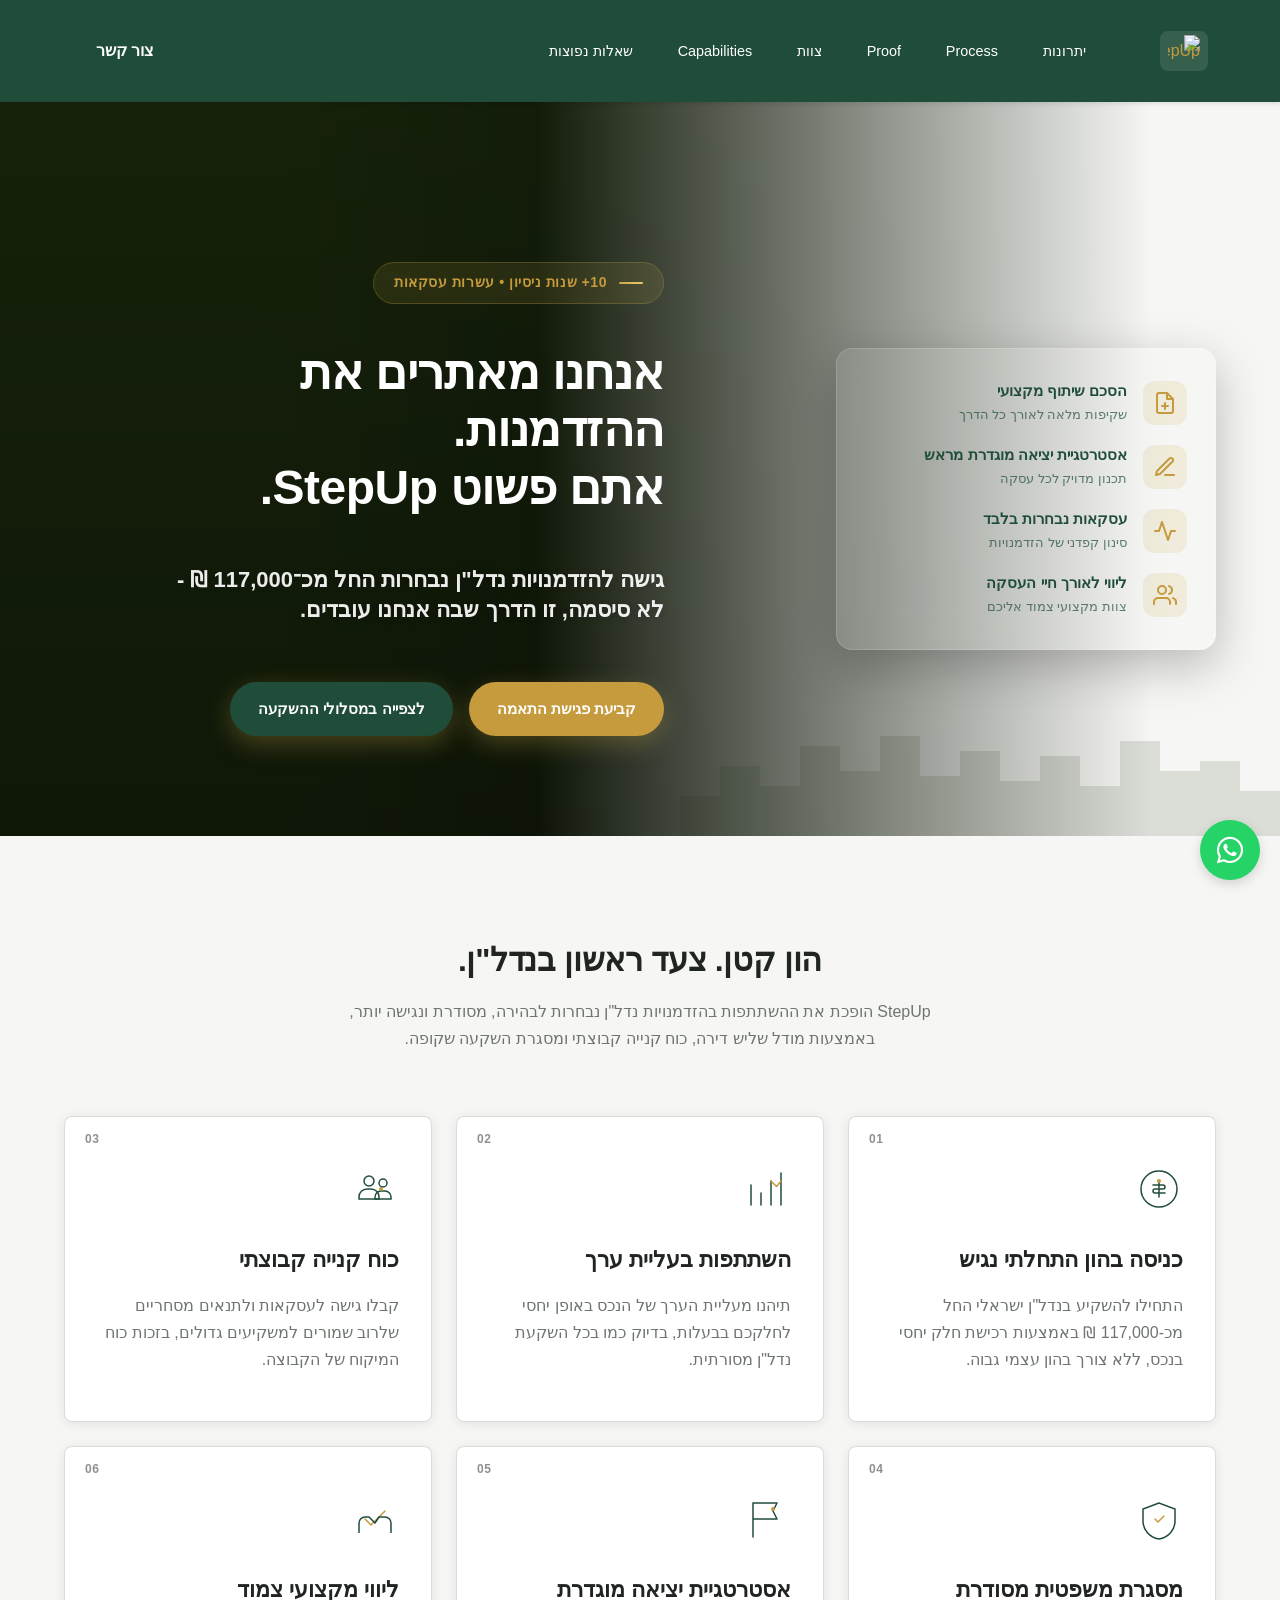
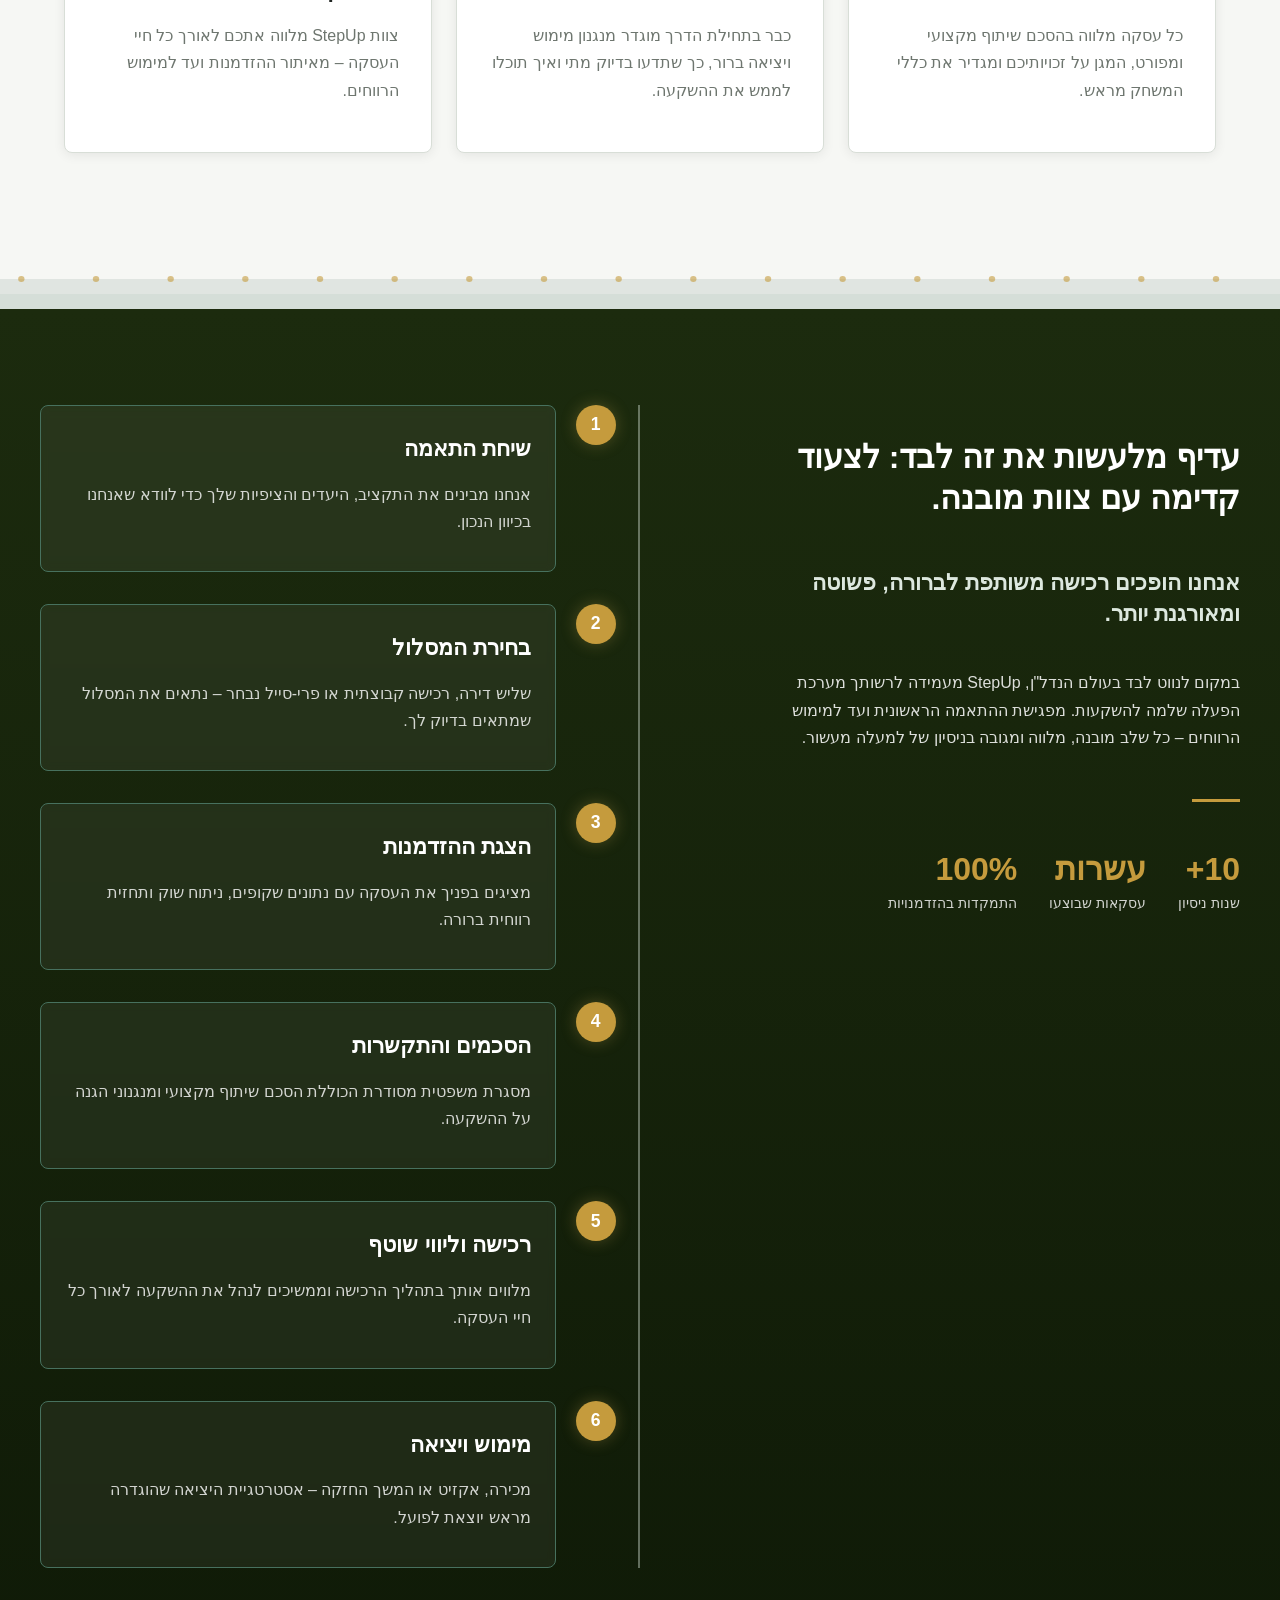
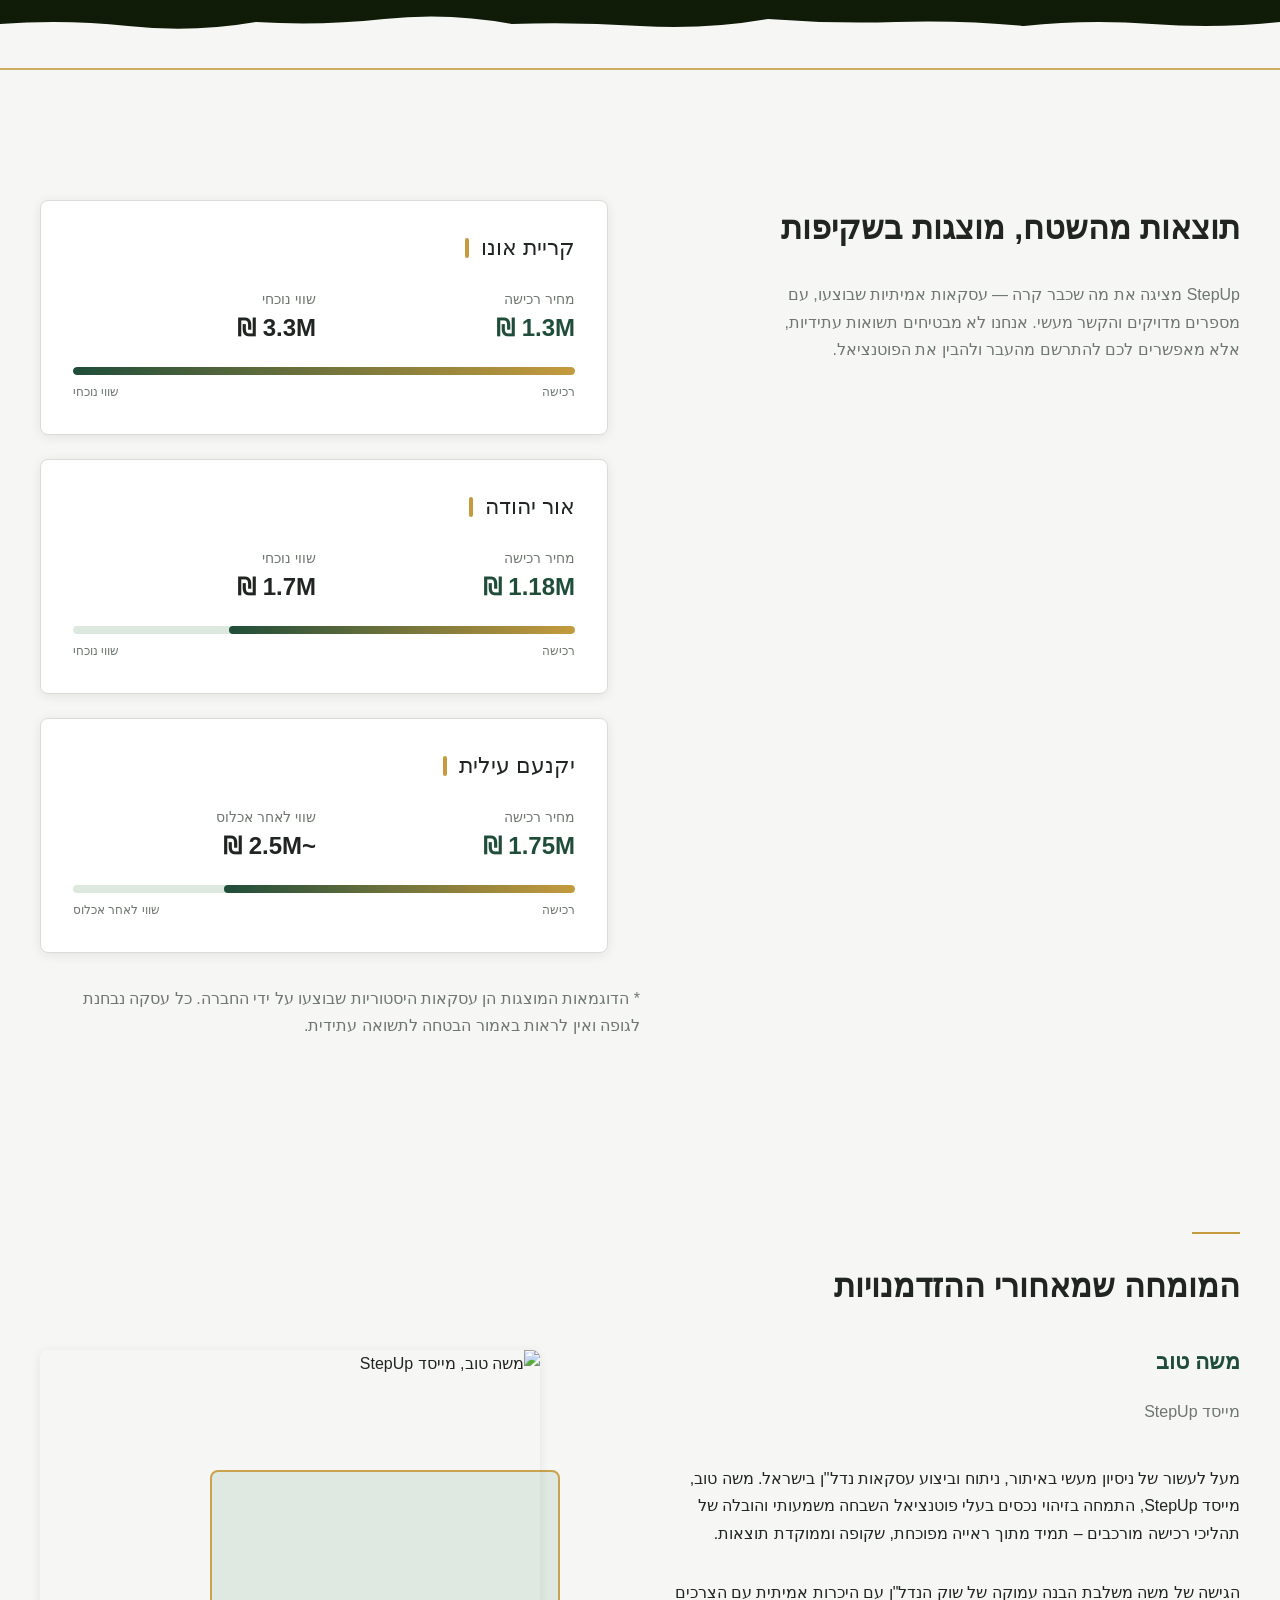
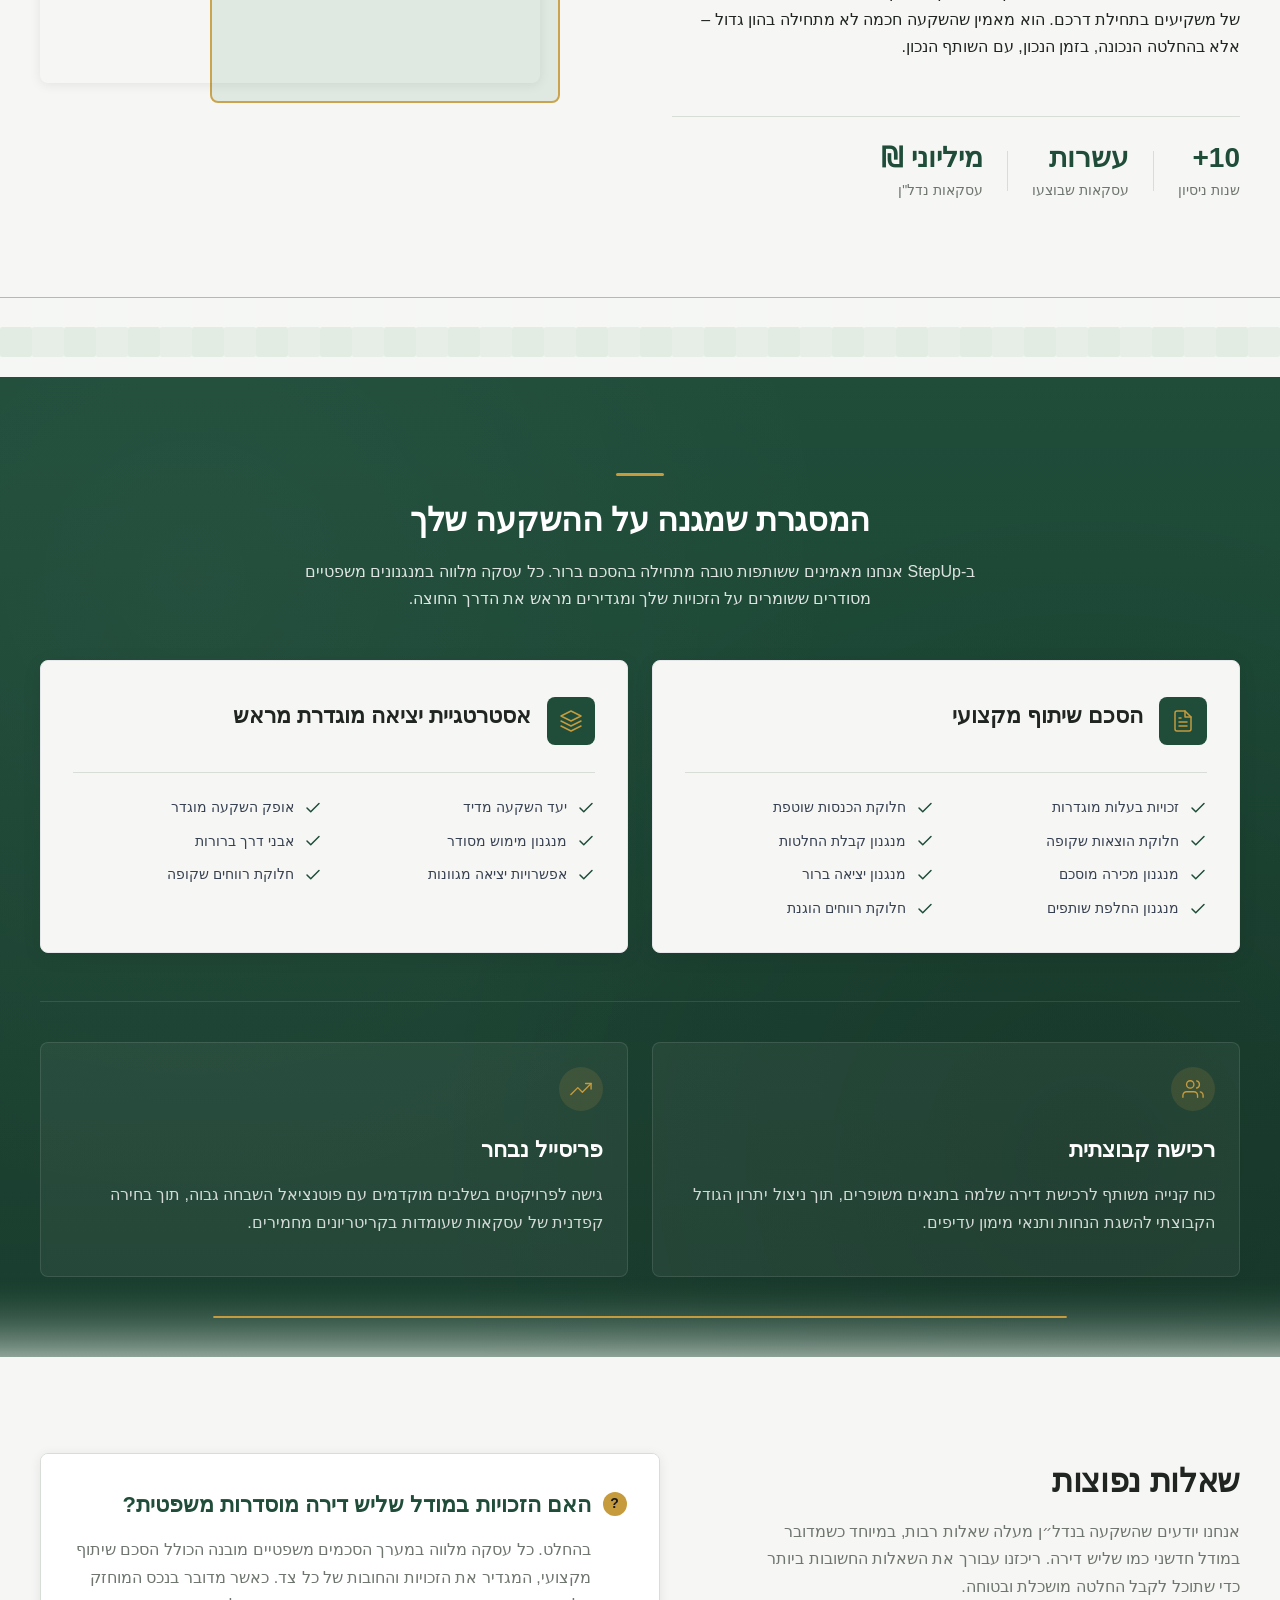
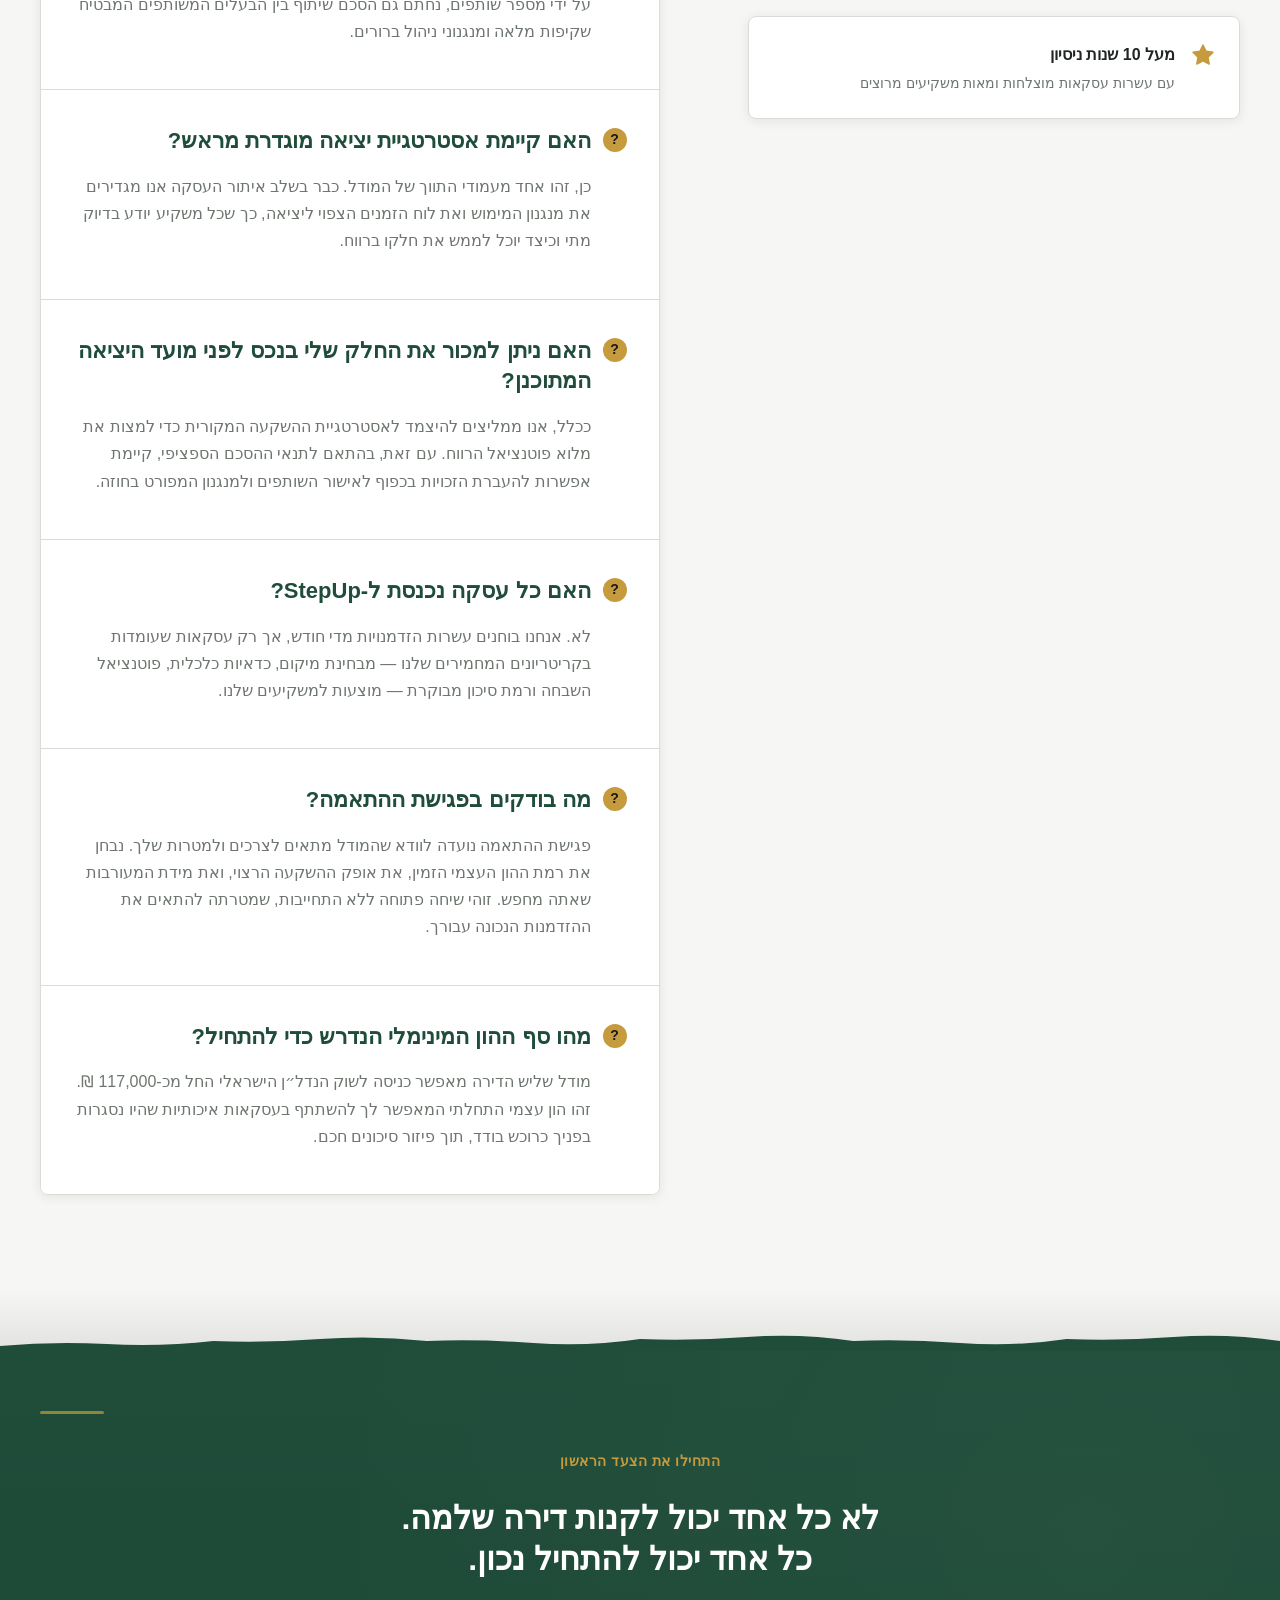
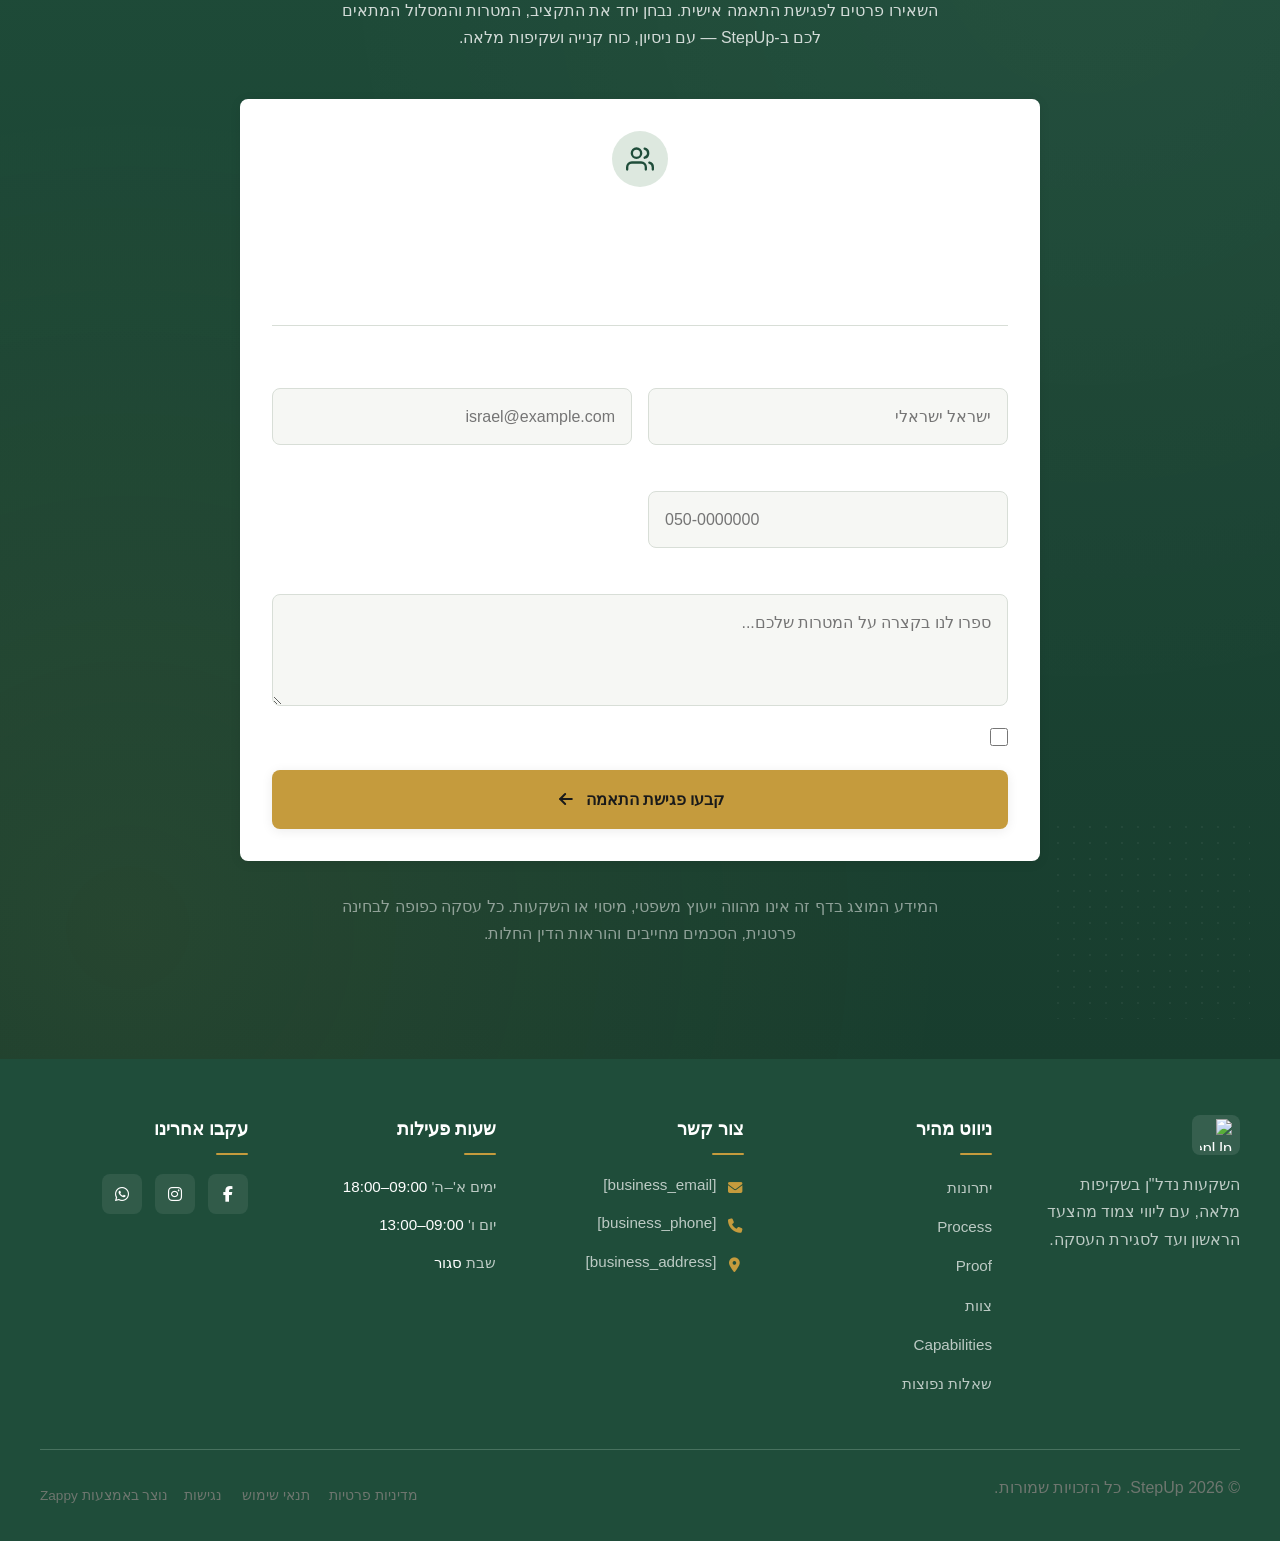
==== commit b652d5cf: "Incremental sync: 1 page(s) — update_text" ====
--- a/index.html
+++ b/index.html
@@ -1187,7 +1187,7 @@
           <span class="badge-text">10+ שנות ניסיון • עשרות עסקאות</span>
         </div>
         <h1 class="hero-headline" style="">אנחנו מאתרים את ההזדמנות.&nbsp;<br>אתם פשוט StepUp.</h1>
-        <h3 class="hero-subtitle">גישה להזדמנויות נדל"ן נבחרות החל מכ־117,000 ₪ — לא סיסמה, זו הדרך שבה אנחנו עובדים.</h3>
+        <h3 class="hero-subtitle" style="">גישה להזדמנויות נדל"ן נבחרות החל מכ־117,000 ₪ - לא סיסמה, זו הדרך שבה אנחנו עובדים.</h3>
         <div class="hero-cta-group">
           <a href="#consultation" class="btn-primary btn-pill" data-element-type="button" data-element-id="btn-1783926946196-0jivez0a7" data-native-element="true">קביעת פגישת התאמה</a>
           <a href="#tracks" class="btn btn-primary" data-element-type="button" data-element-id="btn-1783926946196-nqx6k29uv" data-native-element="true" style="outline: none; color: rgb(255, 255, 255) !important; border-color: rgb(31, 77, 58) !important; background-color: rgb(31, 77, 58) !important; background-image: none !important;">לצפייה במסלולי ההשקעה</a>
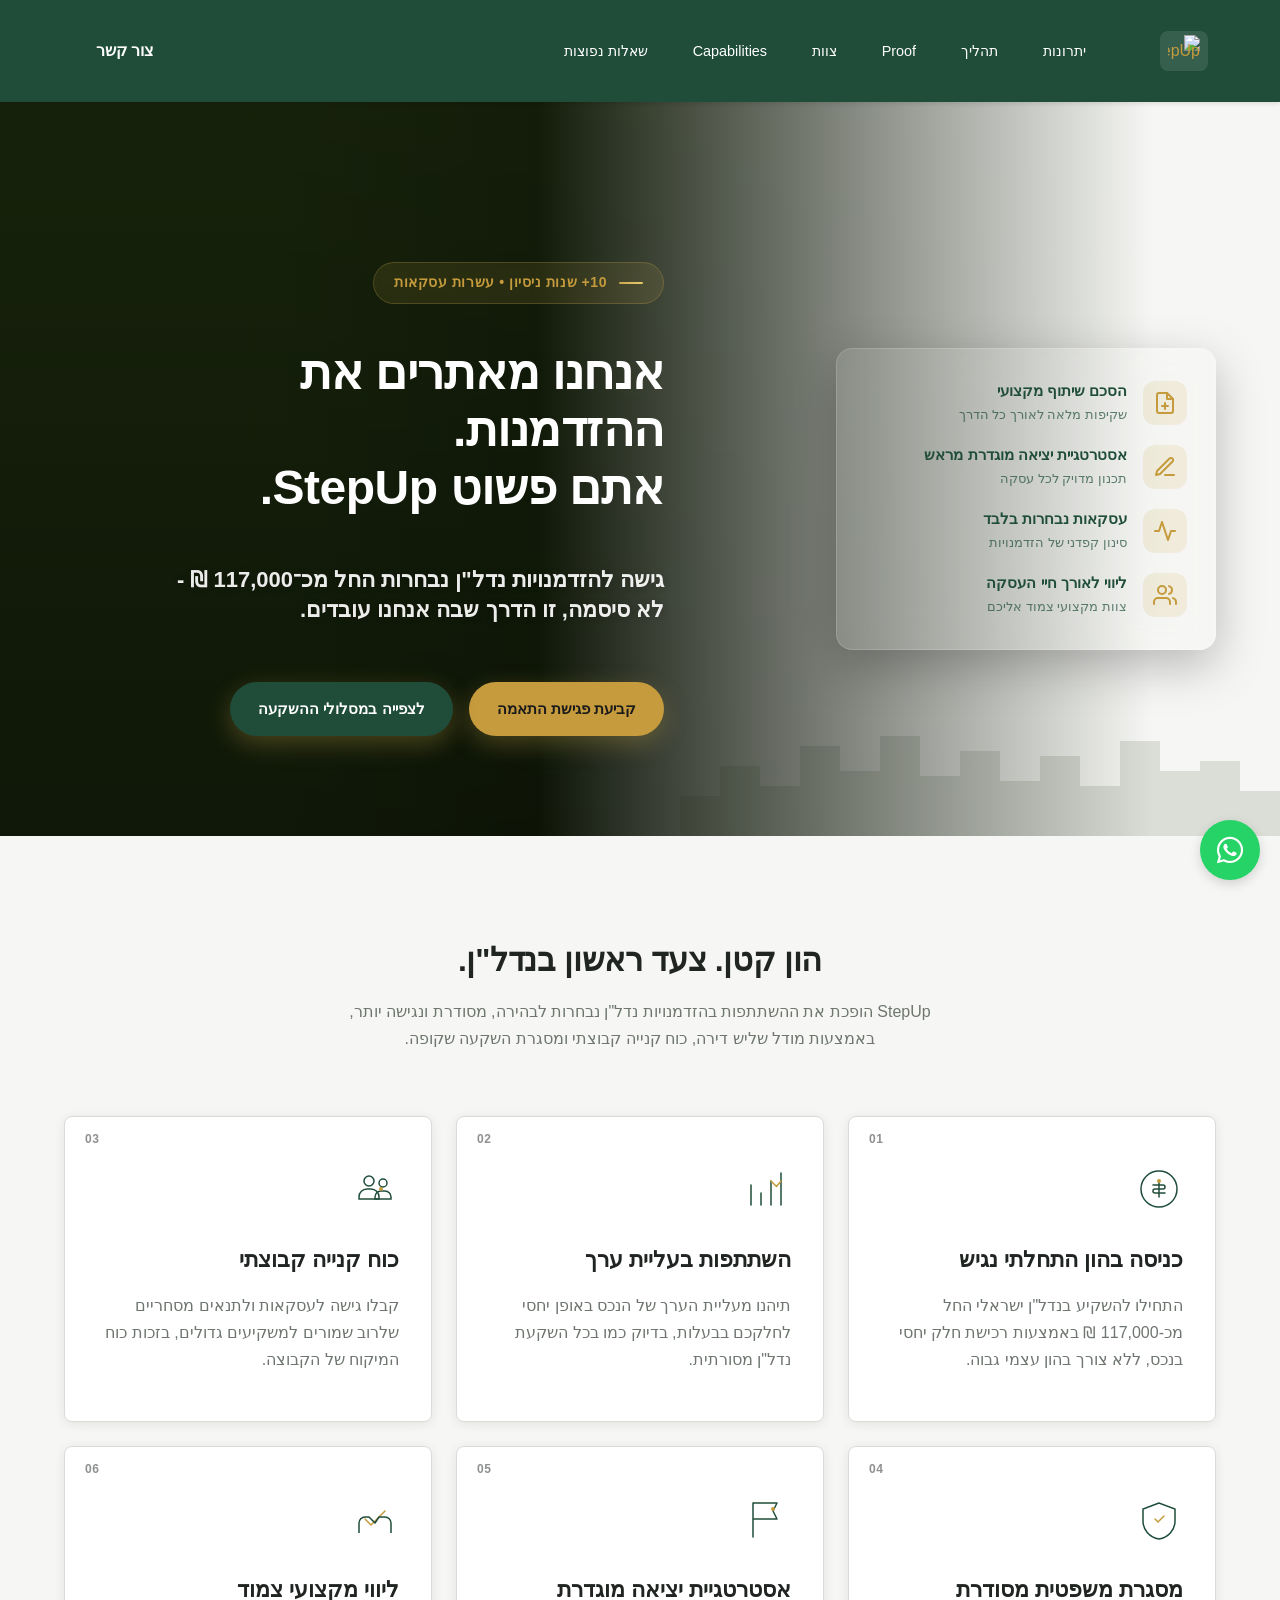
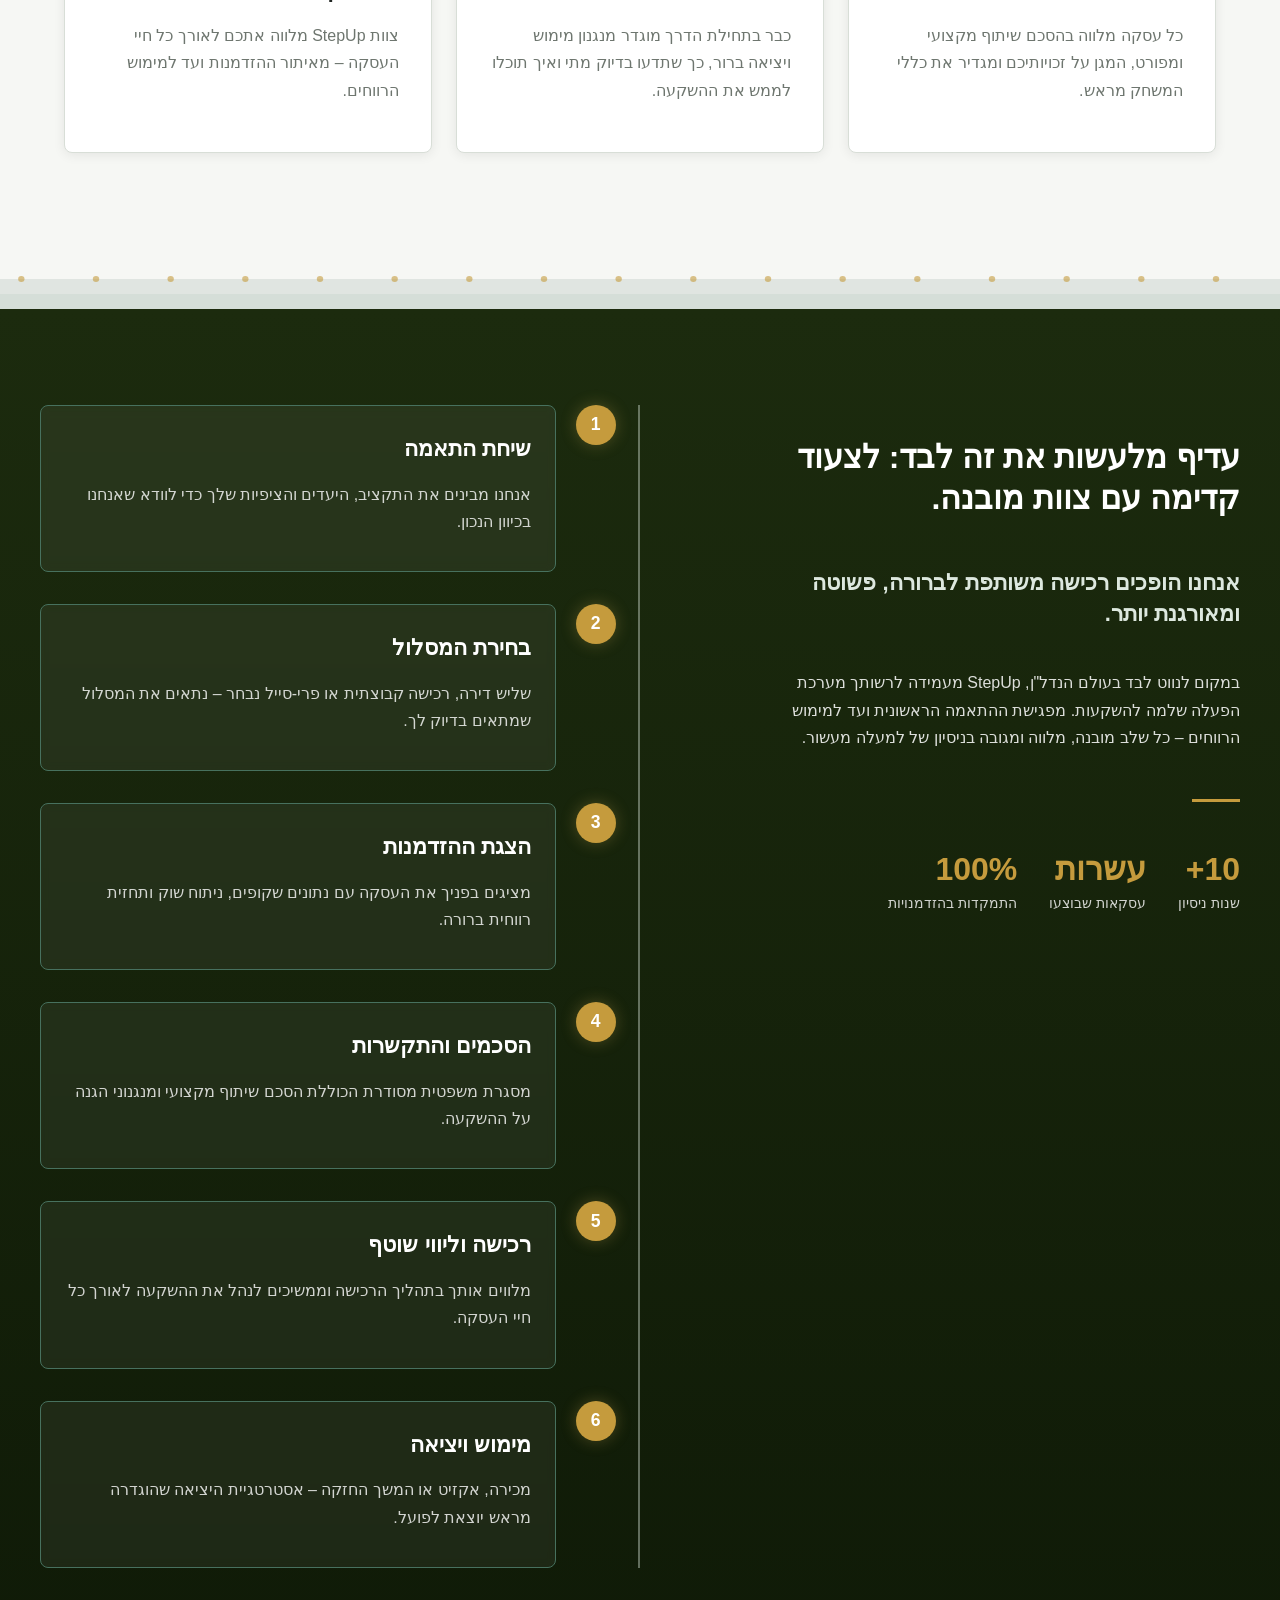
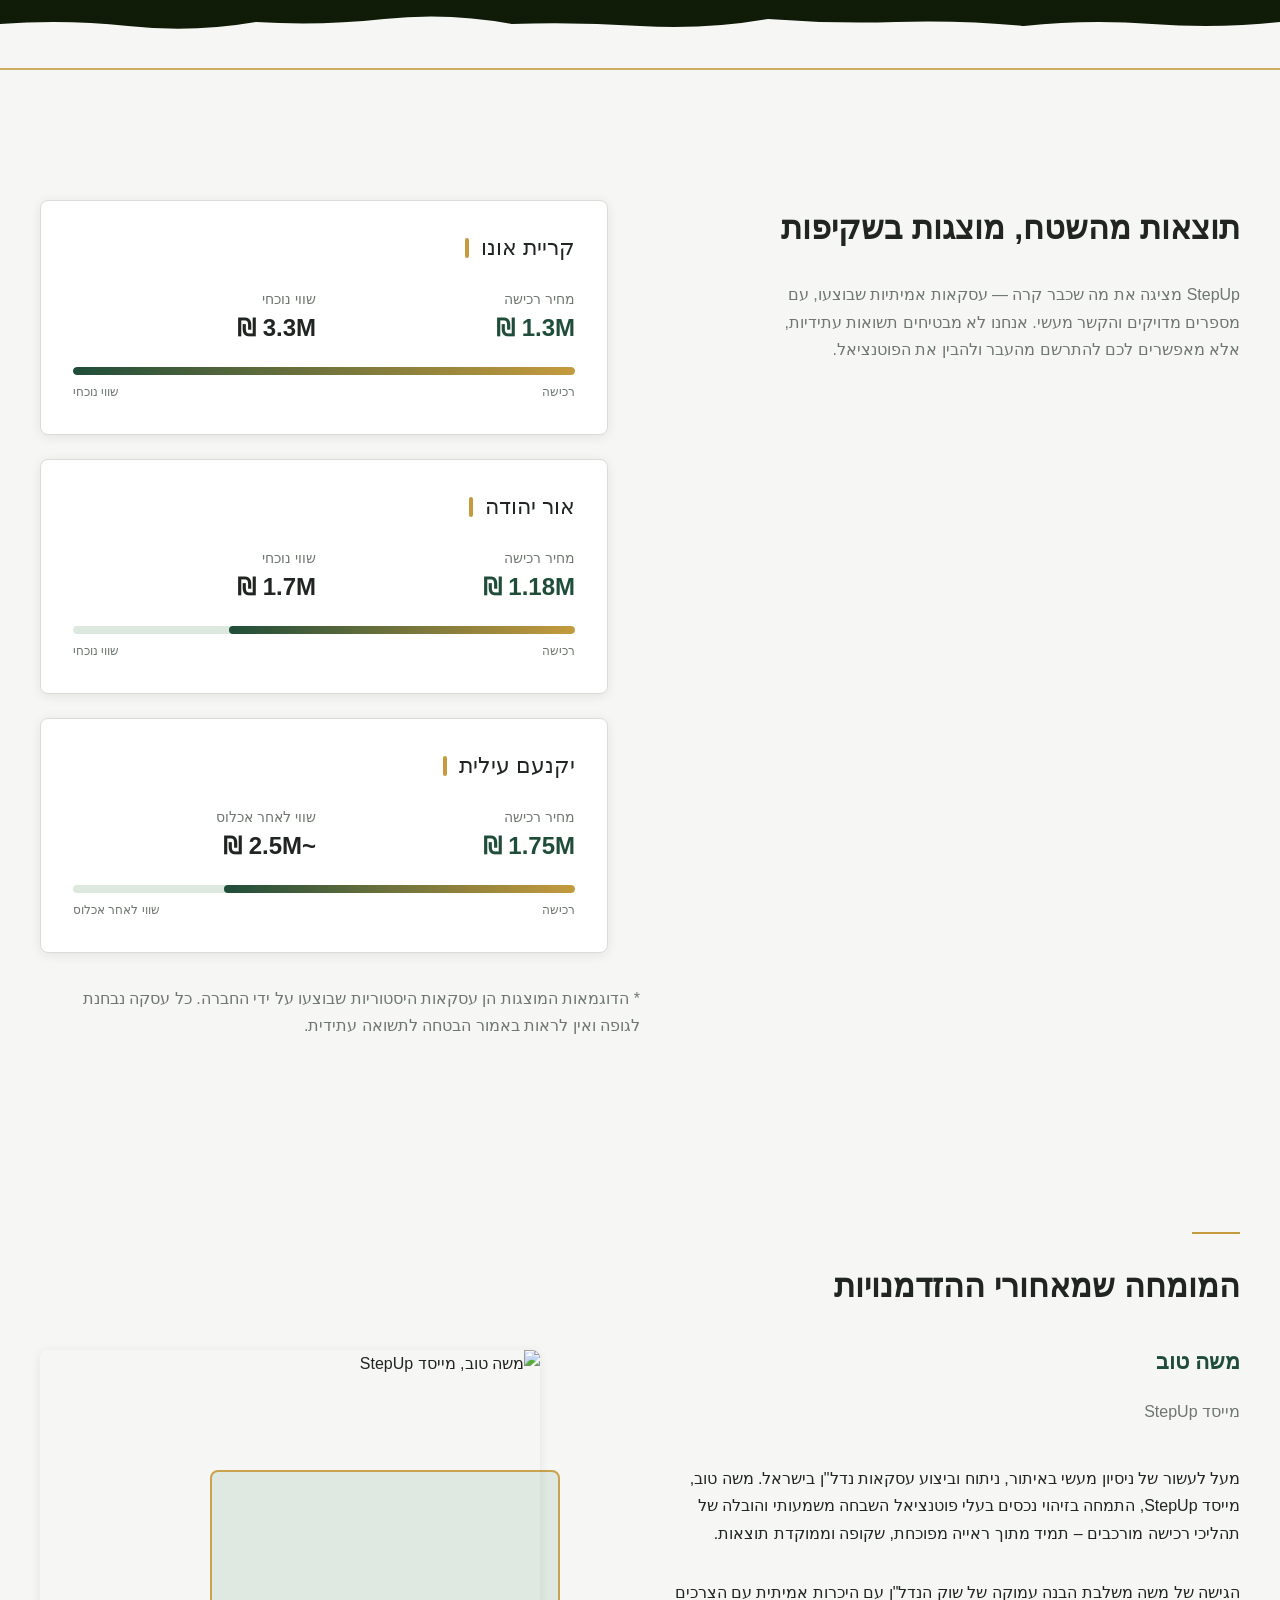
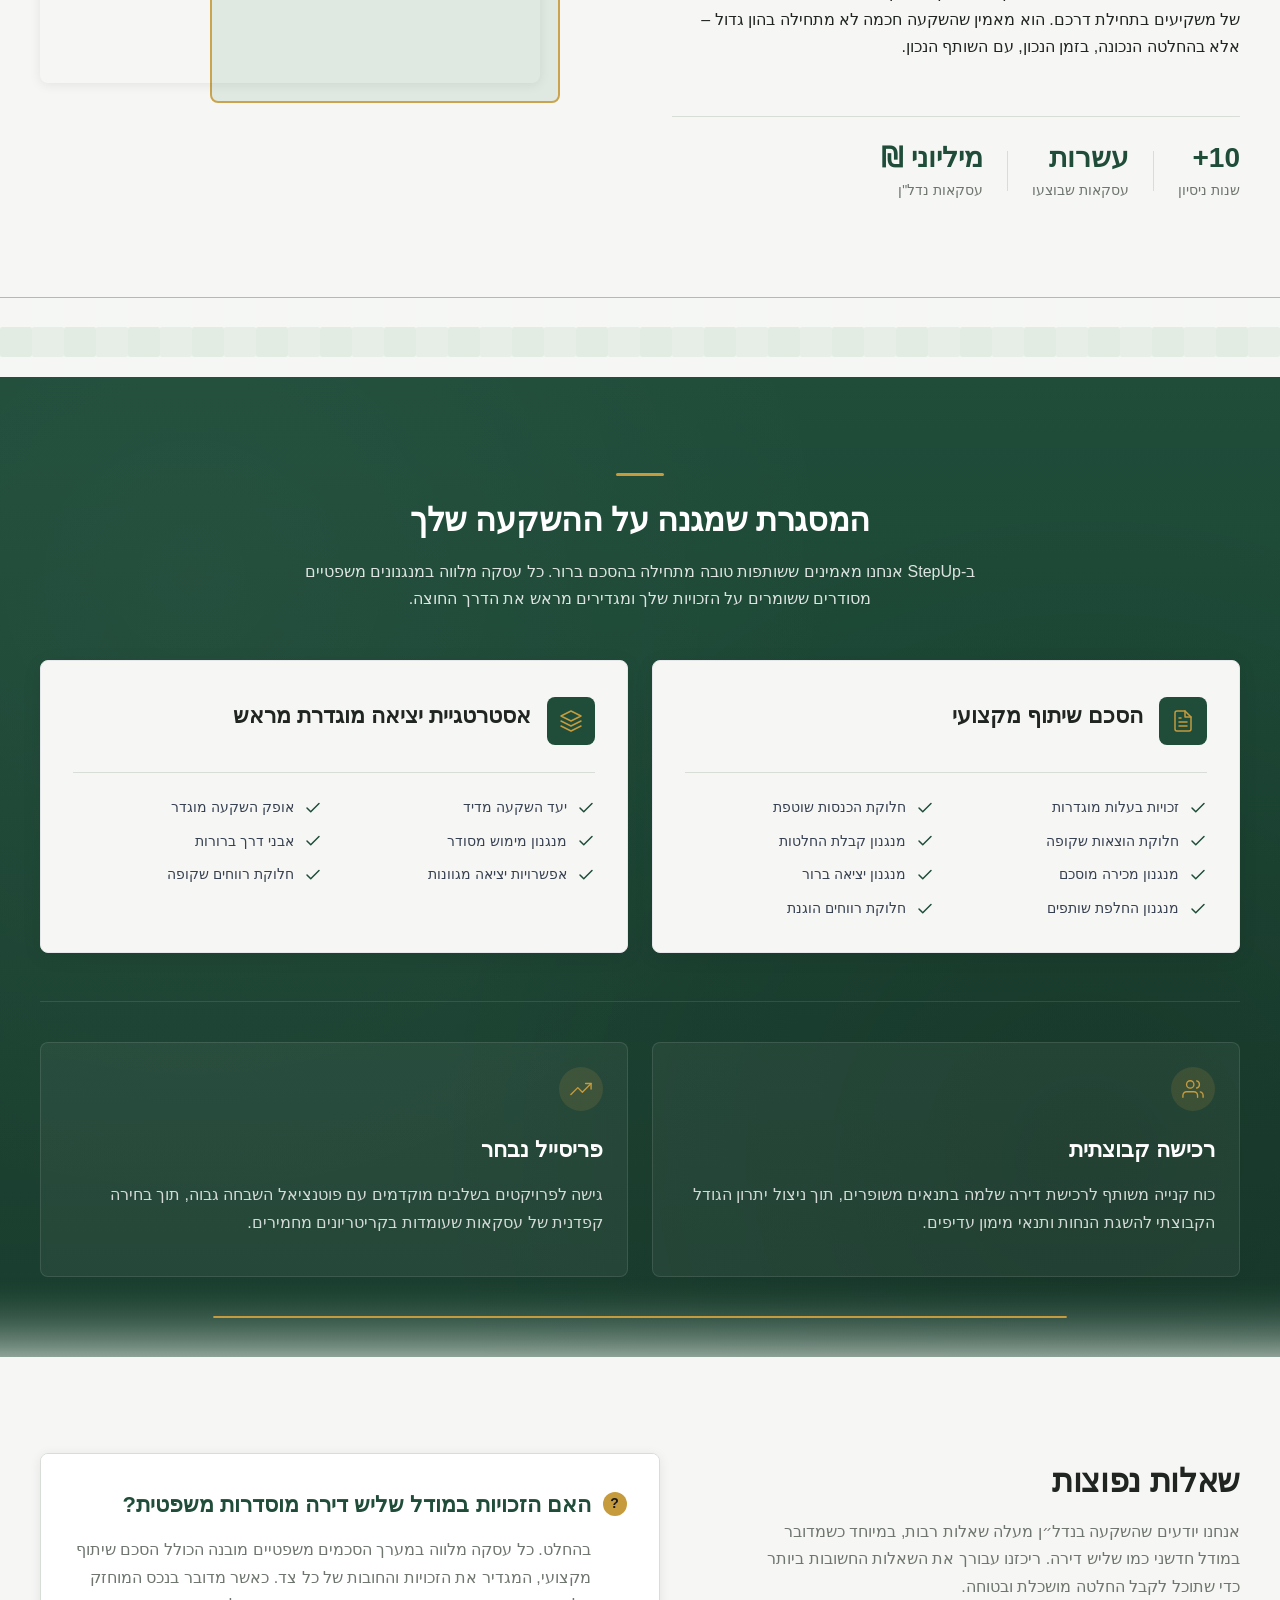
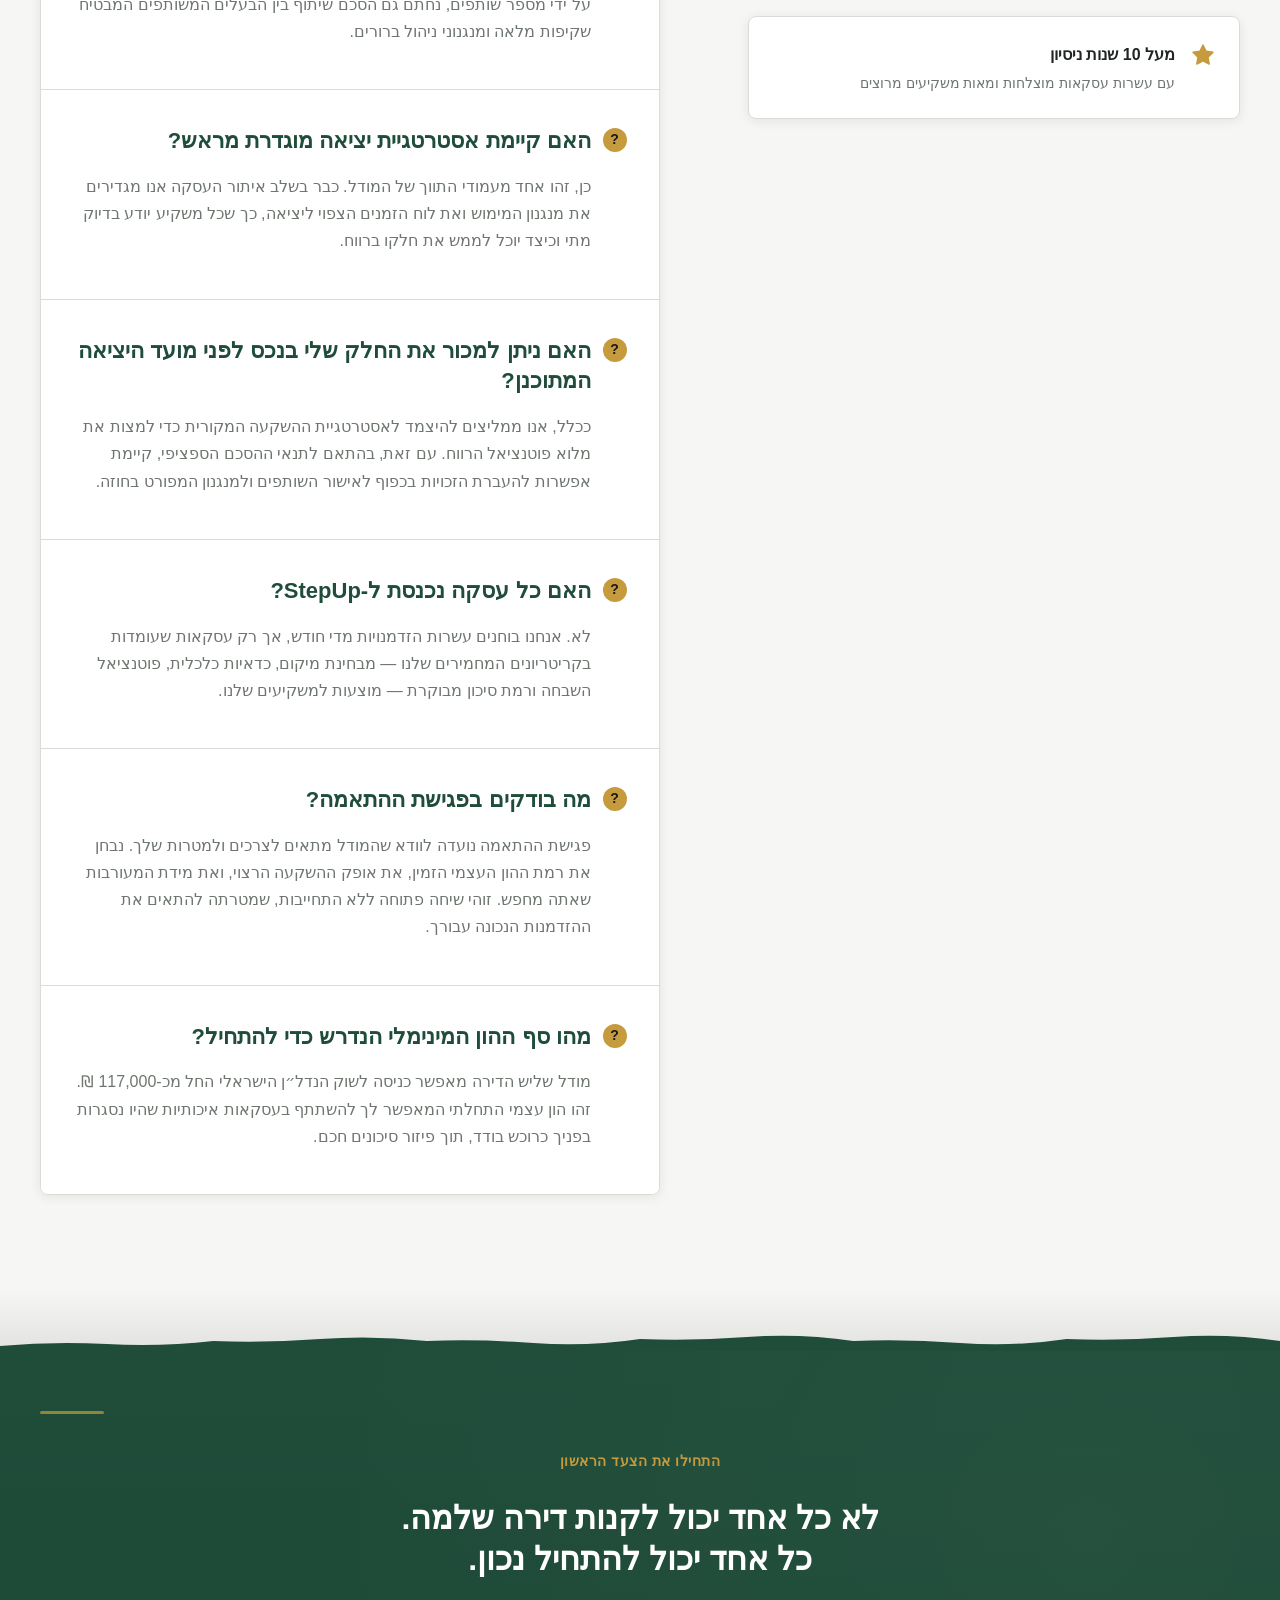
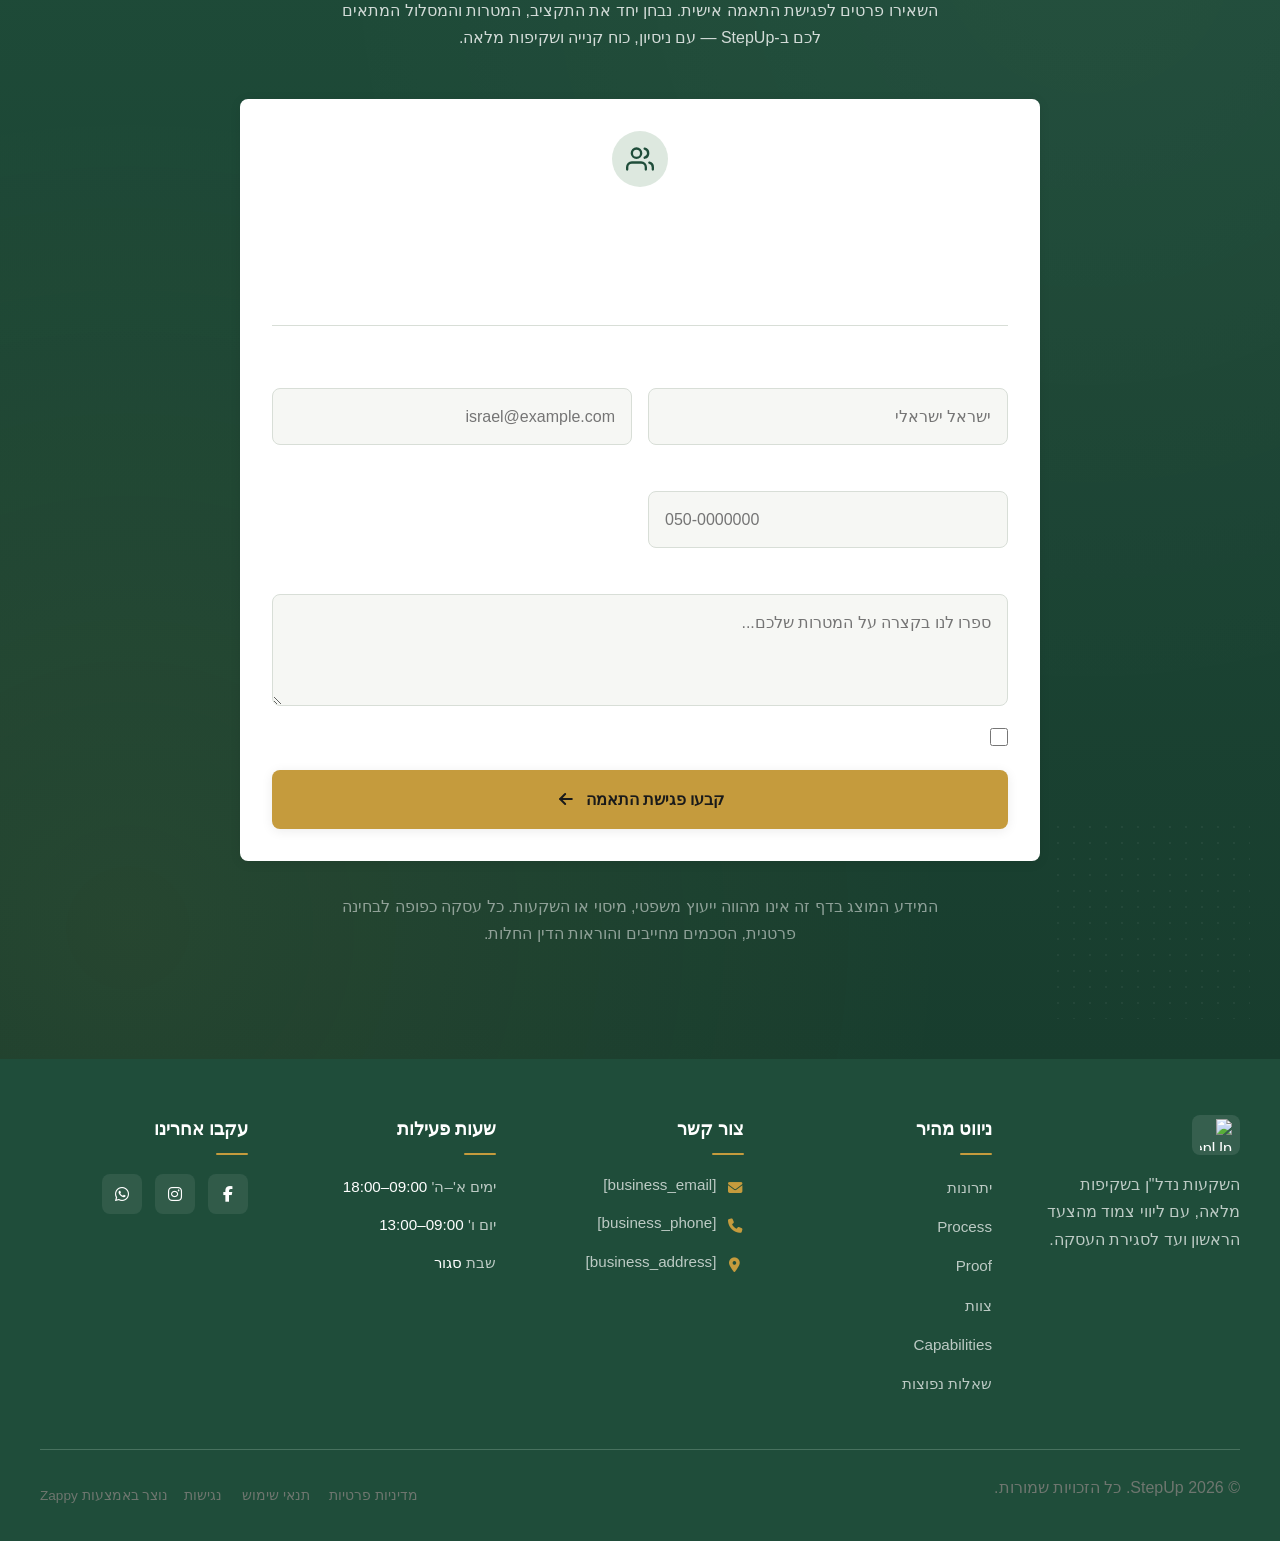
==== commit 1ef63501: "Background sync: Progressive GitHub Sync" ====
--- a/index.html
+++ b/index.html
@@ -690,10 +690,10 @@
 <a class="skip-link" href="#main">דלג לתוכן הראשי</a>
   <nav class="navbar" dir="rtl">
   <button class="mobile-toggle" id="mobileToggle" aria-label="Menu">
-    <svg class="hamburger-icon" width="24" height="24" viewBox="0 0 24 24" fill="none">
+    <svg style="display:block !important" class="hamburger-icon" width="24" height="24" viewBox="0 0 24 24" fill="none">
       <path d="M3 12h18M3 6h18M3 18h18" stroke="currentColor" stroke-width="2" stroke-linecap="round"></path>
     </svg>
-    <svg class="close-icon" width="24" height="24" viewBox="0 0 24 24" fill="none" style="display: none;">
+    <svg class="close-icon" width="24" height="24" viewBox="0 0 24 24" fill="none" style="display:none !important">
       <path d="M18 6L6 18M6 6l12 12" stroke="currentColor" stroke-width="2" stroke-linecap="round"></path>
     </svg>
   </button>
@@ -707,7 +707,7 @@
   <div class="nav-container">
     <div class="nav-right-group"><div class="nav-brand">
       <a href="/" class="logo-link"><img class="logo" src="/assets/site-----image-1.webp" alt="StepUp" decoding="async" width="35" height="35"></a>
-    </div><ul class="nav-menu" id="navMenu"><li><a href="#benefits">יתרונות</a></li><li><a href="#process">Process</a></li><li><a href="#proof">Proof</a></li><li><a href="#team">צוות</a></li><li><a href="#capabilities">Capabilities</a></li><li><a href="#faq">שאלות נפוצות</a></li><li class="mobile-contact-link nav-cta-mobile-item"><a href="#cta" class="nav-cta-btn">צור קשר</a></li></ul></div>
+    </div><ul class="nav-menu" id="navMenu"><li><a href="#benefits">יתרונות</a></li><li><a href="#process">תהליך</a></li><li><a href="#proof">Proof</a></li><li><a href="#team">צוות</a></li><li><a href="#capabilities">Capabilities</a></li><li><a href="#faq">שאלות נפוצות</a></li><li class="mobile-contact-link nav-cta-mobile-item"><a href="#cta" class="nav-cta-btn">צור קשר</a></li></ul></div>
     
     
     
@@ -1186,8 +1186,8 @@
           <span class="badge-line"></span>
           <span class="badge-text">10+ שנות ניסיון • עשרות עסקאות</span>
         </div>
-        <h1 class="hero-headline" style="">אנחנו מאתרים את ההזדמנות.&nbsp;<br>אתם פשוט StepUp.</h1>
-        <h3 class="hero-subtitle" style="">גישה להזדמנויות נדל"ן נבחרות החל מכ־117,000 ₪ - לא סיסמה, זו הדרך שבה אנחנו עובדים.</h3>
+        <h1 class="hero-headline">אנחנו מאתרים את ההזדמנות.&nbsp;<br>אתם פשוט StepUp.</h1>
+        <h3 class="hero-subtitle">גישה להזדמנויות נדל"ן נבחרות החל מכ־117,000 ₪ - לא סיסמה, זו הדרך שבה אנחנו עובדים.</h3>
         <div class="hero-cta-group">
           <a href="#consultation" class="btn-primary btn-pill" data-element-type="button" data-element-id="btn-1783926946196-0jivez0a7" data-native-element="true">קביעת פגישת התאמה</a>
           <a href="#tracks" class="btn btn-primary" data-element-type="button" data-element-id="btn-1783926946196-nqx6k29uv" data-native-element="true" style="outline: none; color: rgb(255, 255, 255) !important; border-color: rgb(31, 77, 58) !important; background-color: rgb(31, 77, 58) !important; background-image: none !important;">לצפייה במסלולי ההשקעה</a>
@@ -1200,8 +1200,8 @@
             <svg data-element-type="icon" data-icon-type="svg" width="24" height="24" viewBox="0 0 24 24" fill="none" stroke="currentColor" stroke-width="2" stroke-linecap="round" stroke-linejoin="round"><path d="M14 2H6a2 2 0 0 0-2 2v16a2 2 0 0 0 2 2h12a2 2 0 0 0 2-2V8Z"></path><polyline points="14 2 14 8 20 8"></polyline><line x1="12" y1="18" x2="12" y2="12"></line><line x1="9" y1="15" x2="15" y2="15"></line></svg>
           </div>
           <div class="metric-content">
-            <span class="metric-title" style=""><span style="color: #1f4d3a !important">הסכם שיתוף מקצועי</span></span>
-            <span class="metric-desc" style=""><span style="color: #1f4d3a !important">שקיפות מלאה לאורך כל הדרך</span></span>
+            <span class="metric-title"><span style="color: #1f4d3a !important">הסכם שיתוף מקצועי</span></span>
+            <span class="metric-desc"><span style="color: #1f4d3a !important">שקיפות מלאה לאורך כל הדרך</span></span>
           </div>
         </div>
         <div class="metric-item">
@@ -1209,8 +1209,8 @@
             <svg data-element-type="icon" data-icon-type="svg" width="24" height="24" viewBox="0 0 24 24" fill="none" stroke="currentColor" stroke-width="2" stroke-linecap="round" stroke-linejoin="round"><path d="M12 20h9"></path><path d="M16.5 3.5a2.121 2.121 0 0 1 3 3L7 19l-4 1 1-4L16.5 3.5z"></path></svg>
           </div>
           <div class="metric-content">
-            <span class="metric-title" style=""><span style="color: #1f4d3a !important">אסטרטגיית יציאה מוגדרת מראש</span></span>
-            <span class="metric-desc" style=""><span style="color: #1f4d3a !important">תכנון מדויק לכל עסקה</span></span>
+            <span class="metric-title"><span style="color: #1f4d3a !important">אסטרטגיית יציאה מוגדרת מראש</span></span>
+            <span class="metric-desc"><span style="color: #1f4d3a !important">תכנון מדויק לכל עסקה</span></span>
           </div>
         </div>
         <div class="metric-item">
@@ -1218,8 +1218,8 @@
             <svg data-element-type="icon" data-icon-type="svg" width="24" height="24" viewBox="0 0 24 24" fill="none" stroke="currentColor" stroke-width="2" stroke-linecap="round" stroke-linejoin="round"><polyline points="22 12 18 12 15 21 9 3 6 12 2 12"></polyline></svg>
           </div>
           <div class="metric-content">
-            <span class="metric-title" style=""><span style="color: #1f4d3a !important">עסקאות נבחרות בלבד</span></span>
-            <span class="metric-desc" style=""><span style="color: #1f4d3a !important">סינון קפדני של הזדמנויות</span></span>
+            <span class="metric-title"><span style="color: #1f4d3a !important">עסקאות נבחרות בלבד</span></span>
+            <span class="metric-desc"><span style="color: #1f4d3a !important">סינון קפדני של הזדמנויות</span></span>
           </div>
         </div>
         <div class="metric-item">
@@ -1227,8 +1227,8 @@
             <svg data-element-type="icon" data-icon-type="svg" width="24" height="24" viewBox="0 0 24 24" fill="none" stroke="currentColor" stroke-width="2" stroke-linecap="round" stroke-linejoin="round"><path d="M17 21v-2a4 4 0 0 0-4-4H5a4 4 0 0 0-4 4v2"></path><circle cx="9" cy="7" r="4"></circle><path d="M23 21v-2a4 4 0 0 0-3-3.87"></path><path d="M16 3.13a4 4 0 0 1 0 7.75"></path></svg>
           </div>
           <div class="metric-content">
-            <span class="metric-title" style=""><span style="color: #1f4d3a !important">ליווי לאורך חיי העסקה</span></span>
-            <span class="metric-desc" style=""><span style="color: rgb(255, 255, 255) !important;"><span style="color: #1f4d3a !important">צוות מקצועי צמוד אליכם</span></span></span>
+            <span class="metric-title"><span style="color: #1f4d3a !important">ליווי לאורך חיי העסקה</span></span>
+            <span class="metric-desc"><span style="color: rgb(255, 255, 255) !important;"><span style="color: #1f4d3a !important">צוות מקצועי צמוד אליכם</span></span></span>
           </div>
         </div>
       </div>
@@ -1243,10 +1243,10 @@
 </section>
 
 <section data-band-index="1" id="benefits" class="index-benefits-section" data-layout-spec="בית-benefits">
-    <div class="index-benefits-section-container">
+    <div class="index-benefits-section-container" id="zappy-section-2">
         <!-- Intro Block -->
         <div class="benefits-intro">
-            <h2 style="">הון קטן. צעד ראשון בנדל"ן.</h2>
+            <h2>הון קטן. צעד ראשון בנדל"ן.</h2>
             <p>StepUp הופכת את ההשתתפות בהזדמנויות נדל"ן נבחרות לבהירה, מסודרת ונגישה יותר, באמצעות מודל שליש דירה, כוח קנייה קבוצתי ומסגרת השקעה שקופה.</p>
         </div>
 
@@ -1370,27 +1370,27 @@
 </section>
 
 <section data-band-index="2" id="process" class="index-process-section" data-layout-spec="בית-process" dir="rtl">
-    <div class="index-process-section__container">
+    <div class="index-process-section__container" id="zappy-section-4">
         <!-- Content Column (Right) -->
-        <div class="index-process-section__content">
+        <div class="index-process-section__content" id="zappy-section-5">
             <h2 class="index-process-section__title">עדיף מלעשות את זה לבד: לצעוד קדימה עם צוות מובנה.</h2>
             <h3 class="index-process-section__subtitle">אנחנו הופכים רכישה משותפת לברורה, פשוטה ומאורגנת יותר.</h3>
             <p class="index-process-section__description">במקום לנווט לבד בעולם הנדל"ן, StepUp מעמידה לרשותך מערכת הפעלה שלמה להשקעות. מפגישת ההתאמה הראשונית ועד למימוש הרווחים – כל שלב מובנה, מלווה ומגובה בניסיון של למעלה מעשור.</p>
 
             <!-- Gold Accent Line -->
-            <div class="index-process-section__accent-line" aria-hidden="true"></div>
+            <div class="index-process-section__accent-line" aria-hidden="true" id="zappy-section-6"></div>
 
             <!-- Stats Mini -->
-            <div class="index-process-section__stats">
-                <div class="index-process-section__stat-item">
+            <div class="index-process-section__stats" id="zappy-section-7">
+                <div class="index-process-section__stat-item" id="zappy-section-8">
                     <span class="index-process-section__stat-number">10+</span>
                     <span class="index-process-section__stat-label">שנות ניסיון</span>
                 </div>
-                <div class="index-process-section__stat-item">
+                <div class="index-process-section__stat-item" id="zappy-section-9">
                     <span class="index-process-section__stat-number">עשרות</span>
                     <span class="index-process-section__stat-label">עסקאות שבוצעו</span>
                 </div>
-                <div class="index-process-section__stat-item">
+                <div class="index-process-section__stat-item" id="zappy-section-10">
                     <span class="index-process-section__stat-number">100%</span>
                     <span class="index-process-section__stat-label">התמקדות בהזדמנויות</span>
                 </div>
@@ -1398,64 +1398,64 @@
         </div>
 
         <!-- Timeline Column (Left) -->
-        <div class="index-process-section__timeline">
-            <div class="index-process-section__timeline-track">
+        <div class="index-process-section__timeline" id="zappy-section-11">
+            <div class="index-process-section__timeline-track" id="zappy-section-12">
                 <!-- Step 1 -->
-                <div class="index-process-section__step">
-                    <div class="index-process-section__step-node">
+                <div class="index-process-section__step" id="zappy-section-13">
+                    <div class="index-process-section__step-node" id="zappy-section-14">
                         <span class="index-process-section__step-number" style="color: #FFFFFF !important">1</span>
                     </div>
-                    <div class="index-process-section__step-card">
+                    <div class="index-process-section__step-card" id="zappy-section-15">
                         <h3 class="index-process-section__step-title">שיחת התאמה</h3>
                         <p class="index-process-section__step-text">אנחנו מבינים את התקציב, היעדים והציפיות שלך כדי לוודא שאנחנו בכיוון הנכון.</p>
                     </div>
                 </div>
                 <!-- Step 2 -->
-                <div class="index-process-section__step">
-                    <div class="index-process-section__step-node">
+                <div class="index-process-section__step" id="zappy-section-16">
+                    <div class="index-process-section__step-node" id="zappy-section-17">
                         <span class="index-process-section__step-number" style="color: #FFFFFF !important">2</span>
                     </div>
-                    <div class="index-process-section__step-card">
+                    <div class="index-process-section__step-card" id="zappy-section-18">
                         <h3 class="index-process-section__step-title">בחירת המסלול</h3>
                         <p class="index-process-section__step-text">שליש דירה, רכישה קבוצתית או פרי-סייל נבחר – נתאים את המסלול שמתאים בדיוק לך.</p>
                     </div>
                 </div>
                 <!-- Step 3 -->
-                <div class="index-process-section__step">
-                    <div class="index-process-section__step-node">
+                <div class="index-process-section__step" id="zappy-section-19">
+                    <div class="index-process-section__step-node" id="zappy-section-20">
                         <span class="index-process-section__step-number" style="color: #FFFFFF !important">3</span>
                     </div>
-                    <div class="index-process-section__step-card">
+                    <div class="index-process-section__step-card" id="zappy-section-21">
                         <h3 class="index-process-section__step-title">הצגת ההזדמנות</h3>
                         <p class="index-process-section__step-text">מציגים בפניך את העסקה עם נתונים שקופים, ניתוח שוק ותחזית רווחית ברורה.</p>
                     </div>
                 </div>
                 <!-- Step 4 -->
-                <div class="index-process-section__step">
-                    <div class="index-process-section__step-node">
+                <div class="index-process-section__step" id="zappy-section-22">
+                    <div class="index-process-section__step-node" id="zappy-section-23">
                         <span class="index-process-section__step-number" style="color: #FFFFFF !important">4</span>
                     </div>
-                    <div class="index-process-section__step-card">
+                    <div class="index-process-section__step-card" id="zappy-section-24">
                         <h3 class="index-process-section__step-title">הסכמים והתקשרות</h3>
                         <p class="index-process-section__step-text">מסגרת משפטית מסודרת הכוללת הסכם שיתוף מקצועי ומנגנוני הגנה על ההשקעה.</p>
                     </div>
                 </div>
                 <!-- Step 5 -->
-                <div class="index-process-section__step">
-                    <div class="index-process-section__step-node">
+                <div class="index-process-section__step" id="zappy-section-25">
+                    <div class="index-process-section__step-node" id="zappy-section-26">
                         <span class="index-process-section__step-number" style="color: #FFFFFF !important">5</span>
                     </div>
-                    <div class="index-process-section__step-card">
+                    <div class="index-process-section__step-card" id="zappy-section-27">
                         <h3 class="index-process-section__step-title">רכישה וליווי שוטף</h3>
                         <p class="index-process-section__step-text">מלווים אותך בתהליך הרכישה וממשיכים לנהל את ההשקעה לאורך כל חיי העסקה.</p>
                     </div>
                 </div>
                 <!-- Step 6 -->
-                <div class="index-process-section__step">
-                    <div class="index-process-section__step-node">
+                <div class="index-process-section__step" id="zappy-section-28">
+                    <div class="index-process-section__step-node" id="zappy-section-29">
                         <span class="index-process-section__step-number" style="color: #FFFFFF !important">6</span>
                     </div>
-                    <div class="index-process-section__step-card">
+                    <div class="index-process-section__step-card" id="zappy-section-30">
                         <h3 class="index-process-section__step-title">מימוש ויציאה</h3>
                         <p class="index-process-section__step-text">מכירה, אקזיט או המשך החזקה – אסטרטגיית היציאה שהוגדרה מראש יוצאת לפועל.</p>
                     </div>
@@ -1465,7 +1465,7 @@
     </div>
 
     <!-- Bottom Divider: Overlapping Sage Document Strip -->
-    <div class="index-process-section__divider-wrapper" aria-hidden="true">
+    <div class="index-process-section__divider-wrapper" aria-hidden="true" id="zappy-section-31">
         <svg data-no-icon-edit="true" aria-hidden="true" viewBox="0 0 1200 120" preserveAspectRatio="none" xmlns="http://www.w3.org/2000/svg">
             <!-- Main sage document strip peeking upward -->
             <path d="M0,120 L0,40 Q60,35 120,42 T240,38 Q300,42 360,35 T480,40 Q540,38 600,42 T720,35 Q780,40 840,38 T960,42 Q1020,35 1080,40 T1200,38 L1200,120 Z" fill="var(--bg-light)"></path>
@@ -1476,80 +1476,80 @@
 </section>
 
 <section data-band-index="3" id="proof" class="index-proof-section" data-layout-spec="בית-proof">
-  <div class="index-proof-section__container">
-    <div class="index-proof-section__grid">
-      <div class="index-proof-section__text">
+  <div class="index-proof-section__container" id="zappy-section-33">
+    <div class="index-proof-section__grid" id="zappy-section-34">
+      <div class="index-proof-section__text" id="zappy-section-35">
         <h2 class="index-proof-section__heading">תוצאות מהשטח, מוצגות בשקיפות</h2>
         <p class="index-proof-section__description">StepUp מציגה את מה שכבר קרה — עסקאות אמיתיות שבוצעו, עם מספרים מדויקים והקשר מעשי. אנחנו לא מבטיחים תשואות עתידיות, אלא מאפשרים לכם להתרשם מהעבר ולהבין את הפוטנציאל.</p>
       </div>
-      <div class="index-proof-section__cards">
-        <div class="index-proof-section__card">
-          <div class="index-proof-section__card-header">
+      <div class="index-proof-section__cards" id="zappy-section-36">
+        <div class="index-proof-section__card" id="zappy-section-37">
+          <div class="index-proof-section__card-header" id="zappy-section-38">
             <span class="index-proof-section__card-location">קריית אונו</span>
           </div>
-          <div class="index-proof-section__card-metrics">
-            <div class="index-proof-section__metric">
+          <div class="index-proof-section__card-metrics" id="zappy-section-39">
+            <div class="index-proof-section__metric" id="zappy-section-40">
               <span class="index-proof-section__metric-label">מחיר רכישה</span>
               <span class="index-proof-section__metric-value">1.3M ₪</span>
             </div>
-            <div class="index-proof-section__metric">
+            <div class="index-proof-section__metric" id="zappy-section-41">
               <span class="index-proof-section__metric-label">שווי נוכחי</span>
               <span class="index-proof-section__metric-value index-proof-section__metric-value--growth">3.3M ₪</span>
             </div>
           </div>
-          <div class="index-proof-section__bar-wrapper">
-            <div class="index-proof-section__bar">
-              <div class="index-proof-section__bar-fill" style="width: 100%;"></div>
+          <div class="index-proof-section__bar-wrapper" id="zappy-section-42">
+            <div class="index-proof-section__bar" id="zappy-section-43">
+              <div class="index-proof-section__bar-fill" style="width: 100%;" id="zappy-section-44"></div>
             </div>
-            <div class="index-proof-section__bar-label">
+            <div class="index-proof-section__bar-label" id="zappy-section-45">
               <span>רכישה</span>
               <span>שווי נוכחי</span>
             </div>
           </div>
         </div>
-        <div class="index-proof-section__card">
-          <div class="index-proof-section__card-header">
+        <div class="index-proof-section__card" id="zappy-section-46">
+          <div class="index-proof-section__card-header" id="zappy-section-47">
             <span class="index-proof-section__card-location">אור יהודה</span>
           </div>
-          <div class="index-proof-section__card-metrics">
-            <div class="index-proof-section__metric">
+          <div class="index-proof-section__card-metrics" id="zappy-section-48">
+            <div class="index-proof-section__metric" id="zappy-section-49">
               <span class="index-proof-section__metric-label">מחיר רכישה</span>
               <span class="index-proof-section__metric-value">1.18M ₪</span>
             </div>
-            <div class="index-proof-section__metric">
+            <div class="index-proof-section__metric" id="zappy-section-50">
               <span class="index-proof-section__metric-label">שווי נוכחי</span>
               <span class="index-proof-section__metric-value index-proof-section__metric-value--growth">1.7M ₪</span>
             </div>
           </div>
-          <div class="index-proof-section__bar-wrapper">
-            <div class="index-proof-section__bar">
-              <div class="index-proof-section__bar-fill" style="width: 69%;"></div>
+          <div class="index-proof-section__bar-wrapper" id="zappy-section-51">
+            <div class="index-proof-section__bar" id="zappy-section-52">
+              <div class="index-proof-section__bar-fill" style="width: 69%;" id="zappy-section-53"></div>
             </div>
-            <div class="index-proof-section__bar-label">
+            <div class="index-proof-section__bar-label" id="zappy-section-54">
               <span>רכישה</span>
               <span>שווי נוכחי</span>
             </div>
           </div>
         </div>
-        <div class="index-proof-section__card">
-          <div class="index-proof-section__card-header">
+        <div class="index-proof-section__card" id="zappy-section-55">
+          <div class="index-proof-section__card-header" id="zappy-section-56">
             <span class="index-proof-section__card-location">יקנעם עילית</span>
           </div>
-          <div class="index-proof-section__card-metrics">
-            <div class="index-proof-section__metric">
+          <div class="index-proof-section__card-metrics" id="zappy-section-57">
+            <div class="index-proof-section__metric" id="zappy-section-58">
               <span class="index-proof-section__metric-label">מחיר רכישה</span>
               <span class="index-proof-section__metric-value">1.75M ₪</span>
             </div>
-            <div class="index-proof-section__metric">
+            <div class="index-proof-section__metric" id="zappy-section-59">
               <span class="index-proof-section__metric-label">שווי לאחר אכלוס</span>
               <span class="index-proof-section__metric-value index-proof-section__metric-value--growth">~2.5M ₪</span>
             </div>
           </div>
-          <div class="index-proof-section__bar-wrapper">
-            <div class="index-proof-section__bar">
-              <div class="index-proof-section__bar-fill" style="width: 70%;"></div>
+          <div class="index-proof-section__bar-wrapper" id="zappy-section-60">
+            <div class="index-proof-section__bar" id="zappy-section-61">
+              <div class="index-proof-section__bar-fill" style="width: 70%;" id="zappy-section-62"></div>
             </div>
-            <div class="index-proof-section__bar-label">
+            <div class="index-proof-section__bar-label" id="zappy-section-63">
               <span>רכישה</span>
               <span>שווי לאחר אכלוס</span>
             </div>
@@ -1559,7 +1559,7 @@
     </div>
     <p class="index-proof-section__disclaimer">* הדוגמאות המוצגות הן עסקאות היסטוריות שבוצעו על ידי החברה. כל עסקה נבחנת לגופה ואין לראות באמור הבטחה לתשואה עתידית.</p>
   </div>
-  <div class="index-proof-section__divider-wrapper">
+  <div class="index-proof-section__divider-wrapper" id="zappy-section-64">
     <svg data-no-icon-edit="true" aria-hidden="true" viewBox="0 0 1200 80" preserveAspectRatio="none" xmlns="http://www.w3.org/2000/svg">
       <path d="M0,80 L0,35 Q60,55 120,42 T240,48 Q300,35 360,42 T480,38 Q540,45 600,35 T720,42 Q780,38 840,45 T960,35 Q1020,42 1080,38 T1200,42 L1200,80 Z" fill="var(--bg-light)"></path>
     </svg>
@@ -1567,7 +1567,7 @@
 </section>
 
 <section data-band-index="4" id="team" class="index-team-section" data-layout-spec="בית-team">
-  <div class="index-team-section-container">
+  <div class="index-team-section-container" id="zappy-section-66">
     <!-- Editorial Grid -->
     <div class="editorial-grid">
       <!-- Content Column (Right in RTL) -->
@@ -1642,7 +1642,7 @@
 
     <div class="capabilities-cards-grid">
       <!-- Card 1: Co-ownership Agreement -->
-      <article class="doc-card">
+      <article class="doc-card" id="zappy-section-68">
         <div class="doc-card-header">
           <div class="doc-card-icon-wrapper">
             <svg class="doc-card-icon" data-element-type="icon" data-icon-type="svg" viewBox="0 0 24 24" fill="none" xmlns="http://www.w3.org/2000/svg">
@@ -1693,7 +1693,7 @@
       </article>
 
       <!-- Card 2: Exit Strategy -->
-      <article class="doc-card">
+      <article class="doc-card" id="zappy-section-69">
         <div class="doc-card-header">
           <div class="doc-card-icon-wrapper">
             <svg class="doc-card-icon" data-element-type="icon" data-icon-type="svg" viewBox="0 0 24 24" fill="none" xmlns="http://www.w3.org/2000/svg">
@@ -1779,22 +1779,22 @@
 </section>
 
 <section data-band-index="6" id="faq" class="index-faq-section" data-layout-spec="בית-faq">
-  <div class="index-faq-section__container">
-    <div class="index-faq-section__grid">
+  <div class="index-faq-section__container" id="zappy-section-71">
+    <div class="index-faq-section__grid" id="zappy-section-72">
       <!-- Left Column (Text) -->
-      <div class="index-faq-section__info">
+      <div class="index-faq-section__info" id="zappy-section-73">
         <h2 class="index-faq-section__title">שאלות נפוצות</h2>
         <p class="index-faq-section__subtitle">
           אנחנו יודעים שהשקעה בנדל״ן מעלה שאלות רבות, במיוחד כשמדובר במודל חדשני כמו שליש דירה. 
           ריכזנו עבורך את השאלות החשובות ביותר כדי שתוכל לקבל החלטה מושכלת ובטוחה.
         </p>
-        <div class="index-faq-section__trust-note">
-          <div class="index-faq-section__trust-icon">
+        <div class="index-faq-section__trust-note" id="zappy-section-74">
+          <div class="index-faq-section__trust-icon" id="zappy-section-75">
             <svg data-element-type="icon" data-icon-type="svg" width="24" height="24" viewBox="0 0 24 24" fill="none" xmlns="http://www.w3.org/2000/svg">
               <path d="M12 2L15.09 8.26L22 9.27L17 14.14L18.18 21.02L12 17.77L5.82 21.02L7 14.14L2 9.27L8.91 8.26L12 2Z" fill="currentColor" stroke="currentColor" stroke-width="1.5" stroke-linecap="round" stroke-linejoin="round"></path>
             </svg>
           </div>
-          <div class="index-faq-section__trust-text">
+          <div class="index-faq-section__trust-text" id="zappy-section-76">
             <strong>מעל 10 שנות ניסיון</strong>
             <span>עם עשרות עסקאות מוצלחות ומאות משקיעים מרוצים</span>
           </div>
@@ -1802,9 +1802,9 @@
       </div>
 
       <!-- Right Column (FAQ Items) -->
-      <div class="index-faq-section__list">
+      <div class="index-faq-section__list" id="zappy-section-77">
         
-        <div class="index-faq-section__item">
+        <div class="index-faq-section__item" id="zappy-section-78">
           <h3 class="index-faq-section__question">האם הזכויות במודל שליש דירה מוסדרות משפטית?</h3>
           <p class="index-faq-section__answer">
             בהחלט. כל עסקה מלווה במערך הסכמים משפטיים מובנה הכולל הסכם שיתוף מקצועי, המגדיר את הזכויות והחובות של כל צד. 
@@ -1812,7 +1812,7 @@
           </p>
         </div>
 
-        <div class="index-faq-section__item">
+        <div class="index-faq-section__item" id="zappy-section-79">
           <h3 class="index-faq-section__question">האם קיימת אסטרטגיית יציאה מוגדרת מראש?</h3>
           <p class="index-faq-section__answer">
             כן, זהו אחד מעמודי התווך של המודל. כבר בשלב איתור העסקה אנו מגדירים את מנגנון המימוש ואת לוח הזמנים הצפוי ליציאה, 
@@ -1820,7 +1820,7 @@
           </p>
         </div>
 
-        <div class="index-faq-section__item">
+        <div class="index-faq-section__item" id="zappy-section-80">
           <h3 class="index-faq-section__question">האם ניתן למכור את החלק שלי בנכס לפני מועד היציאה המתוכנן?</h3>
           <p class="index-faq-section__answer">
             ככלל, אנו ממליצים להיצמד לאסטרטגיית ההשקעה המקורית כדי למצות את מלוא פוטנציאל הרווח. עם זאת, 
@@ -1828,7 +1828,7 @@
           </p>
         </div>
 
-        <div class="index-faq-section__item">
+        <div class="index-faq-section__item" id="zappy-section-81">
           <h3 class="index-faq-section__question">האם כל עסקה נכנסת ל-StepUp?</h3>
           <p class="index-faq-section__answer">
             לא. אנחנו בוחנים עשרות הזדמנויות מדי חודש, אך רק עסקאות שעומדות בקריטריונים המחמירים שלנו — 
@@ -1836,7 +1836,7 @@
           </p>
         </div>
 
-        <div class="index-faq-section__item">
+        <div class="index-faq-section__item" id="zappy-section-82">
           <h3 class="index-faq-section__question">מה בודקים בפגישת ההתאמה?</h3>
           <p class="index-faq-section__answer">
             פגישת ההתאמה נועדה לוודא שהמודל מתאים לצרכים ולמטרות שלך. נבחן את רמת ההון העצמי הזמין, 
@@ -1844,7 +1844,7 @@
           </p>
         </div>
 
-        <div class="index-faq-section__item">
+        <div class="index-faq-section__item" id="zappy-section-83">
           <h3 class="index-faq-section__question">מהו סף ההון המינימלי הנדרש כדי להתחיל?</h3>
           <p class="index-faq-section__answer">
             מודל שליש הדירה מאפשר כניסה לשוק הנדל״ן הישראלי החל מכ-117,000 ₪. 
@@ -1857,7 +1857,7 @@
   </div>
 
   <!-- Bottom Shadow Divider -->
-  <div class="index-faq-section__divider-wrapper">
+  <div class="index-faq-section__divider-wrapper" id="zappy-section-84">
     <svg data-no-icon-edit="true" aria-hidden="true" viewBox="0 0 1200 60" preserveAspectRatio="none" xmlns="http://www.w3.org/2000/svg">
       <defs>
         <linearGradient id="faqShadowGrad" x1="0%" y1="0%" x2="0%" y2="100%">
@@ -1872,18 +1872,18 @@
 </section>
 
 <section data-band-index="7" id="cta" class="index-cta-section" data-layout-spec="בית-cta">
-  <div class="index-cta-section__container">
+  <div class="index-cta-section__container" id="zappy-section-86">
     <!-- Header -->
-    <div class="index-cta-section__header">
+    <div class="index-cta-section__header" id="zappy-section-87">
       <span class="index-cta-section__overline">התחילו את הצעד הראשון</span>
       <h2 class="index-cta-section__title">לא כל אחד יכול לקנות דירה שלמה.<br>כל אחד יכול להתחיל נכון.</h2>
       <p class="index-cta-section__subtitle">השאירו פרטים לפגישת התאמה אישית. נבחן יחד את התקציב, המטרות והמסלול המתאים לכם ב-StepUp — עם ניסיון, כוח קנייה ושקיפות מלאה.</p>
     </div>
 
     <!-- Form Panel -->
-    <div class="index-cta-section__panel">
-      <div class="index-cta-section__panel-header">
-        <div class="index-cta-section__panel-icon-wrapper">
+    <div class="index-cta-section__panel" id="zappy-section-88">
+      <div class="index-cta-section__panel-header" id="zappy-section-89">
+        <div class="index-cta-section__panel-icon-wrapper" id="zappy-section-90">
           <svg data-element-type="icon" data-icon-type="svg" class="index-cta-section__panel-icon" viewBox="0 0 24 24" fill="none" xmlns="http://www.w3.org/2000/svg">
             <path d="M17 21V19C17 16.7909 15.2091 15 13 15H5C2.79086 15 1 16.7909 1 19V21" stroke="currentColor" stroke-width="2" stroke-linecap="round" stroke-linejoin="round"></path>
             <path d="M9 11C11.2091 11 13 9.20914 13 7C13 4.79086 11.2091 3 9 3C6.79086 3 5 4.79086 5 7C5 9.20914 6.79086 11 9 11Z" stroke="currentColor" stroke-width="2" stroke-linecap="round" stroke-linejoin="round"></path>
@@ -1896,26 +1896,26 @@
       </div>
       
       <form class="contact-form index-cta-section__form">
-        <div class="index-cta-section__form-grid">
-          <div class="index-cta-section__field">
+        <div class="index-cta-section__form-grid" id="zappy-section-91">
+          <div class="index-cta-section__field" id="zappy-section-92">
             <label class="index-cta-section__label" for="cta-name" style="color: #FFFFFF !important">שם מלא</label>
             <input type="text" id="cta-name" name="full_name" class="index-cta-section__input" placeholder="ישראל ישראלי" required="">
           </div>
-          <div class="index-cta-section__field">
+          <div class="index-cta-section__field" id="zappy-section-93">
             <label class="index-cta-section__label" for="cta-email" style="color: #FFFFFF !important">דוא״ל</label>
             <input type="email" id="cta-email" name="email" class="index-cta-section__input" placeholder="israel@example.com" required="">
           </div>
-          <div class="index-cta-section__field">
+          <div class="index-cta-section__field" id="zappy-section-94">
             <label class="index-cta-section__label" for="cta-phone" style="color: #FFFFFF !important">טלפון</label>
             <input type="tel" id="cta-phone" name="phone" class="index-cta-section__input" placeholder="050-0000000" required="">
           </div>
-          <div class="index-cta-section__field index-cta-section__field--full">
+          <div class="index-cta-section__field index-cta-section__field--full" id="zappy-section-95">
             <label class="index-cta-section__label" for="cta-message" style="color: #FFFFFF !important">הודעה (אופציונלי)</label>
             <textarea id="cta-message" name="message" class="index-cta-section__textarea" placeholder="ספרו לנו בקצרה על המטרות שלכם..." rows="3"></textarea>
           </div>
         </div>
         
-        <div class="privacy-consent index-cta-section__consent">
+        <div class="privacy-consent index-cta-section__consent" id="zappy-section-96">
           <label class="privacy-consent-label index-cta-section__consent-label">
             <input type="checkbox" name="privacy_consent" class="privacy-consent-checkbox index-cta-section__checkbox" required="">
             <span style="color: #FFFFFF !important">קראתי ואני מסכים/ה ל<a href="/terms" target="_blank" style="color: #FFFFFF !important">תנאי השימוש</a> ול<a href="/privacy" target="_blank" style="color: #FFFFFF !important">מדיניות הפרטיות</a></span>
@@ -1937,10 +1937,10 @@
   </div>
 
   <!-- Decorative Gold Accent Line (top right) -->
-  <div class="index-cta-section__accent" aria-hidden="true"></div>
+  <div class="index-cta-section__accent" aria-hidden="true" id="zappy-section-97"></div>
 
   <!-- Subtle Dot Grid Pattern (bottom left) -->
-  <div class="index-cta-section__dot-grid" aria-hidden="true"></div>
+  <div class="index-cta-section__dot-grid" aria-hidden="true" id="zappy-section-98"></div>
 </section>
   </main>
   
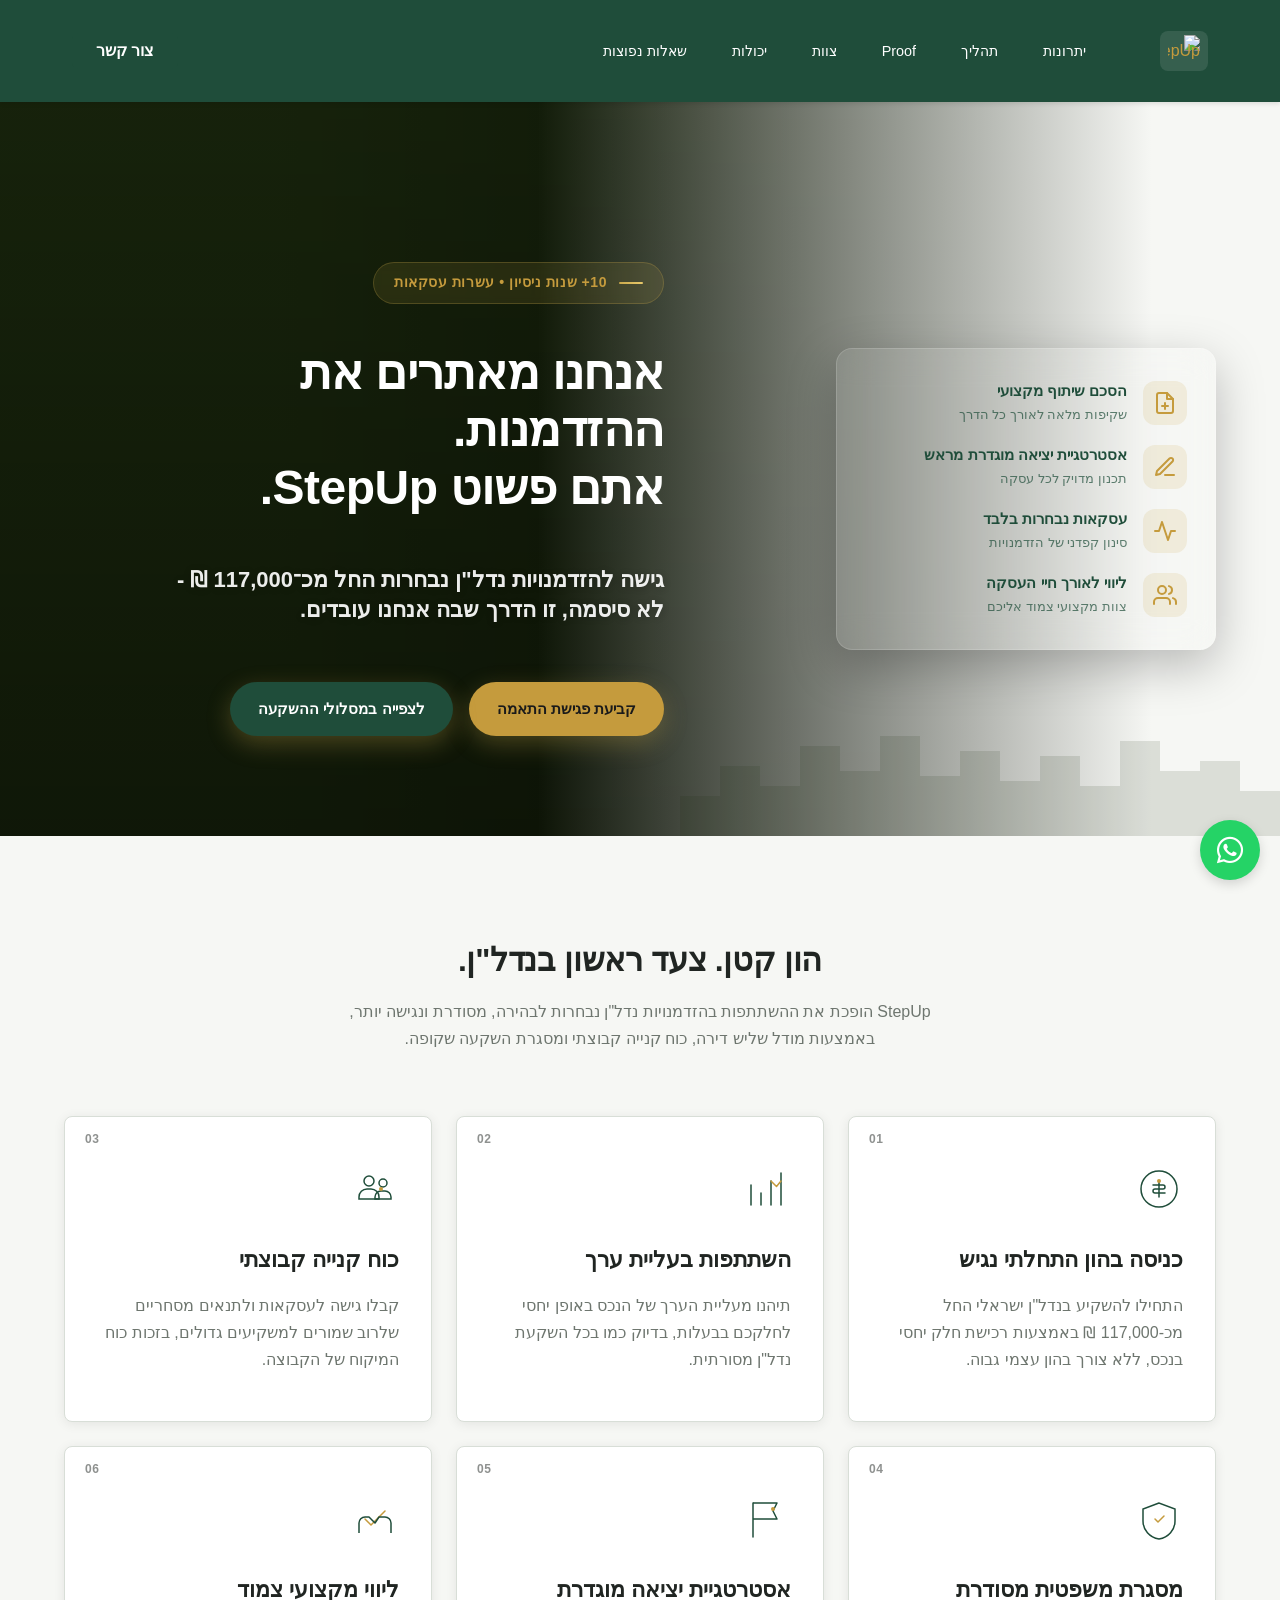
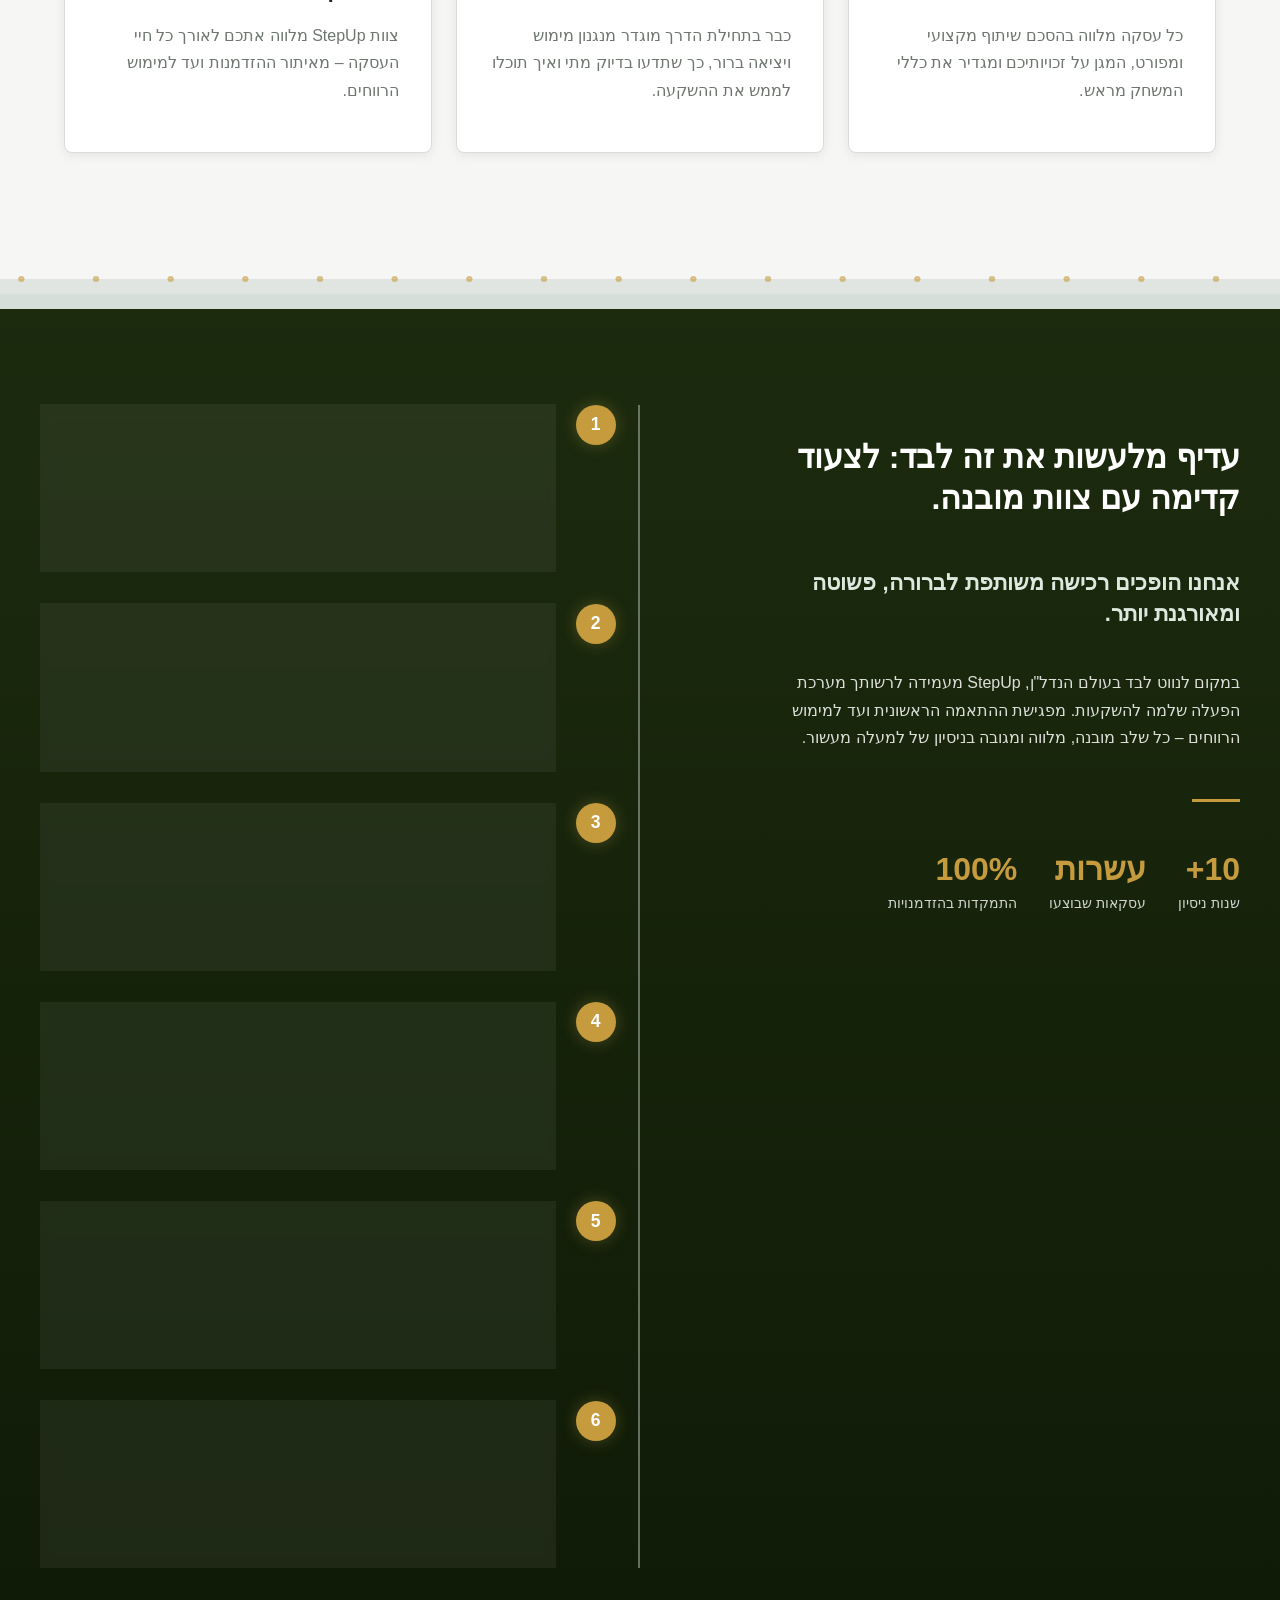
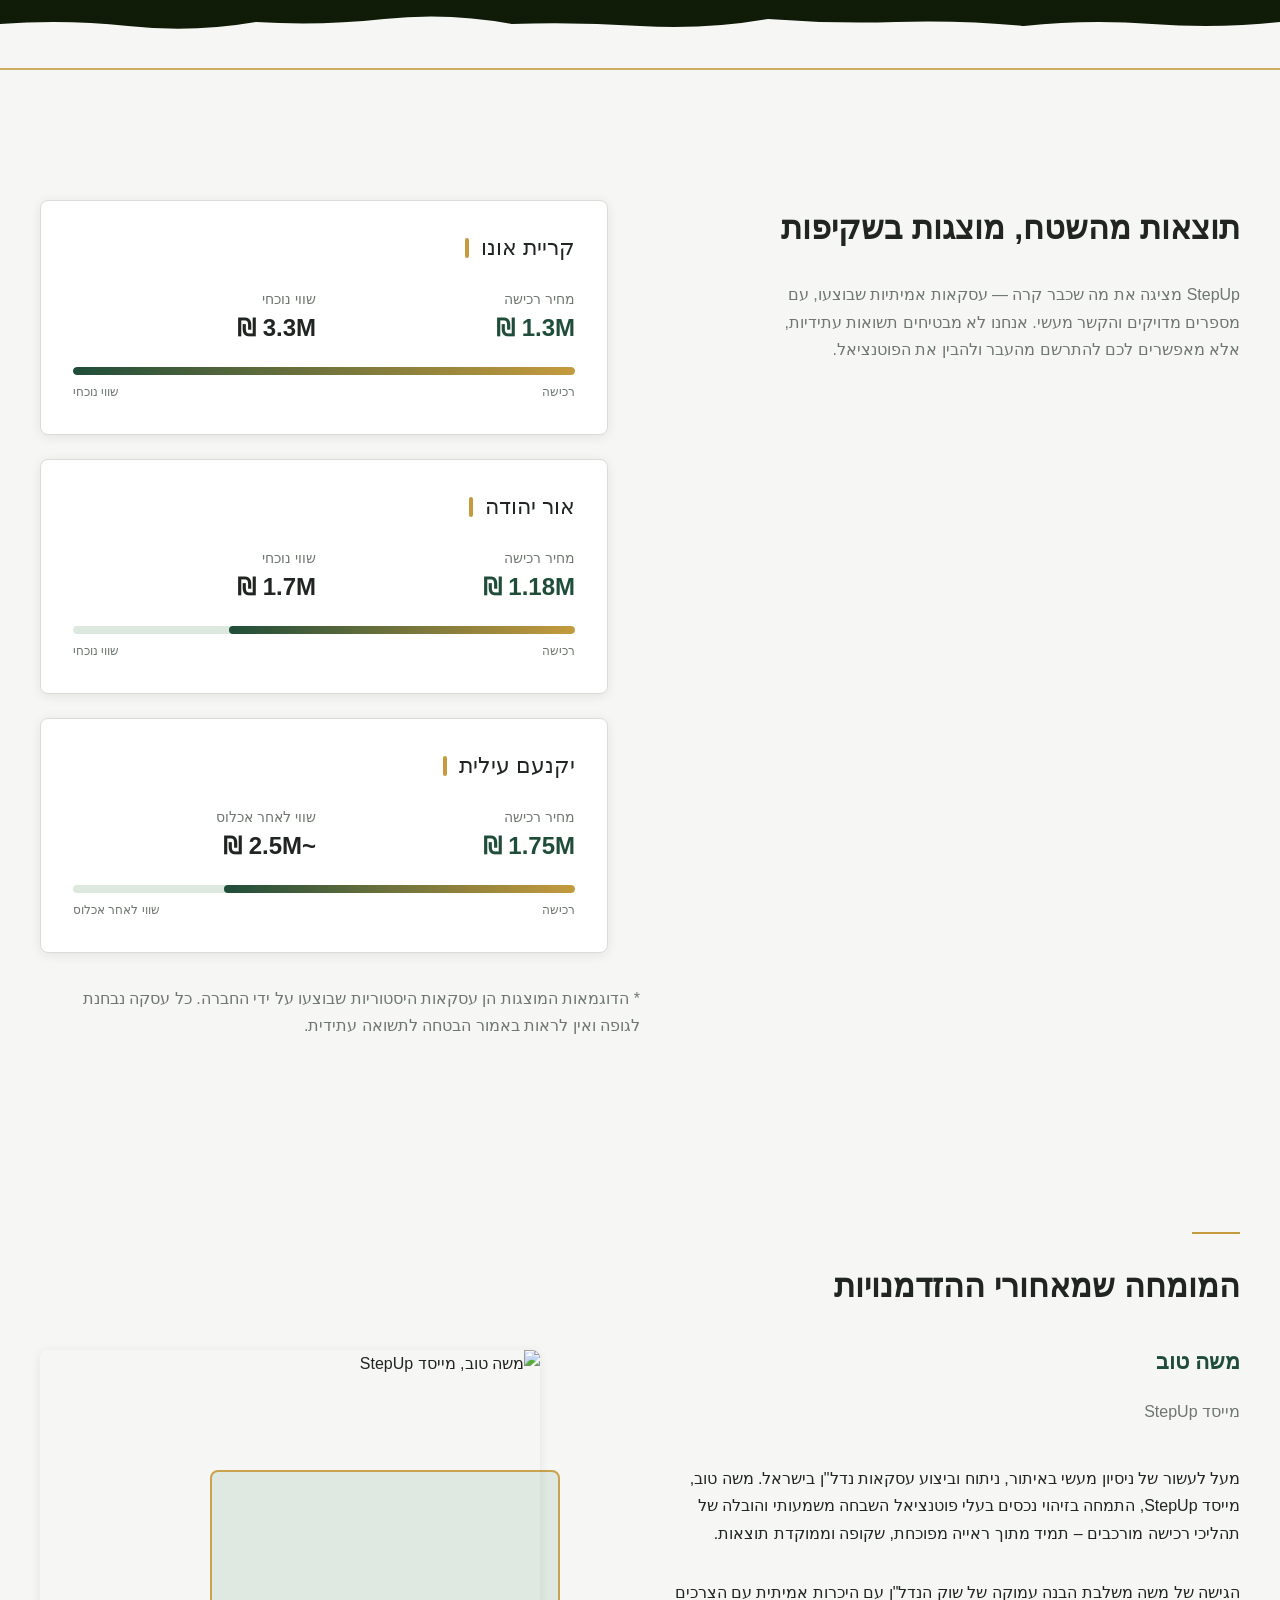
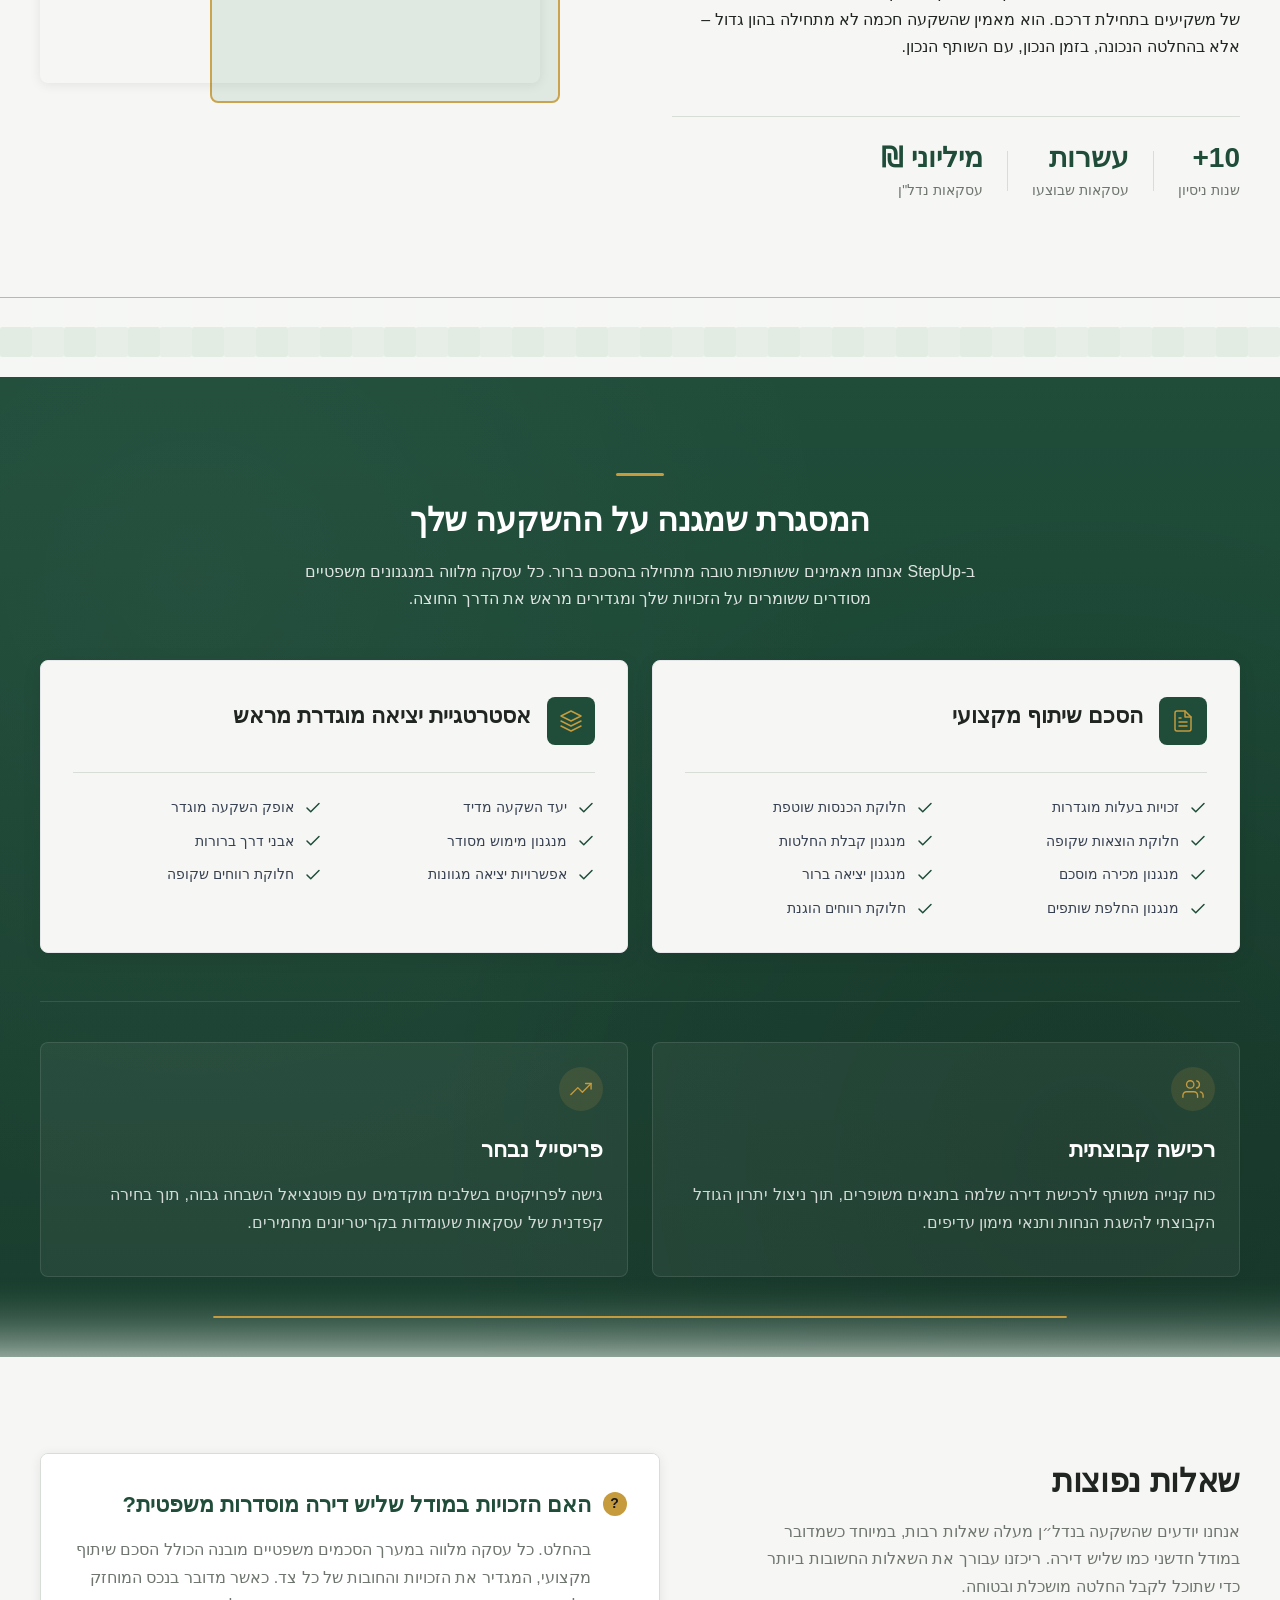
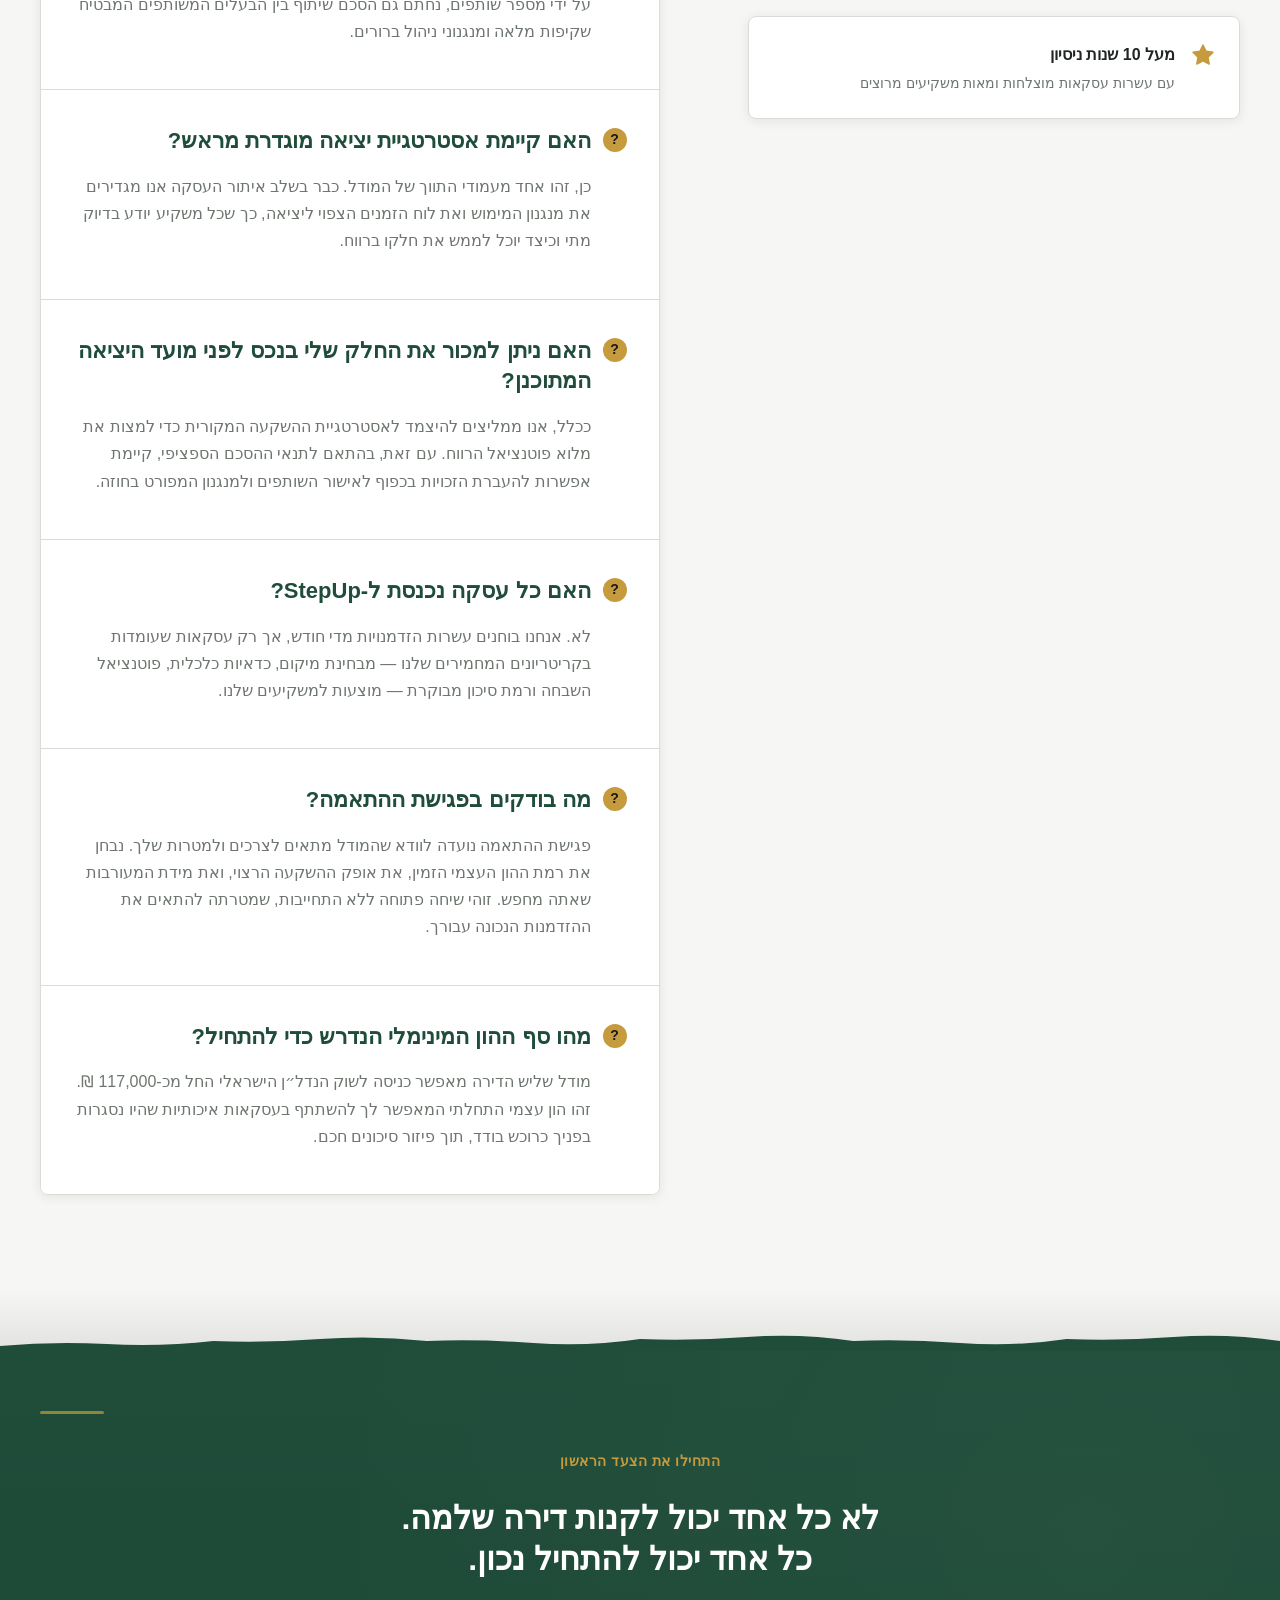
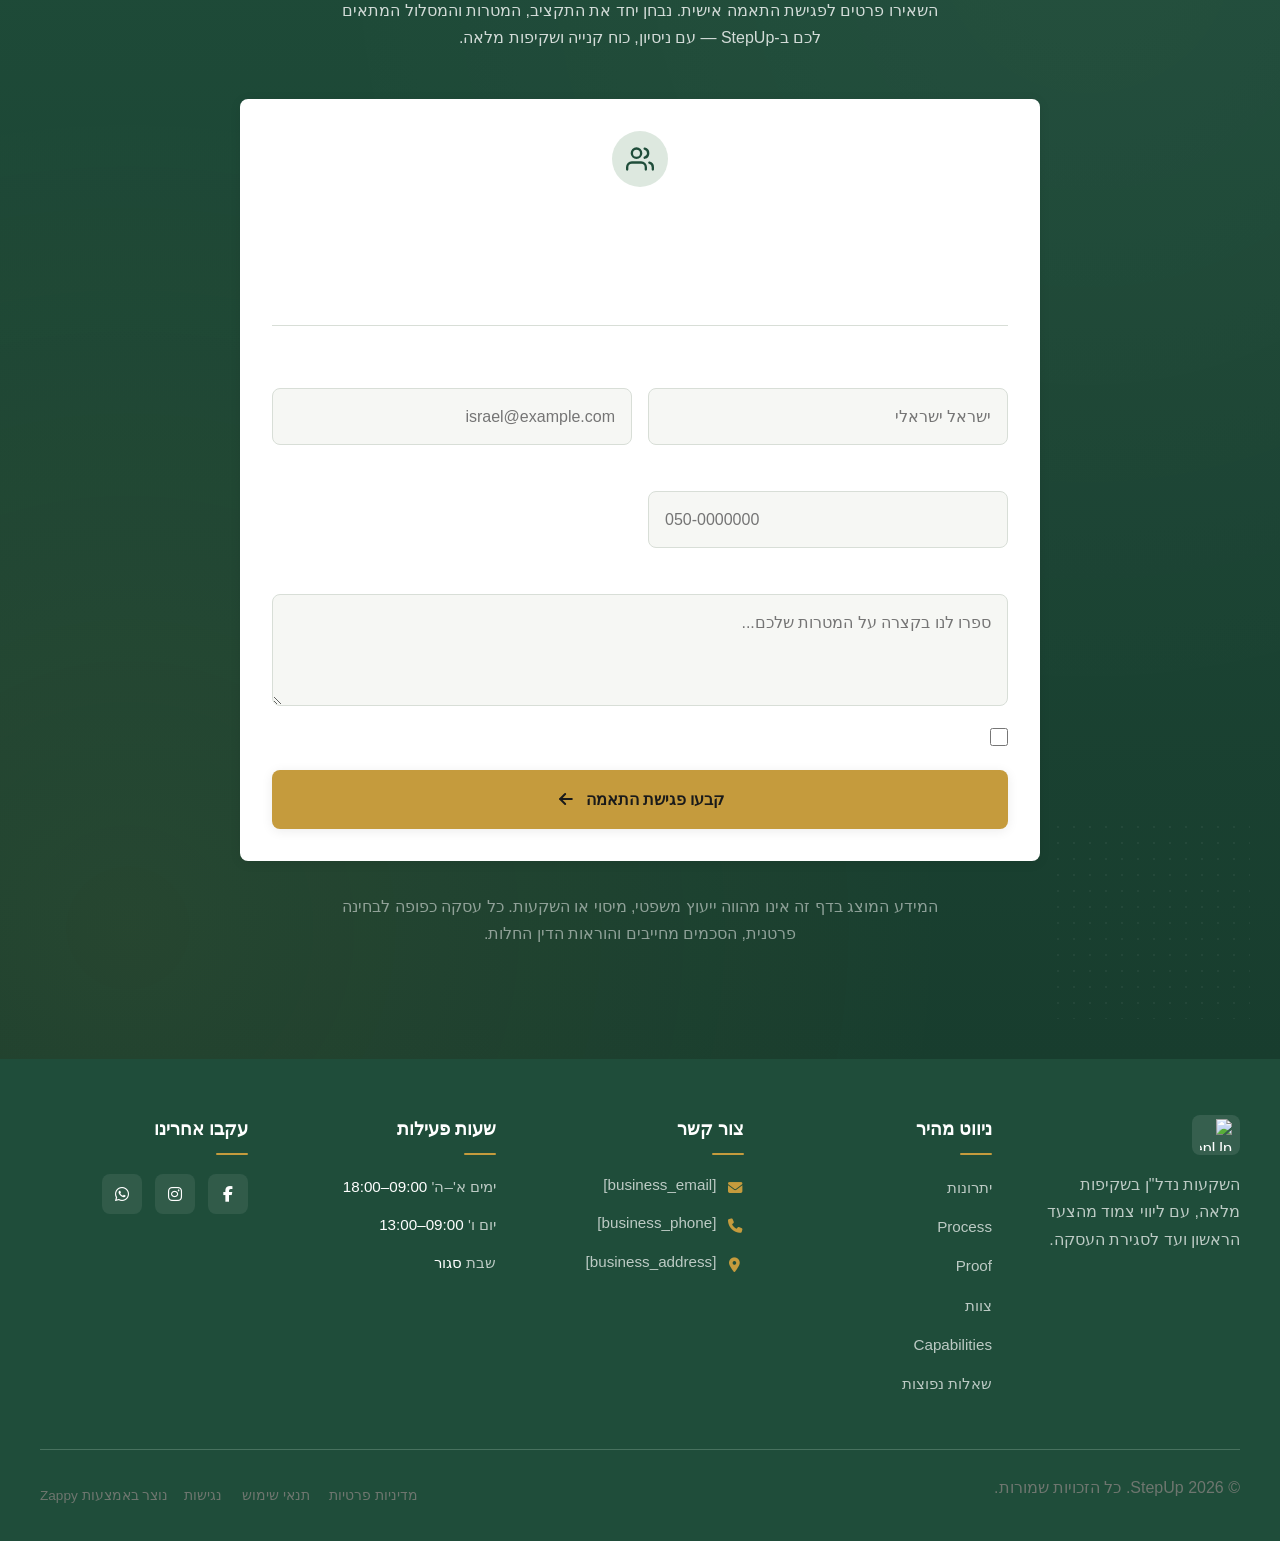
==== commit 6947f2d0: "Background sync: Progressive GitHub Sync" ====
--- a/index.html
+++ b/index.html
@@ -707,7 +707,7 @@
   <div class="nav-container">
     <div class="nav-right-group"><div class="nav-brand">
       <a href="/" class="logo-link"><img class="logo" src="/assets/site-----image-1.webp" alt="StepUp" decoding="async" width="35" height="35"></a>
-    </div><ul class="nav-menu" id="navMenu"><li><a href="#benefits">יתרונות</a></li><li><a href="#process">תהליך</a></li><li><a href="#proof">Proof</a></li><li><a href="#team">צוות</a></li><li><a href="#capabilities">Capabilities</a></li><li><a href="#faq">שאלות נפוצות</a></li><li class="mobile-contact-link nav-cta-mobile-item"><a href="#cta" class="nav-cta-btn">צור קשר</a></li></ul></div>
+    </div><ul class="nav-menu" id="navMenu"><li><a href="#benefits">יתרונות</a></li><li><a href="#process">תהליך</a></li><li><a href="#proof">Proof</a></li><li><a href="#team">צוות</a></li><li><a href="#capabilities">יכולות</a></li><li><a href="#faq">שאלות נפוצות</a></li><li class="mobile-contact-link nav-cta-mobile-item"><a href="#cta" class="nav-cta-btn">צור קשר</a></li></ul></div>
     
     
     
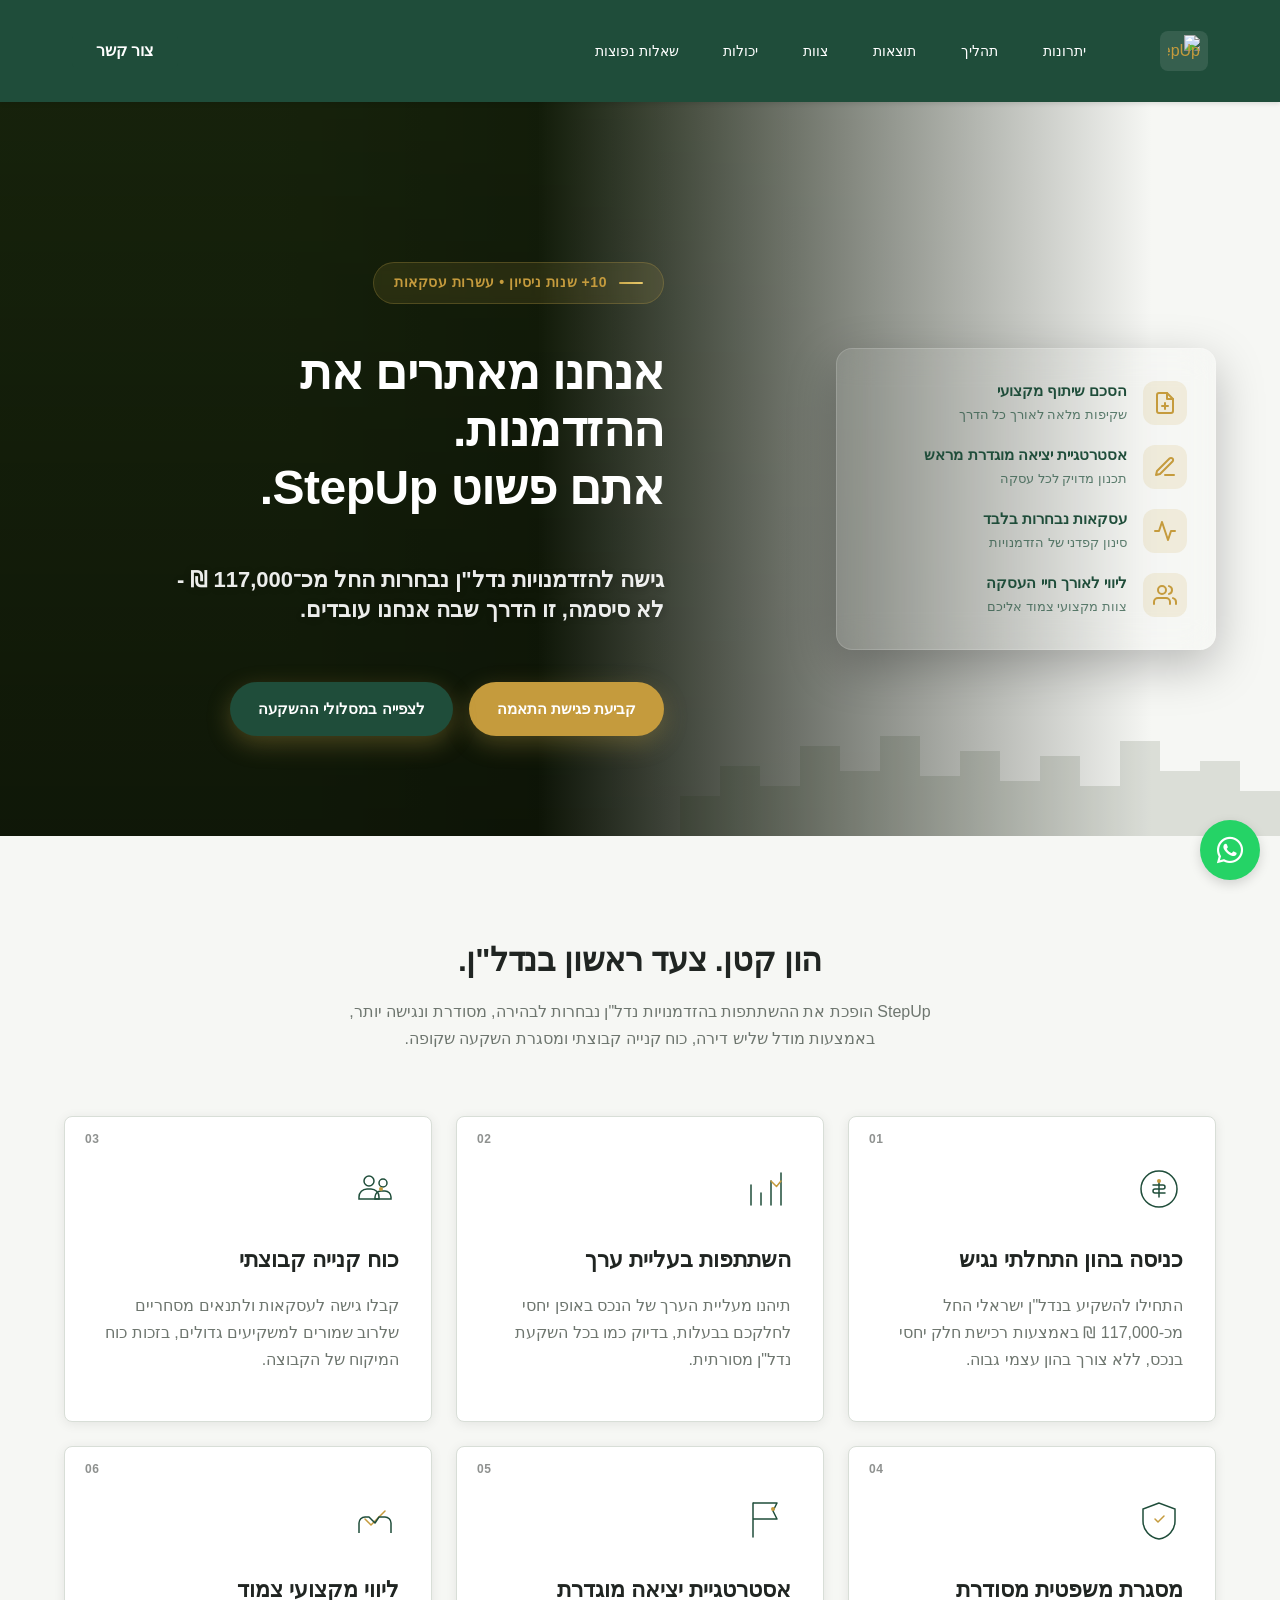
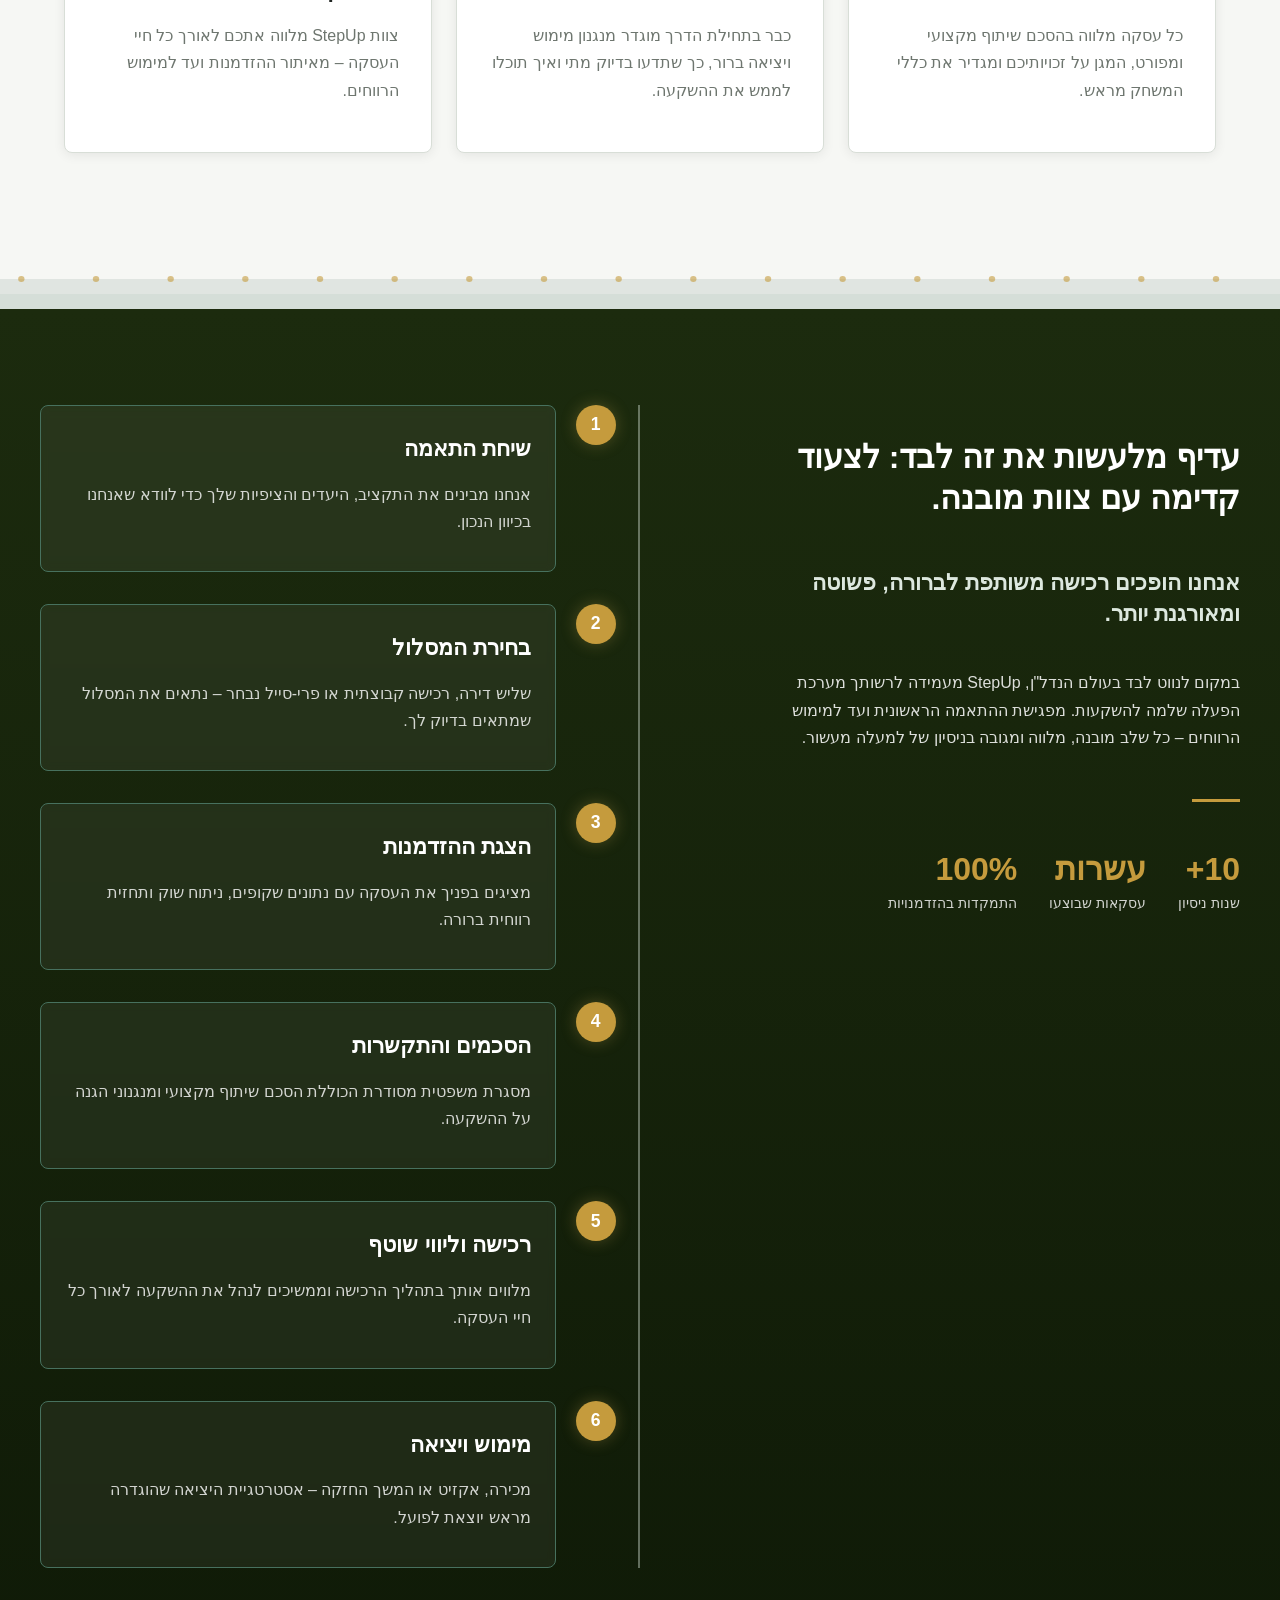
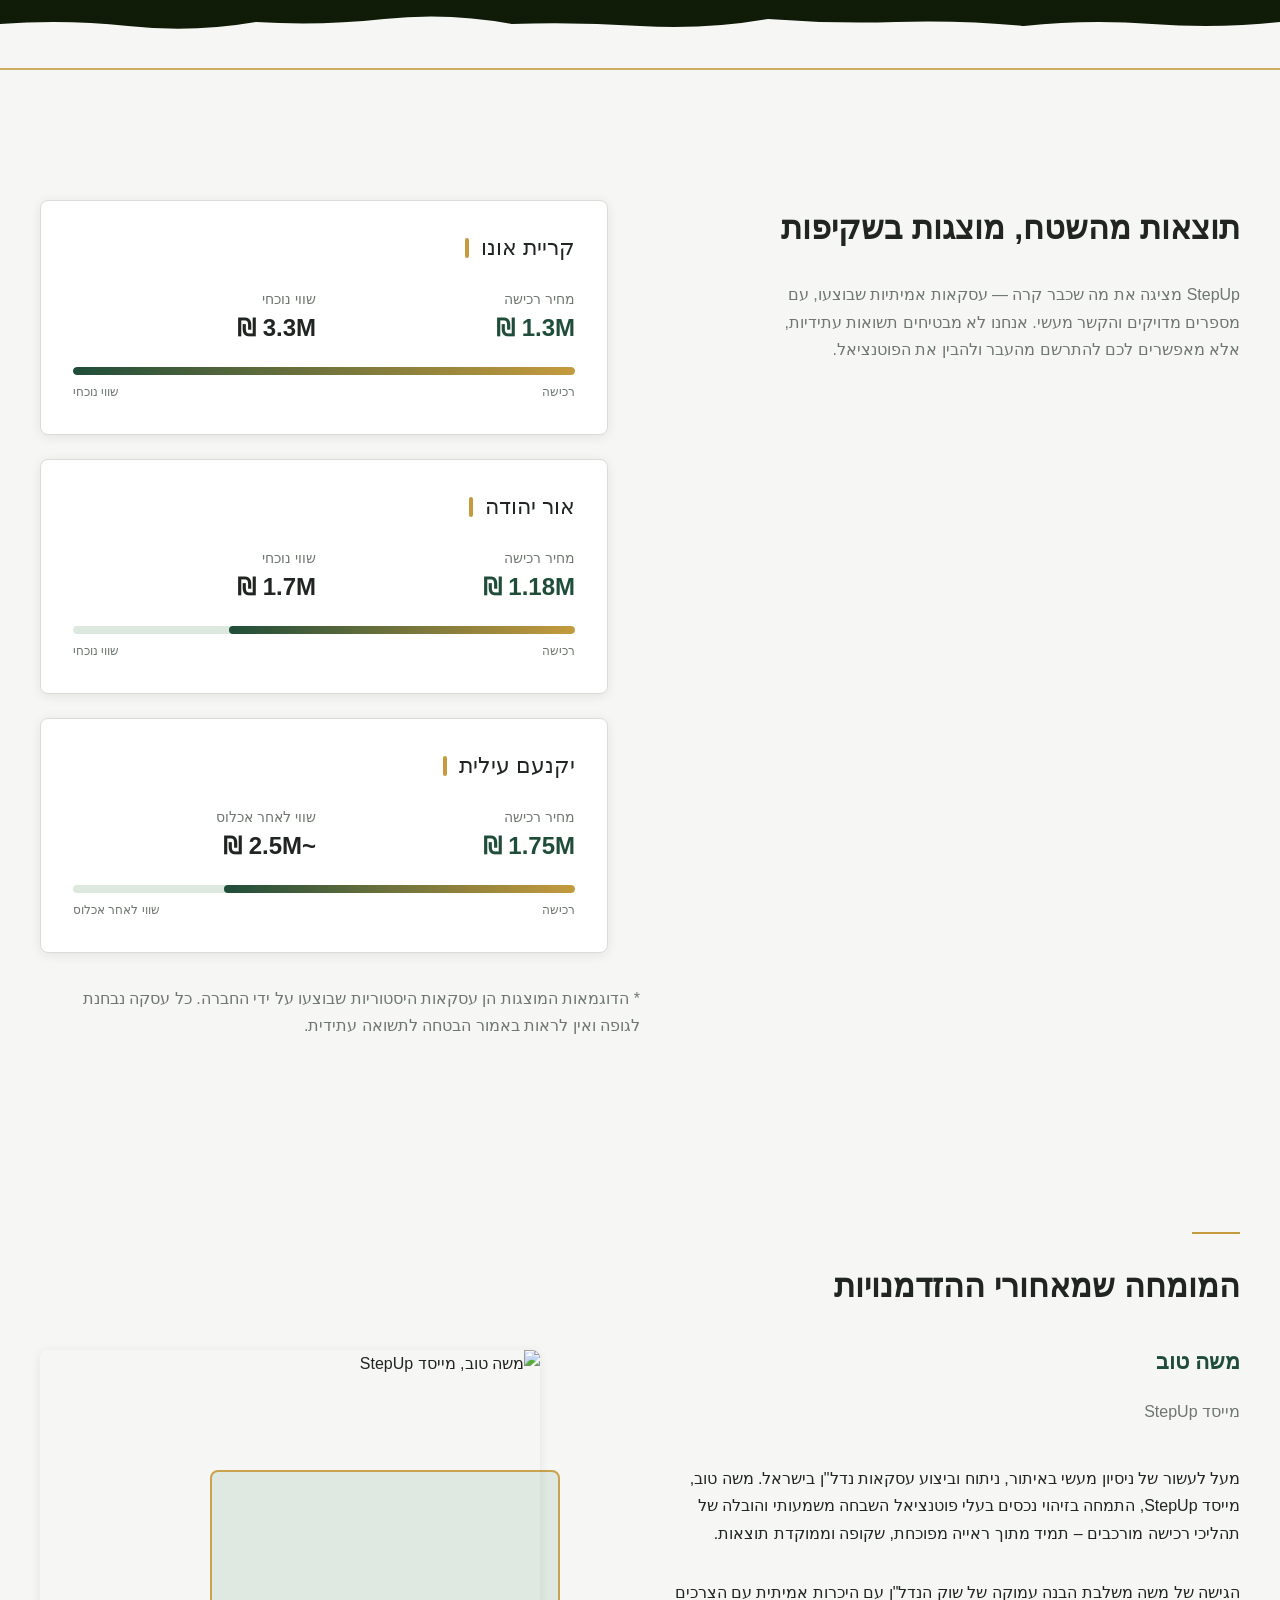
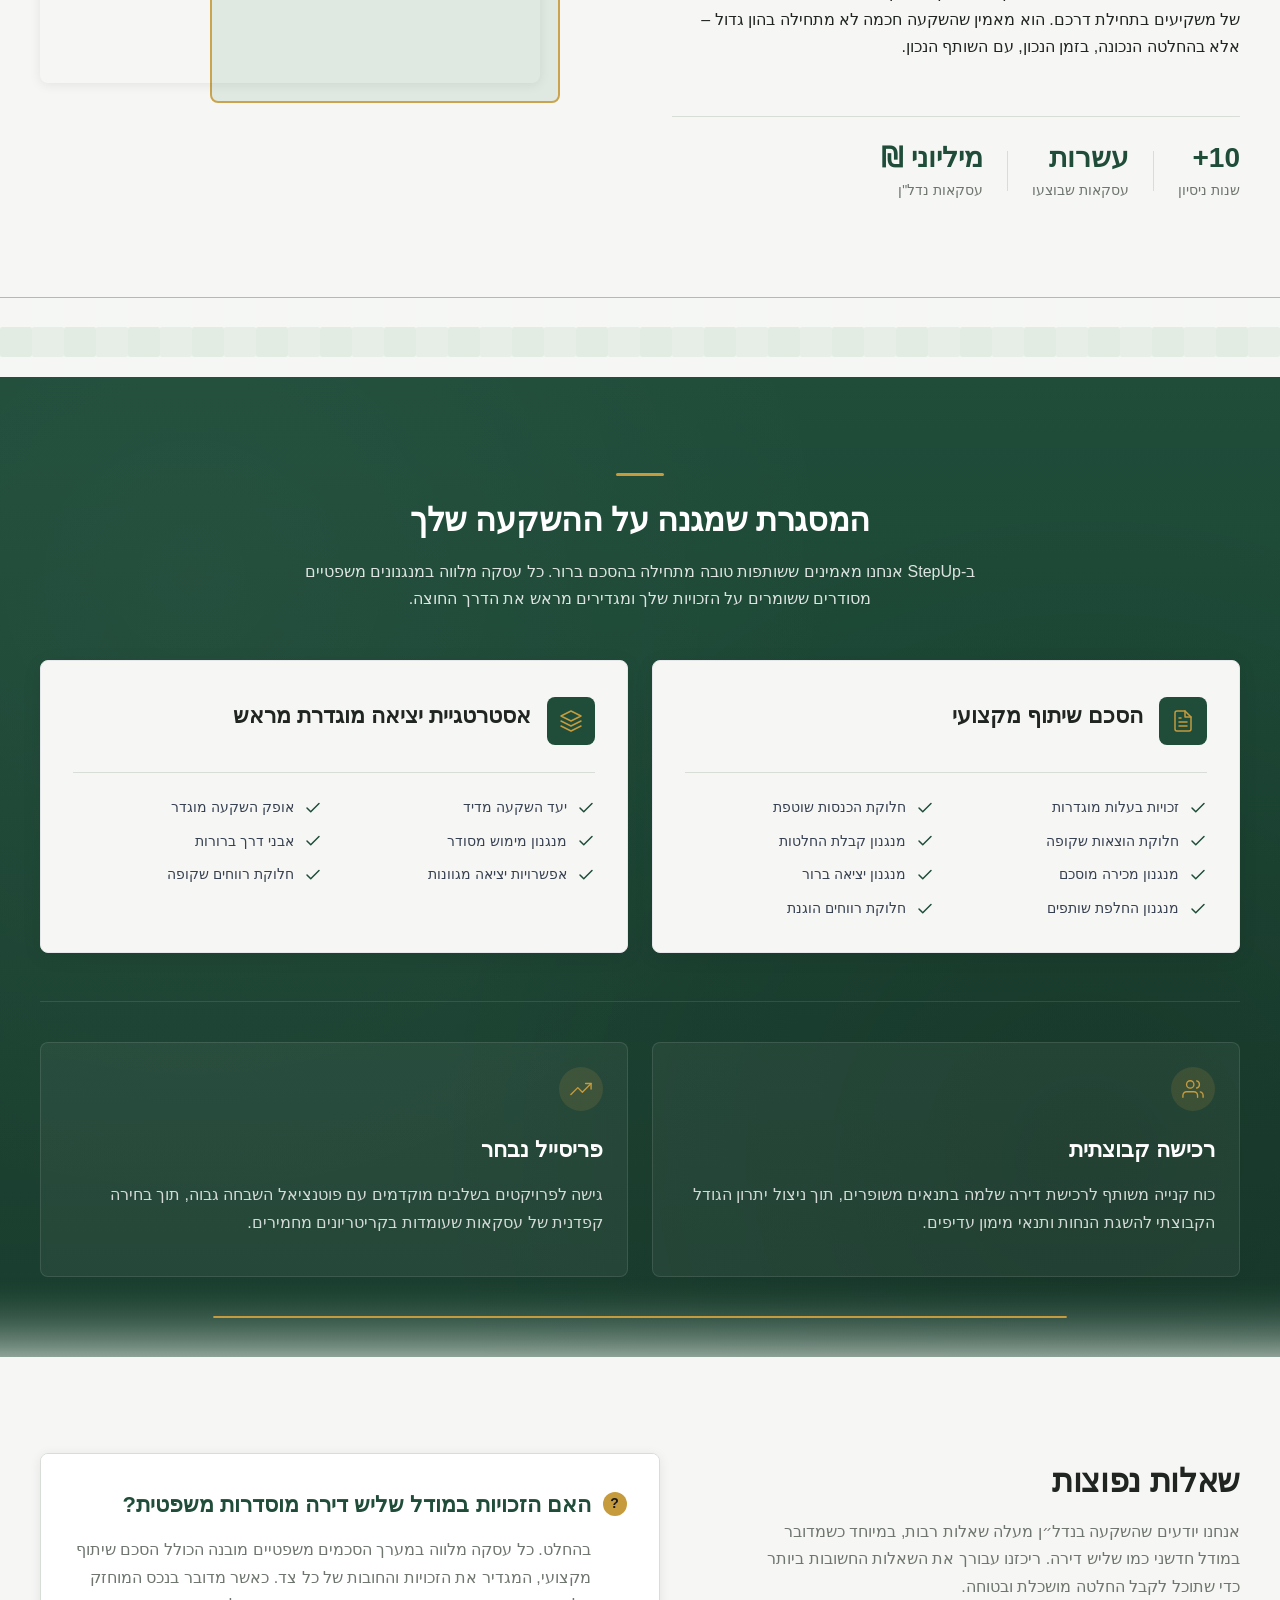
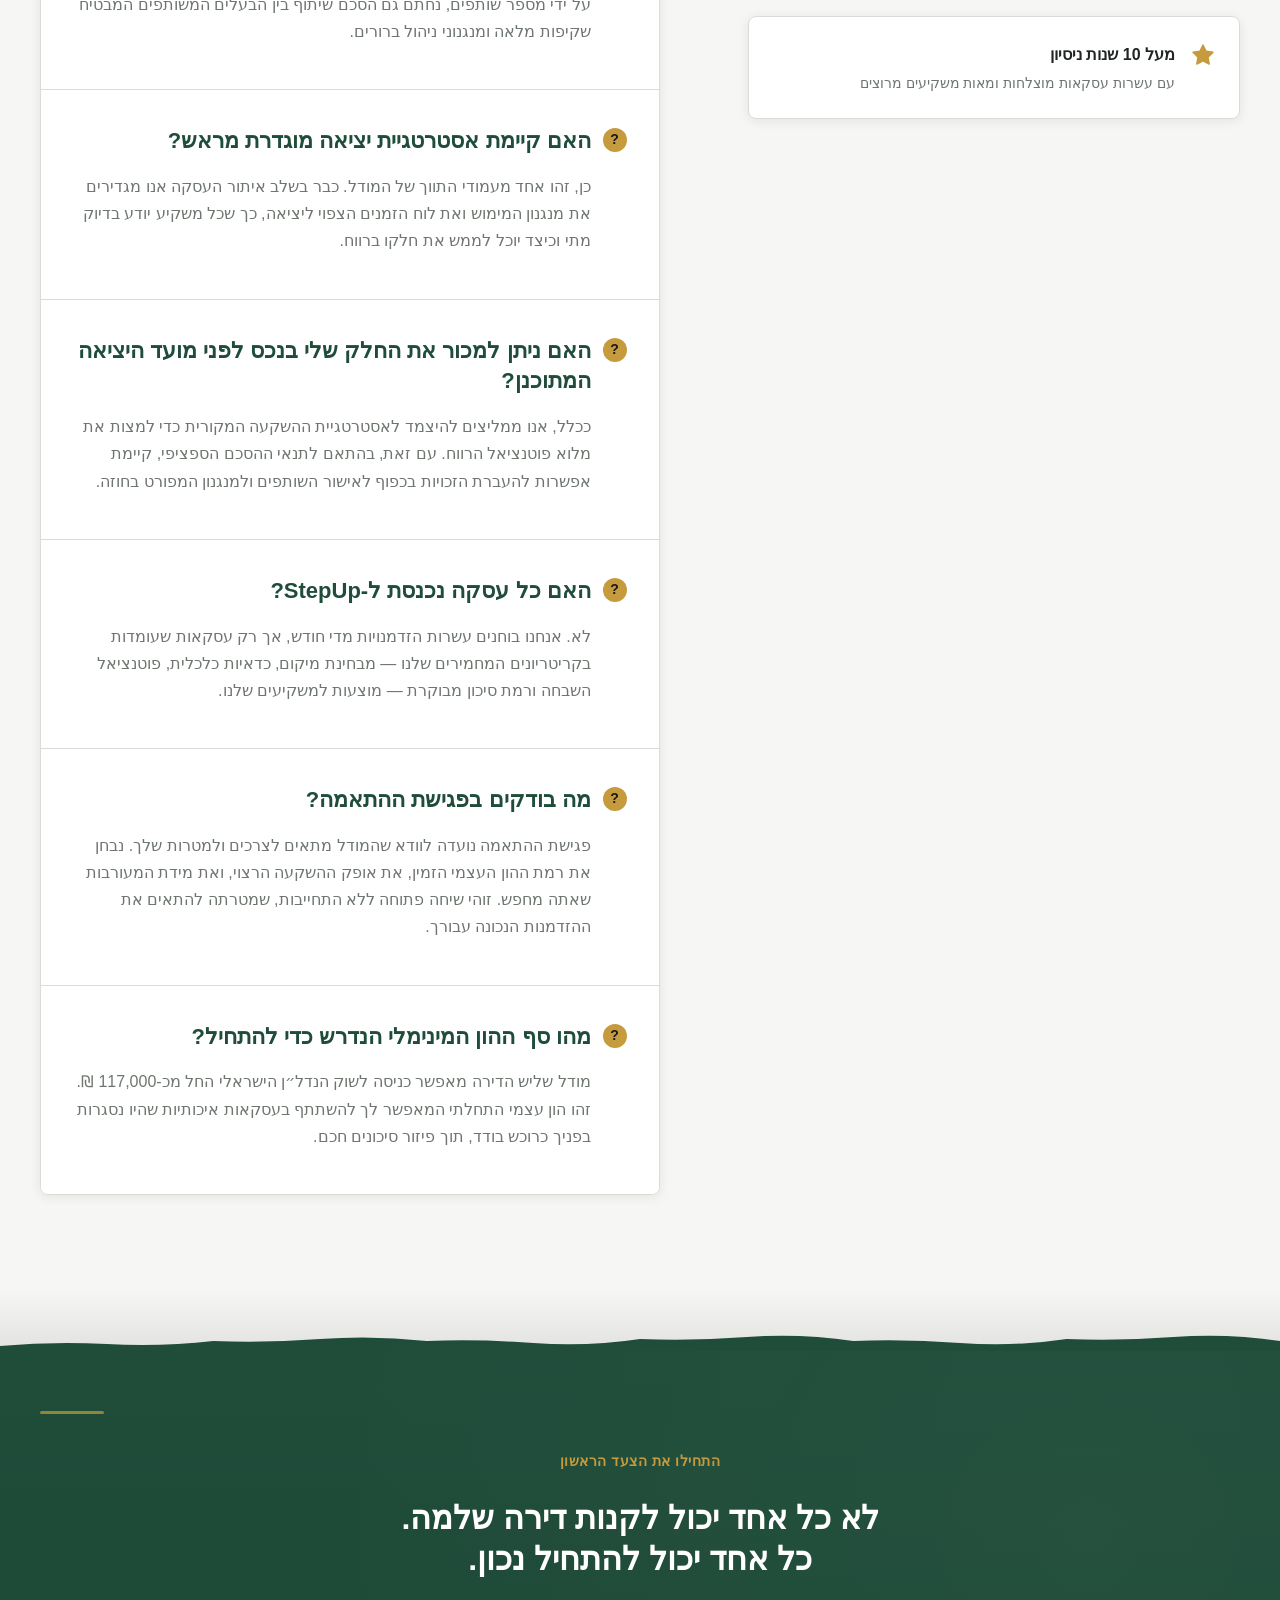
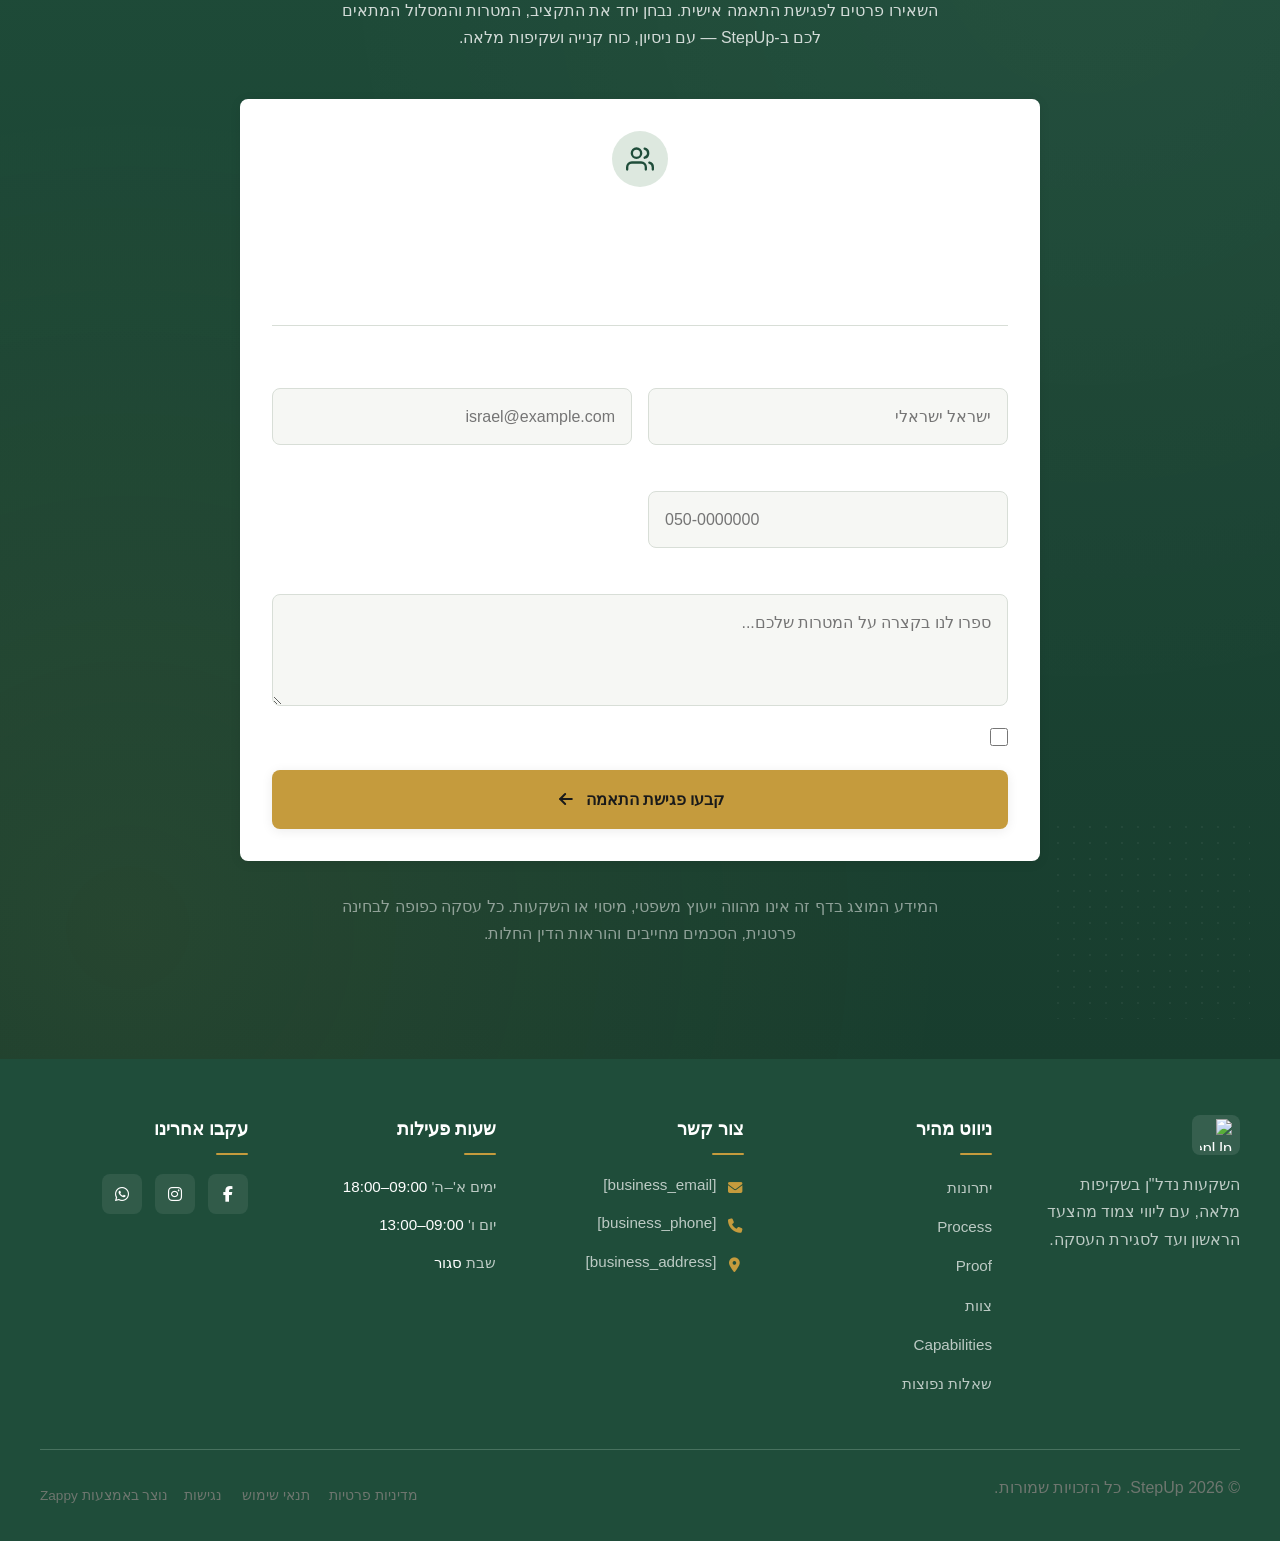
==== commit 431340e0: "Publish: Full site sync" ====
--- a/index.html
+++ b/index.html
@@ -707,7 +707,7 @@
   <div class="nav-container">
     <div class="nav-right-group"><div class="nav-brand">
       <a href="/" class="logo-link"><img class="logo" src="/assets/site-----image-1.webp" alt="StepUp" decoding="async" width="35" height="35"></a>
-    </div><ul class="nav-menu" id="navMenu"><li><a href="#benefits">יתרונות</a></li><li><a href="#process">תהליך</a></li><li><a href="#proof">Proof</a></li><li><a href="#team">צוות</a></li><li><a href="#capabilities">יכולות</a></li><li><a href="#faq">שאלות נפוצות</a></li><li class="mobile-contact-link nav-cta-mobile-item"><a href="#cta" class="nav-cta-btn">צור קשר</a></li></ul></div>
+    </div><ul class="nav-menu" id="navMenu"><li><a href="#benefits">יתרונות</a></li><li><a href="#process">תהליך</a></li><li><a href="#proof">תוצאות</a></li><li><a href="#team">צוות</a></li><li><a href="#capabilities">יכולות</a></li><li><a href="#faq">שאלות נפוצות</a></li><li class="mobile-contact-link nav-cta-mobile-item"><a href="#cta" class="nav-cta-btn">צור קשר</a></li></ul></div>
     
     
     
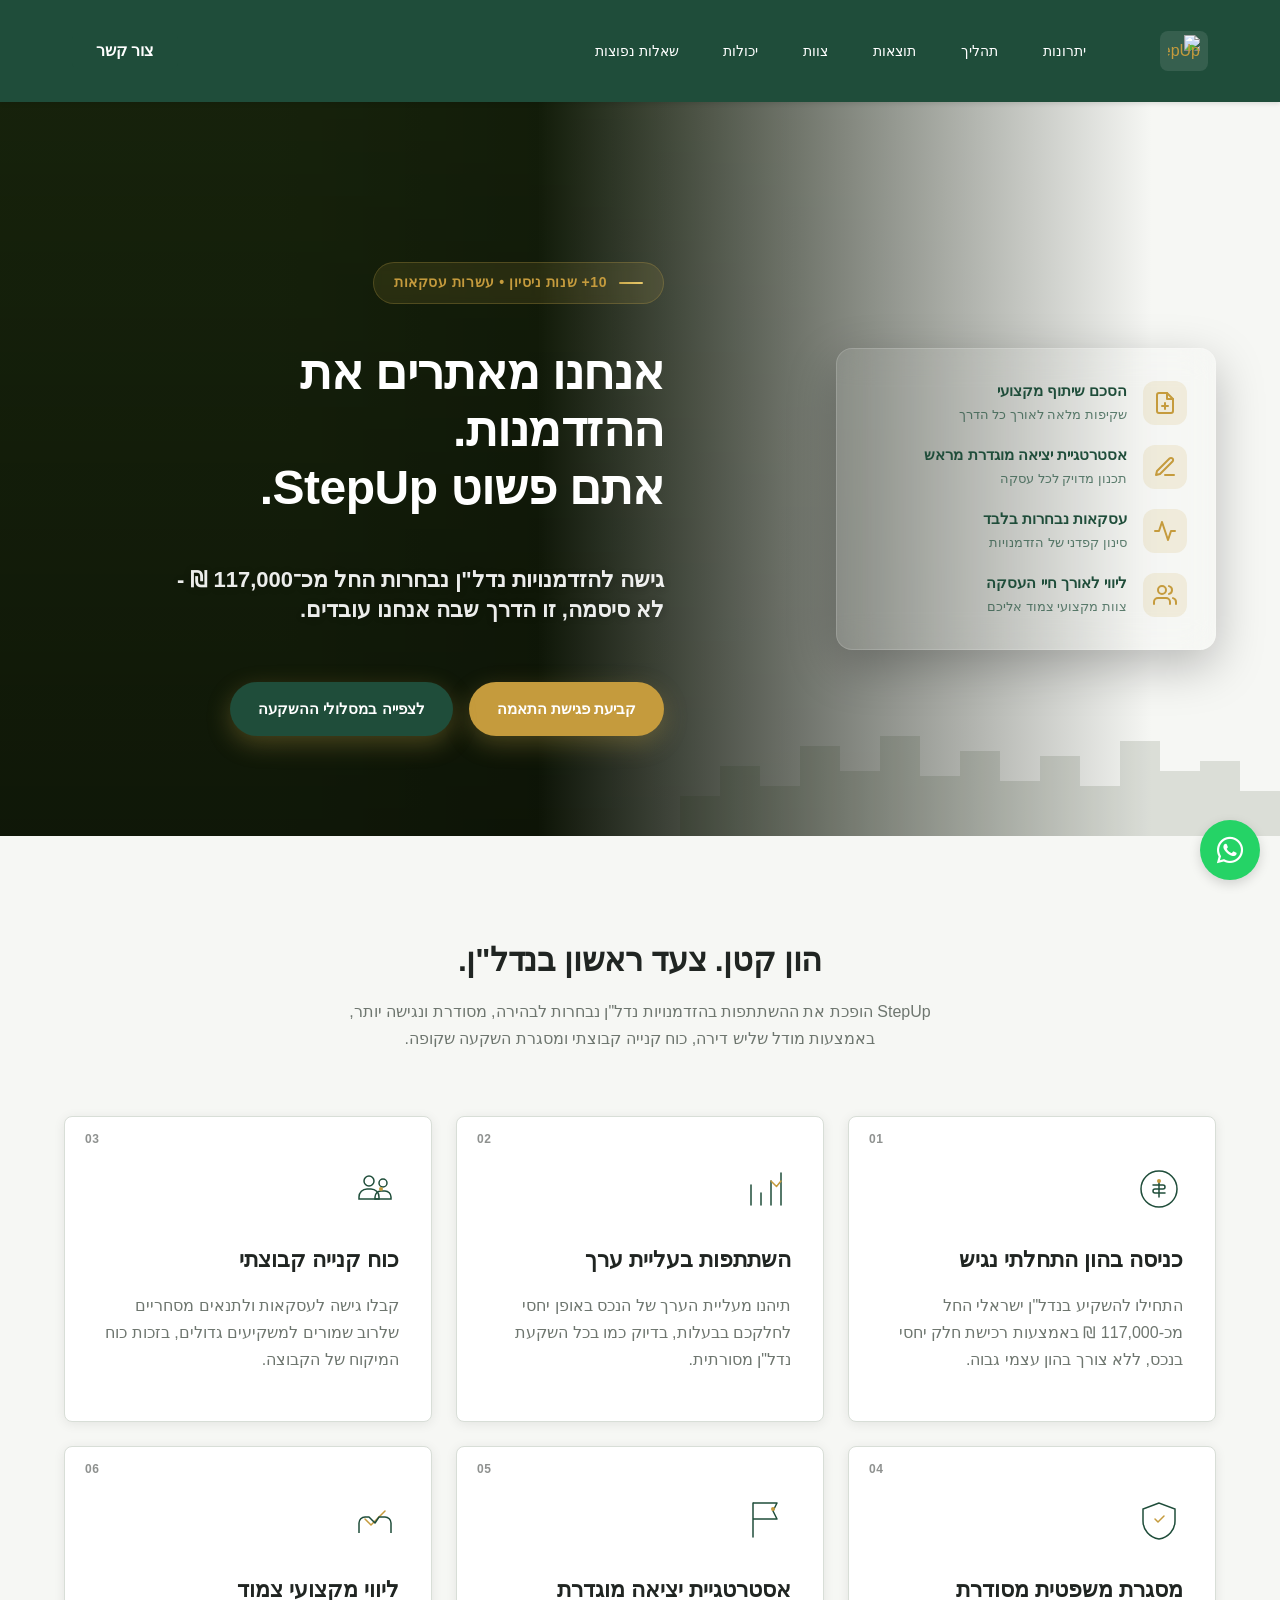
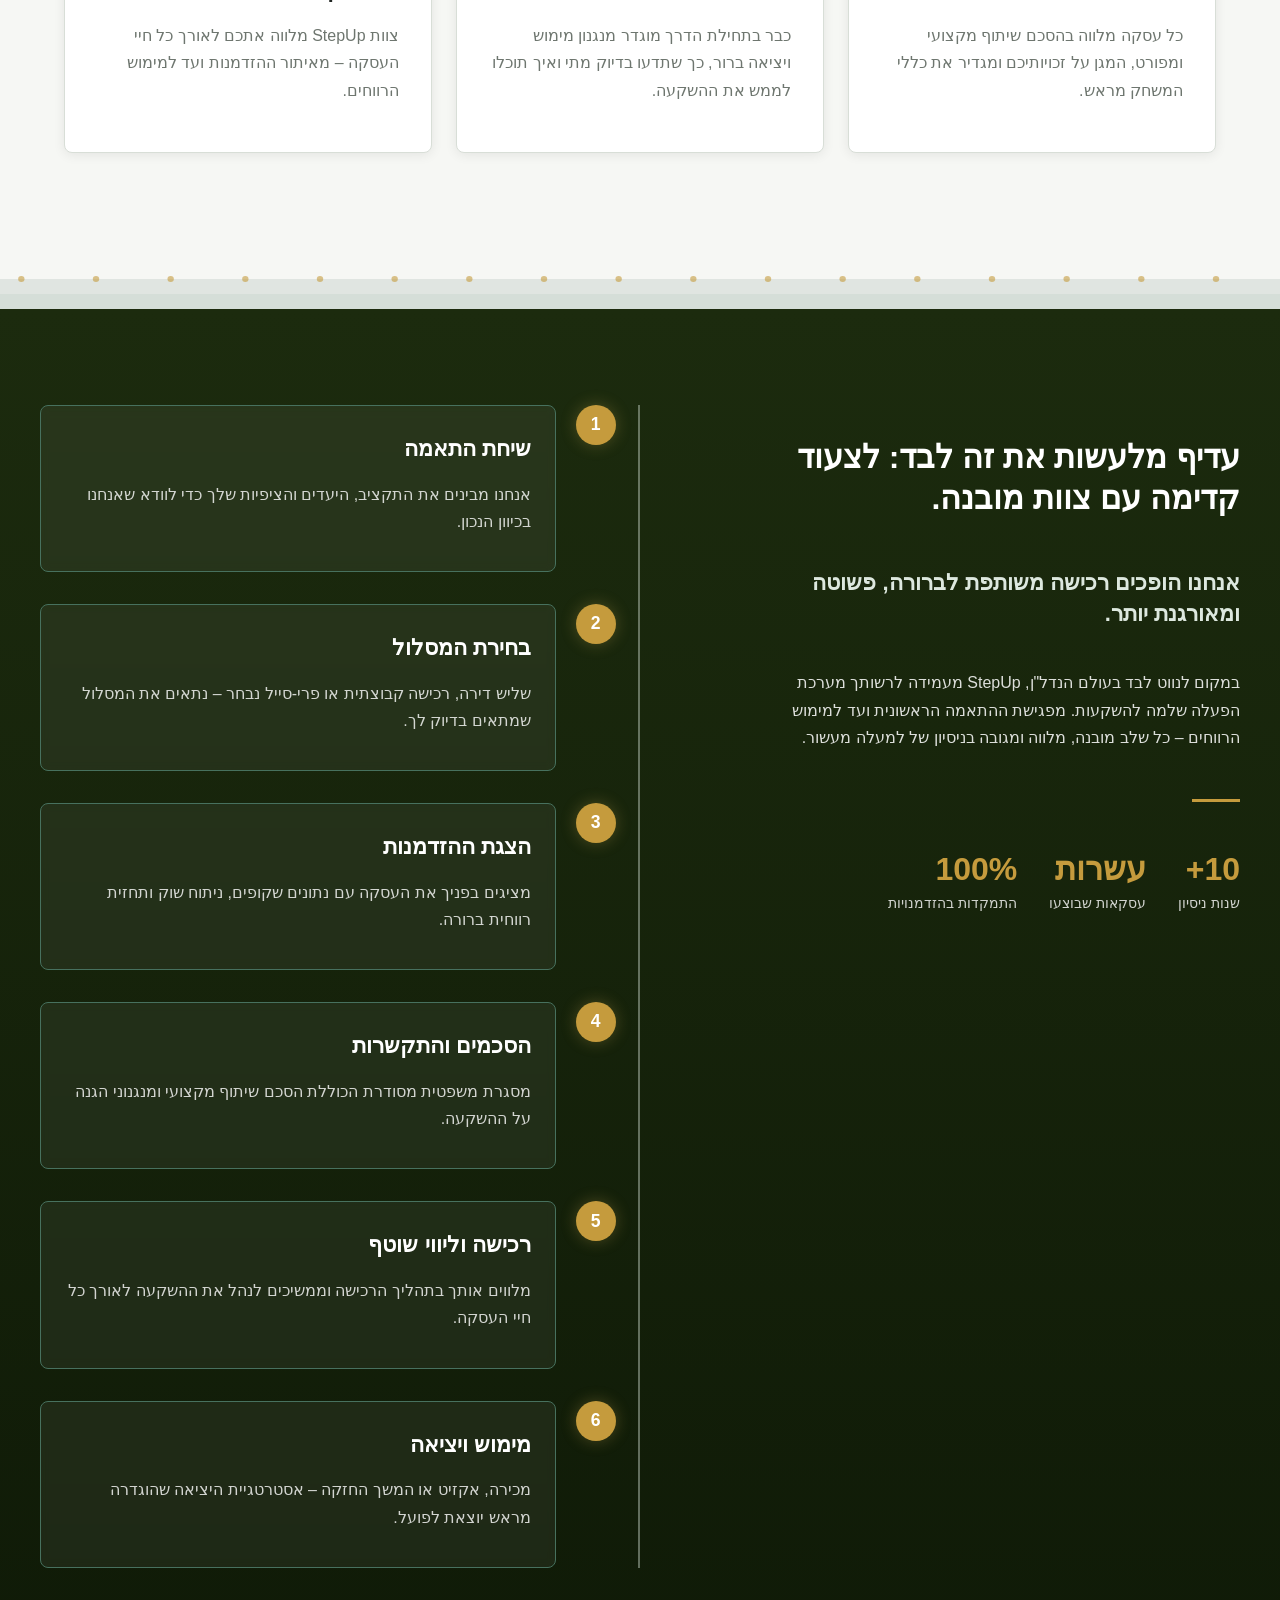
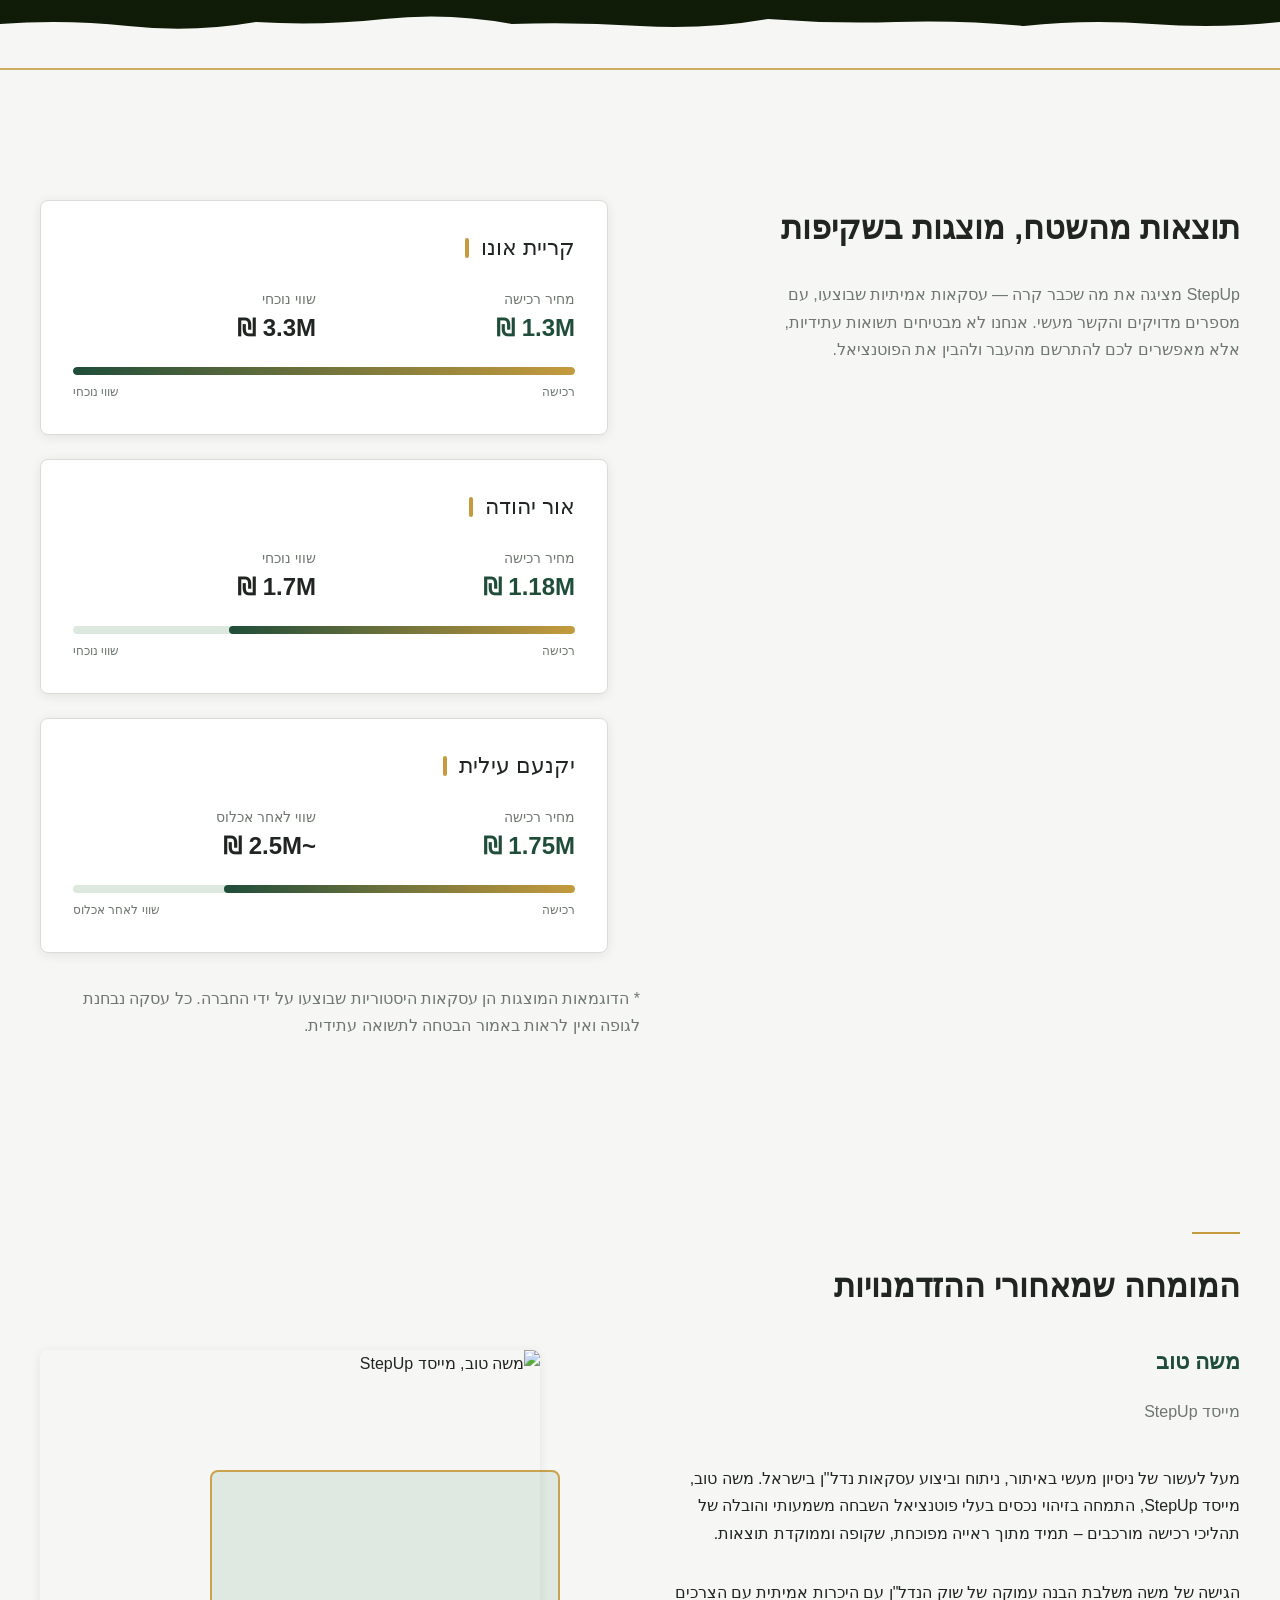
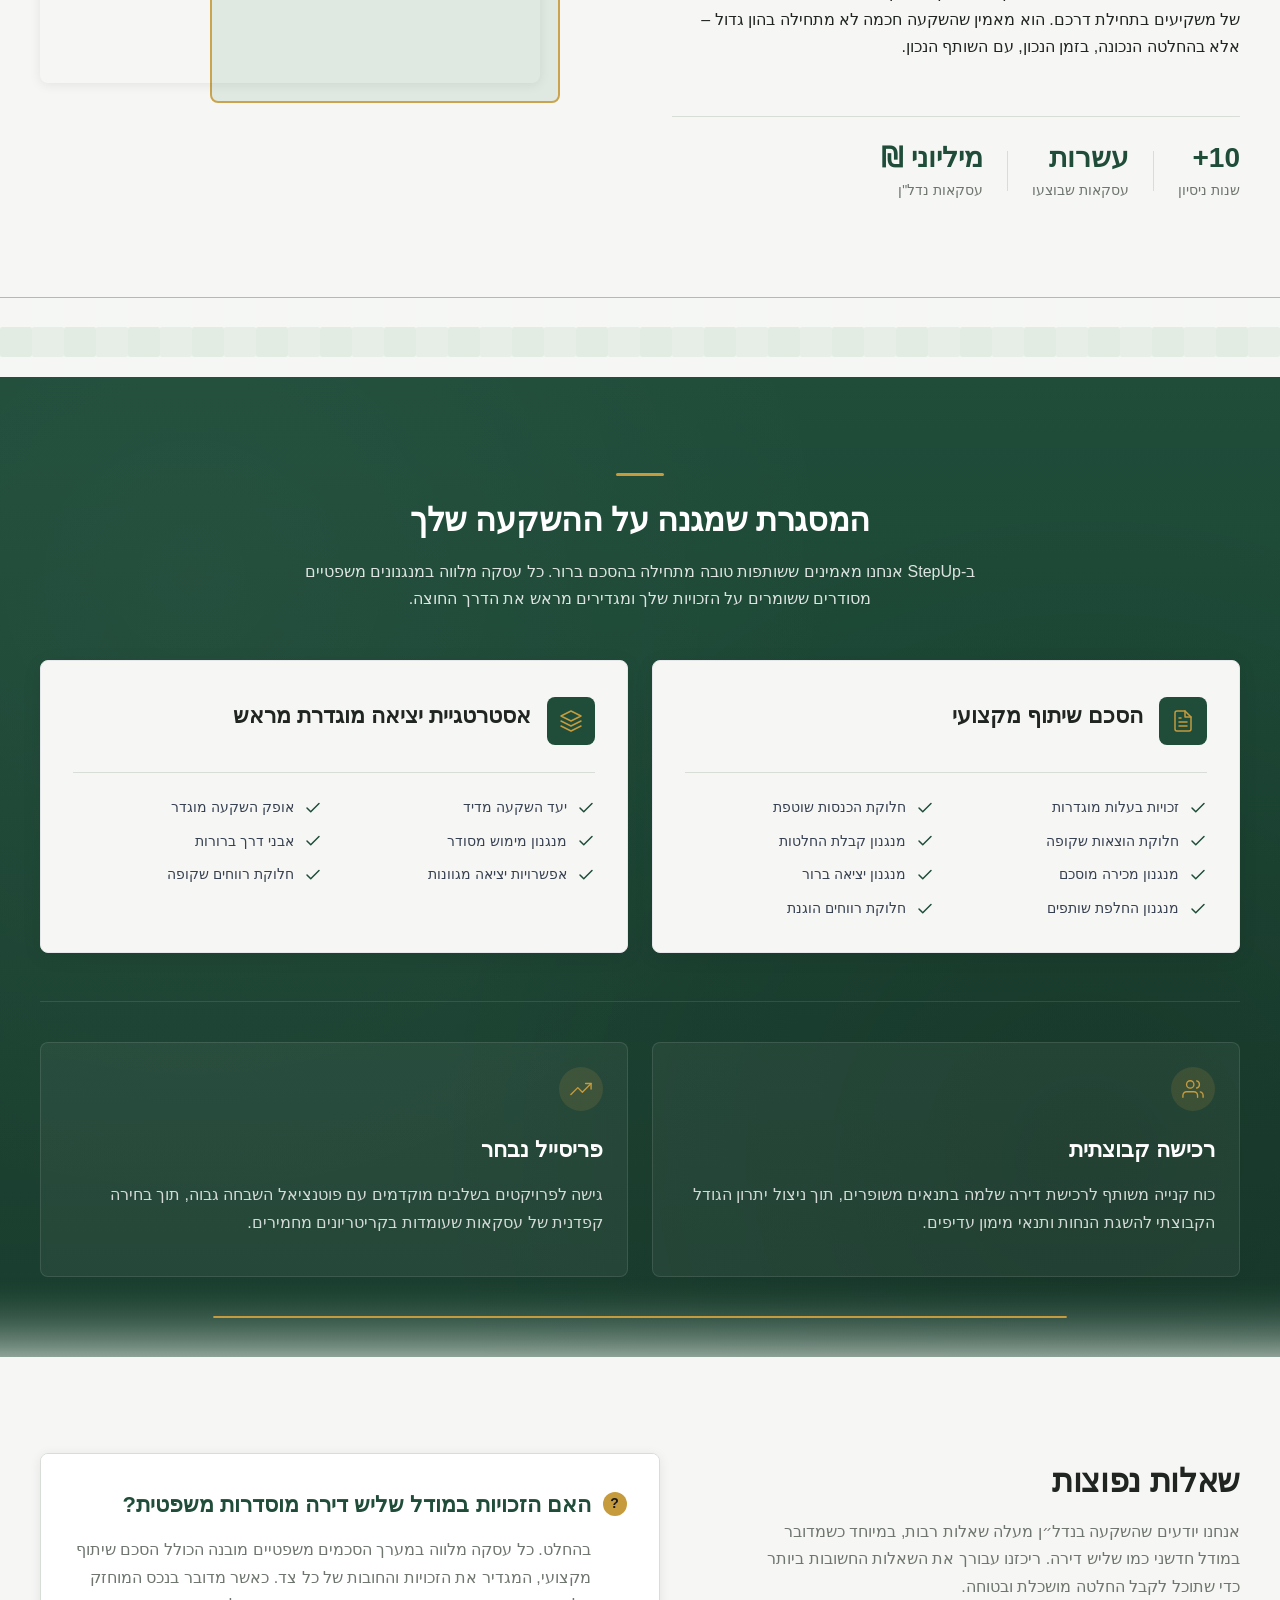
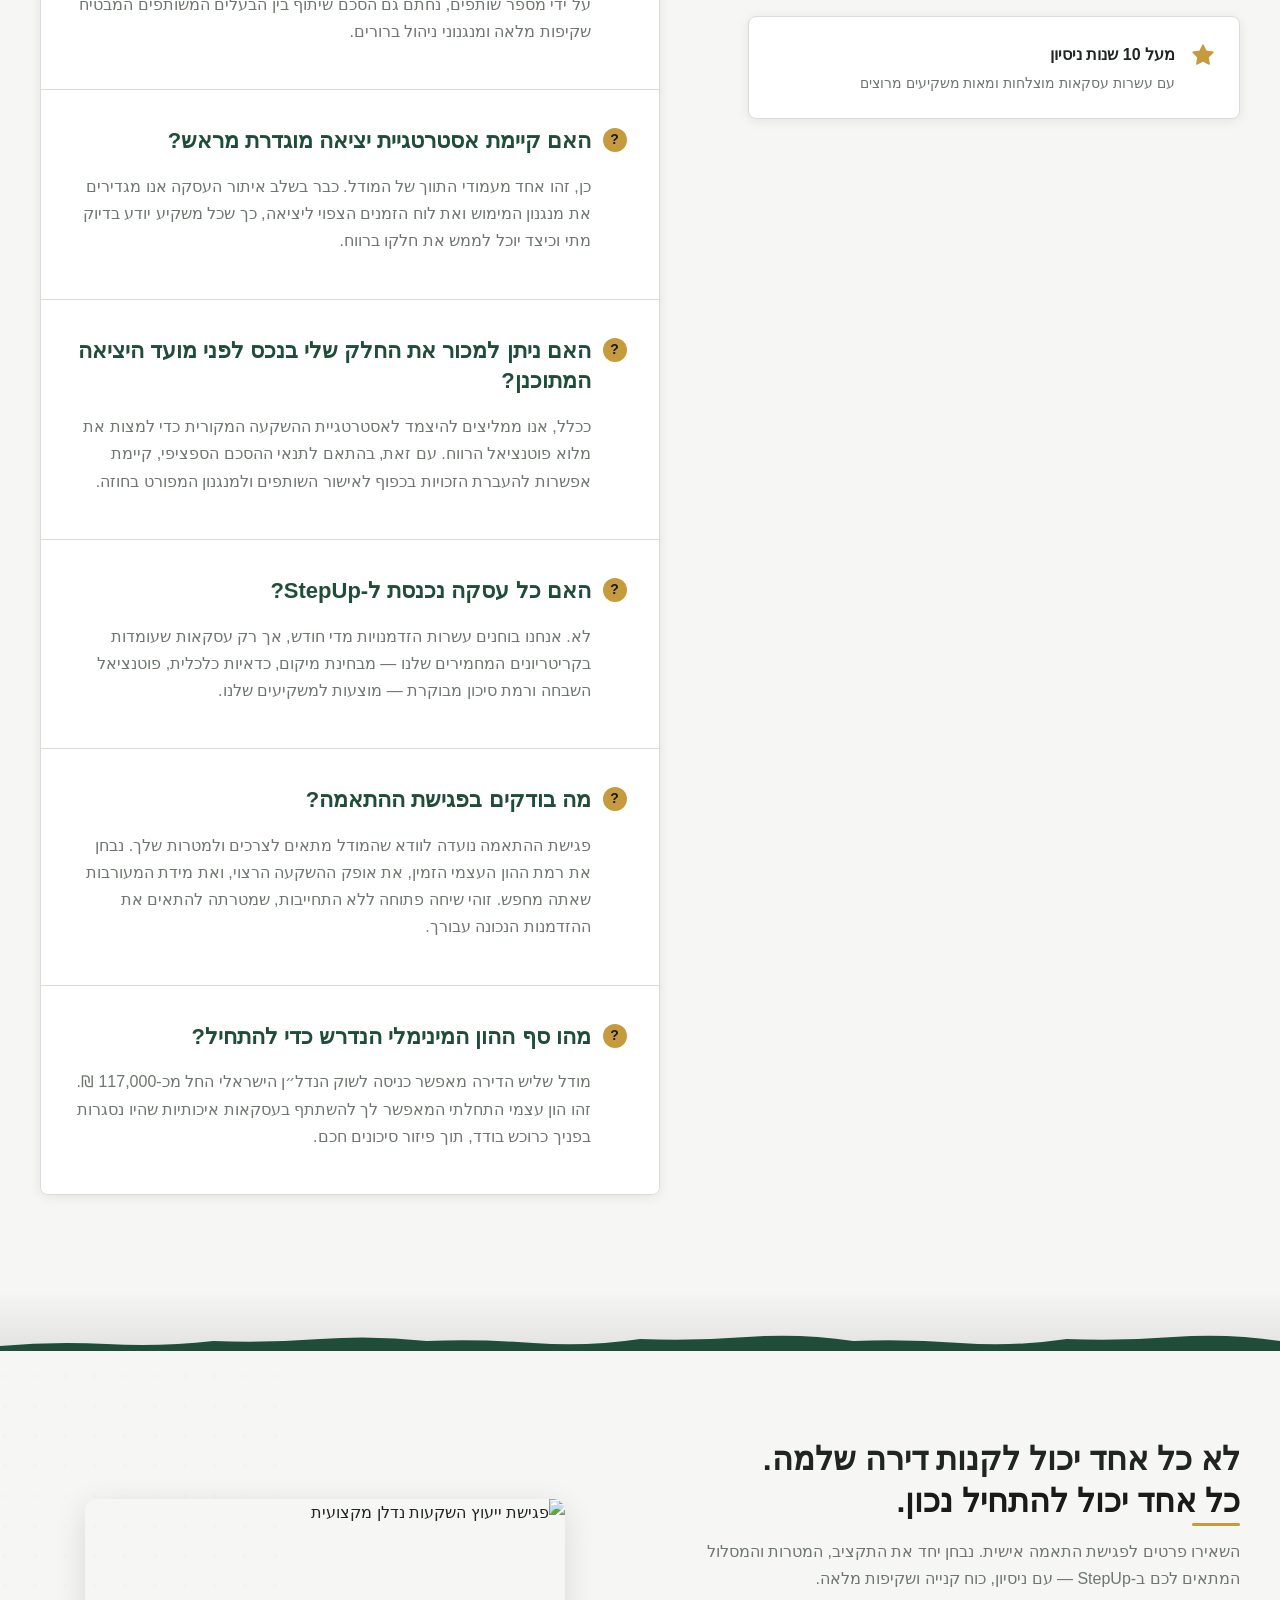
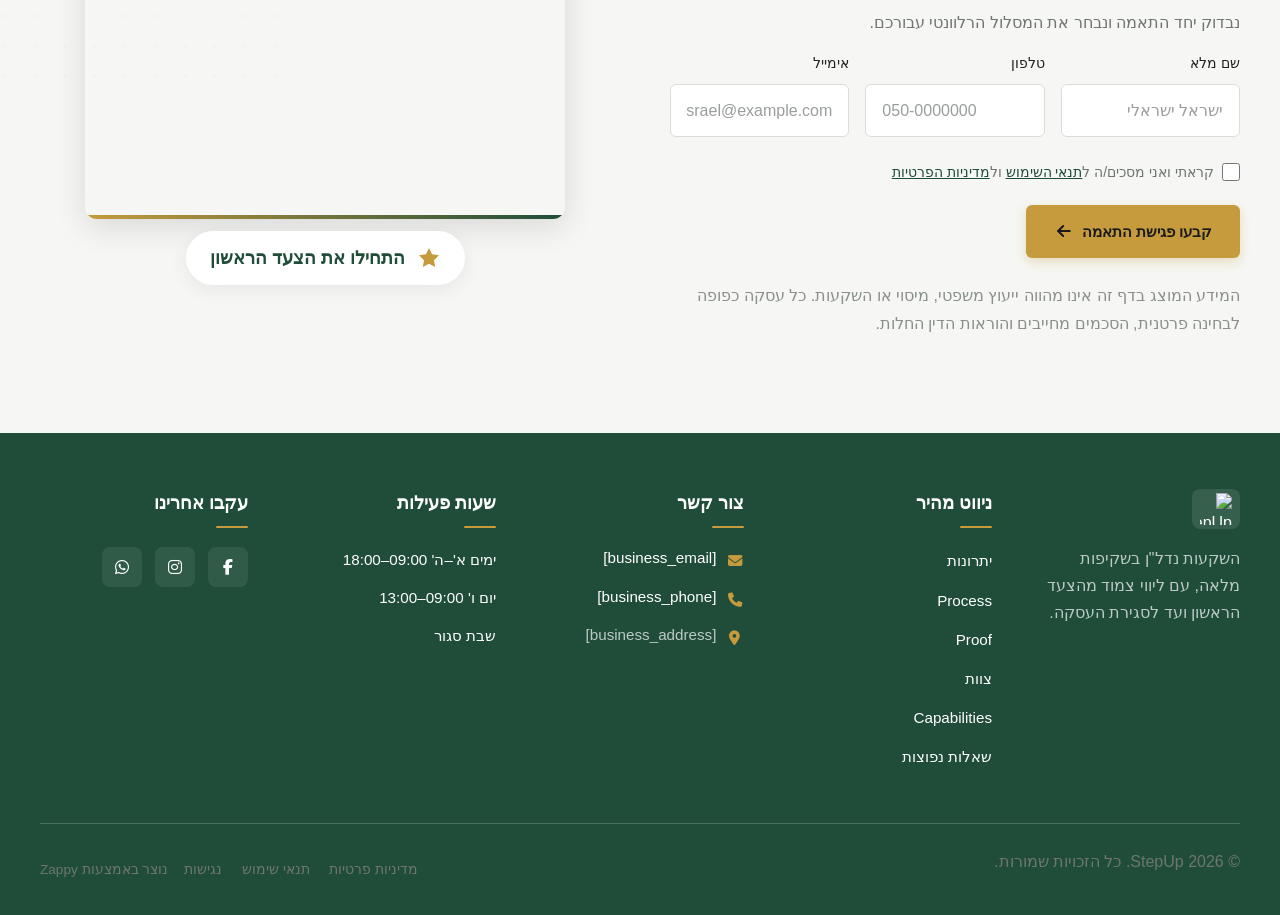
==== commit f2208603: "Background sync: Progressive GitHub Sync" ====
--- a/index.html
+++ b/index.html
@@ -226,6 +226,7 @@
     <meta name="twitter:card" content="summary_large_image">
     <meta name="twitter:title" content="השקיעו בנדל״ן בהון עצמי נמוך — StepUp">
     <meta name="twitter:description" content="הצטרפו למועדון השקעות הנדל״ן StepUp והתחילו להשקיע בשוק הישראלי החל מ-117,000 ש״ח בלבד. מודל שותפות ייחודי, שקיפות מלאה ותוצאות בשטח. קבעו פגישת ייעוץ עכשיו.">
+    <script type="application/ld+json">{"@context":"https://schema.org","@graph":[{"@type":"Organization","@id":"https://stepup.zappy5.app#organization","name":"StepUp","url":"https://stepup.zappy5.app","description":"STEPUP Club is a real estate investment platform founded by Moshe Tov, with over a decade of experience, that enables individuals with limited capital (from ~117,000 ILS) to enter the Israeli real estate market through a 'third of an apartment' co-ownership model, group buying power, and pre-sale opportunities. The brand is built on trust, transparency, and pragmatism — emphasizing real results over promises, with a tone that is direct, professional, and empowering. The visual identity leans into dark green and grey tones, and the site structure is a conversion-focused landing page with a clear funnel toward a personal fit consultation call."},{"@type":"WebSite","@id":"https://stepup.zappy5.app#website","url":"https://stepup.zappy5.app","name":"StepUp","publisher":{"@id":"https://stepup.zappy5.app#organization"}},{"@type":"ContactPage","@id":"https://stepup.zappy5.app#contactpage","url":"https://stepup.zappy5.app","name":"השקיעו בנדל״ן בהון עצמי נמוך — StepUp","mainEntity":{"@id":"https://stepup.zappy5.app#organization"},"potentialAction":{"@type":"CommunicateAction","target":{"@type":"EntryPoint","urlTemplate":"https://stepup.zappy5.app/api/email/contact-form","actionPlatform":["http/method=POST"],"contentType":"application/json"},"instrument":[{"@type":"PropertyValue","name":"name","propertyID":"text","valueRequired":true,"description":"ישראל ישראלי"},{"@type":"PropertyValue","name":"phone","propertyID":"tel","valueRequired":true,"description":"050-0000000"},{"@type":"PropertyValue","name":"email","propertyID":"email","valueRequired":true,"description":"israel@example.com"},{"@type":"PropertyValue","name":"privacy_consent","propertyID":"checkbox","valueRequired":true}]}}]}</script>
     <meta property="og:type" content="website">
   <meta property="og:locale" content="he_IL">
   
@@ -589,6 +590,322 @@
 
 /* ZAPPY_POSTGEN_GUARD_HERO_TYPO:בית-hero (index-hero) — stripped 1 jarring hero headline effect(s) */
 
+</style>
+
+<style data-zappy-section-v2-css="true">
+/* V2 Regenerated Section CSS */
+.index-cta-section {
+    position: relative;
+    background-color: var(--bg-light);
+    color: var(--text-dark);
+    padding: 80px 24px;
+    overflow: hidden;
+    direction: rtl;
+}
+
+.index-cta-section__container {
+    display: flex;
+    align-items: center;
+    gap: 60px;
+    max-width: 1200px;
+    margin: 0 auto;
+    position: relative;
+    z-index: 2;
+}
+
+.index-cta-section__content {
+    flex: 1;
+    max-width: 580px;
+}
+
+.index-cta-section__heading {
+    font-size: 2rem;
+    font-weight: 600;
+    line-height: 1.3;
+    margin: 0 0 24px 0;
+    color: var(--text-dark);
+    text-align: start;
+}
+
+.index-cta-section__heading-line {
+    display: block;
+}
+
+.index-cta-section__heading-line--gold {
+    color: var(--accent);
+    position: relative;
+    display: inline-block;
+}
+
+.index-cta-section__heading-line--gold::after {
+    content: '';
+    position: absolute;
+    bottom: -4px;
+    inset-inline-start: 0;
+    width: 48px;
+    height: 3px;
+    background-color: var(--accent);
+    border-radius: 2px;
+}
+
+.index-cta-section__description {
+    font-size: 1rem;
+    line-height: 1.7;
+    color: var(--text-muted);
+    margin: 0 0 12px 0;
+    text-align: start;
+}
+
+.index-cta-section__sub-description {
+    font-size: 1rem;
+    line-height: 1.7;
+    color: var(--text-muted);
+    margin: 0 0 32px 0;
+    text-align: start;
+}
+
+/* Contact Form */
+.contact-form {
+    display: flex;
+    flex-direction: column;
+    gap: 20px;
+    margin-bottom: 24px;
+}
+
+.contact-form__fields {
+    display: grid;
+    grid-template-columns: 1fr 1fr 1fr;
+    gap: 16px;
+}
+
+.contact-form__field {
+    display: flex;
+    flex-direction: column;
+    gap: 8px;
+}
+
+.contact-form__label {
+    font-size: 0.875rem;
+    font-weight: 500;
+    color: var(--text-dark);
+    text-align: start;
+}
+
+.contact-form__input {
+    width: 100%;
+    padding: 12px 16px;
+    background-color: #FFFFFF;
+    border: 1px solid var(--border-light);
+    border-radius: 6px;
+    font-size: 1rem;
+    color: var(--text-dark);
+    font-family: inherit;
+    transition: border-color 0.2s ease, box-shadow 0.2s ease;
+    box-sizing: border-box;
+}
+
+.contact-form__input:focus {
+    outline: none;
+    border-color: var(--primary);
+    box-shadow: 0 0 0 3px rgba(31, 77, 58, 0.1);
+}
+
+.contact-form__input::placeholder {
+    color: var(--text-muted);
+    opacity: 0.7;
+}
+
+.privacy-consent {
+    margin-top: 4px;
+}
+
+.privacy-consent-label {
+    display: flex;
+    align-items: flex-start;
+    gap: 8px;
+    font-size: 0.875rem;
+    color: var(--text-muted);
+    cursor: pointer;
+    text-align: start;
+}
+
+.privacy-consent-checkbox {
+    width: 18px;
+    height: 18px;
+    margin-top: 2px;
+    accent-color: var(--primary);
+    flex-shrink: 0;
+}
+
+.privacy-consent-label a {
+    color: var(--primary);
+    text-decoration: underline;
+    font-weight: 500;
+}
+
+.privacy-consent-label a:hover {
+    color: var(--accent);
+}
+
+.contact-form__submit {
+    background: var(--accent);
+    color: #1A1A1A;
+    padding: 14px 28px;
+    border-radius: 6px;
+    border: none;
+    font-weight: 600;
+    font-size: 0.95rem;
+    display: inline-flex;
+    align-items: center;
+    justify-content: center;
+    gap: 8px;
+    cursor: pointer;
+    transition: background-color 0.2s ease, transform 0.2s ease, box-shadow 0.2s ease;
+    width: fit-content;
+    font-family: inherit;
+    box-shadow: 0 4px 12px rgba(197, 155, 61, 0.3);
+}
+
+.contact-form__submit:hover {
+    background: #D4B355;
+    transform: translateY(-2px);
+    box-shadow: 0 6px 18px rgba(197, 155, 61, 0.4);
+}
+
+.contact-form__submit svg {
+    transform: rotate(180deg);
+    transition: transform 0.2s ease;
+}
+
+.contact-form__submit:hover svg {
+    transform: rotate(180deg) translateX(-4px);
+}
+
+.index-cta-section__disclaimer {
+    font-size: 0.75rem;
+    line-height: 1.6;
+    color: var(--text-muted);
+    margin: 0;
+    text-align: start;
+    opacity: 0.8;
+}
+
+/* Media Column */
+.index-cta-section__media {
+    flex: 1;
+    display: flex;
+    flex-direction: column;
+    align-items: center;
+    gap: 24px;
+    position: relative;
+}
+
+.index-cta-section__image-wrapper {
+    position: relative;
+    width: 100%;
+    max-width: 480px;
+    border-radius: 12px;
+    overflow: hidden;
+    box-shadow: 0 8px 32px rgba(0, 0, 0, 0.12);
+}
+
+.index-cta-section__image {
+    width: 100%;
+    height: auto;
+    display: block;
+    object-fit: cover;
+    aspect-ratio: 3 / 2;
+}
+
+.index-cta-section__image-accent {
+    position: absolute;
+    bottom: 0;
+    inset-inline-start: 0;
+    width: 100%;
+    height: 4px;
+    background: linear-gradient(90deg, var(--accent) 0%, var(--primary) 100%);
+    z-index: 1;
+}
+
+.index-cta-section__tagline {
+    display: flex;
+    align-items: center;
+    gap: 12px;
+    font-size: 1.125rem;
+    font-weight: 600;
+    color: var(--primary);
+    background-color: #FFFFFF;
+    padding: 12px 24px;
+    border-radius: 100px;
+    box-shadow: 0 4px 20px rgba(0, 0, 0, 0.07);
+    position: relative;
+    z-index: 2;
+    margin-top: -12px;
+}
+
+.index-cta-section__tagline svg {
+    color: var(--accent);
+    flex-shrink: 0;
+}
+
+/* Decorative Dot Grid */
+.index-cta-section__dot-grid {
+    position: absolute;
+    top: -50px;
+    inset-inline-end: -100px;
+    width: 400px;
+    height: 400px;
+    background-image: radial-gradient(circle, var(--accent) 2px, transparent 2px);
+    background-size: 30px 30px;
+    opacity: 0.04;
+    pointer-events: none;
+    z-index: 0;
+}
+
+/* Responsive Design */
+@media (max-width: 768px) {
+    .index-cta-section {
+        padding: 60px 16px;
+    }
+
+    .index-cta-section__container {
+        flex-direction: column;
+        gap: 40px;
+    }
+
+    .index-cta-section__content {
+        max-width: 100%;
+    }
+
+    .index-cta-section__heading {
+        font-size: 1.75rem;
+    }
+
+    .contact-form__fields {
+        grid-template-columns: 1fr;
+    }
+
+    .index-cta-section__media {
+        max-width: 100%;
+        order: -1;
+    }
+
+    .index-cta-section__image-wrapper {
+        max-width: 100%;
+    }
+
+    .index-cta-section__tagline {
+        font-size: 1rem;
+        padding: 10px 20px;
+    }
+
+    .index-cta-section__dot-grid {
+        width: 200px;
+        height: 200px;
+        top: -20px;
+        inset-inline-end: -40px;
+    }
+}
 </style>
     <style id="zappy-critical-above-fold-css">
 html{box-sizing:border-box;-webkit-text-size-adjust:100%}*,*::before,*::after{box-sizing:inherit}body{margin:0;min-width:320px;overflow-x:clip}img,svg,video{max-width:100%;height:auto}main{display:block}.container{width:min(100% - 32px,1200px);margin-inline:auto}.navbar,nav.navbar,header .navbar,header[role="banner"]{position:relative;z-index:1000;width:100%}.nav-container,.navbar .container{display:flex;align-items:center;justify-content:space-between;min-height:64px}.logo,.logo-link img{display:block;width:35px;height:35px;object-fit:contain}.nav-menu,#navMenu{list-style:none}.fa,.fas,.far,.fab,.fa-solid,.fa-regular,.fa-brands{display:inline-block;min-width:1em;text-align:center}html:not(#zappy-noop)[data-zappy-site-type="ecommerce"] .phone-header-btn,html:not(#zappy-noop) .navbar:has(.nav-ecommerce-icons)>.phone-header-btn{display:none!important;visibility:hidden!important;width:0!important;height:0!important;pointer-events:none!important}.hero-section,.index-hero-section,section[class*="hero"]{position:relative;overflow:hidden;min-height:560px}.hero-bg-wrapper,.hero-bg-image,section[class*="hero"] [class*="hero-bg"]{position:absolute;inset:0;width:100%;height:100%}.hero-bg-wrapper img,.hero-bg-image img,section[class*="hero"] [data-hero-bg],section[class*="hero"] img[data-hero-background="true"]{width:100%!important;height:100%!important;object-fit:cover!important;display:block}.hero-content,section[class*="hero"] .container{position:relative;z-index:2}@media(max-width:768px){:root{--header-height:72px;--total-header-height:72px;--zappy-mobile-menu-top:72px}html[data-zappy-site-type="ecommerce"] body{padding-top:var(--total-header-height,72px)}html[data-zappy-site-type="ecommerce"] body>nav.navbar,html[data-zappy-site-type="ecommerce"] body>.navbar:not(.zappy-catalog-menu){position:fixed!important;top:0;left:0;right:0;z-index:100000;width:100%;margin-bottom:0}.zappy-catalog-menu{position:fixed;top:var(--header-height,72px);left:0;right:0;z-index:99999}.nav-container,.navbar .container{min-height:60px}.nav-menu,#navMenu{max-width:100vw;overflow-x:hidden}.hero-section,.index-hero-section,section[class*="hero"]{min-height:100svh}.hero-bg-wrapper,.hero-bg-image,.hero-scrim{min-height:100svh}}
@@ -1871,76 +2188,73 @@
   </div>
 </section>
 
-<section data-band-index="7" id="cta" class="index-cta-section" data-layout-spec="בית-cta">
-  <div class="index-cta-section__container" id="zappy-section-86">
-    <!-- Header -->
-    <div class="index-cta-section__header" id="zappy-section-87">
-      <span class="index-cta-section__overline">התחילו את הצעד הראשון</span>
-      <h2 class="index-cta-section__title">לא כל אחד יכול לקנות דירה שלמה.<br>כל אחד יכול להתחיל נכון.</h2>
-      <p class="index-cta-section__subtitle">השאירו פרטים לפגישת התאמה אישית. נבחן יחד את התקציב, המטרות והמסלול המתאים לכם ב-StepUp — עם ניסיון, כוח קנייה ושקיפות מלאה.</p>
+<section class="index-cta-section" data-layout-spec="בית-cta" data-zappy-section="true" id="cta">
+    <div class="index-cta-section__container">
+        <div class="index-cta-section__content">
+            <h2 class="index-cta-section__heading">
+                <span class="index-cta-section__heading-line">לא כל אחד יכול לקנות דירה שלמה.</span>
+                <span class="index-cta-section__heading-line index-cta-section__heading-line--gold" style="color: #1A1A1A !important">כל אחד יכול להתחיל נכון.</span>
+            </h2>
+            <p class="index-cta-section__description">
+                השאירו פרטים לפגישת התאמה אישית. נבחן יחד את התקציב, המטרות והמסלול המתאים לכם ב-StepUp — עם ניסיון, כוח קנייה ושקיפות מלאה.
+            </p>
+            <p class="index-cta-section__sub-description">
+                נבדוק יחד התאמה ונבחר את המסלול הרלוונטי עבורכם.
+            </p>
+
+            <form class="contact-form">
+                <div class="contact-form__fields">
+                    <div class="contact-form__field">
+                        <label for="cta-name" class="contact-form__label">שם מלא</label>
+                        <input type="text" id="cta-name" name="name" class="contact-form__input" placeholder="ישראל ישראלי" required="">
+                    </div>
+                    <div class="contact-form__field">
+                        <label for="cta-phone" class="contact-form__label">טלפון</label>
+                        <input type="tel" id="cta-phone" name="phone" class="contact-form__input" placeholder="050-0000000" required="">
+                    </div>
+                    <div class="contact-form__field">
+                        <label for="cta-email" class="contact-form__label">אימייל</label>
+                        <input type="email" id="cta-email" name="email" class="contact-form__input" placeholder="israel@example.com" required="">
+                    </div>
+                </div>
+
+                <div class="privacy-consent">
+                    <label class="privacy-consent-label">
+                        <input type="checkbox" name="privacy_consent" class="privacy-consent-checkbox" required="">
+                        <span>קראתי ואני מסכים/ה ל<a href="/terms" target="_blank">תנאי השימוש</a> ול<a href="/privacy" target="_blank">מדיניות הפרטיות</a></span>
+                    </label>
+                </div>
+
+                <button type="submit" class="contact-form__submit">
+                    <span>קבעו פגישת התאמה</span>
+                    <svg data-element-type="icon" data-icon-type="svg" width="20" height="20" viewBox="0 0 20 20" fill="none" xmlns="http://www.w3.org/2000/svg">
+                        <path d="M4.16699 10H15.8337" stroke="currentColor" stroke-width="2" stroke-linecap="round" stroke-linejoin="round"></path>
+                        <path d="M10.833 5L15.833 10L10.833 15" stroke="currentColor" stroke-width="2" stroke-linecap="round" stroke-linejoin="round"></path>
+                    </svg>
+                </button>
+            </form>
+
+            <p class="index-cta-section__disclaimer">
+                המידע המוצג בדף זה אינו מהווה ייעוץ משפטי, מיסוי או השקעות. כל עסקה כפופה לבחינה פרטנית, הסכמים מחייבים והוראות הדין החלות.
+            </p>
+        </div>
+
+        <div class="index-cta-section__media">
+            <div class="index-cta-section__image-wrapper">
+                <img data-preserve-image="index-cta-image-1" data-context="A modern, bright real estate investment consultation scene with a professional advisor and a young couple reviewing documents at a clean desk, with architectural plans and a subtle city skyline view through a window, conveying trust, transparency, and opportunity in the Israeli real estate market." width="600" height="400" src="" alt="פגישת ייעוץ השקעות נדלן מקצועית" class="index-cta-section__image" style="object-fit: cover; object-position: center;" loading="lazy" decoding="async" fetchpriority="low">
+                <div class="index-cta-section__image-accent"></div>
+            </div>
+            <div class="index-cta-section__tagline">
+                <svg data-element-type="icon" data-icon-type="svg" width="24" height="24" viewBox="0 0 24 24" fill="none" xmlns="http://www.w3.org/2000/svg">
+                    <path d="M12 2L15.09 8.26L22 9.27L17 14.14L18.18 21.02L12 17.77L5.82 21.02L7 14.14L2 9.27L8.91 8.26L12 2Z" fill="currentColor"></path>
+                </svg>
+                <span>התחילו את הצעד הראשון</span>
+            </div>
+        </div>
     </div>
 
-    <!-- Form Panel -->
-    <div class="index-cta-section__panel" id="zappy-section-88">
-      <div class="index-cta-section__panel-header" id="zappy-section-89">
-        <div class="index-cta-section__panel-icon-wrapper" id="zappy-section-90">
-          <svg data-element-type="icon" data-icon-type="svg" class="index-cta-section__panel-icon" viewBox="0 0 24 24" fill="none" xmlns="http://www.w3.org/2000/svg">
-            <path d="M17 21V19C17 16.7909 15.2091 15 13 15H5C2.79086 15 1 16.7909 1 19V21" stroke="currentColor" stroke-width="2" stroke-linecap="round" stroke-linejoin="round"></path>
-            <path d="M9 11C11.2091 11 13 9.20914 13 7C13 4.79086 11.2091 3 9 3C6.79086 3 5 4.79086 5 7C5 9.20914 6.79086 11 9 11Z" stroke="currentColor" stroke-width="2" stroke-linecap="round" stroke-linejoin="round"></path>
-            <path d="M23 21V19C22.9986 17.1771 21.765 15.5857 20 15.13" stroke="currentColor" stroke-width="2" stroke-linecap="round" stroke-linejoin="round"></path>
-            <path d="M16 3.13C17.7699 3.58314 19.0078 5.17787 19.0078 7.005C19.0078 8.83213 17.7699 10.4269 16 10.88" stroke="currentColor" stroke-width="2" stroke-linecap="round" stroke-linejoin="round"></path>
-          </svg>
-        </div>
-        <h3 class="index-cta-section__panel-title" style="color: #FFFFFF !important">קבעו פגישת התאמה</h3>
-        <p class="index-cta-section__panel-desc" style="color: #FFFFFF !important">נבדוק יחד התאמה ונבחר את המסלול הרלוונטי עבורכם.</p>
-      </div>
-      
-      <form class="contact-form index-cta-section__form">
-        <div class="index-cta-section__form-grid" id="zappy-section-91">
-          <div class="index-cta-section__field" id="zappy-section-92">
-            <label class="index-cta-section__label" for="cta-name" style="color: #FFFFFF !important">שם מלא</label>
-            <input type="text" id="cta-name" name="full_name" class="index-cta-section__input" placeholder="ישראל ישראלי" required="">
-          </div>
-          <div class="index-cta-section__field" id="zappy-section-93">
-            <label class="index-cta-section__label" for="cta-email" style="color: #FFFFFF !important">דוא״ל</label>
-            <input type="email" id="cta-email" name="email" class="index-cta-section__input" placeholder="israel@example.com" required="">
-          </div>
-          <div class="index-cta-section__field" id="zappy-section-94">
-            <label class="index-cta-section__label" for="cta-phone" style="color: #FFFFFF !important">טלפון</label>
-            <input type="tel" id="cta-phone" name="phone" class="index-cta-section__input" placeholder="050-0000000" required="">
-          </div>
-          <div class="index-cta-section__field index-cta-section__field--full" id="zappy-section-95">
-            <label class="index-cta-section__label" for="cta-message" style="color: #FFFFFF !important">הודעה (אופציונלי)</label>
-            <textarea id="cta-message" name="message" class="index-cta-section__textarea" placeholder="ספרו לנו בקצרה על המטרות שלכם..." rows="3"></textarea>
-          </div>
-        </div>
-        
-        <div class="privacy-consent index-cta-section__consent" id="zappy-section-96">
-          <label class="privacy-consent-label index-cta-section__consent-label">
-            <input type="checkbox" name="privacy_consent" class="privacy-consent-checkbox index-cta-section__checkbox" required="">
-            <span style="color: #FFFFFF !important">קראתי ואני מסכים/ה ל<a href="/terms" target="_blank" style="color: #FFFFFF !important">תנאי השימוש</a> ול<a href="/privacy" target="_blank" style="color: #FFFFFF !important">מדיניות הפרטיות</a></span>
-          </label>
-        </div>
-
-        <button type="submit" class="index-cta-section__submit">
-          <span>קבעו פגישת התאמה</span>
-          <svg data-element-type="icon" data-icon-type="svg" class="index-cta-section__submit-icon" viewBox="0 0 20 20" fill="none" xmlns="http://www.w3.org/2000/svg">
-            <path d="M4.16675 10H15.8334" stroke="currentColor" stroke-width="2" stroke-linecap="round" stroke-linejoin="round"></path>
-            <path d="M10.8333 5L15.8333 10L10.8333 15" stroke="currentColor" stroke-width="2" stroke-linecap="round" stroke-linejoin="round"></path>
-          </svg>
-        </button>
-      </form>
-    </div>
-
-    <!-- Legal Note -->
-    <p class="index-cta-section__legal">המידע המוצג בדף זה אינו מהווה ייעוץ משפטי, מיסוי או השקעות. כל עסקה כפופה לבחינה פרטנית, הסכמים מחייבים והוראות הדין החלות.</p>
-  </div>
-
-  <!-- Decorative Gold Accent Line (top right) -->
-  <div class="index-cta-section__accent" aria-hidden="true" id="zappy-section-97"></div>
-
-  <!-- Subtle Dot Grid Pattern (bottom left) -->
-  <div class="index-cta-section__dot-grid" aria-hidden="true" id="zappy-section-98"></div>
+    <!-- Decorative Background Motif -->
+    <div class="index-cta-section__dot-grid" aria-hidden="true"></div>
 </section>
   </main>
   
--- a/styles.css
+++ b/styles.css
@@ -3258,308 +3258,24 @@
 }
 
 /* cta */
-.index-cta-section {
-  position: relative;
-  background-color: var(--bg-dark);
-  background-image:
-    radial-gradient(circle at 85% 15%, rgba(255,255,255,0.03) 0%, transparent 50%),
-    radial-gradient(circle at 10% 90%, rgba(197,155,61,0.08) 0%, transparent 50%),
-    linear-gradient(180deg, #1F4D3A 0%, #183D2E 100%);
-  color: var(--text-light);
-  padding: var(--spacing-section, 96px) 16px;
-  overflow: visible;
-  direction: rtl;
-  text-align: right;
-}
-
-.index-cta-section__container {
-  max-width: 800px;
-  margin: 0 auto;
-  position: relative;
-  z-index: 2;
-}
 
 /* Header */
-.index-cta-section__header {
-  text-align: center;
-  margin-bottom: 48px;
-}
-
-.index-cta-section__overline {
-  display: inline-block;
-  font-size: 14px;
-  font-weight: 600;
-  color: var(--accent);
-  letter-spacing: 0.5px;
-  margin-bottom: 16px;
-  text-transform: uppercase;
-}
-
-.index-cta-section__title {
-  font-family: 'Rubik', sans-serif;
-  font-size: 2rem;
-  font-weight: 600;
-  line-height: 1.3;
-  color: var(--text-light);
-  margin: 0 0 20px 0;
-}
-
-.index-cta-section__subtitle {
-  font-family: 'Rubik', sans-serif;
-  font-size: 1rem;
-  line-height: 1.7;
-  color: rgba(255,255,255,0.8);
-  max-width: 600px;
-  margin: 0 auto;
-}
 
 /* Form Panel */
-.index-cta-section__panel {
-  background: #FFFFFF;
-  border-radius: var(--radius-card, 8px);
-  padding: var(--spacing-card-padding, 32px);
-  box-shadow: var(--shadow-card, 0 2px 12px rgba(0,0,0,0.08));
-  color: var(--text-dark);
-  text-align: right;
-}
-
-.index-cta-section__panel-header {
-  text-align: center;
-  margin-bottom: 32px;
-  padding-bottom: 24px;
-  border-bottom: 1px solid var(--border-light);
-}
-
-.index-cta-section__panel-icon-wrapper {
-  display: inline-flex;
-  align-items: center;
-  justify-content: center;
-  width: 56px;
-  height: 56px;
-  background: var(--secondary);
-  border-radius: 50%;
-  margin-bottom: 16px;
-  color: var(--primary);
-}
-
-.index-cta-section__panel-icon {
-  width: 28px;
-  height: 28px;
-  stroke: currentColor;
-}
-
-.index-cta-section__panel-title {
-  font-family: 'Rubik', sans-serif;
-  font-size: 1.375rem;
-  font-weight: 600;
-  line-height: 1.4;
-  color: var(--text-dark);
-  margin: 0 0 8px 0;
-}
-
-.index-cta-section__panel-desc {
-  font-family: 'Rubik', sans-serif;
-  font-size: 0.875rem;
-  line-height: 1.6;
-  color: var(--text-muted);
-  margin: 0;
-}
 
 /* Form Grid */
-.index-cta-section__form-grid {
-  display: grid;
-  grid-template-columns: 1fr 1fr;
-  gap: var(--spacing-element-gap, 16px);
-}
-
-.index-cta-section__field--full {
-  grid-column: span 2;
-}
-
-.index-cta-section__field {
-  display: flex;
-  flex-direction: column;
-  gap: 6px;
-}
-
-.index-cta-section__label {
-  font-family: 'Rubik', sans-serif;
-  font-size: 0.875rem;
-  font-weight: 500;
-  color: var(--text-dark);
-}
-
-.index-cta-section__input,
-.index-cta-section__textarea {
-  font-family: 'Rubik', sans-serif;
-  width: 100%;
-  padding: 14px 16px;
-  font-size: 1rem;
-  color: var(--text-dark);
-  background: var(--bg-light);
-  border: 1px solid var(--border-light);
-  border-radius: var(--radius-input, 8px);
-  outline: none;
-  transition: border-color 0.2s ease, box-shadow 0.2s ease;
-  box-sizing: border-box;
-}
-
-.index-cta-section__input:focus,
-.index-cta-section__textarea:focus {
-  border-color: var(--primary);
-  box-shadow: 0 0 0 3px rgba(31, 77, 58, 0.1);
-}
-
-.index-cta-section__textarea {
-  resize: vertical;
-  min-height: 80px;
-}
 
 /* Consent */
-.index-cta-section__consent {
-  margin-top: 20px;
-}
-
-.index-cta-section__consent-label {
-  display: flex;
-  align-items: flex-start;
-  gap: 10px;
-  font-size: 0.8rem;
-  color: var(--text-muted);
-  line-height: 1.5;
-  cursor: pointer;
-}
-
-.index-cta-section__checkbox {
-  width: 18px;
-  height: 18px;
-  margin-top: 2px;
-  accent-color: var(--primary);
-  flex-shrink: 0;
-}
-
-.index-cta-section__consent-label a {
-  color: var(--primary);
-  text-decoration: underline;
-}
 
 /* Submit Button */
-.index-cta-section__submit {
-  display: inline-flex;
-  align-items: center;
-  justify-content: center;
-  gap: 10px;
-  width: 100%;
-  margin-top: 24px;
-  padding: 16px 32px;
-  background: var(--accent);
-  color: #1A1A1A;
-  border: none;
-  border-radius: var(--radius-btn, 8px);
-  font-family: 'Rubik', sans-serif;
-  font-size: 1rem;
-  font-weight: 600;
-  cursor: pointer;
-  transition: all 0.3s ease;
-  box-shadow: var(--shadow-subtle, 0 2px 12px rgba(0,0,0,0.08));
-}
-
-.index-cta-section__submit:hover {
-  background: #D4B052;
-  box-shadow: var(--shadow-btn-hover, 0 8px 30px rgba(0,0,0,0.14));
-  transform: translateY(-1px);
-}
-
-.index-cta-section__submit-icon {
-  width: 20px;
-  height: 20px;
-  stroke: currentColor;
-  transform: scaleX(-1); /* Flip arrow for RTL */
-}
 
 /* Legal Note */
-.index-cta-section__legal {
-  text-align: center;
-  font-size: 0.75rem;
-  line-height: 1.6;
-  color: rgba(255,255,255,0.5);
-  margin-top: 32px;
-  max-width: 600px;
-  margin-inline: auto;
-}
 
 /* Decorative Accent Line */
-.index-cta-section__accent {
-  position: absolute;
-  top: 60px;
-  inset-inline-end: 40px;
-  width: 64px;
-  height: 3px;
-  background: var(--accent);
-  border-radius: 2px;
-  opacity: 0.7;
-  pointer-events: none;
-  z-index: 1;
-}
 
 /* Subtle Dot Grid Pattern */
-.index-cta-section__dot-grid {
-  position: absolute;
-  bottom: 40px;
-  inset-inline-start: 30px;
-  width: 200px;
-  height: 200px;
-  background-image: radial-gradient(circle, rgba(255,255,255,0.08) 1px, transparent 1px);
-  background-size: 16px 16px;
-  pointer-events: none;
-  z-index: 0;
-  opacity: 0.6;
-}
 
 /* Responsive */
-@media (max-width: 768px) {
-  .index-cta-section {
-    padding: var(--spacing-section-mobile, 64px) 16px;
-  }
-
-  .index-cta-section__title {
-    font-size: 1.5rem;
-  }
-
-  .index-cta-section__subtitle {
-    font-size: 1rem;
-  }
-
-  .index-cta-section__panel {
-    padding: 24px 16px;
-  }
-
-  .index-cta-section__form-grid {
-    grid-template-columns: 1fr !important;
-  }
-
-  .index-cta-section__field--full {
-    grid-column: span 1;
-  }
-
-  .index-cta-section__accent {
-    inset-inline-end: 16px;
-    top: 40px;
-    width: 48px;
-  }
-
-  .index-cta-section__dot-grid {
-    inset-inline-start: 10px;
-    bottom: 20px;
-    width: 120px;
-    height: 120px;
-    background-size: 12px 12px;
-  }
-
-  .index-cta-section__submit {
-    padding: 14px 24px;
-  }
-}
 
 /* Global font override - exclude icon fonts and special elements */
 *:not(.fas):not(.far):not(.fab):not(.fa):not([class*="fa-"]):not(.iconify):not([class*="icon"]):not(code):not(pre):not(i[class*="fa"]) {
@@ -4776,6 +4492,323 @@
 
 /* ZAPPY_POSTGEN_GUARD_HERO_TYPO:בית-hero (index-hero) — stripped 1 jarring hero headline effect(s) */
 
+
+/* ═══════════════════════════════════════════════════════════
+   V2 REGENERATED SECTION CSS (בית-cta)
+   Added: 2026-07-13T07:23:53.390Z
+   ═══════════════════════════════════════════════════════════ */
+.index-cta-section {
+    position: relative;
+    background-color: var(--bg-light);
+    color: var(--text-dark);
+    padding: 80px 24px;
+    overflow: hidden;
+    direction: rtl;
+}
+
+.index-cta-section__container {
+    display: flex;
+    align-items: center;
+    gap: 60px;
+    max-width: 1200px;
+    margin: 0 auto;
+    position: relative;
+    z-index: 2;
+}
+
+.index-cta-section__content {
+    flex: 1;
+    max-width: 580px;
+}
+
+.index-cta-section__heading {
+    font-size: 2rem;
+    font-weight: 600;
+    line-height: 1.3;
+    margin: 0 0 24px 0;
+    color: var(--text-dark);
+    text-align: start;
+}
+
+.index-cta-section__heading-line {
+    display: block;
+}
+
+.index-cta-section__heading-line--gold {
+    color: var(--accent);
+    position: relative;
+    display: inline-block;
+}
+
+.index-cta-section__heading-line--gold::after {
+    content: '';
+    position: absolute;
+    bottom: -4px;
+    inset-inline-start: 0;
+    width: 48px;
+    height: 3px;
+    background-color: var(--accent);
+    border-radius: 2px;
+}
+
+.index-cta-section__description {
+    font-size: 1rem;
+    line-height: 1.7;
+    color: var(--text-muted);
+    margin: 0 0 12px 0;
+    text-align: start;
+}
+
+.index-cta-section__sub-description {
+    font-size: 1rem;
+    line-height: 1.7;
+    color: var(--text-muted);
+    margin: 0 0 32px 0;
+    text-align: start;
+}
+
+/* Contact Form */
+.contact-form {
+    display: flex;
+    flex-direction: column;
+    gap: 20px;
+    margin-bottom: 24px;
+}
+
+.contact-form__fields {
+    display: grid;
+    grid-template-columns: 1fr 1fr 1fr;
+    gap: 16px;
+}
+
+.contact-form__field {
+    display: flex;
+    flex-direction: column;
+    gap: 8px;
+}
+
+.contact-form__label {
+    font-size: 0.875rem;
+    font-weight: 500;
+    color: var(--text-dark);
+    text-align: start;
+}
+
+.contact-form__input {
+    width: 100%;
+    padding: 12px 16px;
+    background-color: #FFFFFF;
+    border: 1px solid var(--border-light);
+    border-radius: 6px;
+    font-size: 1rem;
+    color: var(--text-dark);
+    font-family: inherit;
+    transition: border-color 0.2s ease, box-shadow 0.2s ease;
+    box-sizing: border-box;
+}
+
+.contact-form__input:focus {
+    outline: none;
+    border-color: var(--primary);
+    box-shadow: 0 0 0 3px rgba(31, 77, 58, 0.1);
+}
+
+.contact-form__input::placeholder {
+    color: var(--text-muted);
+    opacity: 0.7;
+}
+
+.privacy-consent {
+    margin-top: 4px;
+}
+
+.privacy-consent-label {
+    display: flex;
+    align-items: flex-start;
+    gap: 8px;
+    font-size: 0.875rem;
+    color: var(--text-muted);
+    cursor: pointer;
+    text-align: start;
+}
+
+.privacy-consent-checkbox {
+    width: 18px;
+    height: 18px;
+    margin-top: 2px;
+    accent-color: var(--primary);
+    flex-shrink: 0;
+}
+
+.privacy-consent-label a {
+    color: var(--primary);
+    text-decoration: underline;
+    font-weight: 500;
+}
+
+.privacy-consent-label a:hover {
+    color: var(--accent);
+}
+
+.contact-form__submit {
+    background: var(--accent);
+    color: #1A1A1A;
+    padding: 14px 28px;
+    border-radius: 6px;
+    border: none;
+    font-weight: 600;
+    font-size: 0.95rem;
+    display: inline-flex;
+    align-items: center;
+    justify-content: center;
+    gap: 8px;
+    cursor: pointer;
+    transition: background-color 0.2s ease, transform 0.2s ease, box-shadow 0.2s ease;
+    width: fit-content;
+    font-family: inherit;
+    box-shadow: 0 4px 12px rgba(197, 155, 61, 0.3);
+}
+
+.contact-form__submit:hover {
+    background: #D4B355;
+    transform: translateY(-2px);
+    box-shadow: 0 6px 18px rgba(197, 155, 61, 0.4);
+}
+
+.contact-form__submit svg {
+    transform: rotate(180deg);
+    transition: transform 0.2s ease;
+}
+
+.contact-form__submit:hover svg {
+    transform: rotate(180deg) translateX(-4px);
+}
+
+.index-cta-section__disclaimer {
+    font-size: 0.75rem;
+    line-height: 1.6;
+    color: var(--text-muted);
+    margin: 0;
+    text-align: start;
+    opacity: 0.8;
+}
+
+/* Media Column */
+.index-cta-section__media {
+    flex: 1;
+    display: flex;
+    flex-direction: column;
+    align-items: center;
+    gap: 24px;
+    position: relative;
+}
+
+.index-cta-section__image-wrapper {
+    position: relative;
+    width: 100%;
+    max-width: 480px;
+    border-radius: 12px;
+    overflow: hidden;
+    box-shadow: 0 8px 32px rgba(0, 0, 0, 0.12);
+}
+
+.index-cta-section__image {
+    width: 100%;
+    height: auto;
+    display: block;
+    object-fit: cover;
+    aspect-ratio: 3 / 2;
+}
+
+.index-cta-section__image-accent {
+    position: absolute;
+    bottom: 0;
+    inset-inline-start: 0;
+    width: 100%;
+    height: 4px;
+    background: linear-gradient(90deg, var(--accent) 0%, var(--primary) 100%);
+    z-index: 1;
+}
+
+.index-cta-section__tagline {
+    display: flex;
+    align-items: center;
+    gap: 12px;
+    font-size: 1.125rem;
+    font-weight: 600;
+    color: var(--primary);
+    background-color: #FFFFFF;
+    padding: 12px 24px;
+    border-radius: 100px;
+    box-shadow: 0 4px 20px rgba(0, 0, 0, 0.07);
+    position: relative;
+    z-index: 2;
+    margin-top: -12px;
+}
+
+.index-cta-section__tagline svg {
+    color: var(--accent);
+    flex-shrink: 0;
+}
+
+/* Decorative Dot Grid */
+.index-cta-section__dot-grid {
+    position: absolute;
+    top: -50px;
+    inset-inline-end: -100px;
+    width: 400px;
+    height: 400px;
+    background-image: radial-gradient(circle, var(--accent) 2px, transparent 2px);
+    background-size: 30px 30px;
+    opacity: 0.04;
+    pointer-events: none;
+    z-index: 0;
+}
+
+/* Responsive Design */
+@media (max-width: 768px) {
+    .index-cta-section {
+        padding: 60px 16px;
+    }
+
+    .index-cta-section__container {
+        flex-direction: column;
+        gap: 40px;
+    }
+
+    .index-cta-section__content {
+        max-width: 100%;
+    }
+
+    .index-cta-section__heading {
+        font-size: 1.75rem;
+    }
+
+    .contact-form__fields {
+        grid-template-columns: 1fr;
+    }
+
+    .index-cta-section__media {
+        max-width: 100%;
+        order: -1;
+    }
+
+    .index-cta-section__image-wrapper {
+        max-width: 100%;
+    }
+
+    .index-cta-section__tagline {
+        font-size: 1rem;
+        padding: 10px 20px;
+    }
+
+    .index-cta-section__dot-grid {
+        width: 200px;
+        height: 200px;
+        top: -20px;
+        inset-inline-end: -40px;
+    }
+}
 /* mobile-submenu-overflow-fix */
 @media (max-width: 768px) {
   .navbar .sub-menu.mobile-expanded,
@@ -5587,6 +5620,12 @@
 /* ========== END GRID RESPONSIVE FIX ========== */
 
 
+/* ZAPPY_CONTACT_FORM_LAYOUT_FIX */
+form.contact-form, .contact-form { flex-direction: column !important; align-items: stretch !important; }
+form.contact-form > .contact-form-field, .contact-form > .contact-form-field { width: 100% !important; align-self: stretch !important; }
+form.contact-form .contact-input, form.contact-form .contact-textarea { width: 100% !important; box-sizing: border-box !important; }
+
+
 /* ZAPPY_NAVBAR_CTA_ALIGNMENT_FIX */
 .nav-cta-container .zappy-search-container,
 .zappy-search-container { align-self: center; }
--- a/styles.css
+++ b/styles.css
@@ -3258,308 +3258,24 @@
 }
 
 /* cta */
-.index-cta-section {
-  position: relative;
-  background-color: var(--bg-dark);
-  background-image:
-    radial-gradient(circle at 85% 15%, rgba(255,255,255,0.03) 0%, transparent 50%),
-    radial-gradient(circle at 10% 90%, rgba(197,155,61,0.08) 0%, transparent 50%),
-    linear-gradient(180deg, #1F4D3A 0%, #183D2E 100%);
-  color: var(--text-light);
-  padding: var(--spacing-section, 96px) 16px;
-  overflow: visible;
-  direction: rtl;
-  text-align: right;
-}
-
-.index-cta-section__container {
-  max-width: 800px;
-  margin: 0 auto;
-  position: relative;
-  z-index: 2;
-}
 
 /* Header */
-.index-cta-section__header {
-  text-align: center;
-  margin-bottom: 48px;
-}
-
-.index-cta-section__overline {
-  display: inline-block;
-  font-size: 14px;
-  font-weight: 600;
-  color: var(--accent);
-  letter-spacing: 0.5px;
-  margin-bottom: 16px;
-  text-transform: uppercase;
-}
-
-.index-cta-section__title {
-  font-family: 'Rubik', sans-serif;
-  font-size: 2rem;
-  font-weight: 600;
-  line-height: 1.3;
-  color: var(--text-light);
-  margin: 0 0 20px 0;
-}
-
-.index-cta-section__subtitle {
-  font-family: 'Rubik', sans-serif;
-  font-size: 1rem;
-  line-height: 1.7;
-  color: rgba(255,255,255,0.8);
-  max-width: 600px;
-  margin: 0 auto;
-}
 
 /* Form Panel */
-.index-cta-section__panel {
-  background: #FFFFFF;
-  border-radius: var(--radius-card, 8px);
-  padding: var(--spacing-card-padding, 32px);
-  box-shadow: var(--shadow-card, 0 2px 12px rgba(0,0,0,0.08));
-  color: var(--text-dark);
-  text-align: right;
-}
-
-.index-cta-section__panel-header {
-  text-align: center;
-  margin-bottom: 32px;
-  padding-bottom: 24px;
-  border-bottom: 1px solid var(--border-light);
-}
-
-.index-cta-section__panel-icon-wrapper {
-  display: inline-flex;
-  align-items: center;
-  justify-content: center;
-  width: 56px;
-  height: 56px;
-  background: var(--secondary);
-  border-radius: 50%;
-  margin-bottom: 16px;
-  color: var(--primary);
-}
-
-.index-cta-section__panel-icon {
-  width: 28px;
-  height: 28px;
-  stroke: currentColor;
-}
-
-.index-cta-section__panel-title {
-  font-family: 'Rubik', sans-serif;
-  font-size: 1.375rem;
-  font-weight: 600;
-  line-height: 1.4;
-  color: var(--text-dark);
-  margin: 0 0 8px 0;
-}
-
-.index-cta-section__panel-desc {
-  font-family: 'Rubik', sans-serif;
-  font-size: 0.875rem;
-  line-height: 1.6;
-  color: var(--text-muted);
-  margin: 0;
-}
 
 /* Form Grid */
-.index-cta-section__form-grid {
-  display: grid;
-  grid-template-columns: 1fr 1fr;
-  gap: var(--spacing-element-gap, 16px);
-}
-
-.index-cta-section__field--full {
-  grid-column: span 2;
-}
-
-.index-cta-section__field {
-  display: flex;
-  flex-direction: column;
-  gap: 6px;
-}
-
-.index-cta-section__label {
-  font-family: 'Rubik', sans-serif;
-  font-size: 0.875rem;
-  font-weight: 500;
-  color: var(--text-dark);
-}
-
-.index-cta-section__input,
-.index-cta-section__textarea {
-  font-family: 'Rubik', sans-serif;
-  width: 100%;
-  padding: 14px 16px;
-  font-size: 1rem;
-  color: var(--text-dark);
-  background: var(--bg-light);
-  border: 1px solid var(--border-light);
-  border-radius: var(--radius-input, 8px);
-  outline: none;
-  transition: border-color 0.2s ease, box-shadow 0.2s ease;
-  box-sizing: border-box;
-}
-
-.index-cta-section__input:focus,
-.index-cta-section__textarea:focus {
-  border-color: var(--primary);
-  box-shadow: 0 0 0 3px rgba(31, 77, 58, 0.1);
-}
-
-.index-cta-section__textarea {
-  resize: vertical;
-  min-height: 80px;
-}
 
 /* Consent */
-.index-cta-section__consent {
-  margin-top: 20px;
-}
-
-.index-cta-section__consent-label {
-  display: flex;
-  align-items: flex-start;
-  gap: 10px;
-  font-size: 0.8rem;
-  color: var(--text-muted);
-  line-height: 1.5;
-  cursor: pointer;
-}
-
-.index-cta-section__checkbox {
-  width: 18px;
-  height: 18px;
-  margin-top: 2px;
-  accent-color: var(--primary);
-  flex-shrink: 0;
-}
-
-.index-cta-section__consent-label a {
-  color: var(--primary);
-  text-decoration: underline;
-}
 
 /* Submit Button */
-.index-cta-section__submit {
-  display: inline-flex;
-  align-items: center;
-  justify-content: center;
-  gap: 10px;
-  width: 100%;
-  margin-top: 24px;
-  padding: 16px 32px;
-  background: var(--accent);
-  color: #1A1A1A;
-  border: none;
-  border-radius: var(--radius-btn, 8px);
-  font-family: 'Rubik', sans-serif;
-  font-size: 1rem;
-  font-weight: 600;
-  cursor: pointer;
-  transition: all 0.3s ease;
-  box-shadow: var(--shadow-subtle, 0 2px 12px rgba(0,0,0,0.08));
-}
-
-.index-cta-section__submit:hover {
-  background: #D4B052;
-  box-shadow: var(--shadow-btn-hover, 0 8px 30px rgba(0,0,0,0.14));
-  transform: translateY(-1px);
-}
-
-.index-cta-section__submit-icon {
-  width: 20px;
-  height: 20px;
-  stroke: currentColor;
-  transform: scaleX(-1); /* Flip arrow for RTL */
-}
 
 /* Legal Note */
-.index-cta-section__legal {
-  text-align: center;
-  font-size: 0.75rem;
-  line-height: 1.6;
-  color: rgba(255,255,255,0.5);
-  margin-top: 32px;
-  max-width: 600px;
-  margin-inline: auto;
-}
 
 /* Decorative Accent Line */
-.index-cta-section__accent {
-  position: absolute;
-  top: 60px;
-  inset-inline-end: 40px;
-  width: 64px;
-  height: 3px;
-  background: var(--accent);
-  border-radius: 2px;
-  opacity: 0.7;
-  pointer-events: none;
-  z-index: 1;
-}
 
 /* Subtle Dot Grid Pattern */
-.index-cta-section__dot-grid {
-  position: absolute;
-  bottom: 40px;
-  inset-inline-start: 30px;
-  width: 200px;
-  height: 200px;
-  background-image: radial-gradient(circle, rgba(255,255,255,0.08) 1px, transparent 1px);
-  background-size: 16px 16px;
-  pointer-events: none;
-  z-index: 0;
-  opacity: 0.6;
-}
 
 /* Responsive */
-@media (max-width: 768px) {
-  .index-cta-section {
-    padding: var(--spacing-section-mobile, 64px) 16px;
-  }
-
-  .index-cta-section__title {
-    font-size: 1.5rem;
-  }
-
-  .index-cta-section__subtitle {
-    font-size: 1rem;
-  }
-
-  .index-cta-section__panel {
-    padding: 24px 16px;
-  }
-
-  .index-cta-section__form-grid {
-    grid-template-columns: 1fr !important;
-  }
-
-  .index-cta-section__field--full {
-    grid-column: span 1;
-  }
-
-  .index-cta-section__accent {
-    inset-inline-end: 16px;
-    top: 40px;
-    width: 48px;
-  }
-
-  .index-cta-section__dot-grid {
-    inset-inline-start: 10px;
-    bottom: 20px;
-    width: 120px;
-    height: 120px;
-    background-size: 12px 12px;
-  }
-
-  .index-cta-section__submit {
-    padding: 14px 24px;
-  }
-}
 
 /* Global font override - exclude icon fonts and special elements */
 *:not(.fas):not(.far):not(.fab):not(.fa):not([class*="fa-"]):not(.iconify):not([class*="icon"]):not(code):not(pre):not(i[class*="fa"]) {
@@ -4776,6 +4492,323 @@
 
 /* ZAPPY_POSTGEN_GUARD_HERO_TYPO:בית-hero (index-hero) — stripped 1 jarring hero headline effect(s) */
 
+
+/* ═══════════════════════════════════════════════════════════
+   V2 REGENERATED SECTION CSS (בית-cta)
+   Added: 2026-07-13T07:23:53.390Z
+   ═══════════════════════════════════════════════════════════ */
+.index-cta-section {
+    position: relative;
+    background-color: var(--bg-light);
+    color: var(--text-dark);
+    padding: 80px 24px;
+    overflow: hidden;
+    direction: rtl;
+}
+
+.index-cta-section__container {
+    display: flex;
+    align-items: center;
+    gap: 60px;
+    max-width: 1200px;
+    margin: 0 auto;
+    position: relative;
+    z-index: 2;
+}
+
+.index-cta-section__content {
+    flex: 1;
+    max-width: 580px;
+}
+
+.index-cta-section__heading {
+    font-size: 2rem;
+    font-weight: 600;
+    line-height: 1.3;
+    margin: 0 0 24px 0;
+    color: var(--text-dark);
+    text-align: start;
+}
+
+.index-cta-section__heading-line {
+    display: block;
+}
+
+.index-cta-section__heading-line--gold {
+    color: var(--accent);
+    position: relative;
+    display: inline-block;
+}
+
+.index-cta-section__heading-line--gold::after {
+    content: '';
+    position: absolute;
+    bottom: -4px;
+    inset-inline-start: 0;
+    width: 48px;
+    height: 3px;
+    background-color: var(--accent);
+    border-radius: 2px;
+}
+
+.index-cta-section__description {
+    font-size: 1rem;
+    line-height: 1.7;
+    color: var(--text-muted);
+    margin: 0 0 12px 0;
+    text-align: start;
+}
+
+.index-cta-section__sub-description {
+    font-size: 1rem;
+    line-height: 1.7;
+    color: var(--text-muted);
+    margin: 0 0 32px 0;
+    text-align: start;
+}
+
+/* Contact Form */
+.contact-form {
+    display: flex;
+    flex-direction: column;
+    gap: 20px;
+    margin-bottom: 24px;
+}
+
+.contact-form__fields {
+    display: grid;
+    grid-template-columns: 1fr 1fr 1fr;
+    gap: 16px;
+}
+
+.contact-form__field {
+    display: flex;
+    flex-direction: column;
+    gap: 8px;
+}
+
+.contact-form__label {
+    font-size: 0.875rem;
+    font-weight: 500;
+    color: var(--text-dark);
+    text-align: start;
+}
+
+.contact-form__input {
+    width: 100%;
+    padding: 12px 16px;
+    background-color: #FFFFFF;
+    border: 1px solid var(--border-light);
+    border-radius: 6px;
+    font-size: 1rem;
+    color: var(--text-dark);
+    font-family: inherit;
+    transition: border-color 0.2s ease, box-shadow 0.2s ease;
+    box-sizing: border-box;
+}
+
+.contact-form__input:focus {
+    outline: none;
+    border-color: var(--primary);
+    box-shadow: 0 0 0 3px rgba(31, 77, 58, 0.1);
+}
+
+.contact-form__input::placeholder {
+    color: var(--text-muted);
+    opacity: 0.7;
+}
+
+.privacy-consent {
+    margin-top: 4px;
+}
+
+.privacy-consent-label {
+    display: flex;
+    align-items: flex-start;
+    gap: 8px;
+    font-size: 0.875rem;
+    color: var(--text-muted);
+    cursor: pointer;
+    text-align: start;
+}
+
+.privacy-consent-checkbox {
+    width: 18px;
+    height: 18px;
+    margin-top: 2px;
+    accent-color: var(--primary);
+    flex-shrink: 0;
+}
+
+.privacy-consent-label a {
+    color: var(--primary);
+    text-decoration: underline;
+    font-weight: 500;
+}
+
+.privacy-consent-label a:hover {
+    color: var(--accent);
+}
+
+.contact-form__submit {
+    background: var(--accent);
+    color: #1A1A1A;
+    padding: 14px 28px;
+    border-radius: 6px;
+    border: none;
+    font-weight: 600;
+    font-size: 0.95rem;
+    display: inline-flex;
+    align-items: center;
+    justify-content: center;
+    gap: 8px;
+    cursor: pointer;
+    transition: background-color 0.2s ease, transform 0.2s ease, box-shadow 0.2s ease;
+    width: fit-content;
+    font-family: inherit;
+    box-shadow: 0 4px 12px rgba(197, 155, 61, 0.3);
+}
+
+.contact-form__submit:hover {
+    background: #D4B355;
+    transform: translateY(-2px);
+    box-shadow: 0 6px 18px rgba(197, 155, 61, 0.4);
+}
+
+.contact-form__submit svg {
+    transform: rotate(180deg);
+    transition: transform 0.2s ease;
+}
+
+.contact-form__submit:hover svg {
+    transform: rotate(180deg) translateX(-4px);
+}
+
+.index-cta-section__disclaimer {
+    font-size: 0.75rem;
+    line-height: 1.6;
+    color: var(--text-muted);
+    margin: 0;
+    text-align: start;
+    opacity: 0.8;
+}
+
+/* Media Column */
+.index-cta-section__media {
+    flex: 1;
+    display: flex;
+    flex-direction: column;
+    align-items: center;
+    gap: 24px;
+    position: relative;
+}
+
+.index-cta-section__image-wrapper {
+    position: relative;
+    width: 100%;
+    max-width: 480px;
+    border-radius: 12px;
+    overflow: hidden;
+    box-shadow: 0 8px 32px rgba(0, 0, 0, 0.12);
+}
+
+.index-cta-section__image {
+    width: 100%;
+    height: auto;
+    display: block;
+    object-fit: cover;
+    aspect-ratio: 3 / 2;
+}
+
+.index-cta-section__image-accent {
+    position: absolute;
+    bottom: 0;
+    inset-inline-start: 0;
+    width: 100%;
+    height: 4px;
+    background: linear-gradient(90deg, var(--accent) 0%, var(--primary) 100%);
+    z-index: 1;
+}
+
+.index-cta-section__tagline {
+    display: flex;
+    align-items: center;
+    gap: 12px;
+    font-size: 1.125rem;
+    font-weight: 600;
+    color: var(--primary);
+    background-color: #FFFFFF;
+    padding: 12px 24px;
+    border-radius: 100px;
+    box-shadow: 0 4px 20px rgba(0, 0, 0, 0.07);
+    position: relative;
+    z-index: 2;
+    margin-top: -12px;
+}
+
+.index-cta-section__tagline svg {
+    color: var(--accent);
+    flex-shrink: 0;
+}
+
+/* Decorative Dot Grid */
+.index-cta-section__dot-grid {
+    position: absolute;
+    top: -50px;
+    inset-inline-end: -100px;
+    width: 400px;
+    height: 400px;
+    background-image: radial-gradient(circle, var(--accent) 2px, transparent 2px);
+    background-size: 30px 30px;
+    opacity: 0.04;
+    pointer-events: none;
+    z-index: 0;
+}
+
+/* Responsive Design */
+@media (max-width: 768px) {
+    .index-cta-section {
+        padding: 60px 16px;
+    }
+
+    .index-cta-section__container {
+        flex-direction: column;
+        gap: 40px;
+    }
+
+    .index-cta-section__content {
+        max-width: 100%;
+    }
+
+    .index-cta-section__heading {
+        font-size: 1.75rem;
+    }
+
+    .contact-form__fields {
+        grid-template-columns: 1fr;
+    }
+
+    .index-cta-section__media {
+        max-width: 100%;
+        order: -1;
+    }
+
+    .index-cta-section__image-wrapper {
+        max-width: 100%;
+    }
+
+    .index-cta-section__tagline {
+        font-size: 1rem;
+        padding: 10px 20px;
+    }
+
+    .index-cta-section__dot-grid {
+        width: 200px;
+        height: 200px;
+        top: -20px;
+        inset-inline-end: -40px;
+    }
+}
 /* mobile-submenu-overflow-fix */
 @media (max-width: 768px) {
   .navbar .sub-menu.mobile-expanded,
@@ -5587,6 +5620,12 @@
 /* ========== END GRID RESPONSIVE FIX ========== */
 
 
+/* ZAPPY_CONTACT_FORM_LAYOUT_FIX */
+form.contact-form, .contact-form { flex-direction: column !important; align-items: stretch !important; }
+form.contact-form > .contact-form-field, .contact-form > .contact-form-field { width: 100% !important; align-self: stretch !important; }
+form.contact-form .contact-input, form.contact-form .contact-textarea { width: 100% !important; box-sizing: border-box !important; }
+
+
 /* ZAPPY_NAVBAR_CTA_ALIGNMENT_FIX */
 .nav-cta-container .zappy-search-container,
 .zappy-search-container { align-self: center; }
--- a/styles.css
+++ b/styles.css
@@ -3258,308 +3258,24 @@
 }
 
 /* cta */
-.index-cta-section {
-  position: relative;
-  background-color: var(--bg-dark);
-  background-image:
-    radial-gradient(circle at 85% 15%, rgba(255,255,255,0.03) 0%, transparent 50%),
-    radial-gradient(circle at 10% 90%, rgba(197,155,61,0.08) 0%, transparent 50%),
-    linear-gradient(180deg, #1F4D3A 0%, #183D2E 100%);
-  color: var(--text-light);
-  padding: var(--spacing-section, 96px) 16px;
-  overflow: visible;
-  direction: rtl;
-  text-align: right;
-}
-
-.index-cta-section__container {
-  max-width: 800px;
-  margin: 0 auto;
-  position: relative;
-  z-index: 2;
-}
 
 /* Header */
-.index-cta-section__header {
-  text-align: center;
-  margin-bottom: 48px;
-}
-
-.index-cta-section__overline {
-  display: inline-block;
-  font-size: 14px;
-  font-weight: 600;
-  color: var(--accent);
-  letter-spacing: 0.5px;
-  margin-bottom: 16px;
-  text-transform: uppercase;
-}
-
-.index-cta-section__title {
-  font-family: 'Rubik', sans-serif;
-  font-size: 2rem;
-  font-weight: 600;
-  line-height: 1.3;
-  color: var(--text-light);
-  margin: 0 0 20px 0;
-}
-
-.index-cta-section__subtitle {
-  font-family: 'Rubik', sans-serif;
-  font-size: 1rem;
-  line-height: 1.7;
-  color: rgba(255,255,255,0.8);
-  max-width: 600px;
-  margin: 0 auto;
-}
 
 /* Form Panel */
-.index-cta-section__panel {
-  background: #FFFFFF;
-  border-radius: var(--radius-card, 8px);
-  padding: var(--spacing-card-padding, 32px);
-  box-shadow: var(--shadow-card, 0 2px 12px rgba(0,0,0,0.08));
-  color: var(--text-dark);
-  text-align: right;
-}
-
-.index-cta-section__panel-header {
-  text-align: center;
-  margin-bottom: 32px;
-  padding-bottom: 24px;
-  border-bottom: 1px solid var(--border-light);
-}
-
-.index-cta-section__panel-icon-wrapper {
-  display: inline-flex;
-  align-items: center;
-  justify-content: center;
-  width: 56px;
-  height: 56px;
-  background: var(--secondary);
-  border-radius: 50%;
-  margin-bottom: 16px;
-  color: var(--primary);
-}
-
-.index-cta-section__panel-icon {
-  width: 28px;
-  height: 28px;
-  stroke: currentColor;
-}
-
-.index-cta-section__panel-title {
-  font-family: 'Rubik', sans-serif;
-  font-size: 1.375rem;
-  font-weight: 600;
-  line-height: 1.4;
-  color: var(--text-dark);
-  margin: 0 0 8px 0;
-}
-
-.index-cta-section__panel-desc {
-  font-family: 'Rubik', sans-serif;
-  font-size: 0.875rem;
-  line-height: 1.6;
-  color: var(--text-muted);
-  margin: 0;
-}
 
 /* Form Grid */
-.index-cta-section__form-grid {
-  display: grid;
-  grid-template-columns: 1fr 1fr;
-  gap: var(--spacing-element-gap, 16px);
-}
-
-.index-cta-section__field--full {
-  grid-column: span 2;
-}
-
-.index-cta-section__field {
-  display: flex;
-  flex-direction: column;
-  gap: 6px;
-}
-
-.index-cta-section__label {
-  font-family: 'Rubik', sans-serif;
-  font-size: 0.875rem;
-  font-weight: 500;
-  color: var(--text-dark);
-}
-
-.index-cta-section__input,
-.index-cta-section__textarea {
-  font-family: 'Rubik', sans-serif;
-  width: 100%;
-  padding: 14px 16px;
-  font-size: 1rem;
-  color: var(--text-dark);
-  background: var(--bg-light);
-  border: 1px solid var(--border-light);
-  border-radius: var(--radius-input, 8px);
-  outline: none;
-  transition: border-color 0.2s ease, box-shadow 0.2s ease;
-  box-sizing: border-box;
-}
-
-.index-cta-section__input:focus,
-.index-cta-section__textarea:focus {
-  border-color: var(--primary);
-  box-shadow: 0 0 0 3px rgba(31, 77, 58, 0.1);
-}
-
-.index-cta-section__textarea {
-  resize: vertical;
-  min-height: 80px;
-}
 
 /* Consent */
-.index-cta-section__consent {
-  margin-top: 20px;
-}
-
-.index-cta-section__consent-label {
-  display: flex;
-  align-items: flex-start;
-  gap: 10px;
-  font-size: 0.8rem;
-  color: var(--text-muted);
-  line-height: 1.5;
-  cursor: pointer;
-}
-
-.index-cta-section__checkbox {
-  width: 18px;
-  height: 18px;
-  margin-top: 2px;
-  accent-color: var(--primary);
-  flex-shrink: 0;
-}
-
-.index-cta-section__consent-label a {
-  color: var(--primary);
-  text-decoration: underline;
-}
 
 /* Submit Button */
-.index-cta-section__submit {
-  display: inline-flex;
-  align-items: center;
-  justify-content: center;
-  gap: 10px;
-  width: 100%;
-  margin-top: 24px;
-  padding: 16px 32px;
-  background: var(--accent);
-  color: #1A1A1A;
-  border: none;
-  border-radius: var(--radius-btn, 8px);
-  font-family: 'Rubik', sans-serif;
-  font-size: 1rem;
-  font-weight: 600;
-  cursor: pointer;
-  transition: all 0.3s ease;
-  box-shadow: var(--shadow-subtle, 0 2px 12px rgba(0,0,0,0.08));
-}
-
-.index-cta-section__submit:hover {
-  background: #D4B052;
-  box-shadow: var(--shadow-btn-hover, 0 8px 30px rgba(0,0,0,0.14));
-  transform: translateY(-1px);
-}
-
-.index-cta-section__submit-icon {
-  width: 20px;
-  height: 20px;
-  stroke: currentColor;
-  transform: scaleX(-1); /* Flip arrow for RTL */
-}
 
 /* Legal Note */
-.index-cta-section__legal {
-  text-align: center;
-  font-size: 0.75rem;
-  line-height: 1.6;
-  color: rgba(255,255,255,0.5);
-  margin-top: 32px;
-  max-width: 600px;
-  margin-inline: auto;
-}
 
 /* Decorative Accent Line */
-.index-cta-section__accent {
-  position: absolute;
-  top: 60px;
-  inset-inline-end: 40px;
-  width: 64px;
-  height: 3px;
-  background: var(--accent);
-  border-radius: 2px;
-  opacity: 0.7;
-  pointer-events: none;
-  z-index: 1;
-}
 
 /* Subtle Dot Grid Pattern */
-.index-cta-section__dot-grid {
-  position: absolute;
-  bottom: 40px;
-  inset-inline-start: 30px;
-  width: 200px;
-  height: 200px;
-  background-image: radial-gradient(circle, rgba(255,255,255,0.08) 1px, transparent 1px);
-  background-size: 16px 16px;
-  pointer-events: none;
-  z-index: 0;
-  opacity: 0.6;
-}
 
 /* Responsive */
-@media (max-width: 768px) {
-  .index-cta-section {
-    padding: var(--spacing-section-mobile, 64px) 16px;
-  }
-
-  .index-cta-section__title {
-    font-size: 1.5rem;
-  }
-
-  .index-cta-section__subtitle {
-    font-size: 1rem;
-  }
-
-  .index-cta-section__panel {
-    padding: 24px 16px;
-  }
-
-  .index-cta-section__form-grid {
-    grid-template-columns: 1fr !important;
-  }
-
-  .index-cta-section__field--full {
-    grid-column: span 1;
-  }
-
-  .index-cta-section__accent {
-    inset-inline-end: 16px;
-    top: 40px;
-    width: 48px;
-  }
-
-  .index-cta-section__dot-grid {
-    inset-inline-start: 10px;
-    bottom: 20px;
-    width: 120px;
-    height: 120px;
-    background-size: 12px 12px;
-  }
-
-  .index-cta-section__submit {
-    padding: 14px 24px;
-  }
-}
 
 /* Global font override - exclude icon fonts and special elements */
 *:not(.fas):not(.far):not(.fab):not(.fa):not([class*="fa-"]):not(.iconify):not([class*="icon"]):not(code):not(pre):not(i[class*="fa"]) {
@@ -4776,6 +4492,323 @@
 
 /* ZAPPY_POSTGEN_GUARD_HERO_TYPO:בית-hero (index-hero) — stripped 1 jarring hero headline effect(s) */
 
+
+/* ═══════════════════════════════════════════════════════════
+   V2 REGENERATED SECTION CSS (בית-cta)
+   Added: 2026-07-13T07:23:53.390Z
+   ═══════════════════════════════════════════════════════════ */
+.index-cta-section {
+    position: relative;
+    background-color: var(--bg-light);
+    color: var(--text-dark);
+    padding: 80px 24px;
+    overflow: hidden;
+    direction: rtl;
+}
+
+.index-cta-section__container {
+    display: flex;
+    align-items: center;
+    gap: 60px;
+    max-width: 1200px;
+    margin: 0 auto;
+    position: relative;
+    z-index: 2;
+}
+
+.index-cta-section__content {
+    flex: 1;
+    max-width: 580px;
+}
+
+.index-cta-section__heading {
+    font-size: 2rem;
+    font-weight: 600;
+    line-height: 1.3;
+    margin: 0 0 24px 0;
+    color: var(--text-dark);
+    text-align: start;
+}
+
+.index-cta-section__heading-line {
+    display: block;
+}
+
+.index-cta-section__heading-line--gold {
+    color: var(--accent);
+    position: relative;
+    display: inline-block;
+}
+
+.index-cta-section__heading-line--gold::after {
+    content: '';
+    position: absolute;
+    bottom: -4px;
+    inset-inline-start: 0;
+    width: 48px;
+    height: 3px;
+    background-color: var(--accent);
+    border-radius: 2px;
+}
+
+.index-cta-section__description {
+    font-size: 1rem;
+    line-height: 1.7;
+    color: var(--text-muted);
+    margin: 0 0 12px 0;
+    text-align: start;
+}
+
+.index-cta-section__sub-description {
+    font-size: 1rem;
+    line-height: 1.7;
+    color: var(--text-muted);
+    margin: 0 0 32px 0;
+    text-align: start;
+}
+
+/* Contact Form */
+.contact-form {
+    display: flex;
+    flex-direction: column;
+    gap: 20px;
+    margin-bottom: 24px;
+}
+
+.contact-form__fields {
+    display: grid;
+    grid-template-columns: 1fr 1fr 1fr;
+    gap: 16px;
+}
+
+.contact-form__field {
+    display: flex;
+    flex-direction: column;
+    gap: 8px;
+}
+
+.contact-form__label {
+    font-size: 0.875rem;
+    font-weight: 500;
+    color: var(--text-dark);
+    text-align: start;
+}
+
+.contact-form__input {
+    width: 100%;
+    padding: 12px 16px;
+    background-color: #FFFFFF;
+    border: 1px solid var(--border-light);
+    border-radius: 6px;
+    font-size: 1rem;
+    color: var(--text-dark);
+    font-family: inherit;
+    transition: border-color 0.2s ease, box-shadow 0.2s ease;
+    box-sizing: border-box;
+}
+
+.contact-form__input:focus {
+    outline: none;
+    border-color: var(--primary);
+    box-shadow: 0 0 0 3px rgba(31, 77, 58, 0.1);
+}
+
+.contact-form__input::placeholder {
+    color: var(--text-muted);
+    opacity: 0.7;
+}
+
+.privacy-consent {
+    margin-top: 4px;
+}
+
+.privacy-consent-label {
+    display: flex;
+    align-items: flex-start;
+    gap: 8px;
+    font-size: 0.875rem;
+    color: var(--text-muted);
+    cursor: pointer;
+    text-align: start;
+}
+
+.privacy-consent-checkbox {
+    width: 18px;
+    height: 18px;
+    margin-top: 2px;
+    accent-color: var(--primary);
+    flex-shrink: 0;
+}
+
+.privacy-consent-label a {
+    color: var(--primary);
+    text-decoration: underline;
+    font-weight: 500;
+}
+
+.privacy-consent-label a:hover {
+    color: var(--accent);
+}
+
+.contact-form__submit {
+    background: var(--accent);
+    color: #1A1A1A;
+    padding: 14px 28px;
+    border-radius: 6px;
+    border: none;
+    font-weight: 600;
+    font-size: 0.95rem;
+    display: inline-flex;
+    align-items: center;
+    justify-content: center;
+    gap: 8px;
+    cursor: pointer;
+    transition: background-color 0.2s ease, transform 0.2s ease, box-shadow 0.2s ease;
+    width: fit-content;
+    font-family: inherit;
+    box-shadow: 0 4px 12px rgba(197, 155, 61, 0.3);
+}
+
+.contact-form__submit:hover {
+    background: #D4B355;
+    transform: translateY(-2px);
+    box-shadow: 0 6px 18px rgba(197, 155, 61, 0.4);
+}
+
+.contact-form__submit svg {
+    transform: rotate(180deg);
+    transition: transform 0.2s ease;
+}
+
+.contact-form__submit:hover svg {
+    transform: rotate(180deg) translateX(-4px);
+}
+
+.index-cta-section__disclaimer {
+    font-size: 0.75rem;
+    line-height: 1.6;
+    color: var(--text-muted);
+    margin: 0;
+    text-align: start;
+    opacity: 0.8;
+}
+
+/* Media Column */
+.index-cta-section__media {
+    flex: 1;
+    display: flex;
+    flex-direction: column;
+    align-items: center;
+    gap: 24px;
+    position: relative;
+}
+
+.index-cta-section__image-wrapper {
+    position: relative;
+    width: 100%;
+    max-width: 480px;
+    border-radius: 12px;
+    overflow: hidden;
+    box-shadow: 0 8px 32px rgba(0, 0, 0, 0.12);
+}
+
+.index-cta-section__image {
+    width: 100%;
+    height: auto;
+    display: block;
+    object-fit: cover;
+    aspect-ratio: 3 / 2;
+}
+
+.index-cta-section__image-accent {
+    position: absolute;
+    bottom: 0;
+    inset-inline-start: 0;
+    width: 100%;
+    height: 4px;
+    background: linear-gradient(90deg, var(--accent) 0%, var(--primary) 100%);
+    z-index: 1;
+}
+
+.index-cta-section__tagline {
+    display: flex;
+    align-items: center;
+    gap: 12px;
+    font-size: 1.125rem;
+    font-weight: 600;
+    color: var(--primary);
+    background-color: #FFFFFF;
+    padding: 12px 24px;
+    border-radius: 100px;
+    box-shadow: 0 4px 20px rgba(0, 0, 0, 0.07);
+    position: relative;
+    z-index: 2;
+    margin-top: -12px;
+}
+
+.index-cta-section__tagline svg {
+    color: var(--accent);
+    flex-shrink: 0;
+}
+
+/* Decorative Dot Grid */
+.index-cta-section__dot-grid {
+    position: absolute;
+    top: -50px;
+    inset-inline-end: -100px;
+    width: 400px;
+    height: 400px;
+    background-image: radial-gradient(circle, var(--accent) 2px, transparent 2px);
+    background-size: 30px 30px;
+    opacity: 0.04;
+    pointer-events: none;
+    z-index: 0;
+}
+
+/* Responsive Design */
+@media (max-width: 768px) {
+    .index-cta-section {
+        padding: 60px 16px;
+    }
+
+    .index-cta-section__container {
+        flex-direction: column;
+        gap: 40px;
+    }
+
+    .index-cta-section__content {
+        max-width: 100%;
+    }
+
+    .index-cta-section__heading {
+        font-size: 1.75rem;
+    }
+
+    .contact-form__fields {
+        grid-template-columns: 1fr;
+    }
+
+    .index-cta-section__media {
+        max-width: 100%;
+        order: -1;
+    }
+
+    .index-cta-section__image-wrapper {
+        max-width: 100%;
+    }
+
+    .index-cta-section__tagline {
+        font-size: 1rem;
+        padding: 10px 20px;
+    }
+
+    .index-cta-section__dot-grid {
+        width: 200px;
+        height: 200px;
+        top: -20px;
+        inset-inline-end: -40px;
+    }
+}
 /* mobile-submenu-overflow-fix */
 @media (max-width: 768px) {
   .navbar .sub-menu.mobile-expanded,
@@ -5587,6 +5620,12 @@
 /* ========== END GRID RESPONSIVE FIX ========== */
 
 
+/* ZAPPY_CONTACT_FORM_LAYOUT_FIX */
+form.contact-form, .contact-form { flex-direction: column !important; align-items: stretch !important; }
+form.contact-form > .contact-form-field, .contact-form > .contact-form-field { width: 100% !important; align-self: stretch !important; }
+form.contact-form .contact-input, form.contact-form .contact-textarea { width: 100% !important; box-sizing: border-box !important; }
+
+
 /* ZAPPY_NAVBAR_CTA_ALIGNMENT_FIX */
 .nav-cta-container .zappy-search-container,
 .zappy-search-container { align-self: center; }
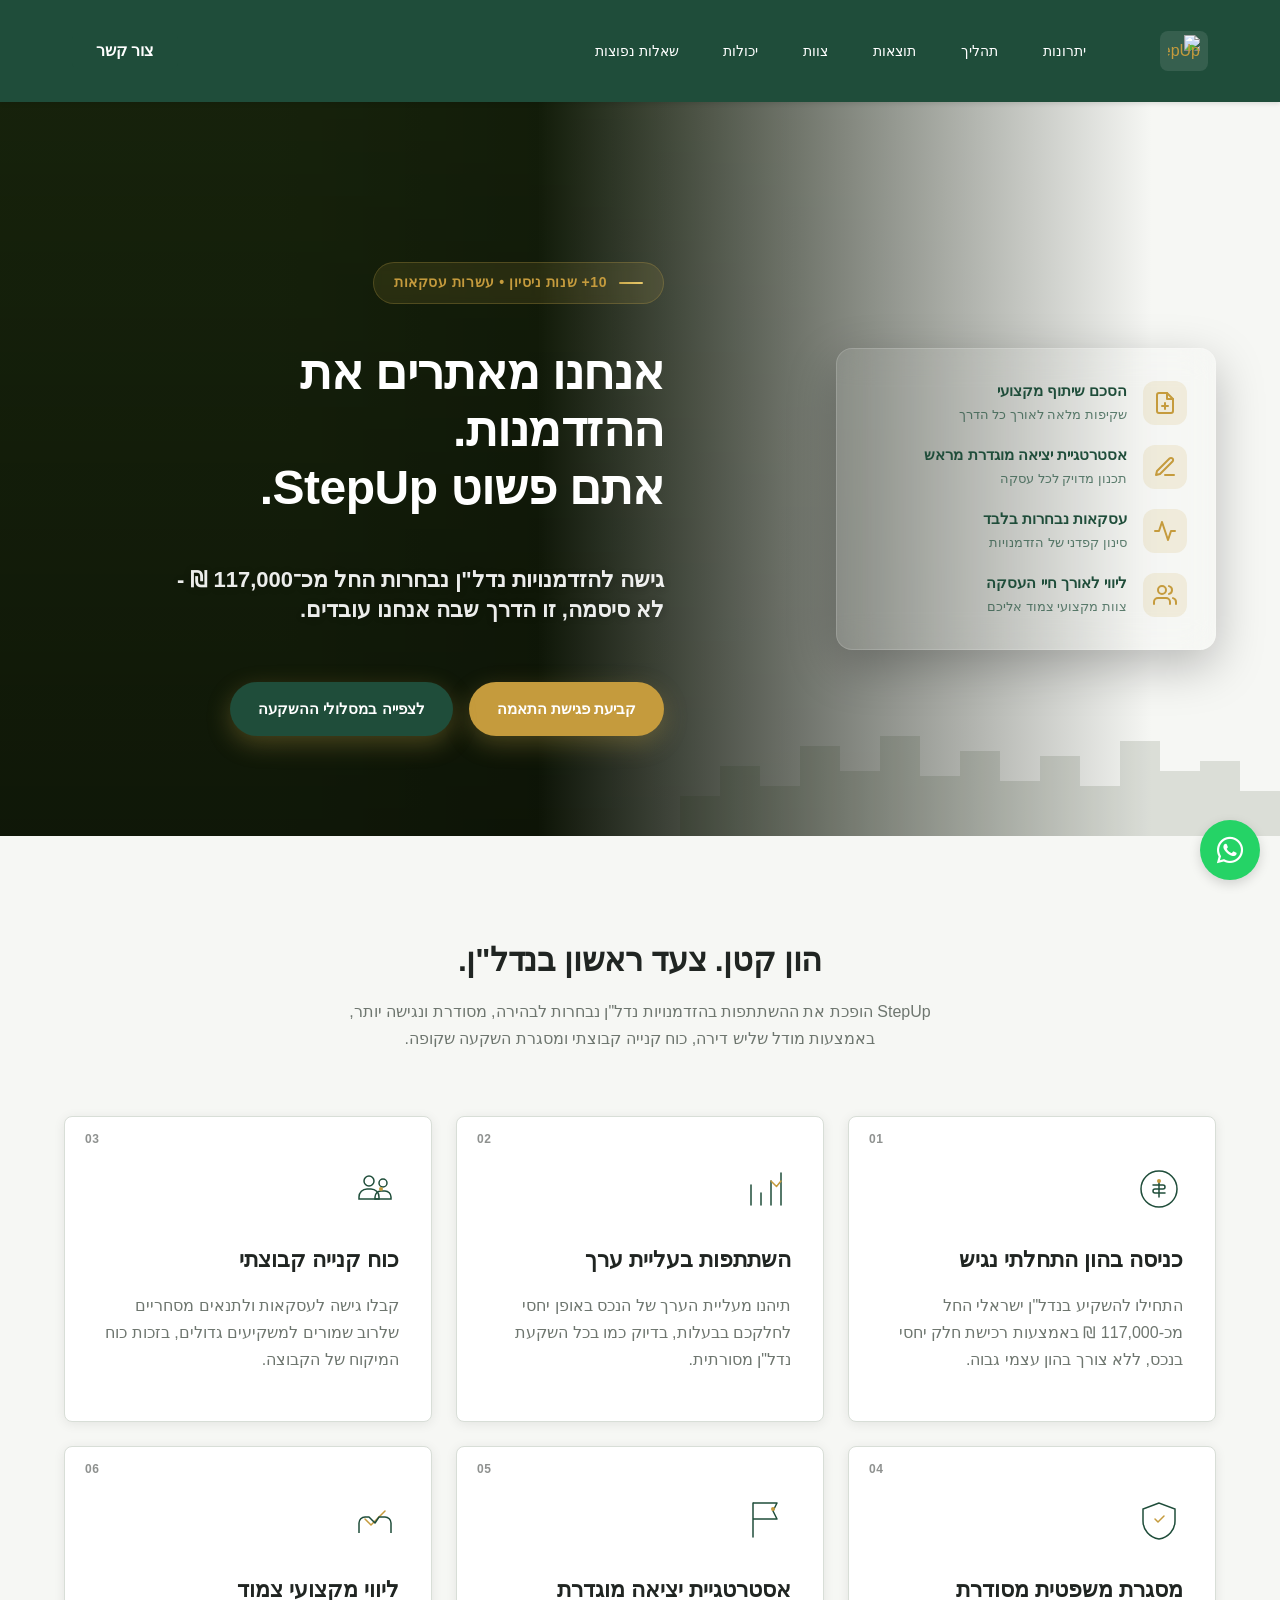
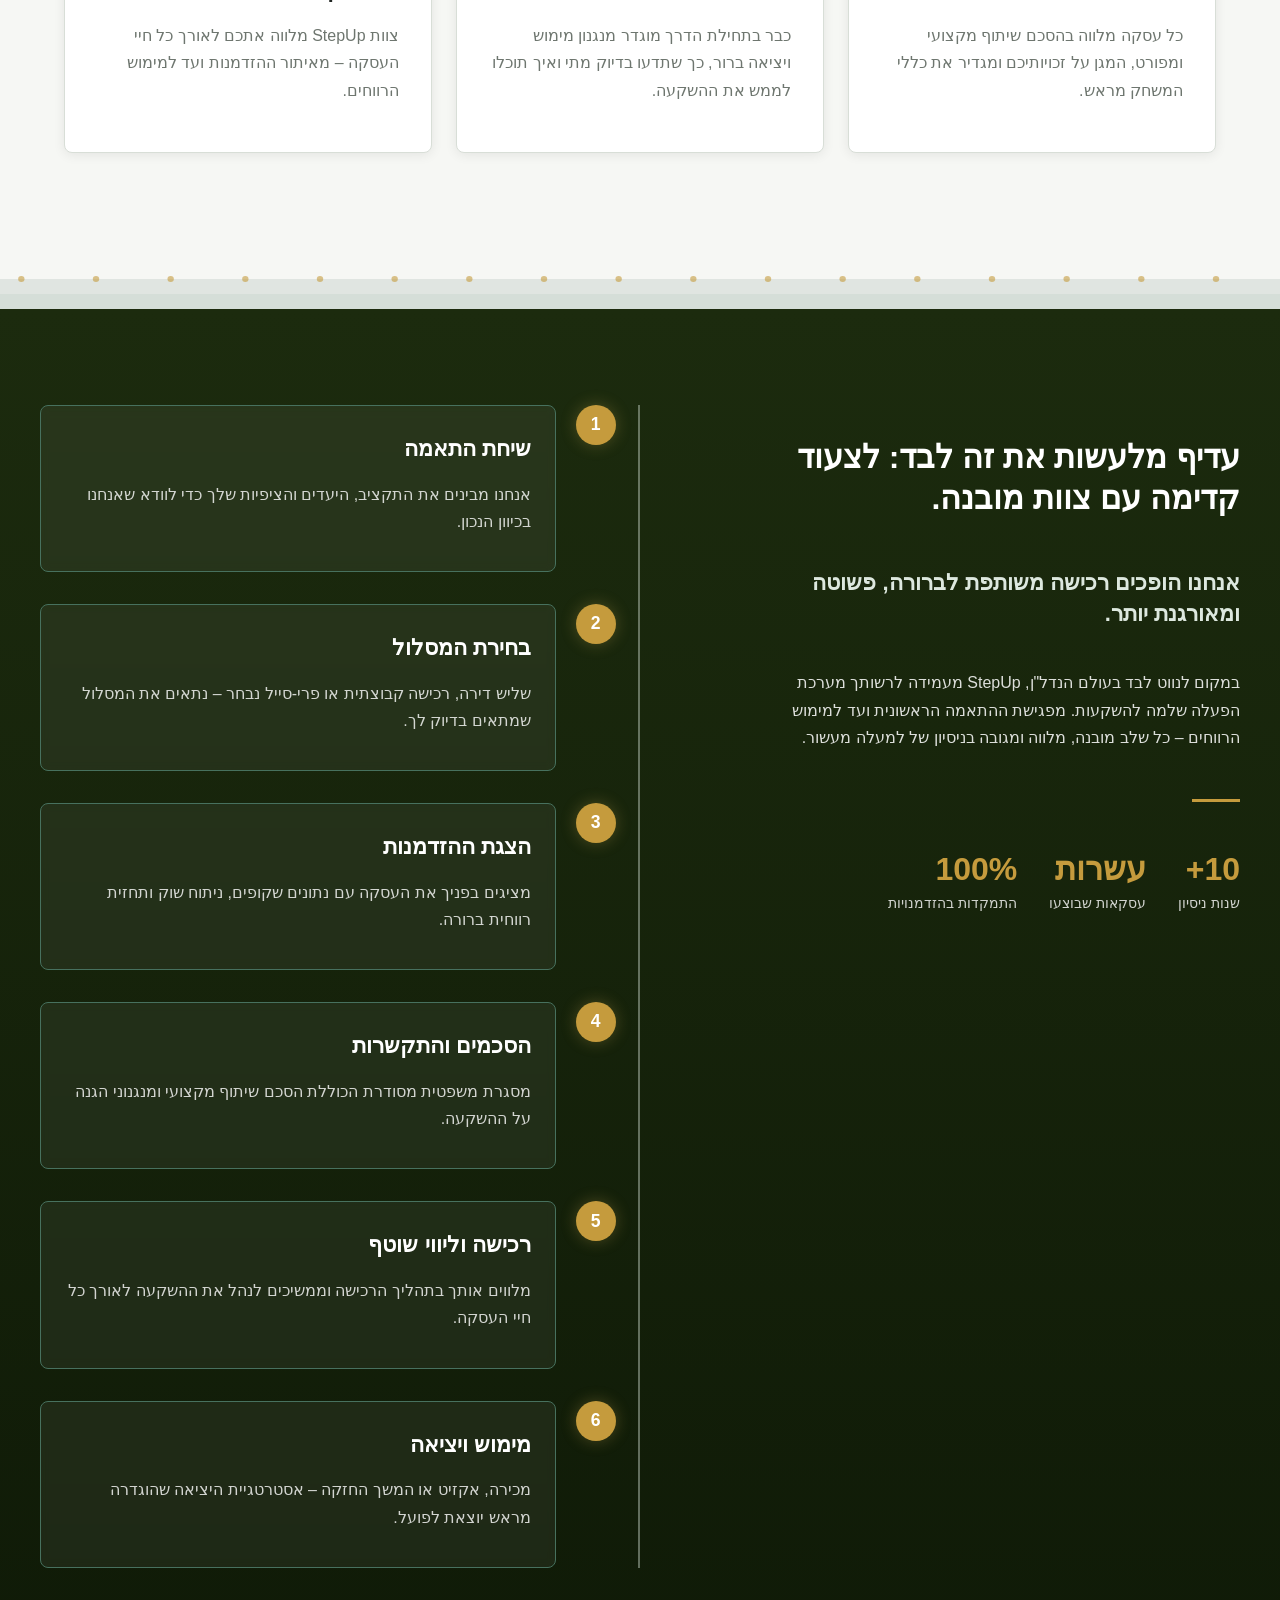
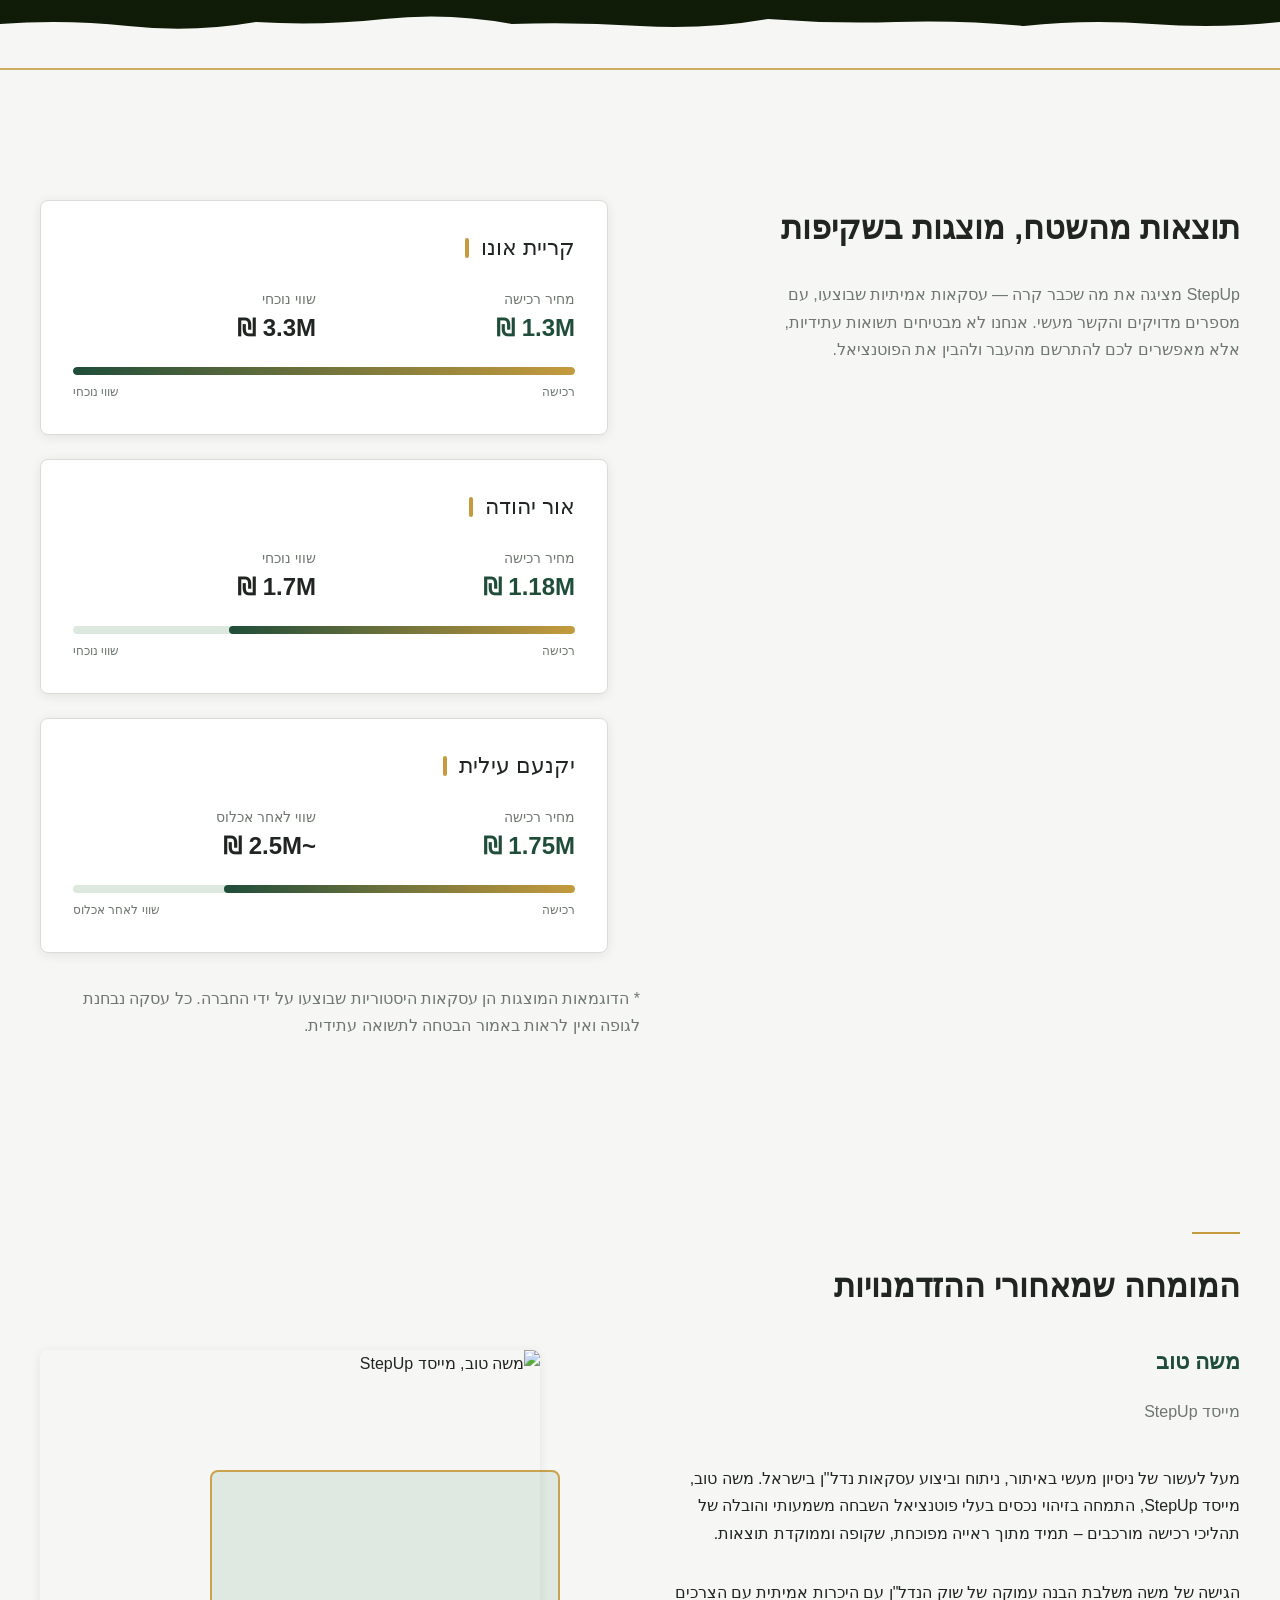
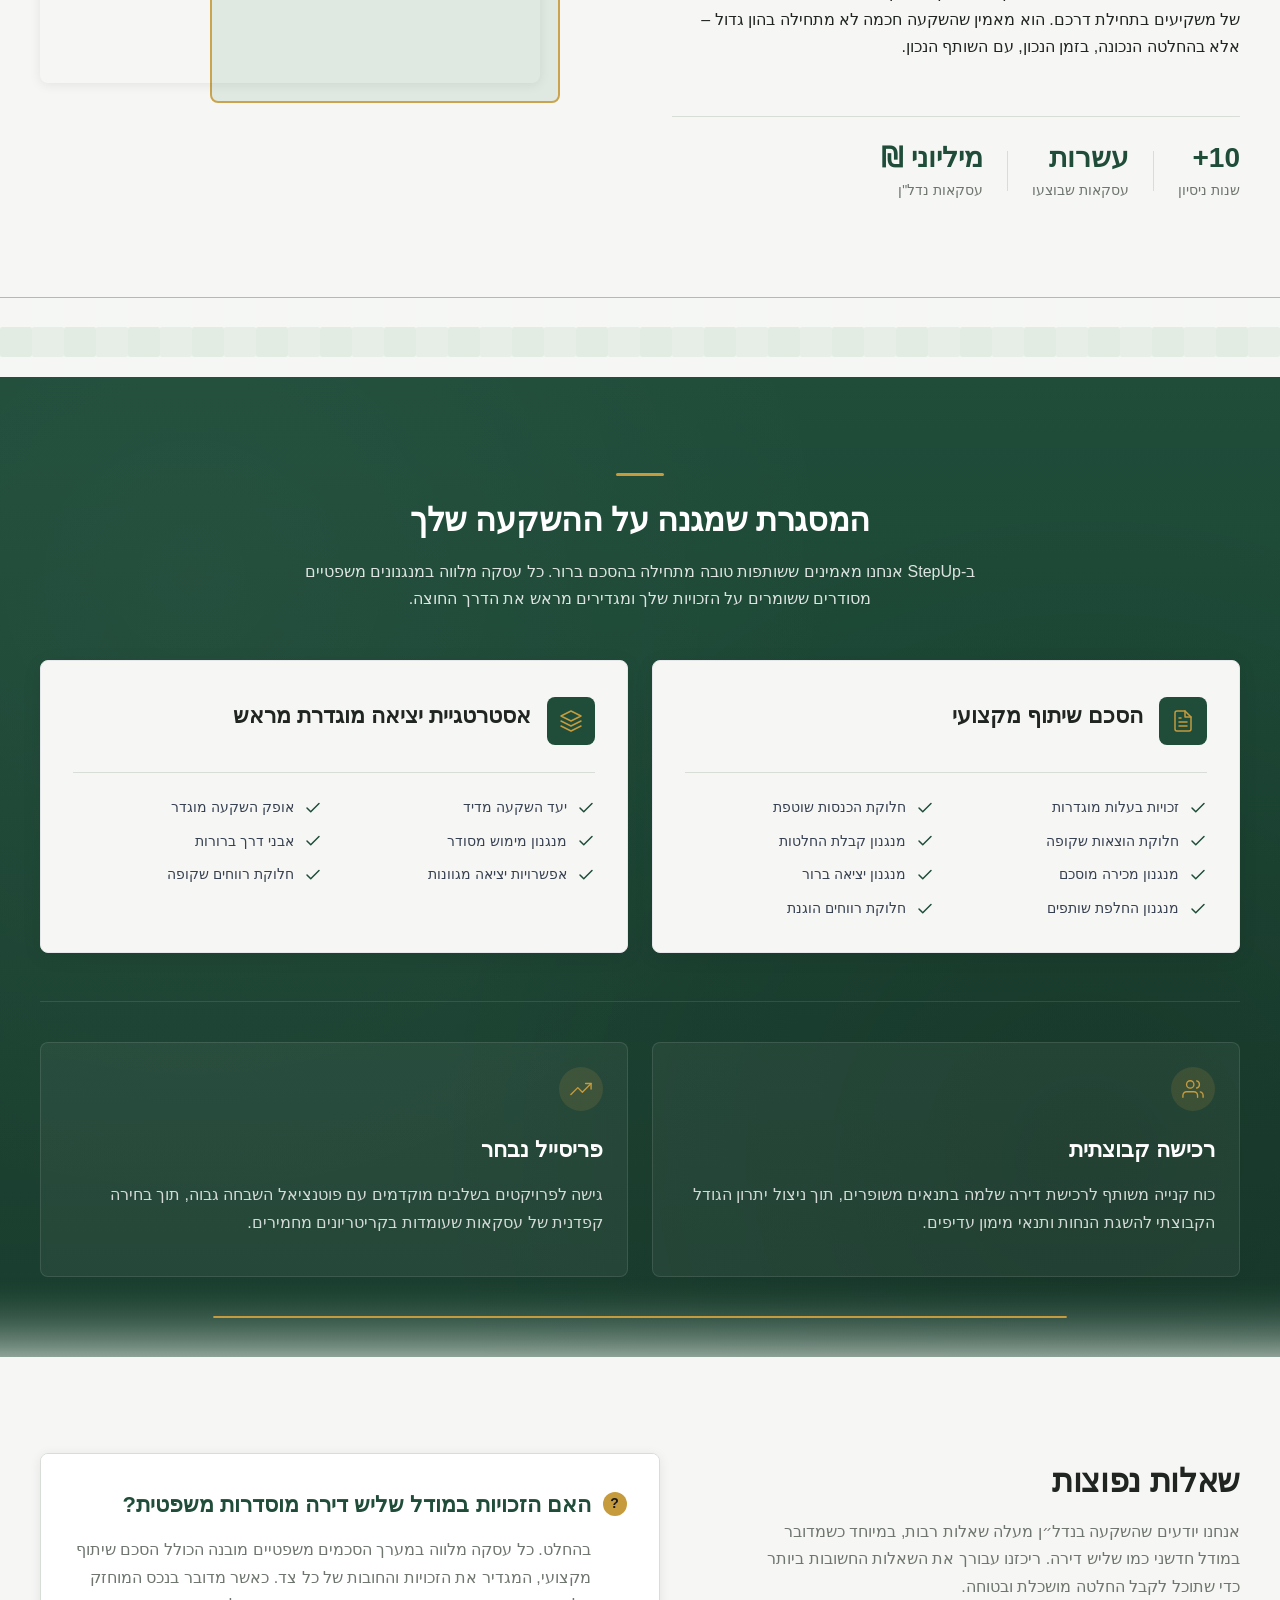
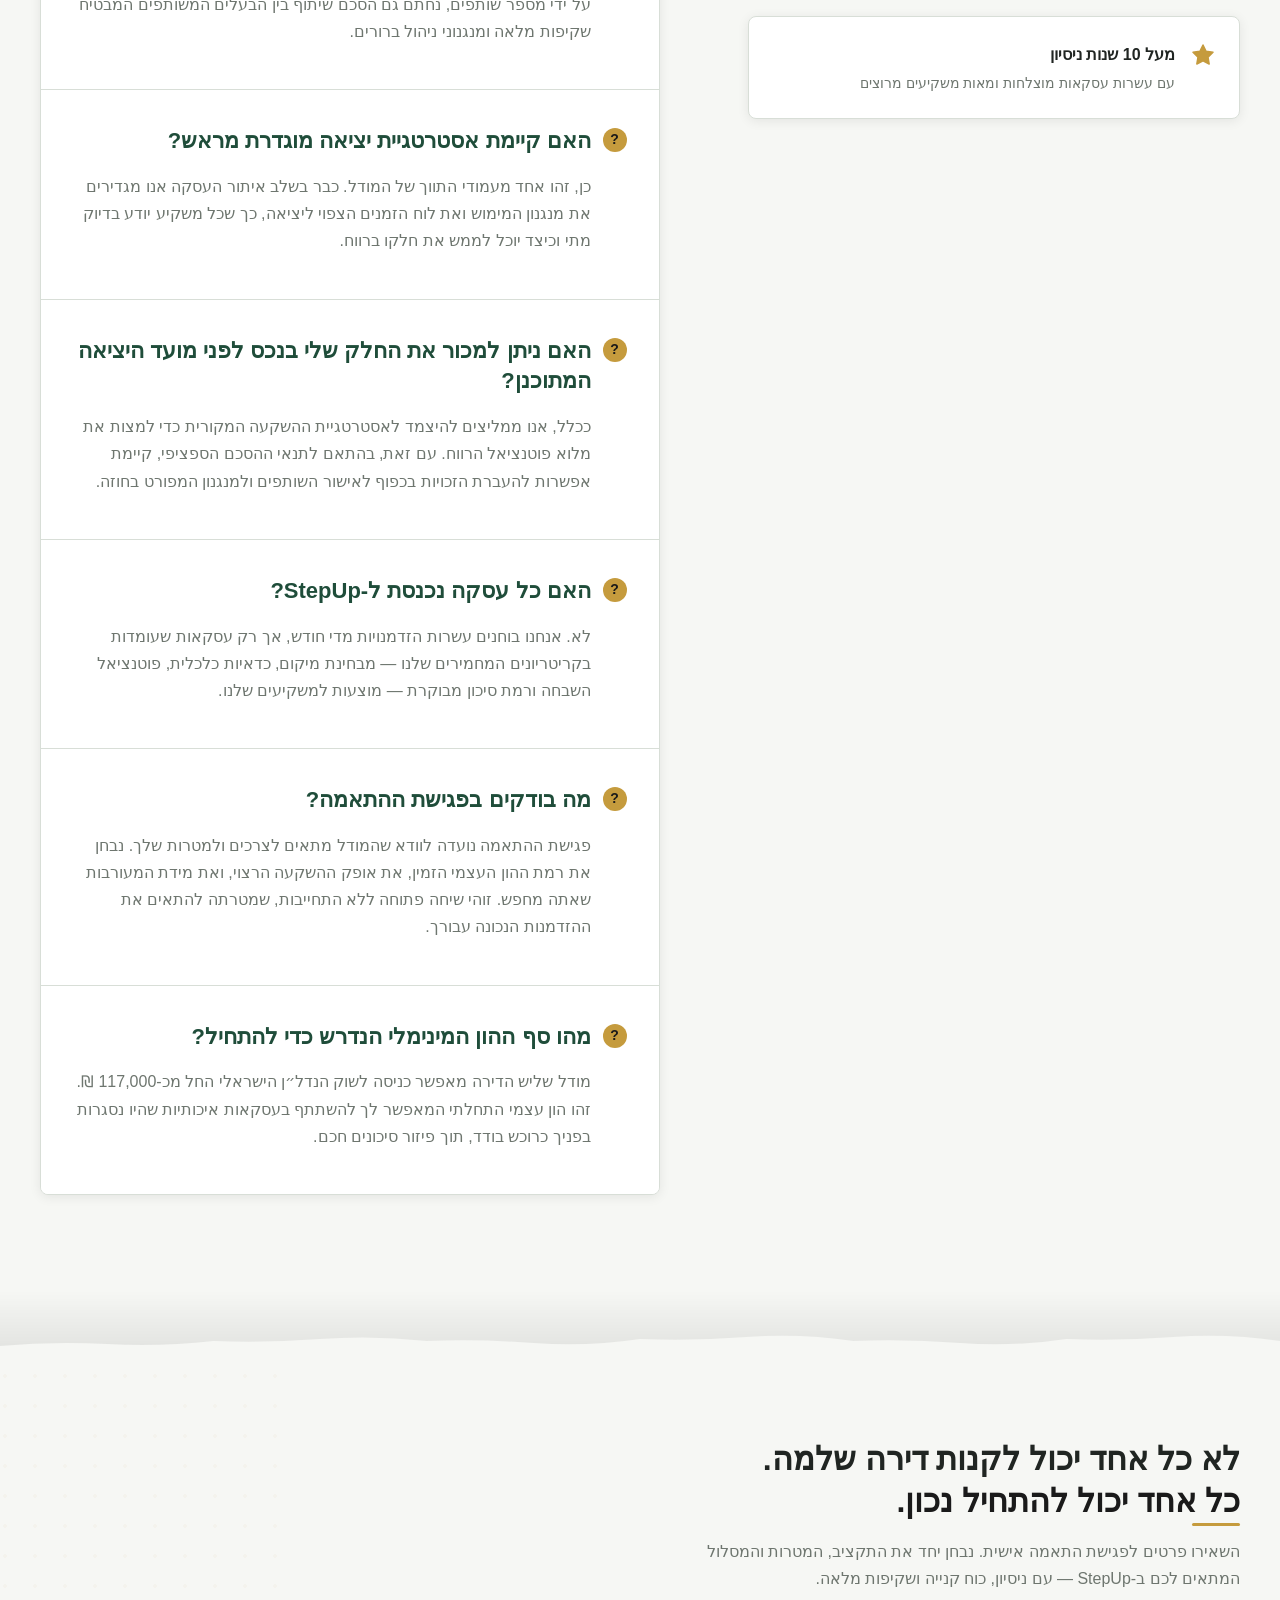
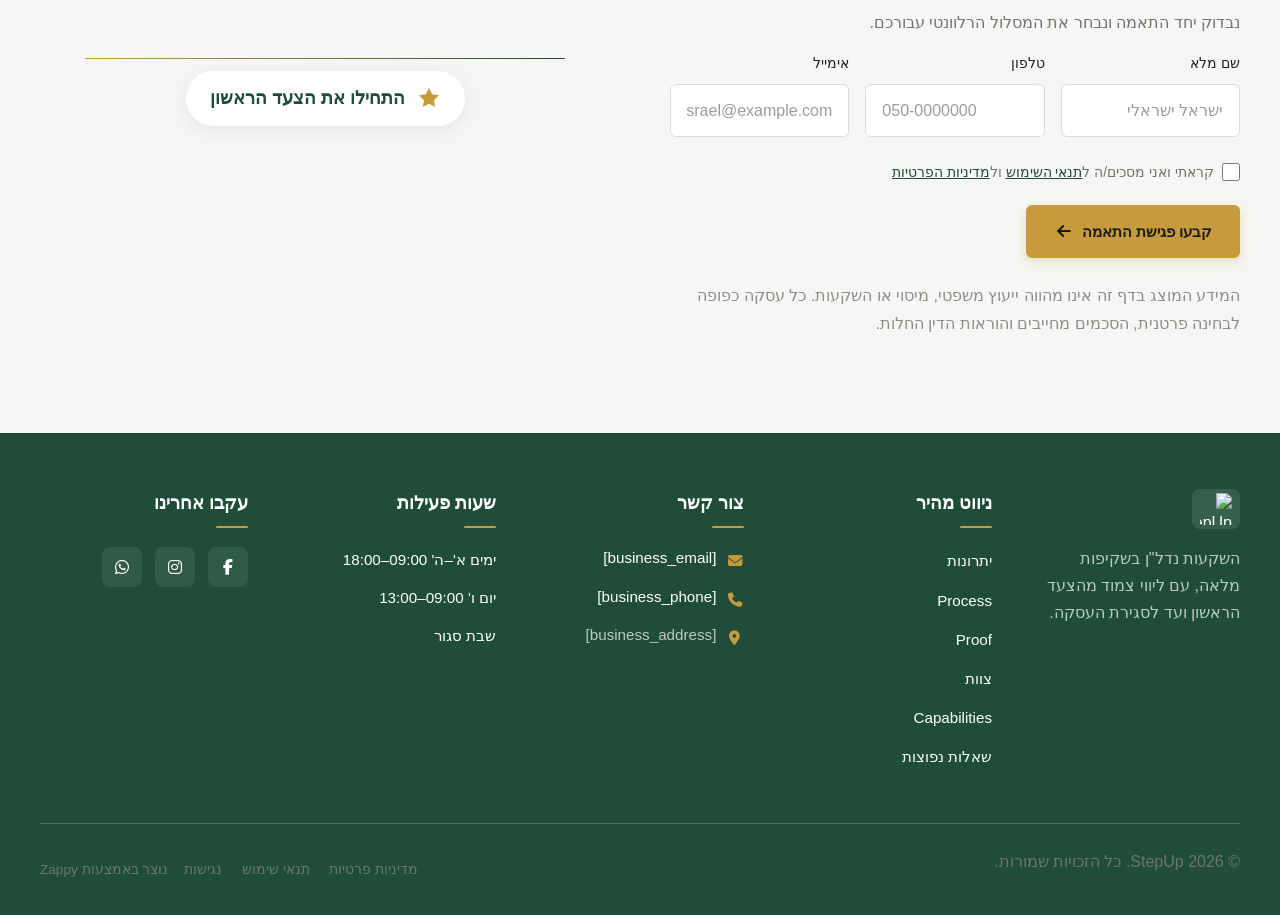
==== commit 29b3ef55: "Incremental sync: 1 page(s) — update_image" ====
--- a/index.html
+++ b/index.html
@@ -1007,10 +1007,10 @@
 <a class="skip-link" href="#main">דלג לתוכן הראשי</a>
   <nav class="navbar" dir="rtl">
   <button class="mobile-toggle" id="mobileToggle" aria-label="Menu">
-    <svg style="display:block !important" class="hamburger-icon" width="24" height="24" viewBox="0 0 24 24" fill="none">
+    <svg class="hamburger-icon" width="24" height="24" viewBox="0 0 24 24" fill="none">
       <path d="M3 12h18M3 6h18M3 18h18" stroke="currentColor" stroke-width="2" stroke-linecap="round"></path>
     </svg>
-    <svg class="close-icon" width="24" height="24" viewBox="0 0 24 24" fill="none" style="display:none !important">
+    <svg class="close-icon" width="24" height="24" viewBox="0 0 24 24" fill="none" style="display: none;">
       <path d="M18 6L6 18M6 6l12 12" stroke="currentColor" stroke-width="2" stroke-linecap="round"></path>
     </svg>
   </button>
@@ -1503,8 +1503,8 @@
           <span class="badge-line"></span>
           <span class="badge-text">10+ שנות ניסיון • עשרות עסקאות</span>
         </div>
-        <h1 class="hero-headline">אנחנו מאתרים את ההזדמנות.&nbsp;<br>אתם פשוט StepUp.</h1>
-        <h3 class="hero-subtitle">גישה להזדמנויות נדל"ן נבחרות החל מכ־117,000 ₪ - לא סיסמה, זו הדרך שבה אנחנו עובדים.</h3>
+        <h1 class="hero-headline" style="">אנחנו מאתרים את ההזדמנות.&nbsp;<br>אתם פשוט StepUp.</h1>
+        <h3 class="hero-subtitle" style="">גישה להזדמנויות נדל"ן נבחרות החל מכ־117,000 ₪ - לא סיסמה, זו הדרך שבה אנחנו עובדים.</h3>
         <div class="hero-cta-group">
           <a href="#consultation" class="btn-primary btn-pill" data-element-type="button" data-element-id="btn-1783926946196-0jivez0a7" data-native-element="true">קביעת פגישת התאמה</a>
           <a href="#tracks" class="btn btn-primary" data-element-type="button" data-element-id="btn-1783926946196-nqx6k29uv" data-native-element="true" style="outline: none; color: rgb(255, 255, 255) !important; border-color: rgb(31, 77, 58) !important; background-color: rgb(31, 77, 58) !important; background-image: none !important;">לצפייה במסלולי ההשקעה</a>
@@ -1517,8 +1517,8 @@
             <svg data-element-type="icon" data-icon-type="svg" width="24" height="24" viewBox="0 0 24 24" fill="none" stroke="currentColor" stroke-width="2" stroke-linecap="round" stroke-linejoin="round"><path d="M14 2H6a2 2 0 0 0-2 2v16a2 2 0 0 0 2 2h12a2 2 0 0 0 2-2V8Z"></path><polyline points="14 2 14 8 20 8"></polyline><line x1="12" y1="18" x2="12" y2="12"></line><line x1="9" y1="15" x2="15" y2="15"></line></svg>
           </div>
           <div class="metric-content">
-            <span class="metric-title"><span style="color: #1f4d3a !important">הסכם שיתוף מקצועי</span></span>
-            <span class="metric-desc"><span style="color: #1f4d3a !important">שקיפות מלאה לאורך כל הדרך</span></span>
+            <span class="metric-title" style=""><span style="color: #1f4d3a !important">הסכם שיתוף מקצועי</span></span>
+            <span class="metric-desc" style=""><span style="color: #1f4d3a !important">שקיפות מלאה לאורך כל הדרך</span></span>
           </div>
         </div>
         <div class="metric-item">
@@ -1526,8 +1526,8 @@
             <svg data-element-type="icon" data-icon-type="svg" width="24" height="24" viewBox="0 0 24 24" fill="none" stroke="currentColor" stroke-width="2" stroke-linecap="round" stroke-linejoin="round"><path d="M12 20h9"></path><path d="M16.5 3.5a2.121 2.121 0 0 1 3 3L7 19l-4 1 1-4L16.5 3.5z"></path></svg>
           </div>
           <div class="metric-content">
-            <span class="metric-title"><span style="color: #1f4d3a !important">אסטרטגיית יציאה מוגדרת מראש</span></span>
-            <span class="metric-desc"><span style="color: #1f4d3a !important">תכנון מדויק לכל עסקה</span></span>
+            <span class="metric-title" style=""><span style="color: #1f4d3a !important">אסטרטגיית יציאה מוגדרת מראש</span></span>
+            <span class="metric-desc" style=""><span style="color: #1f4d3a !important">תכנון מדויק לכל עסקה</span></span>
           </div>
         </div>
         <div class="metric-item">
@@ -1535,8 +1535,8 @@
             <svg data-element-type="icon" data-icon-type="svg" width="24" height="24" viewBox="0 0 24 24" fill="none" stroke="currentColor" stroke-width="2" stroke-linecap="round" stroke-linejoin="round"><polyline points="22 12 18 12 15 21 9 3 6 12 2 12"></polyline></svg>
           </div>
           <div class="metric-content">
-            <span class="metric-title"><span style="color: #1f4d3a !important">עסקאות נבחרות בלבד</span></span>
-            <span class="metric-desc"><span style="color: #1f4d3a !important">סינון קפדני של הזדמנויות</span></span>
+            <span class="metric-title" style=""><span style="color: #1f4d3a !important">עסקאות נבחרות בלבד</span></span>
+            <span class="metric-desc" style=""><span style="color: #1f4d3a !important">סינון קפדני של הזדמנויות</span></span>
           </div>
         </div>
         <div class="metric-item">
@@ -1544,8 +1544,8 @@
             <svg data-element-type="icon" data-icon-type="svg" width="24" height="24" viewBox="0 0 24 24" fill="none" stroke="currentColor" stroke-width="2" stroke-linecap="round" stroke-linejoin="round"><path d="M17 21v-2a4 4 0 0 0-4-4H5a4 4 0 0 0-4 4v2"></path><circle cx="9" cy="7" r="4"></circle><path d="M23 21v-2a4 4 0 0 0-3-3.87"></path><path d="M16 3.13a4 4 0 0 1 0 7.75"></path></svg>
           </div>
           <div class="metric-content">
-            <span class="metric-title"><span style="color: #1f4d3a !important">ליווי לאורך חיי העסקה</span></span>
-            <span class="metric-desc"><span style="color: rgb(255, 255, 255) !important;"><span style="color: #1f4d3a !important">צוות מקצועי צמוד אליכם</span></span></span>
+            <span class="metric-title" style=""><span style="color: #1f4d3a !important">ליווי לאורך חיי העסקה</span></span>
+            <span class="metric-desc" style=""><span style="color: rgb(255, 255, 255) !important;"><span style="color: #1f4d3a !important">צוות מקצועי צמוד אליכם</span></span></span>
           </div>
         </div>
       </div>
@@ -1563,7 +1563,7 @@
     <div class="index-benefits-section-container" id="zappy-section-2">
         <!-- Intro Block -->
         <div class="benefits-intro">
-            <h2>הון קטן. צעד ראשון בנדל"ן.</h2>
+            <h2 style="">הון קטן. צעד ראשון בנדל"ן.</h2>
             <p>StepUp הופכת את ההשתתפות בהזדמנויות נדל"ן נבחרות לבהירה, מסודרת ונגישה יותר, באמצעות מודל שליש דירה, כוח קנייה קבוצתי ומסגרת השקעה שקופה.</p>
         </div>
 
@@ -2183,7 +2183,7 @@
         </linearGradient>
       </defs>
       <rect width="1200" height="60" fill="url(#faqShadowGrad)"></rect>
-      <path d="M0,60 L0,55 Q50,50 100,53 T200,50 Q250,52 300,48 T400,50 Q450,48 500,52 T600,48 Q650,50 700,46 T800,50 Q850,48 900,52 T1000,48 Q1050,50 1100,46 T1200,50 L1200,60 Z" fill="var(--bg-dark)"></path>
+      <path d="M0,60 L0,55 Q50,50 100,53 T200,50 Q250,52 300,48 T400,50 Q450,48 500,52 T600,48 Q650,50 700,46 T800,50 Q850,48 900,52 T1000,48 Q1050,50 1100,46 T1200,50 L1200,60 Z" fill="var(--bg-light)"></path>
     </svg>
   </div>
 </section>
@@ -2203,16 +2203,16 @@
             </p>
 
             <form class="contact-form">
-                <div class="contact-form__fields">
-                    <div class="contact-form__field">
+                <div class="contact-form__fields zappy-preserve-css-grid" id="zappy-auto-grid-1783927459183-iqq2i5" data-zappy-auto-grid="true" data-original-item-width="179" data-original-gap="16px" style="display: grid; --zappy-grid-cols: repeat(auto-fit, minmax(min(100%, 179px), 1fr)); grid-template-columns: repeat(auto-fit, minmax(min(100%, 179px), 1fr)); align-items: stretch !important;" data-zappy-explicit-columns="true">
+                    <div class="contact-form__field" data-grid-item-index="0">
                         <label for="cta-name" class="contact-form__label">שם מלא</label>
                         <input type="text" id="cta-name" name="name" class="contact-form__input" placeholder="ישראל ישראלי" required="">
                     </div>
-                    <div class="contact-form__field">
+                    <div class="contact-form__field" data-grid-item-index="1">
                         <label for="cta-phone" class="contact-form__label">טלפון</label>
                         <input type="tel" id="cta-phone" name="phone" class="contact-form__input" placeholder="050-0000000" required="">
                     </div>
-                    <div class="contact-form__field">
+                    <div class="contact-form__field" data-grid-item-index="2">
                         <label for="cta-email" class="contact-form__label">אימייל</label>
                         <input type="email" id="cta-email" name="email" class="contact-form__input" placeholder="israel@example.com" required="">
                     </div>
@@ -2225,7 +2225,7 @@
                     </label>
                 </div>
 
-                <button type="submit" class="contact-form__submit">
+                <button type="submit" class="contact-form__submit" data-element-type="button" data-element-id="btn-1783927458882-r5fylpc1i" data-native-element="true">
                     <span>קבעו פגישת התאמה</span>
                     <svg data-element-type="icon" data-icon-type="svg" width="20" height="20" viewBox="0 0 20 20" fill="none" xmlns="http://www.w3.org/2000/svg">
                         <path d="M4.16699 10H15.8337" stroke="currentColor" stroke-width="2" stroke-linecap="round" stroke-linejoin="round"></path>
@@ -2241,7 +2241,7 @@
 
         <div class="index-cta-section__media">
             <div class="index-cta-section__image-wrapper">
-                <img data-preserve-image="index-cta-image-1" data-context="A modern, bright real estate investment consultation scene with a professional advisor and a young couple reviewing documents at a clean desk, with architectural plans and a subtle city skyline view through a window, conveying trust, transparency, and opportunity in the Israeli real estate market." width="600" height="400" src="" alt="פגישת ייעוץ השקעות נדלן מקצועית" class="index-cta-section__image" style="object-fit: cover; object-position: center;" loading="lazy" decoding="async" fetchpriority="low">
+                <div data-zappy-zoom-wrapper="true" data-element-id="img-1783927458894-ygyc9ey7v" data-element-type="image" data-zappy-zoom-wrapper-width="1px" data-zappy-zoom-wrapper-height="1px" data-zappy-zoom-wrapper-width-mode="px" data-zappy-zoom-wrapper-align="center" style="position: relative !important; overflow: hidden !important; width: 1px !important; max-width: 100% !important; margin-left: auto !important; margin-right: auto !important; display: block !important; height: 1px !important;" data-zappy-zoom-clip="true" data-zappy-wrapper-margins-applied="true"><img data-preserve-image="index-cta-image-1" data-context="A modern, bright real estate investment consultation scene with a professional advisor and a young couple reviewing documents at a clean desk, with architectural plans and a subtle city skyline view through a window, conveying trust, transparency, and opportunity in the Israeli real estate market." width="600" height="400" src="/assets/image-img-mriwd5o9-1783927485945-yvq49l.webp?v=1783927495397" alt="פגישת ייעוץ השקעות נדלן מקצועית" class="index-cta-section__image" data-zappy-editable-image="true" style="border-radius: 8px; object-position: 50% 50% !important; object-fit: cover !important; width: 100% !important; height: 100% !important; max-width: none !important; display: block !important; margin: 0px !important; left: 0% !important; top: 0% !important; max-height: none !important;" data-element-type="image" data-element-id="img-1783927458894-ygyc9ey7v" data-zappy-object-position="50% 50%" data-zappy-zoom="1" loading="lazy" decoding="async" fetchpriority="low"></div>
                 <div class="index-cta-section__image-accent"></div>
             </div>
             <div class="index-cta-section__tagline">
@@ -2382,4 +2382,146 @@
       }, 500);
     })();
     </script>
+
+    <script>
+    (function(){
+      var _applied=false;
+      function _isHeroBg(w){var img=w.querySelector('img');if(img&&(img.getAttribute('data-hero-bg')==='true'||img.getAttribute('data-hero-background')==='true'))return true;var p=(w.style.position||'').replace(/\s*!important\s*/g,'').trim();var ww=(w.style.width||'').replace(/\s*!important\s*/g,'').trim();var hh=(w.style.height||'').replace(/\s*!important\s*/g,'').trim();return p==='absolute'&&ww==='100%'&&hh==='100%';}
+      function fixDesktopWrappers(){
+        // No-op: desktop wrapper restoration is handled by ZAPPY_PUBLISHED_ZOOM_WRAPPER_RUNTIME
+        // in script.js (restoreWrapperDimensions). The old inflation logic here was expanding
+        // small wrappers (e.g. 139px logo wrappers) to their parent width, conflicting with
+        // the correct stored dimensions.
+      }
+      function _parsePos(s){var x=50,y=50;try{var m=(s||'').match(/(-?d+(?:.d+)?)%s+(-?d+(?:.d+)?)%/);if(m){x=parseFloat(m[1]);y=parseFloat(m[2]);}}catch(e){}if(!isFinite(x))x=50;if(!isFinite(y))y=50;return{x:Math.max(0,Math.min(100,x)),y:Math.max(0,Math.min(100,y))};}
+      function _coverPct(iA,cA){if(!isFinite(iA)||iA<=0||!isFinite(cA)||cA<=0)return{w:100,h:100};if(iA>=cA)return{w:(iA/cA)*100,h:100};return{w:100,h:(cA/iA)*100};}
+      function applyMobile(){
+        if(_applied)return;_applied=true;
+        document.querySelectorAll('[data-zappy-zoom-wrapper="true"]').forEach(function(w){
+          if(_isHeroBg(w))return;
+          var cw=w.style.getPropertyValue('width');
+          var _sW=parseFloat(w.getAttribute('data-zappy-zoom-wrapper-width'))||0;
+          var _sH=parseFloat(w.getAttribute('data-zappy-zoom-wrapper-height'))||0;
+          if(!cw&&!(_sW>0&&_sH>0))return;
+          if(!w._zappyDesktop)w._zappyDesktop={wStyle:w.getAttribute('style')};
+          var img=w.querySelector('img');
+          if(!img)return;
+          if(!img._zappyDesktop)img._zappyDesktop={src:img.getAttribute('src'),style:img.getAttribute('style')};
+          var mobileZoomStr=img.getAttribute('data-zappy-mobile-zoom');
+          var mobileZoom=parseFloat(mobileZoomStr);
+          var mobileSrc=img.getAttribute('data-zappy-mobile-src');
+          var mobilePos=img.getAttribute('data-zappy-mobile-object-position');
+          var parentOvf=w.parentElement?((w.parentElement.style.overflow||'')+(window.getComputedStyle(w.parentElement).overflow||'')).trim():'';
+          var inConstrainedParent=parentOvf.indexOf('hidden')!==-1||parentOvf.indexOf('clip')!==-1;
+          if(inConstrainedParent){
+            w.style.setProperty('max-width','100%','important');
+          }else{
+            w.style.setProperty('width','100%','important');
+            w.style.setProperty('max-width','100%','important');
+          }
+          if(mobileSrc)img.src=mobileSrc;
+          function _applyZoomCrop(_img,_w,_ePos,_eZoom){
+            var rect=_w.getBoundingClientRect();
+            if(!rect||!rect.width||!rect.height)return;
+            var nW=_img.naturalWidth||0,nH=_img.naturalHeight||0;
+            if(!(nW>0&&nH>0))return;
+            var iA=nW/nH,cA=rect.width/rect.height;
+            var cv=_coverPct(iA,cA);
+            var wP=100,hP=100;
+            if(_eZoom>=1){wP=cv.w*_eZoom;hP=cv.h*_eZoom;}
+            else{var t2=(_eZoom-0.5)/0.5;if(!isFinite(t2))t2=0;t2=Math.max(0,Math.min(1,t2));wP=100+t2*(cv.w-100);hP=100+t2*(cv.h-100);}
+            var p2=_parsePos(_ePos);
+            var lP=(100-wP)*(p2.x/100);
+            var tP=(100-hP)*(p2.y/100);
+            _img.style.setProperty('position','absolute','important');
+            _img.style.setProperty('left',lP+'%','important');
+            _img.style.setProperty('top',tP+'%','important');
+            _img.style.setProperty('width',wP+'%','important');
+            _img.style.setProperty('height',hP+'%','important');
+            _img.style.setProperty('max-width','none','important');
+            _img.style.setProperty('max-height','none','important');
+            _img.style.setProperty('display','block','important');
+            _img.style.setProperty('object-fit',_eZoom<1?'fill':'cover','important');
+            _img.style.setProperty('transform','none','important');
+            _img.style.setProperty('margin','0','important');
+          }
+          if(_sW>0&&_sH>0){
+            var effZoom=(isFinite(mobileZoom)&&mobileZoom>0)?mobileZoom:(parseFloat(img.getAttribute('data-zappy-zoom'))||1);
+            var effPos=mobilePos||img.getAttribute('data-zappy-object-position')||img.style.objectPosition||'50% 50%';
+            w.style.setProperty('overflow','hidden','important');
+            w.style.setProperty('position','relative','important');
+            w.style.setProperty('width','100%','important');
+            w.style.setProperty('max-width','100%','important');
+            if(_sW>0&&_sH>0){w.style.setProperty('padding-bottom','0','important');w.style.setProperty('aspect-ratio',_sW+'/'+_sH,'important');w.style.setProperty('height','auto','important');}
+            _applyZoomCrop(img,w,effPos,effZoom);
+            if(!(img.complete&&img.naturalWidth>0)){
+              (function(_i,_w2,_p,_z){_i.addEventListener('load',function _ol(){_i.removeEventListener('load',_ol);try{_applyZoomCrop(_i,_w2,_p,_z);}catch(e){}});
+              })(img,w,effPos,effZoom);
+            }
+          }else{
+            if(!inConstrainedParent)w.style.setProperty('height','auto','important');
+            img.style.setProperty('position','relative','important');
+            img.style.setProperty('width','100%','important');
+            img.style.setProperty('height','auto','important');
+            img.style.setProperty('max-width','100%','important');
+            img.style.setProperty('max-height',inConstrainedParent?'none':'400px','important');
+            img.style.setProperty('object-fit','cover','important');
+            img.style.setProperty('left','0','important');
+            img.style.setProperty('top','0','important');
+            img.style.setProperty('transform','none','important');
+          }
+        });
+        document.querySelectorAll('img[data-zappy-mobile-src],img[data-zappy-mobile-object-position],img[data-zappy-mobile-zoom]').forEach(function(img){
+          var zw=img.closest('[data-zappy-zoom-wrapper="true"]');
+          if(zw&&!_isHeroBg(zw))return;
+          if(!img._zappyDesktop)img._zappyDesktop={src:img.getAttribute('src'),style:img.getAttribute('style')};
+          var mobileSrc=img.getAttribute('data-zappy-mobile-src');
+          var mobilePos=img.getAttribute('data-zappy-mobile-object-position');
+          var mobileZoom=parseFloat(img.getAttribute('data-zappy-mobile-zoom'));
+          if(mobileSrc)img.src=mobileSrc;
+          if(mobilePos)img.style.setProperty('object-position',mobilePos,'important');
+          if(mobileZoom>1){
+            img.style.setProperty('transform','scale('+mobileZoom+')','important');
+            img.style.setProperty('transform-origin',mobilePos||'50% 50%','important');
+            var p=img.parentElement;
+            if(p)p.style.setProperty('overflow','hidden','important');
+          }
+        });
+      }
+      function revertDesktop(){
+        if(!_applied)return;_applied=false;
+        document.querySelectorAll('[data-zappy-zoom-wrapper="true"]').forEach(function(w){
+          if(w._zappyDesktop&&w._zappyDesktop.wStyle!=null){w.setAttribute('style',w._zappyDesktop.wStyle);}
+          var img=w.querySelector('img');
+          if(img&&img._zappyDesktop){
+            if(img._zappyDesktop.src!=null)img.setAttribute('src',img._zappyDesktop.src);
+            if(img._zappyDesktop.style!=null)img.setAttribute('style',img._zappyDesktop.style);
+            else img.removeAttribute('style');
+          }
+        });
+        document.querySelectorAll('img[data-zappy-mobile-src],img[data-zappy-mobile-object-position],img[data-zappy-mobile-zoom]').forEach(function(img){
+          var zw=img.closest('[data-zappy-zoom-wrapper="true"]');
+          if(zw&&!_isHeroBg(zw))return;
+          if(img._zappyDesktop){
+            if(img._zappyDesktop.src!=null)img.setAttribute('src',img._zappyDesktop.src);
+            if(img._zappyDesktop.style!=null)img.setAttribute('style',img._zappyDesktop.style);
+            else img.removeAttribute('style');
+          }
+        });
+        _fixHeroBgWrappers();
+        fixDesktopWrappers();
+      }
+      function _fixHeroBgWrappers(){var isMob=window.innerWidth<=768;document.querySelectorAll('[data-zappy-zoom-wrapper="true"]').forEach(function(w){if(!_isHeroBg(w))return;w.style.setProperty('position','absolute','important');w.style.setProperty('top','0','important');w.style.setProperty('left','0','important');w.style.setProperty('width','100%','important');w.style.setProperty('height','100%','important');w.style.setProperty('max-width','none','important');w.style.setProperty('overflow','hidden','important');w.setAttribute('data-zappy-zoom-wrapper-width-mode','full');var img=w.querySelector('img');if(img){img.style.setProperty('width','100%','important');img.style.setProperty('height','100%','important');img.style.setProperty('object-fit','cover','important');img.style.setProperty('position','relative','important');img.style.setProperty('top','0','important');img.style.setProperty('left','0','important');img.style.setProperty('max-width','none','important');img.style.setProperty('max-height','none','important');img.style.setProperty('display','block','important');if(isMob){var mSrc=img.getAttribute('data-zappy-mobile-src');var mPos=img.getAttribute('data-zappy-mobile-object-position');var mZoom=parseFloat(img.getAttribute('data-zappy-mobile-zoom'));if(mSrc){if(!img._zappyDesktop)img._zappyDesktop={src:img.getAttribute('src'),style:img.getAttribute('style')};img.src=mSrc;}if(mPos)img.style.setProperty('object-position',mPos,'important');if(mZoom>1){img.style.setProperty('transform','scale('+mZoom+')','important');img.style.setProperty('transform-origin',mPos||'50% 50%','important');}}}});}
+      function init(){
+        _fixHeroBgWrappers();
+        var mq=window.matchMedia('(max-width:768px)');
+        function onChange(e){if(e.matches)applyMobile();else revertDesktop();}
+        if(mq.matches)applyMobile();
+        else fixDesktopWrappers();
+        try{mq.addEventListener('change',onChange);}catch(e){mq.addListener(onChange);}
+      }
+      if(document.readyState==='loading')document.addEventListener('DOMContentLoaded',init);
+      else setTimeout(init,50);
+    })();
+    </script>
 </body></html>
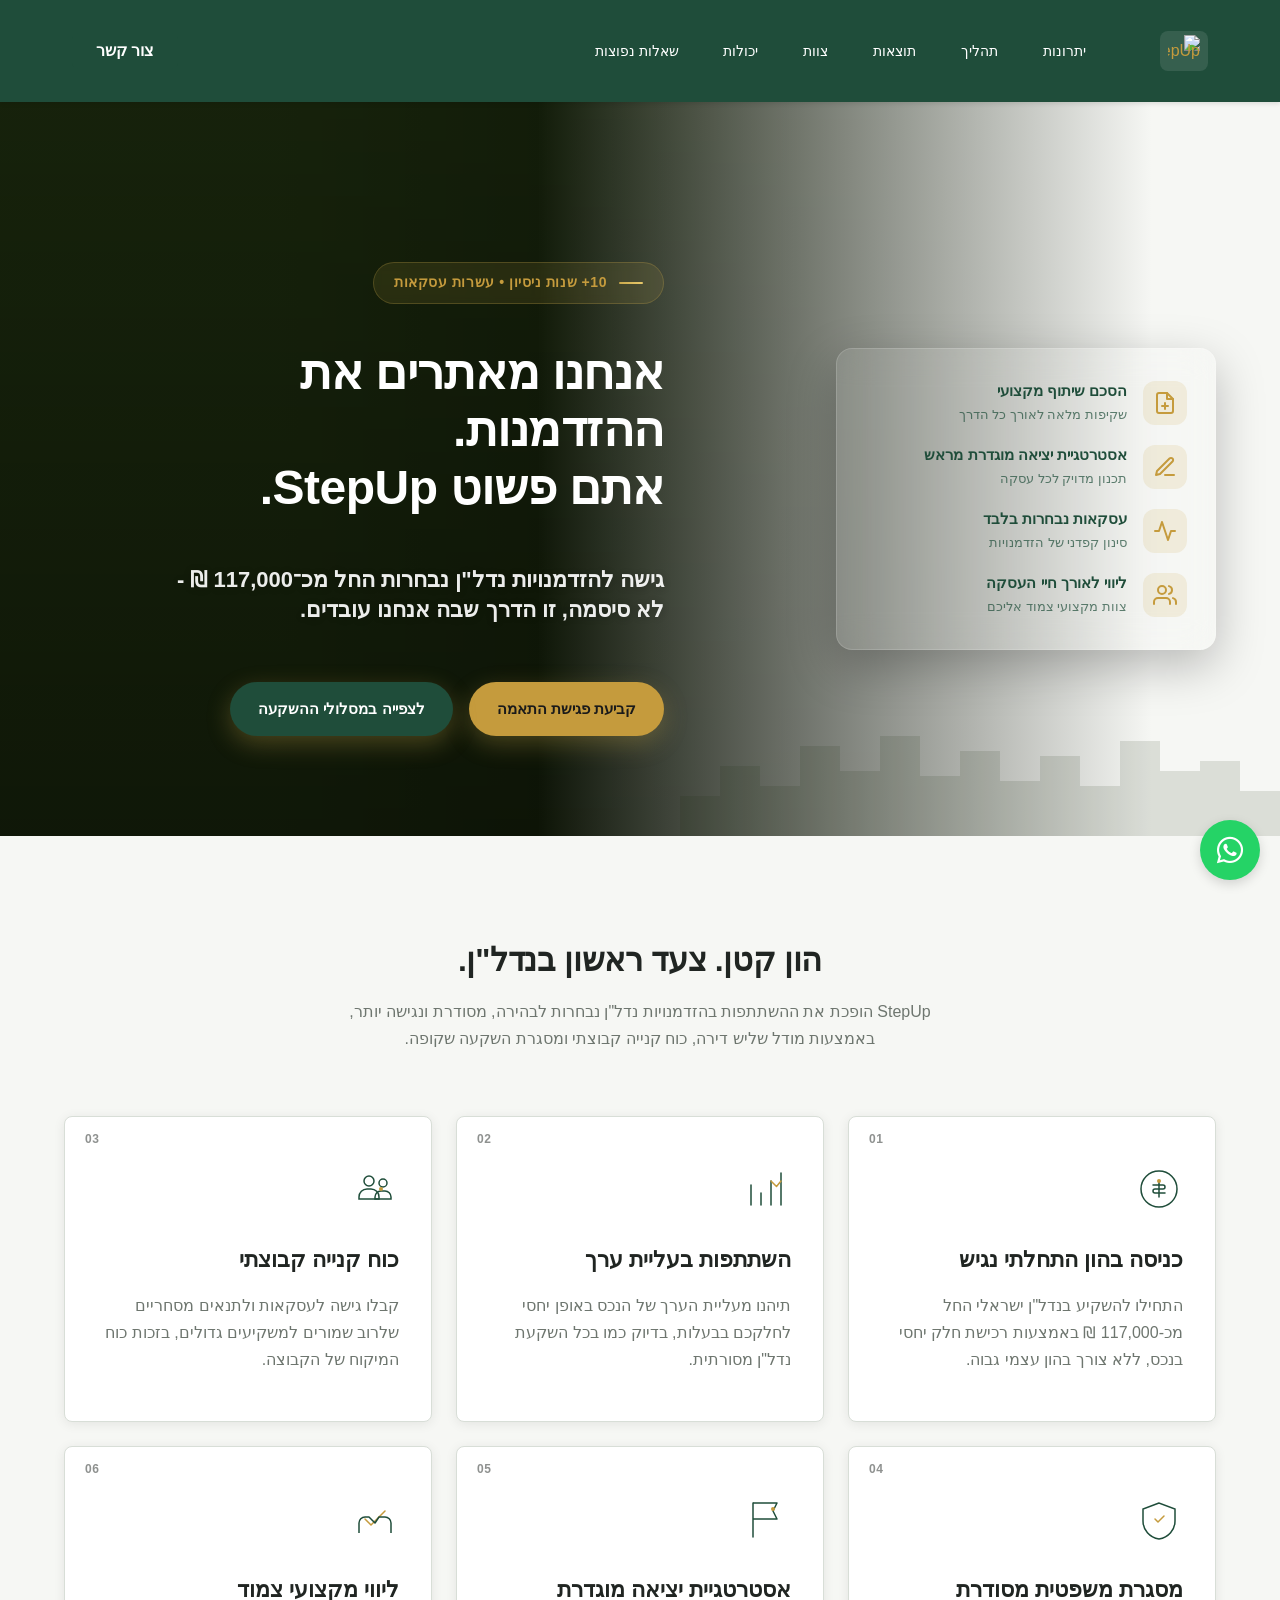
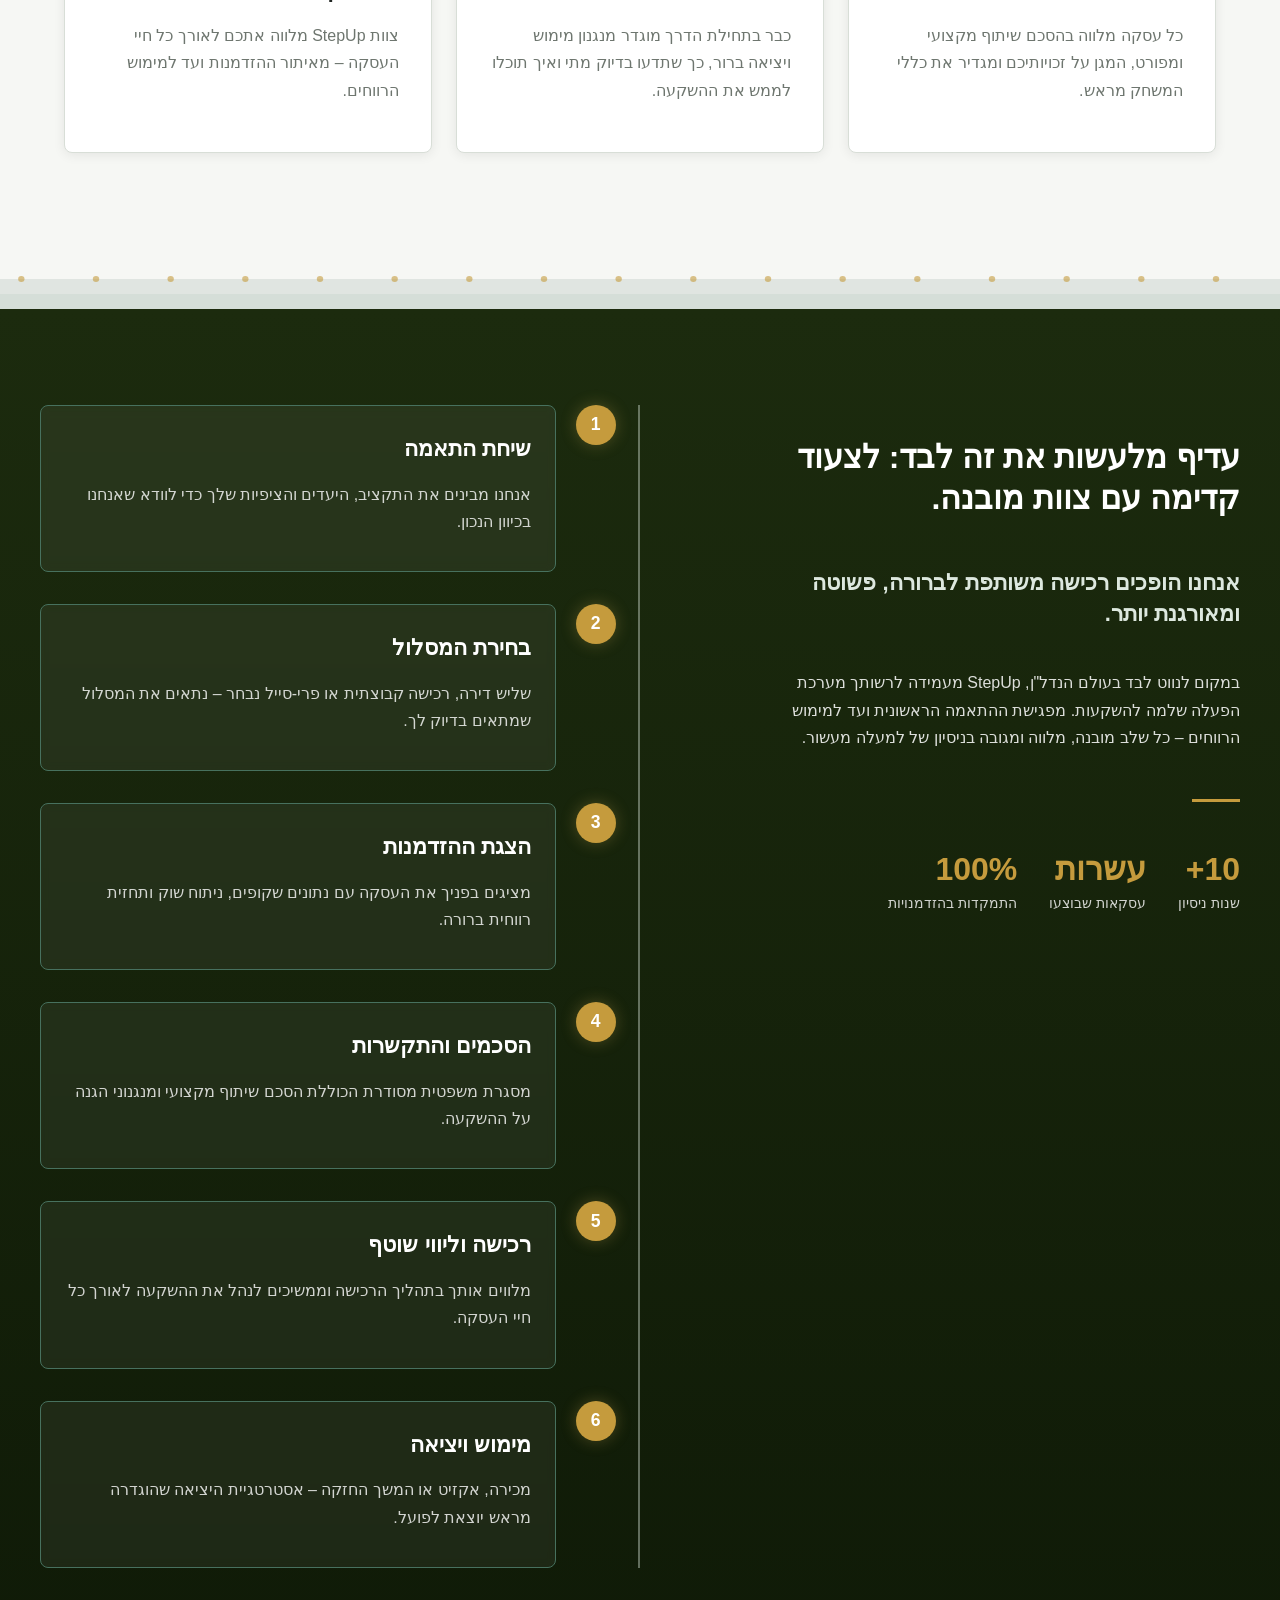
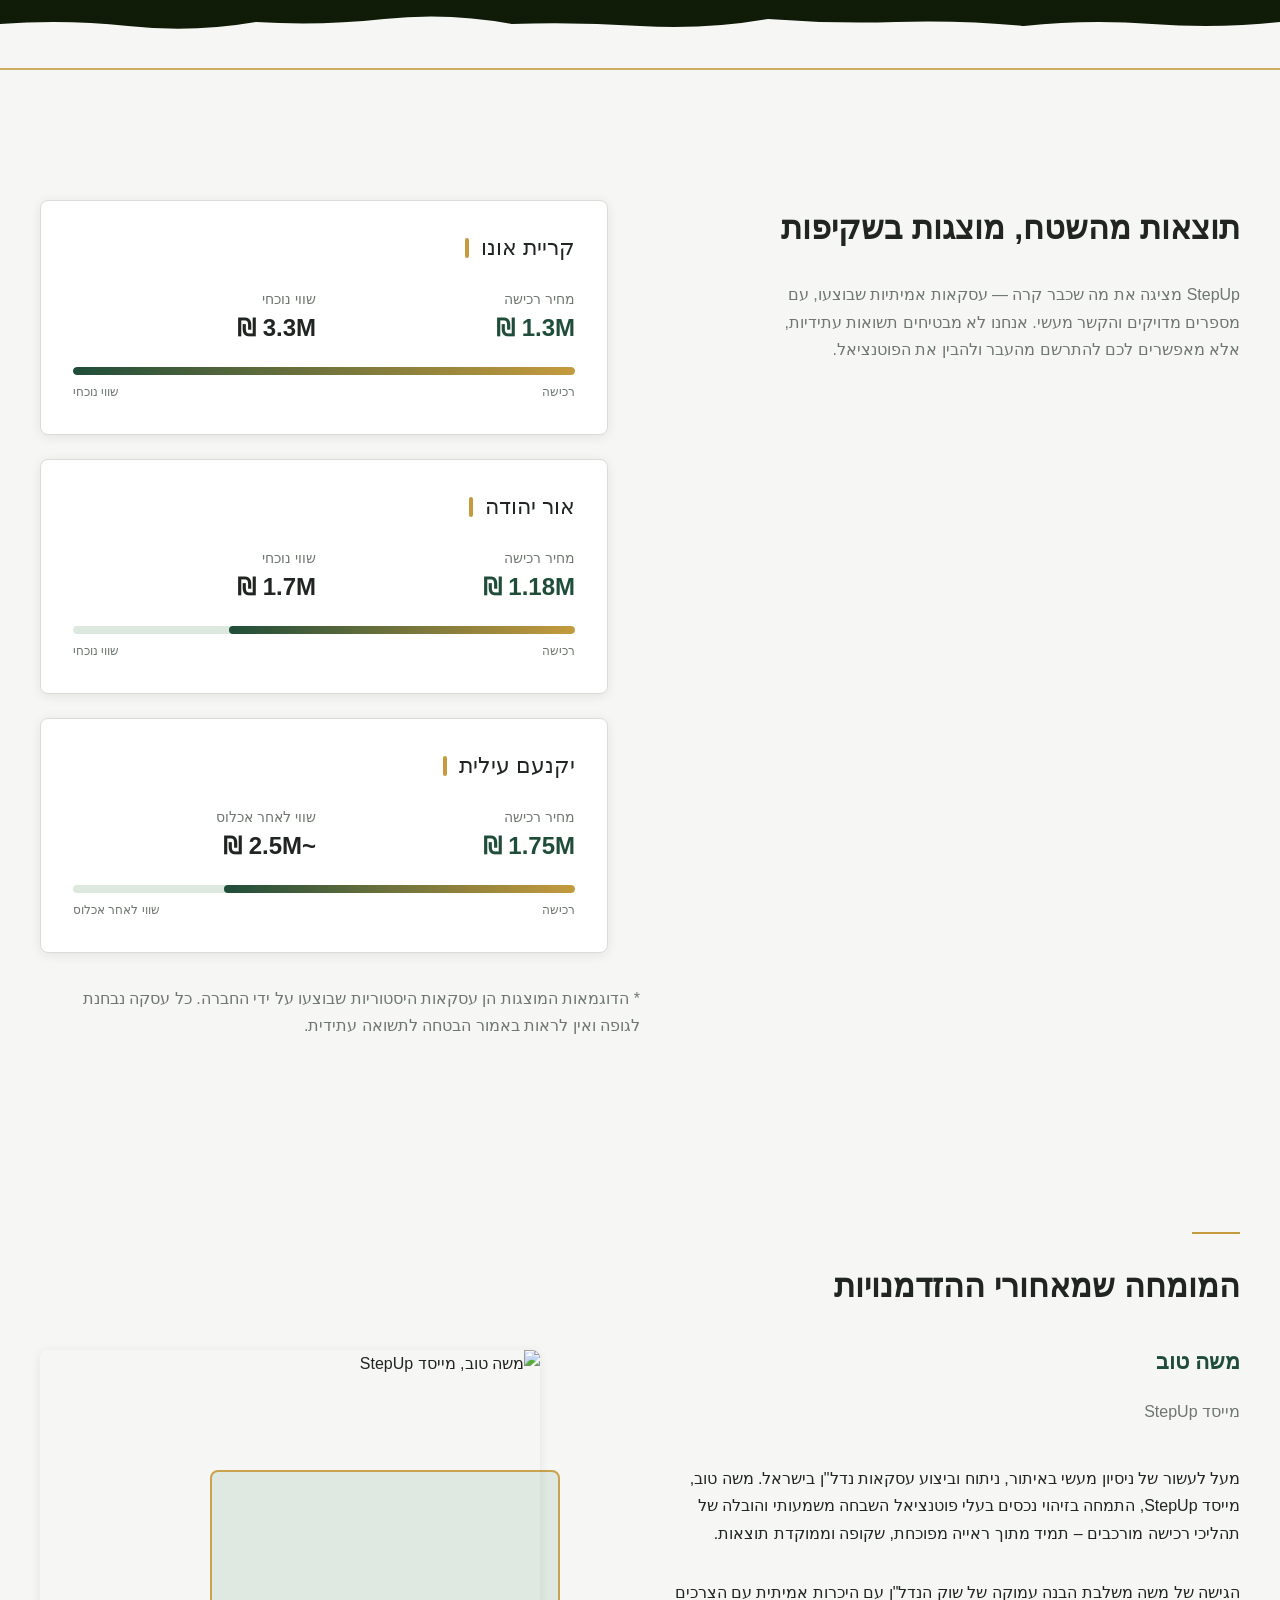
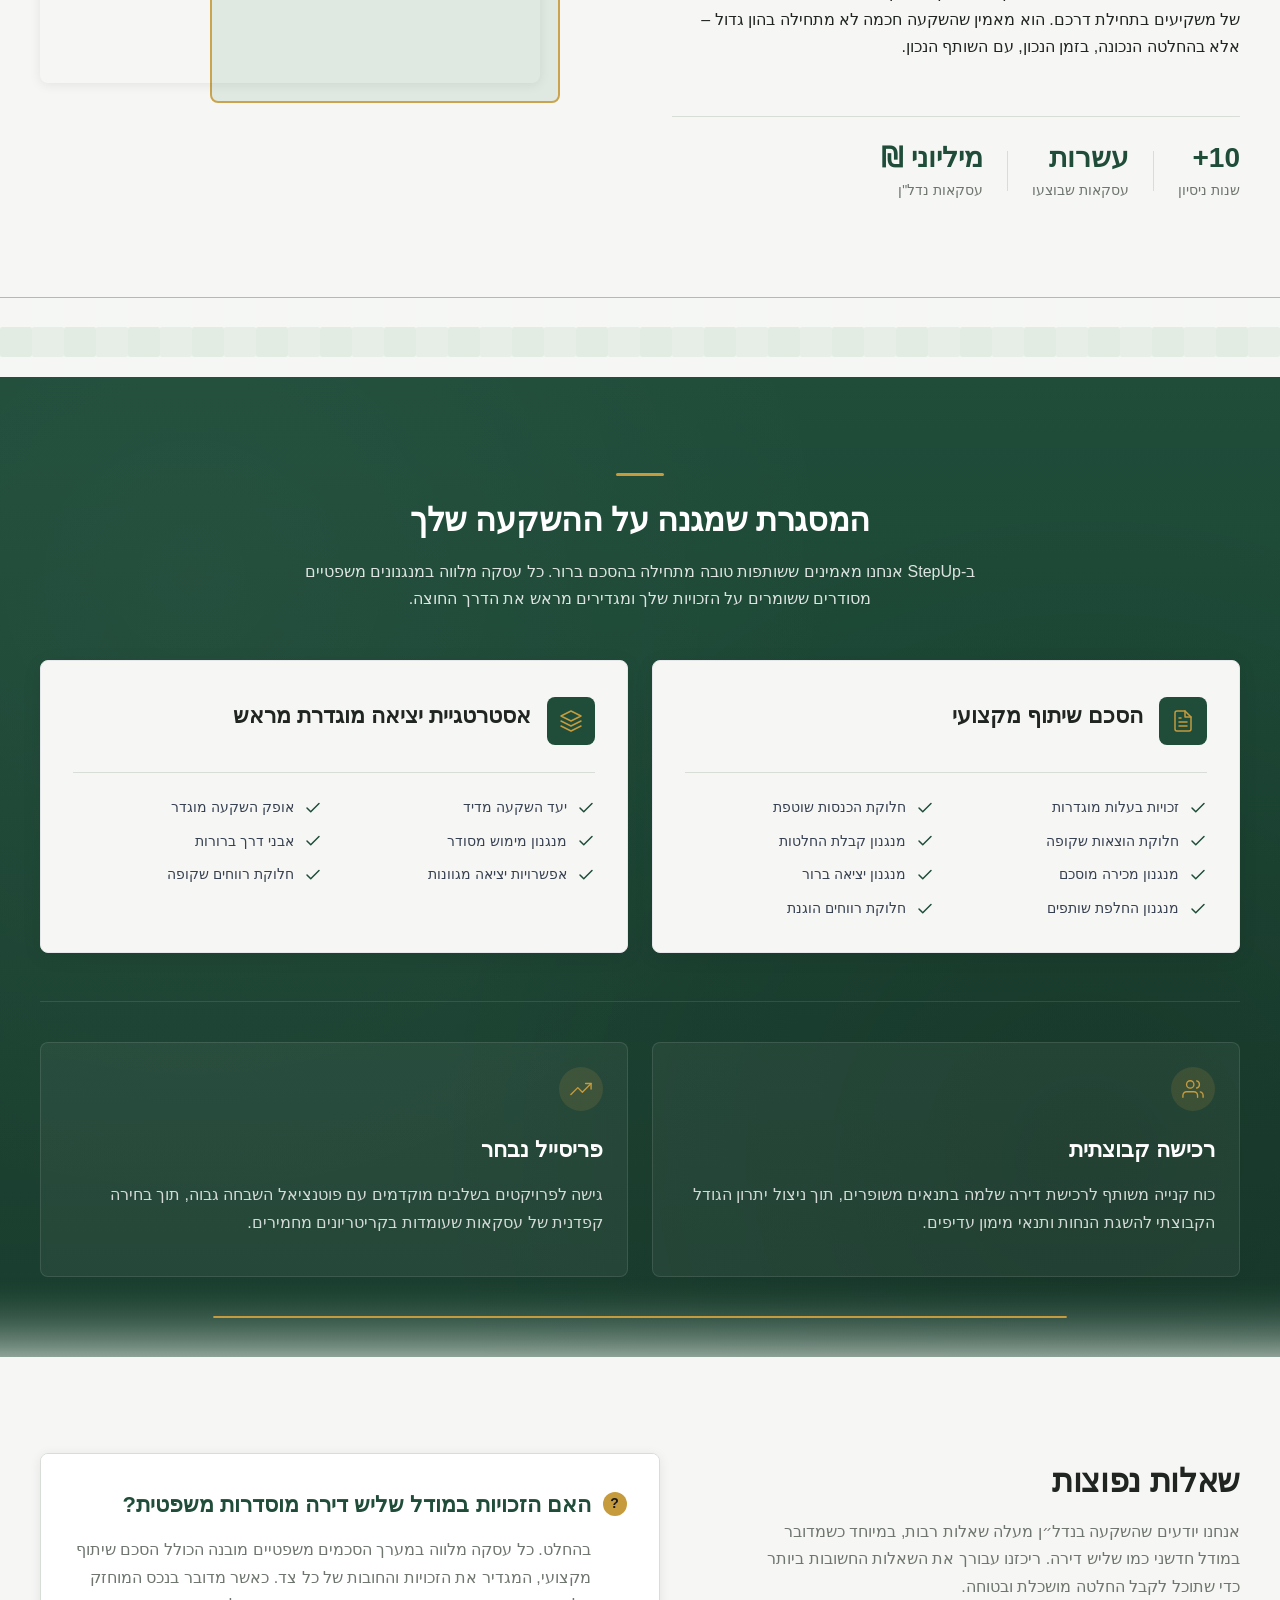
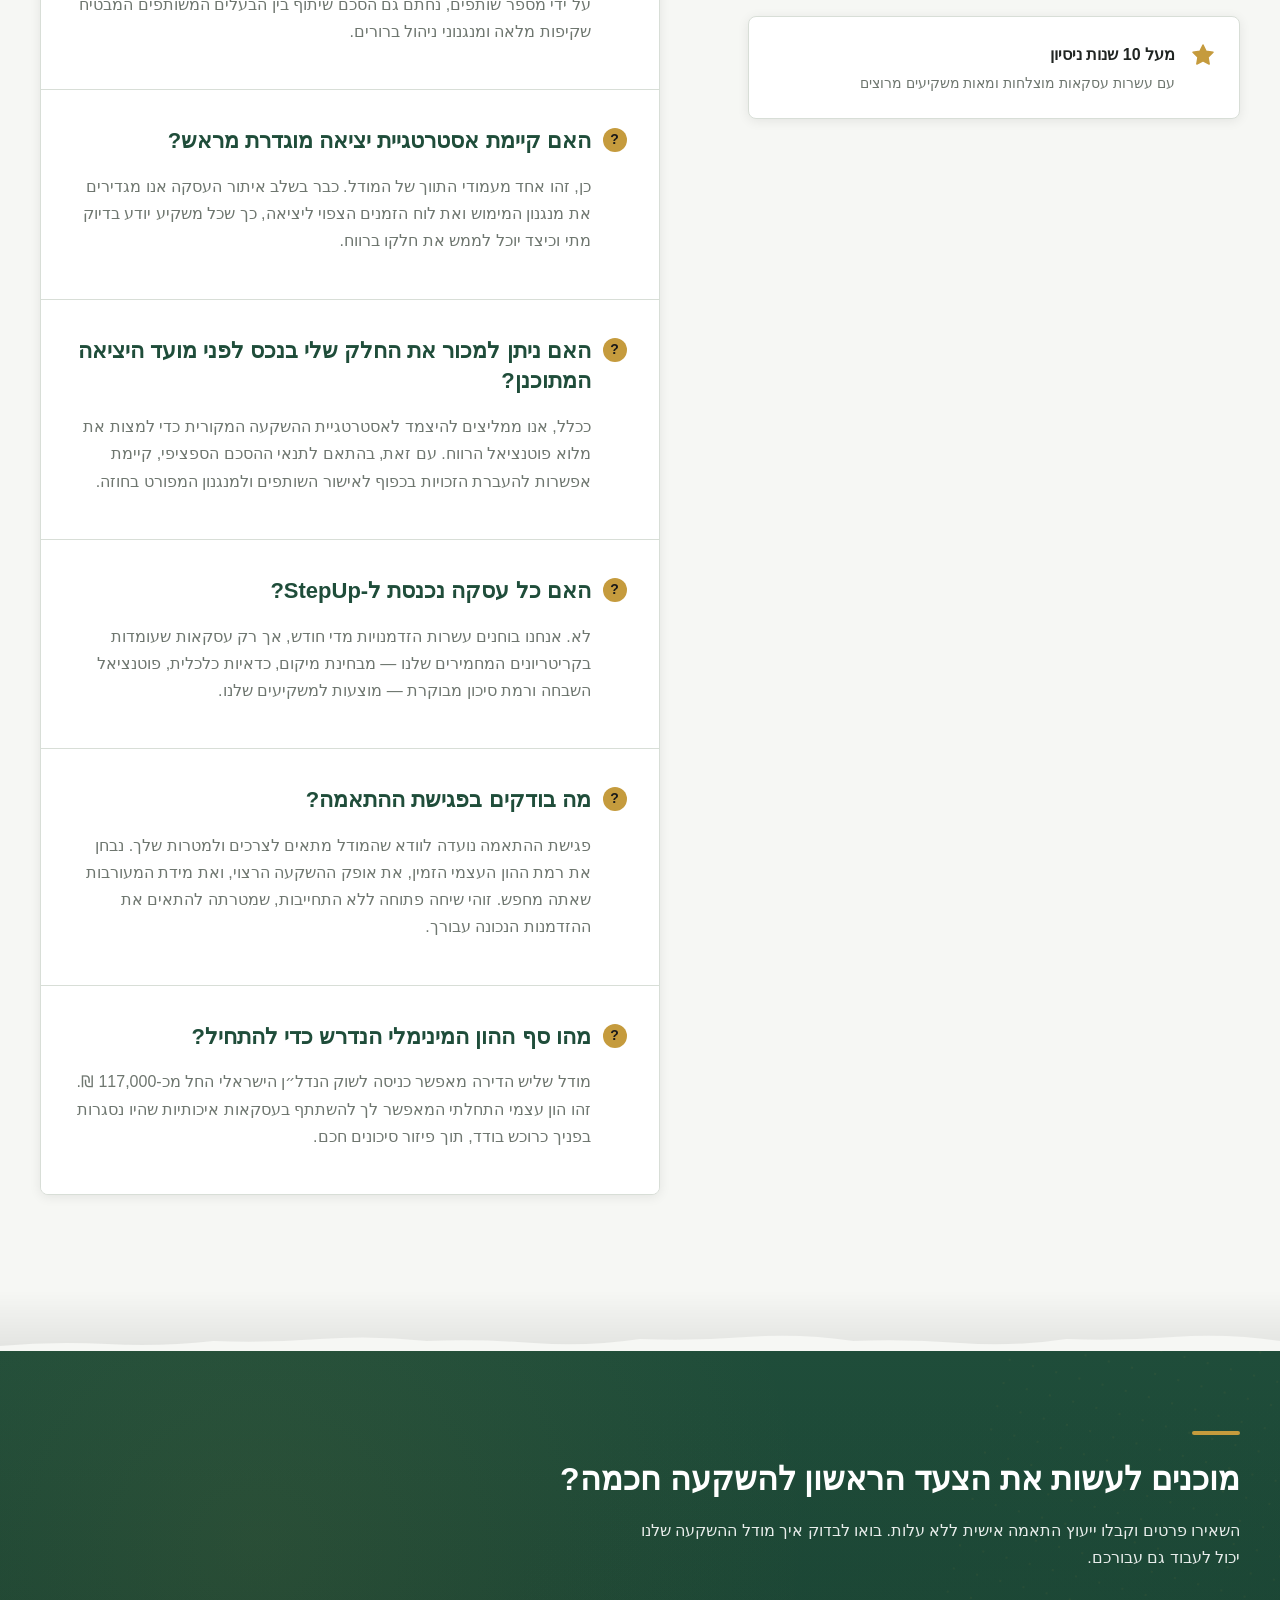
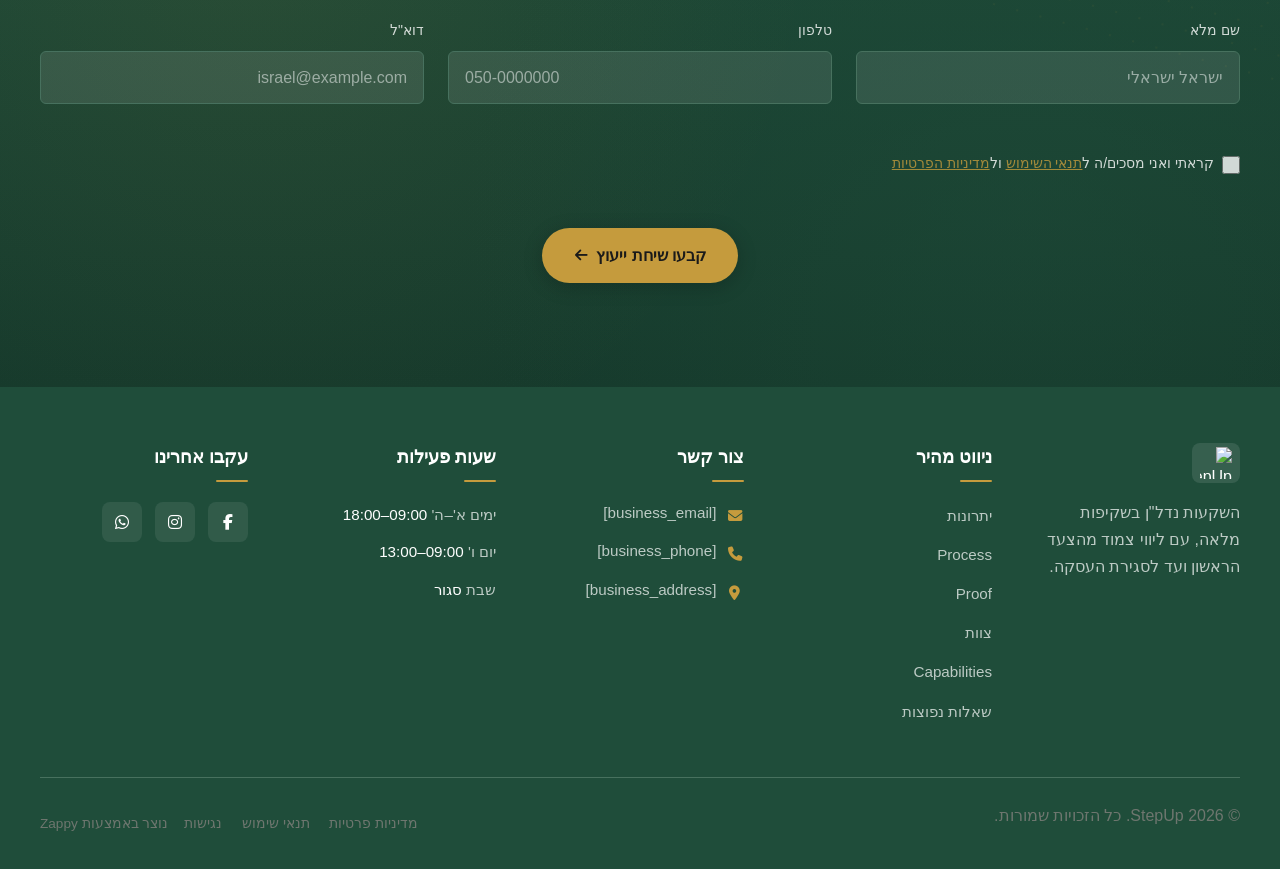
==== commit d78fc578: "Background sync: Progressive GitHub Sync" ====
--- a/index.html
+++ b/index.html
@@ -592,319 +592,218 @@
 
 </style>
 
+
+
 <style data-zappy-section-v2-css="true">
 /* V2 Regenerated Section CSS */
 .index-cta-section {
-    position: relative;
-    background-color: var(--bg-light);
-    color: var(--text-dark);
-    padding: 80px 24px;
-    overflow: hidden;
-    direction: rtl;
+  position: relative;
+  background-color: var(--bg-dark);
+  background-image:
+    radial-gradient(circle at 20% 30%, rgba(197, 155, 61, 0.08) 0%, transparent 50%),
+    radial-gradient(circle at 80% 70%, rgba(31, 77, 58, 0.4) 0%, transparent 50%),
+    linear-gradient(180deg, #1F4D3A 0%, #163A2C 100%);
+  color: var(--text-light);
+  padding: 80px 16px;
+  overflow: hidden;
+  direction: rtl;
+  text-align: right;
 }
 
 .index-cta-section__container {
-    display: flex;
-    align-items: center;
-    gap: 60px;
-    max-width: 1200px;
-    margin: 0 auto;
-    position: relative;
-    z-index: 2;
-}
-
-.index-cta-section__content {
-    flex: 1;
-    max-width: 580px;
-}
-
-.index-cta-section__heading {
-    font-size: 2rem;
-    font-weight: 600;
-    line-height: 1.3;
-    margin: 0 0 24px 0;
-    color: var(--text-dark);
-    text-align: start;
-}
-
-.index-cta-section__heading-line {
-    display: block;
-}
-
-.index-cta-section__heading-line--gold {
-    color: var(--accent);
-    position: relative;
-    display: inline-block;
-}
-
-.index-cta-section__heading-line--gold::after {
-    content: '';
-    position: absolute;
-    bottom: -4px;
-    inset-inline-start: 0;
-    width: 48px;
-    height: 3px;
-    background-color: var(--accent);
-    border-radius: 2px;
+  max-width: 1200px;
+  margin: 0 auto;
+  position: relative;
+  z-index: 2;
+}
+
+/* Decorative Gold Accent Line */
+.index-cta-section__accent-line {
+  width: 48px;
+  height: 4px;
+  background-color: var(--accent);
+  margin-bottom: 24px;
+  margin-inline-start: 0;
+  border-radius: 2px;
+}
+
+/* Header */
+.index-cta-section__header {
+  margin-bottom: 48px;
+}
+
+.index-cta-section__title {
+  font-family: 'Noto Sans Hebrew', 'Assistant', sans-serif;
+  font-size: 2rem;
+  font-weight: 600;
+  line-height: 1.3;
+  color: var(--text-light);
+  margin: 0 0 16px 0;
 }
 
 .index-cta-section__description {
-    font-size: 1rem;
-    line-height: 1.7;
-    color: var(--text-muted);
-    margin: 0 0 12px 0;
-    text-align: start;
-}
-
-.index-cta-section__sub-description {
-    font-size: 1rem;
-    line-height: 1.7;
-    color: var(--text-muted);
-    margin: 0 0 32px 0;
-    text-align: start;
-}
-
-/* Contact Form */
-.contact-form {
-    display: flex;
-    flex-direction: column;
-    gap: 20px;
-    margin-bottom: 24px;
-}
-
-.contact-form__fields {
-    display: grid;
-    grid-template-columns: 1fr 1fr 1fr;
-    gap: 16px;
-}
-
-.contact-form__field {
-    display: flex;
-    flex-direction: column;
-    gap: 8px;
-}
-
-.contact-form__label {
-    font-size: 0.875rem;
-    font-weight: 500;
-    color: var(--text-dark);
-    text-align: start;
-}
-
-.contact-form__input {
-    width: 100%;
-    padding: 12px 16px;
-    background-color: #FFFFFF;
-    border: 1px solid var(--border-light);
-    border-radius: 6px;
-    font-size: 1rem;
-    color: var(--text-dark);
-    font-family: inherit;
-    transition: border-color 0.2s ease, box-shadow 0.2s ease;
-    box-sizing: border-box;
-}
-
-.contact-form__input:focus {
-    outline: none;
-    border-color: var(--primary);
-    box-shadow: 0 0 0 3px rgba(31, 77, 58, 0.1);
-}
-
-.contact-form__input::placeholder {
-    color: var(--text-muted);
-    opacity: 0.7;
-}
-
-.privacy-consent {
-    margin-top: 4px;
-}
-
-.privacy-consent-label {
-    display: flex;
-    align-items: flex-start;
-    gap: 8px;
-    font-size: 0.875rem;
-    color: var(--text-muted);
-    cursor: pointer;
-    text-align: start;
-}
-
-.privacy-consent-checkbox {
-    width: 18px;
-    height: 18px;
-    margin-top: 2px;
-    accent-color: var(--primary);
-    flex-shrink: 0;
-}
-
-.privacy-consent-label a {
-    color: var(--primary);
-    text-decoration: underline;
-    font-weight: 500;
-}
-
-.privacy-consent-label a:hover {
-    color: var(--accent);
-}
-
-.contact-form__submit {
-    background: var(--accent);
-    color: #1A1A1A;
-    padding: 14px 28px;
-    border-radius: 6px;
-    border: none;
-    font-weight: 600;
-    font-size: 0.95rem;
-    display: inline-flex;
-    align-items: center;
-    justify-content: center;
-    gap: 8px;
-    cursor: pointer;
-    transition: background-color 0.2s ease, transform 0.2s ease, box-shadow 0.2s ease;
-    width: fit-content;
-    font-family: inherit;
-    box-shadow: 0 4px 12px rgba(197, 155, 61, 0.3);
-}
-
-.contact-form__submit:hover {
-    background: #D4B355;
-    transform: translateY(-2px);
-    box-shadow: 0 6px 18px rgba(197, 155, 61, 0.4);
-}
-
-.contact-form__submit svg {
-    transform: rotate(180deg);
-    transition: transform 0.2s ease;
-}
-
-.contact-form__submit:hover svg {
-    transform: rotate(180deg) translateX(-4px);
-}
-
-.index-cta-section__disclaimer {
-    font-size: 0.75rem;
-    line-height: 1.6;
-    color: var(--text-muted);
-    margin: 0;
-    text-align: start;
-    opacity: 0.8;
-}
-
-/* Media Column */
-.index-cta-section__media {
-    flex: 1;
-    display: flex;
-    flex-direction: column;
-    align-items: center;
-    gap: 24px;
-    position: relative;
-}
-
-.index-cta-section__image-wrapper {
-    position: relative;
-    width: 100%;
-    max-width: 480px;
-    border-radius: 12px;
-    overflow: hidden;
-    box-shadow: 0 8px 32px rgba(0, 0, 0, 0.12);
-}
-
-.index-cta-section__image {
-    width: 100%;
-    height: auto;
-    display: block;
-    object-fit: cover;
-    aspect-ratio: 3 / 2;
-}
-
-.index-cta-section__image-accent {
-    position: absolute;
-    bottom: 0;
-    inset-inline-start: 0;
-    width: 100%;
-    height: 4px;
-    background: linear-gradient(90deg, var(--accent) 0%, var(--primary) 100%);
-    z-index: 1;
-}
-
-.index-cta-section__tagline {
-    display: flex;
-    align-items: center;
-    gap: 12px;
-    font-size: 1.125rem;
-    font-weight: 600;
-    color: var(--primary);
-    background-color: #FFFFFF;
-    padding: 12px 24px;
-    border-radius: 100px;
-    box-shadow: 0 4px 20px rgba(0, 0, 0, 0.07);
-    position: relative;
-    z-index: 2;
-    margin-top: -12px;
-}
-
-.index-cta-section__tagline svg {
-    color: var(--accent);
-    flex-shrink: 0;
-}
-
-/* Decorative Dot Grid */
+  font-family: 'Noto Sans Hebrew', 'Assistant', sans-serif;
+  font-size: 1rem;
+  font-weight: 400;
+  line-height: 1.7;
+  color: var(--text-light);
+  opacity: 0.9;
+  max-width: 600px;
+  margin: 0;
+}
+
+/* Form Grid */
+.index-cta-section__form-grid {
+  display: grid;
+  grid-template-columns: repeat(3, 1fr);
+  gap: 24px;
+  margin-bottom: 24px;
+}
+
+.index-cta-section__input-group {
+  display: flex;
+  flex-direction: column;
+  gap: 8px;
+}
+
+.index-cta-section__label {
+  font-family: 'Noto Sans Hebrew', 'Assistant', sans-serif;
+  font-size: 0.875rem;
+  font-weight: 500;
+  color: var(--text-light);
+  opacity: 0.8;
+}
+
+.index-cta-section__input {
+  background: rgba(255, 255, 255, 0.1);
+  border: 1px solid var(--border-dark);
+  border-radius: 6px;
+  padding: 12px 16px;
+  font-family: 'Noto Sans Hebrew', 'Assistant', sans-serif;
+  font-size: 1rem;
+  color: var(--text-light);
+  outline: none;
+  transition: border-color 0.2s ease, background-color 0.2s ease;
+}
+
+.index-cta-section__input::placeholder {
+  color: rgba(255, 255, 255, 0.5);
+}
+
+.index-cta-section__input:focus {
+  border-color: var(--accent);
+  background: rgba(255, 255, 255, 0.15);
+}
+
+/* Privacy Consent */
+.index-cta-section__privacy {
+  margin-bottom: 32px;
+  text-align: right;
+}
+
+.index-cta-section__privacy-label {
+  display: flex;
+  align-items: center;
+  gap: 8px;
+  font-family: 'Noto Sans Hebrew', 'Assistant', sans-serif;
+  font-size: 0.875rem;
+  color: var(--text-light);
+  opacity: 0.8;
+  cursor: pointer;
+}
+
+.index-cta-section__privacy-label a {
+  color: var(--accent);
+  text-decoration: underline;
+  font-weight: 500;
+}
+
+.index-cta-section__privacy-checkbox {
+  width: 18px;
+  height: 18px;
+  accent-color: var(--accent);
+  cursor: pointer;
+  flex-shrink: 0;
+}
+
+/* Submit Button Wrapper */
+.index-cta-section__submit-wrapper {
+  display: flex;
+  justify-content: center;
+}
+
+.index-cta-section__btn {
+  display: inline-flex;
+  align-items: center;
+  gap: 8px;
+  border-radius: 100px;
+  padding: 14px 32px;
+  background: var(--accent);
+  color: #1A1A1A;
+  font-family: 'Noto Sans Hebrew', 'Assistant', sans-serif;
+  font-weight: 600;
+  font-size: 1rem;
+  border: none;
+  cursor: pointer;
+  transition: background-color 0.2s ease, transform 0.2s ease, box-shadow 0.2s ease;
+  box-shadow: 0 4px 20px rgba(0, 0, 0, 0.2);
+}
+
+.index-cta-section__btn:hover {
+  background: #D4B35A;
+  transform: translateY(-2px);
+  box-shadow: 0 8px 32px rgba(0, 0, 0, 0.3);
+}
+
+.index-cta-section__btn i {
+  font-size: 0.9rem;
+}
+
+/* Subtle Dot Grid Decoration */
 .index-cta-section__dot-grid {
-    position: absolute;
-    top: -50px;
-    inset-inline-end: -100px;
-    width: 400px;
-    height: 400px;
-    background-image: radial-gradient(circle, var(--accent) 2px, transparent 2px);
-    background-size: 30px 30px;
-    opacity: 0.04;
-    pointer-events: none;
-    z-index: 0;
+  position: absolute;
+  top: -100px;
+  right: -100px;
+  width: 400px;
+  height: 400px;
+  background-image: radial-gradient(circle, var(--accent) 1px, transparent 1px);
+  background-size: 24px 24px;
+  opacity: 0.06;
+  pointer-events: none;
+  z-index: 1;
+  transform: rotate(15deg);
 }
 
 /* Responsive Design */
 @media (max-width: 768px) {
-    .index-cta-section {
-        padding: 60px 16px;
-    }
-
-    .index-cta-section__container {
-        flex-direction: column;
-        gap: 40px;
-    }
-
-    .index-cta-section__content {
-        max-width: 100%;
-    }
-
-    .index-cta-section__heading {
-        font-size: 1.75rem;
-    }
-
-    .contact-form__fields {
-        grid-template-columns: 1fr;
-    }
-
-    .index-cta-section__media {
-        max-width: 100%;
-        order: -1;
-    }
-
-    .index-cta-section__image-wrapper {
-        max-width: 100%;
-    }
-
-    .index-cta-section__tagline {
-        font-size: 1rem;
-        padding: 10px 20px;
-    }
-
-    .index-cta-section__dot-grid {
-        width: 200px;
-        height: 200px;
-        top: -20px;
-        inset-inline-end: -40px;
-    }
+  .index-cta-section {
+    padding: 60px 16px;
+  }
+
+  .index-cta-section__form-grid {
+    grid-template-columns: 1fr !important;
+    gap: 16px;
+  }
+
+  .index-cta-section__title {
+    font-size: 1.75rem;
+  }
+
+  .index-cta-section__description {
+    max-width: 100%;
+  }
+
+  .index-cta-section__dot-grid {
+    width: 200px;
+    height: 200px;
+    top: -50px;
+    right: -50px;
+  }
+
+  .index-cta-section__btn {
+    width: 100%;
+    justify-content: center;
+  }
 }
 </style>
     <style id="zappy-critical-above-fold-css">
@@ -1007,10 +906,10 @@
 <a class="skip-link" href="#main">דלג לתוכן הראשי</a>
   <nav class="navbar" dir="rtl">
   <button class="mobile-toggle" id="mobileToggle" aria-label="Menu">
-    <svg class="hamburger-icon" width="24" height="24" viewBox="0 0 24 24" fill="none">
+    <svg style="display:block !important" class="hamburger-icon" width="24" height="24" viewBox="0 0 24 24" fill="none">
       <path d="M3 12h18M3 6h18M3 18h18" stroke="currentColor" stroke-width="2" stroke-linecap="round"></path>
     </svg>
-    <svg class="close-icon" width="24" height="24" viewBox="0 0 24 24" fill="none" style="display: none;">
+    <svg class="close-icon" width="24" height="24" viewBox="0 0 24 24" fill="none" style="display:none !important">
       <path d="M18 6L6 18M6 6l12 12" stroke="currentColor" stroke-width="2" stroke-linecap="round"></path>
     </svg>
   </button>
@@ -1503,8 +1402,8 @@
           <span class="badge-line"></span>
           <span class="badge-text">10+ שנות ניסיון • עשרות עסקאות</span>
         </div>
-        <h1 class="hero-headline" style="">אנחנו מאתרים את ההזדמנות.&nbsp;<br>אתם פשוט StepUp.</h1>
-        <h3 class="hero-subtitle" style="">גישה להזדמנויות נדל"ן נבחרות החל מכ־117,000 ₪ - לא סיסמה, זו הדרך שבה אנחנו עובדים.</h3>
+        <h1 class="hero-headline">אנחנו מאתרים את ההזדמנות.&nbsp;<br>אתם פשוט StepUp.</h1>
+        <h3 class="hero-subtitle">גישה להזדמנויות נדל"ן נבחרות החל מכ־117,000 ₪ - לא סיסמה, זו הדרך שבה אנחנו עובדים.</h3>
         <div class="hero-cta-group">
           <a href="#consultation" class="btn-primary btn-pill" data-element-type="button" data-element-id="btn-1783926946196-0jivez0a7" data-native-element="true">קביעת פגישת התאמה</a>
           <a href="#tracks" class="btn btn-primary" data-element-type="button" data-element-id="btn-1783926946196-nqx6k29uv" data-native-element="true" style="outline: none; color: rgb(255, 255, 255) !important; border-color: rgb(31, 77, 58) !important; background-color: rgb(31, 77, 58) !important; background-image: none !important;">לצפייה במסלולי ההשקעה</a>
@@ -1517,8 +1416,8 @@
             <svg data-element-type="icon" data-icon-type="svg" width="24" height="24" viewBox="0 0 24 24" fill="none" stroke="currentColor" stroke-width="2" stroke-linecap="round" stroke-linejoin="round"><path d="M14 2H6a2 2 0 0 0-2 2v16a2 2 0 0 0 2 2h12a2 2 0 0 0 2-2V8Z"></path><polyline points="14 2 14 8 20 8"></polyline><line x1="12" y1="18" x2="12" y2="12"></line><line x1="9" y1="15" x2="15" y2="15"></line></svg>
           </div>
           <div class="metric-content">
-            <span class="metric-title" style=""><span style="color: #1f4d3a !important">הסכם שיתוף מקצועי</span></span>
-            <span class="metric-desc" style=""><span style="color: #1f4d3a !important">שקיפות מלאה לאורך כל הדרך</span></span>
+            <span class="metric-title"><span style="color: #1f4d3a !important">הסכם שיתוף מקצועי</span></span>
+            <span class="metric-desc"><span style="color: #1f4d3a !important">שקיפות מלאה לאורך כל הדרך</span></span>
           </div>
         </div>
         <div class="metric-item">
@@ -1526,8 +1425,8 @@
             <svg data-element-type="icon" data-icon-type="svg" width="24" height="24" viewBox="0 0 24 24" fill="none" stroke="currentColor" stroke-width="2" stroke-linecap="round" stroke-linejoin="round"><path d="M12 20h9"></path><path d="M16.5 3.5a2.121 2.121 0 0 1 3 3L7 19l-4 1 1-4L16.5 3.5z"></path></svg>
           </div>
           <div class="metric-content">
-            <span class="metric-title" style=""><span style="color: #1f4d3a !important">אסטרטגיית יציאה מוגדרת מראש</span></span>
-            <span class="metric-desc" style=""><span style="color: #1f4d3a !important">תכנון מדויק לכל עסקה</span></span>
+            <span class="metric-title"><span style="color: #1f4d3a !important">אסטרטגיית יציאה מוגדרת מראש</span></span>
+            <span class="metric-desc"><span style="color: #1f4d3a !important">תכנון מדויק לכל עסקה</span></span>
           </div>
         </div>
         <div class="metric-item">
@@ -1535,8 +1434,8 @@
             <svg data-element-type="icon" data-icon-type="svg" width="24" height="24" viewBox="0 0 24 24" fill="none" stroke="currentColor" stroke-width="2" stroke-linecap="round" stroke-linejoin="round"><polyline points="22 12 18 12 15 21 9 3 6 12 2 12"></polyline></svg>
           </div>
           <div class="metric-content">
-            <span class="metric-title" style=""><span style="color: #1f4d3a !important">עסקאות נבחרות בלבד</span></span>
-            <span class="metric-desc" style=""><span style="color: #1f4d3a !important">סינון קפדני של הזדמנויות</span></span>
+            <span class="metric-title"><span style="color: #1f4d3a !important">עסקאות נבחרות בלבד</span></span>
+            <span class="metric-desc"><span style="color: #1f4d3a !important">סינון קפדני של הזדמנויות</span></span>
           </div>
         </div>
         <div class="metric-item">
@@ -1544,8 +1443,8 @@
             <svg data-element-type="icon" data-icon-type="svg" width="24" height="24" viewBox="0 0 24 24" fill="none" stroke="currentColor" stroke-width="2" stroke-linecap="round" stroke-linejoin="round"><path d="M17 21v-2a4 4 0 0 0-4-4H5a4 4 0 0 0-4 4v2"></path><circle cx="9" cy="7" r="4"></circle><path d="M23 21v-2a4 4 0 0 0-3-3.87"></path><path d="M16 3.13a4 4 0 0 1 0 7.75"></path></svg>
           </div>
           <div class="metric-content">
-            <span class="metric-title" style=""><span style="color: #1f4d3a !important">ליווי לאורך חיי העסקה</span></span>
-            <span class="metric-desc" style=""><span style="color: rgb(255, 255, 255) !important;"><span style="color: #1f4d3a !important">צוות מקצועי צמוד אליכם</span></span></span>
+            <span class="metric-title"><span style="color: #1f4d3a !important">ליווי לאורך חיי העסקה</span></span>
+            <span class="metric-desc"><span style="color: rgb(255, 255, 255) !important;"><span style="color: #1f4d3a !important">צוות מקצועי צמוד אליכם</span></span></span>
           </div>
         </div>
       </div>
@@ -1563,7 +1462,7 @@
     <div class="index-benefits-section-container" id="zappy-section-2">
         <!-- Intro Block -->
         <div class="benefits-intro">
-            <h2 style="">הון קטן. צעד ראשון בנדל"ן.</h2>
+            <h2>הון קטן. צעד ראשון בנדל"ן.</h2>
             <p>StepUp הופכת את ההשתתפות בהזדמנויות נדל"ן נבחרות לבהירה, מסודרת ונגישה יותר, באמצעות מודל שליש דירה, כוח קנייה קבוצתי ומסגרת השקעה שקופה.</p>
         </div>
 
@@ -2188,73 +2087,54 @@
   </div>
 </section>
 
-<section class="index-cta-section" data-layout-spec="בית-cta" data-zappy-section="true" id="cta">
-    <div class="index-cta-section__container">
-        <div class="index-cta-section__content">
-            <h2 class="index-cta-section__heading">
-                <span class="index-cta-section__heading-line">לא כל אחד יכול לקנות דירה שלמה.</span>
-                <span class="index-cta-section__heading-line index-cta-section__heading-line--gold" style="color: #1A1A1A !important">כל אחד יכול להתחיל נכון.</span>
-            </h2>
-            <p class="index-cta-section__description">
-                השאירו פרטים לפגישת התאמה אישית. נבחן יחד את התקציב, המטרות והמסלול המתאים לכם ב-StepUp — עם ניסיון, כוח קנייה ושקיפות מלאה.
-            </p>
-            <p class="index-cta-section__sub-description">
-                נבדוק יחד התאמה ונבחר את המסלול הרלוונטי עבורכם.
-            </p>
-
-            <form class="contact-form">
-                <div class="contact-form__fields zappy-preserve-css-grid" id="zappy-auto-grid-1783927459183-iqq2i5" data-zappy-auto-grid="true" data-original-item-width="179" data-original-gap="16px" style="display: grid; --zappy-grid-cols: repeat(auto-fit, minmax(min(100%, 179px), 1fr)); grid-template-columns: repeat(auto-fit, minmax(min(100%, 179px), 1fr)); align-items: stretch !important;" data-zappy-explicit-columns="true">
-                    <div class="contact-form__field" data-grid-item-index="0">
-                        <label for="cta-name" class="contact-form__label">שם מלא</label>
-                        <input type="text" id="cta-name" name="name" class="contact-form__input" placeholder="ישראל ישראלי" required="">
-                    </div>
-                    <div class="contact-form__field" data-grid-item-index="1">
-                        <label for="cta-phone" class="contact-form__label">טלפון</label>
-                        <input type="tel" id="cta-phone" name="phone" class="contact-form__input" placeholder="050-0000000" required="">
-                    </div>
-                    <div class="contact-form__field" data-grid-item-index="2">
-                        <label for="cta-email" class="contact-form__label">אימייל</label>
-                        <input type="email" id="cta-email" name="email" class="contact-form__input" placeholder="israel@example.com" required="">
-                    </div>
-                </div>
-
-                <div class="privacy-consent">
-                    <label class="privacy-consent-label">
-                        <input type="checkbox" name="privacy_consent" class="privacy-consent-checkbox" required="">
-                        <span>קראתי ואני מסכים/ה ל<a href="/terms" target="_blank">תנאי השימוש</a> ול<a href="/privacy" target="_blank">מדיניות הפרטיות</a></span>
-                    </label>
-                </div>
-
-                <button type="submit" class="contact-form__submit" data-element-type="button" data-element-id="btn-1783927458882-r5fylpc1i" data-native-element="true">
-                    <span>קבעו פגישת התאמה</span>
-                    <svg data-element-type="icon" data-icon-type="svg" width="20" height="20" viewBox="0 0 20 20" fill="none" xmlns="http://www.w3.org/2000/svg">
-                        <path d="M4.16699 10H15.8337" stroke="currentColor" stroke-width="2" stroke-linecap="round" stroke-linejoin="round"></path>
-                        <path d="M10.833 5L15.833 10L10.833 15" stroke="currentColor" stroke-width="2" stroke-linecap="round" stroke-linejoin="round"></path>
-                    </svg>
-                </button>
-            </form>
-
-            <p class="index-cta-section__disclaimer">
-                המידע המוצג בדף זה אינו מהווה ייעוץ משפטי, מיסוי או השקעות. כל עסקה כפופה לבחינה פרטנית, הסכמים מחייבים והוראות הדין החלות.
-            </p>
-        </div>
-
-        <div class="index-cta-section__media">
-            <div class="index-cta-section__image-wrapper">
-                <div data-zappy-zoom-wrapper="true" data-element-id="img-1783927458894-ygyc9ey7v" data-element-type="image" data-zappy-zoom-wrapper-width="1px" data-zappy-zoom-wrapper-height="1px" data-zappy-zoom-wrapper-width-mode="px" data-zappy-zoom-wrapper-align="center" style="position: relative !important; overflow: hidden !important; width: 1px !important; max-width: 100% !important; margin-left: auto !important; margin-right: auto !important; display: block !important; height: 1px !important;" data-zappy-zoom-clip="true" data-zappy-wrapper-margins-applied="true"><img data-preserve-image="index-cta-image-1" data-context="A modern, bright real estate investment consultation scene with a professional advisor and a young couple reviewing documents at a clean desk, with architectural plans and a subtle city skyline view through a window, conveying trust, transparency, and opportunity in the Israeli real estate market." width="600" height="400" src="/assets/image-img-mriwd5o9-1783927485945-yvq49l.webp?v=1783927495397" alt="פגישת ייעוץ השקעות נדלן מקצועית" class="index-cta-section__image" data-zappy-editable-image="true" style="border-radius: 8px; object-position: 50% 50% !important; object-fit: cover !important; width: 100% !important; height: 100% !important; max-width: none !important; display: block !important; margin: 0px !important; left: 0% !important; top: 0% !important; max-height: none !important;" data-element-type="image" data-element-id="img-1783927458894-ygyc9ey7v" data-zappy-object-position="50% 50%" data-zappy-zoom="1" loading="lazy" decoding="async" fetchpriority="low"></div>
-                <div class="index-cta-section__image-accent"></div>
-            </div>
-            <div class="index-cta-section__tagline">
-                <svg data-element-type="icon" data-icon-type="svg" width="24" height="24" viewBox="0 0 24 24" fill="none" xmlns="http://www.w3.org/2000/svg">
-                    <path d="M12 2L15.09 8.26L22 9.27L17 14.14L18.18 21.02L12 17.77L5.82 21.02L7 14.14L2 9.27L8.91 8.26L12 2Z" fill="currentColor"></path>
-                </svg>
-                <span>התחילו את הצעד הראשון</span>
-            </div>
-        </div>
+<section class="index-cta-section" data-layout-spec="בית-cta" id="cta">
+  <div class="index-cta-section__container">
+    <!-- Decorative Gold Accent Line -->
+    <div class="index-cta-section__accent-line" aria-hidden="true"></div>
+
+    <!-- Top Content: Heading and Description -->
+    <div class="index-cta-section__header">
+      <h2 class="index-cta-section__title">מוכנים לעשות את הצעד הראשון להשקעה חכמה?</h2>
+      <p class="index-cta-section__description">השאירו פרטים וקבלו ייעוץ התאמה אישית ללא עלות. בואו לבדוק איך מודל ההשקעה שלנו יכול לעבוד גם עבורכם.</p>
     </div>
 
-    <!-- Decorative Background Motif -->
-    <div class="index-cta-section__dot-grid" aria-hidden="true"></div>
+    <!-- Bottom Content: 3-Column Contact Form -->
+    <form class="index-cta-section__form contact-form">
+      <div class="index-cta-section__form-grid">
+        <div class="index-cta-section__input-group">
+          <label for="cta-name" class="index-cta-section__label">שם מלא</label>
+          <input type="text" id="cta-name" name="name" class="index-cta-section__input" placeholder="ישראל ישראלי" required="">
+        </div>
+        <div class="index-cta-section__input-group">
+          <label for="cta-phone" class="index-cta-section__label">טלפון</label>
+          <input type="tel" id="cta-phone" name="phone" class="index-cta-section__input" placeholder="050-0000000" required="">
+        </div>
+        <div class="index-cta-section__input-group">
+          <label for="cta-email" class="index-cta-section__label">דוא"ל</label>
+          <input type="email" id="cta-email" name="email" class="index-cta-section__input" placeholder="israel@example.com" required="">
+        </div>
+      </div>
+
+      <!-- Privacy Consent -->
+      <div class="index-cta-section__privacy privacy-consent">
+        <label class="privacy-consent-label index-cta-section__privacy-label">
+          <input type="checkbox" name="privacy_consent" class="privacy-consent-checkbox index-cta-section__privacy-checkbox" required="">
+          <span>קראתי ואני מסכים/ה ל<a href="/terms" target="_blank">תנאי השימוש</a> ול<a href="/privacy" target="_blank">מדיניות הפרטיות</a></span>
+        </label>
+      </div>
+
+      <!-- Submit Button Centered -->
+      <div class="index-cta-section__submit-wrapper">
+        <button type="submit" class="index-cta-section__btn btn-pill">
+          קבעו שיחת ייעוץ
+          <i class="fas fa-arrow-left" aria-hidden="true"></i>
+        </button>
+      </div>
+    </form>
+  </div>
+
+  <!-- Subtle Dot Grid Decoration -->
+  <div class="index-cta-section__dot-grid" aria-hidden="true"></div>
 </section>
   </main>
   
@@ -2382,146 +2262,4 @@
       }, 500);
     })();
     </script>
-
-    <script>
-    (function(){
-      var _applied=false;
-      function _isHeroBg(w){var img=w.querySelector('img');if(img&&(img.getAttribute('data-hero-bg')==='true'||img.getAttribute('data-hero-background')==='true'))return true;var p=(w.style.position||'').replace(/\s*!important\s*/g,'').trim();var ww=(w.style.width||'').replace(/\s*!important\s*/g,'').trim();var hh=(w.style.height||'').replace(/\s*!important\s*/g,'').trim();return p==='absolute'&&ww==='100%'&&hh==='100%';}
-      function fixDesktopWrappers(){
-        // No-op: desktop wrapper restoration is handled by ZAPPY_PUBLISHED_ZOOM_WRAPPER_RUNTIME
-        // in script.js (restoreWrapperDimensions). The old inflation logic here was expanding
-        // small wrappers (e.g. 139px logo wrappers) to their parent width, conflicting with
-        // the correct stored dimensions.
-      }
-      function _parsePos(s){var x=50,y=50;try{var m=(s||'').match(/(-?d+(?:.d+)?)%s+(-?d+(?:.d+)?)%/);if(m){x=parseFloat(m[1]);y=parseFloat(m[2]);}}catch(e){}if(!isFinite(x))x=50;if(!isFinite(y))y=50;return{x:Math.max(0,Math.min(100,x)),y:Math.max(0,Math.min(100,y))};}
-      function _coverPct(iA,cA){if(!isFinite(iA)||iA<=0||!isFinite(cA)||cA<=0)return{w:100,h:100};if(iA>=cA)return{w:(iA/cA)*100,h:100};return{w:100,h:(cA/iA)*100};}
-      function applyMobile(){
-        if(_applied)return;_applied=true;
-        document.querySelectorAll('[data-zappy-zoom-wrapper="true"]').forEach(function(w){
-          if(_isHeroBg(w))return;
-          var cw=w.style.getPropertyValue('width');
-          var _sW=parseFloat(w.getAttribute('data-zappy-zoom-wrapper-width'))||0;
-          var _sH=parseFloat(w.getAttribute('data-zappy-zoom-wrapper-height'))||0;
-          if(!cw&&!(_sW>0&&_sH>0))return;
-          if(!w._zappyDesktop)w._zappyDesktop={wStyle:w.getAttribute('style')};
-          var img=w.querySelector('img');
-          if(!img)return;
-          if(!img._zappyDesktop)img._zappyDesktop={src:img.getAttribute('src'),style:img.getAttribute('style')};
-          var mobileZoomStr=img.getAttribute('data-zappy-mobile-zoom');
-          var mobileZoom=parseFloat(mobileZoomStr);
-          var mobileSrc=img.getAttribute('data-zappy-mobile-src');
-          var mobilePos=img.getAttribute('data-zappy-mobile-object-position');
-          var parentOvf=w.parentElement?((w.parentElement.style.overflow||'')+(window.getComputedStyle(w.parentElement).overflow||'')).trim():'';
-          var inConstrainedParent=parentOvf.indexOf('hidden')!==-1||parentOvf.indexOf('clip')!==-1;
-          if(inConstrainedParent){
-            w.style.setProperty('max-width','100%','important');
-          }else{
-            w.style.setProperty('width','100%','important');
-            w.style.setProperty('max-width','100%','important');
-          }
-          if(mobileSrc)img.src=mobileSrc;
-          function _applyZoomCrop(_img,_w,_ePos,_eZoom){
-            var rect=_w.getBoundingClientRect();
-            if(!rect||!rect.width||!rect.height)return;
-            var nW=_img.naturalWidth||0,nH=_img.naturalHeight||0;
-            if(!(nW>0&&nH>0))return;
-            var iA=nW/nH,cA=rect.width/rect.height;
-            var cv=_coverPct(iA,cA);
-            var wP=100,hP=100;
-            if(_eZoom>=1){wP=cv.w*_eZoom;hP=cv.h*_eZoom;}
-            else{var t2=(_eZoom-0.5)/0.5;if(!isFinite(t2))t2=0;t2=Math.max(0,Math.min(1,t2));wP=100+t2*(cv.w-100);hP=100+t2*(cv.h-100);}
-            var p2=_parsePos(_ePos);
-            var lP=(100-wP)*(p2.x/100);
-            var tP=(100-hP)*(p2.y/100);
-            _img.style.setProperty('position','absolute','important');
-            _img.style.setProperty('left',lP+'%','important');
-            _img.style.setProperty('top',tP+'%','important');
-            _img.style.setProperty('width',wP+'%','important');
-            _img.style.setProperty('height',hP+'%','important');
-            _img.style.setProperty('max-width','none','important');
-            _img.style.setProperty('max-height','none','important');
-            _img.style.setProperty('display','block','important');
-            _img.style.setProperty('object-fit',_eZoom<1?'fill':'cover','important');
-            _img.style.setProperty('transform','none','important');
-            _img.style.setProperty('margin','0','important');
-          }
-          if(_sW>0&&_sH>0){
-            var effZoom=(isFinite(mobileZoom)&&mobileZoom>0)?mobileZoom:(parseFloat(img.getAttribute('data-zappy-zoom'))||1);
-            var effPos=mobilePos||img.getAttribute('data-zappy-object-position')||img.style.objectPosition||'50% 50%';
-            w.style.setProperty('overflow','hidden','important');
-            w.style.setProperty('position','relative','important');
-            w.style.setProperty('width','100%','important');
-            w.style.setProperty('max-width','100%','important');
-            if(_sW>0&&_sH>0){w.style.setProperty('padding-bottom','0','important');w.style.setProperty('aspect-ratio',_sW+'/'+_sH,'important');w.style.setProperty('height','auto','important');}
-            _applyZoomCrop(img,w,effPos,effZoom);
-            if(!(img.complete&&img.naturalWidth>0)){
-              (function(_i,_w2,_p,_z){_i.addEventListener('load',function _ol(){_i.removeEventListener('load',_ol);try{_applyZoomCrop(_i,_w2,_p,_z);}catch(e){}});
-              })(img,w,effPos,effZoom);
-            }
-          }else{
-            if(!inConstrainedParent)w.style.setProperty('height','auto','important');
-            img.style.setProperty('position','relative','important');
-            img.style.setProperty('width','100%','important');
-            img.style.setProperty('height','auto','important');
-            img.style.setProperty('max-width','100%','important');
-            img.style.setProperty('max-height',inConstrainedParent?'none':'400px','important');
-            img.style.setProperty('object-fit','cover','important');
-            img.style.setProperty('left','0','important');
-            img.style.setProperty('top','0','important');
-            img.style.setProperty('transform','none','important');
-          }
-        });
-        document.querySelectorAll('img[data-zappy-mobile-src],img[data-zappy-mobile-object-position],img[data-zappy-mobile-zoom]').forEach(function(img){
-          var zw=img.closest('[data-zappy-zoom-wrapper="true"]');
-          if(zw&&!_isHeroBg(zw))return;
-          if(!img._zappyDesktop)img._zappyDesktop={src:img.getAttribute('src'),style:img.getAttribute('style')};
-          var mobileSrc=img.getAttribute('data-zappy-mobile-src');
-          var mobilePos=img.getAttribute('data-zappy-mobile-object-position');
-          var mobileZoom=parseFloat(img.getAttribute('data-zappy-mobile-zoom'));
-          if(mobileSrc)img.src=mobileSrc;
-          if(mobilePos)img.style.setProperty('object-position',mobilePos,'important');
-          if(mobileZoom>1){
-            img.style.setProperty('transform','scale('+mobileZoom+')','important');
-            img.style.setProperty('transform-origin',mobilePos||'50% 50%','important');
-            var p=img.parentElement;
-            if(p)p.style.setProperty('overflow','hidden','important');
-          }
-        });
-      }
-      function revertDesktop(){
-        if(!_applied)return;_applied=false;
-        document.querySelectorAll('[data-zappy-zoom-wrapper="true"]').forEach(function(w){
-          if(w._zappyDesktop&&w._zappyDesktop.wStyle!=null){w.setAttribute('style',w._zappyDesktop.wStyle);}
-          var img=w.querySelector('img');
-          if(img&&img._zappyDesktop){
-            if(img._zappyDesktop.src!=null)img.setAttribute('src',img._zappyDesktop.src);
-            if(img._zappyDesktop.style!=null)img.setAttribute('style',img._zappyDesktop.style);
-            else img.removeAttribute('style');
-          }
-        });
-        document.querySelectorAll('img[data-zappy-mobile-src],img[data-zappy-mobile-object-position],img[data-zappy-mobile-zoom]').forEach(function(img){
-          var zw=img.closest('[data-zappy-zoom-wrapper="true"]');
-          if(zw&&!_isHeroBg(zw))return;
-          if(img._zappyDesktop){
-            if(img._zappyDesktop.src!=null)img.setAttribute('src',img._zappyDesktop.src);
-            if(img._zappyDesktop.style!=null)img.setAttribute('style',img._zappyDesktop.style);
-            else img.removeAttribute('style');
-          }
-        });
-        _fixHeroBgWrappers();
-        fixDesktopWrappers();
-      }
-      function _fixHeroBgWrappers(){var isMob=window.innerWidth<=768;document.querySelectorAll('[data-zappy-zoom-wrapper="true"]').forEach(function(w){if(!_isHeroBg(w))return;w.style.setProperty('position','absolute','important');w.style.setProperty('top','0','important');w.style.setProperty('left','0','important');w.style.setProperty('width','100%','important');w.style.setProperty('height','100%','important');w.style.setProperty('max-width','none','important');w.style.setProperty('overflow','hidden','important');w.setAttribute('data-zappy-zoom-wrapper-width-mode','full');var img=w.querySelector('img');if(img){img.style.setProperty('width','100%','important');img.style.setProperty('height','100%','important');img.style.setProperty('object-fit','cover','important');img.style.setProperty('position','relative','important');img.style.setProperty('top','0','important');img.style.setProperty('left','0','important');img.style.setProperty('max-width','none','important');img.style.setProperty('max-height','none','important');img.style.setProperty('display','block','important');if(isMob){var mSrc=img.getAttribute('data-zappy-mobile-src');var mPos=img.getAttribute('data-zappy-mobile-object-position');var mZoom=parseFloat(img.getAttribute('data-zappy-mobile-zoom'));if(mSrc){if(!img._zappyDesktop)img._zappyDesktop={src:img.getAttribute('src'),style:img.getAttribute('style')};img.src=mSrc;}if(mPos)img.style.setProperty('object-position',mPos,'important');if(mZoom>1){img.style.setProperty('transform','scale('+mZoom+')','important');img.style.setProperty('transform-origin',mPos||'50% 50%','important');}}}});}
-      function init(){
-        _fixHeroBgWrappers();
-        var mq=window.matchMedia('(max-width:768px)');
-        function onChange(e){if(e.matches)applyMobile();else revertDesktop();}
-        if(mq.matches)applyMobile();
-        else fixDesktopWrappers();
-        try{mq.addEventListener('change',onChange);}catch(e){mq.addListener(onChange);}
-      }
-      if(document.readyState==='loading')document.addEventListener('DOMContentLoaded',init);
-      else setTimeout(init,50);
-    })();
-    </script>
 </body></html>
--- a/styles.css
+++ b/styles.css
@@ -4491,82 +4491,6 @@
 }
 
 /* ZAPPY_POSTGEN_GUARD_HERO_TYPO:בית-hero (index-hero) — stripped 1 jarring hero headline effect(s) */
-
-
-/* ═══════════════════════════════════════════════════════════
-   V2 REGENERATED SECTION CSS (בית-cta)
-   Added: 2026-07-13T07:23:53.390Z
-   ═══════════════════════════════════════════════════════════ */
-.index-cta-section {
-    position: relative;
-    background-color: var(--bg-light);
-    color: var(--text-dark);
-    padding: 80px 24px;
-    overflow: hidden;
-    direction: rtl;
-}
-
-.index-cta-section__container {
-    display: flex;
-    align-items: center;
-    gap: 60px;
-    max-width: 1200px;
-    margin: 0 auto;
-    position: relative;
-    z-index: 2;
-}
-
-.index-cta-section__content {
-    flex: 1;
-    max-width: 580px;
-}
-
-.index-cta-section__heading {
-    font-size: 2rem;
-    font-weight: 600;
-    line-height: 1.3;
-    margin: 0 0 24px 0;
-    color: var(--text-dark);
-    text-align: start;
-}
-
-.index-cta-section__heading-line {
-    display: block;
-}
-
-.index-cta-section__heading-line--gold {
-    color: var(--accent);
-    position: relative;
-    display: inline-block;
-}
-
-.index-cta-section__heading-line--gold::after {
-    content: '';
-    position: absolute;
-    bottom: -4px;
-    inset-inline-start: 0;
-    width: 48px;
-    height: 3px;
-    background-color: var(--accent);
-    border-radius: 2px;
-}
-
-.index-cta-section__description {
-    font-size: 1rem;
-    line-height: 1.7;
-    color: var(--text-muted);
-    margin: 0 0 12px 0;
-    text-align: start;
-}
-
-.index-cta-section__sub-description {
-    font-size: 1rem;
-    line-height: 1.7;
-    color: var(--text-muted);
-    margin: 0 0 32px 0;
-    text-align: start;
-}
-
 /* Contact Form */
 .contact-form {
     display: flex;
@@ -4684,130 +4608,230 @@
     transform: rotate(180deg) translateX(-4px);
 }
 
-.index-cta-section__disclaimer {
-    font-size: 0.75rem;
-    line-height: 1.6;
-    color: var(--text-muted);
-    margin: 0;
-    text-align: start;
-    opacity: 0.8;
-}
-
 /* Media Column */
-.index-cta-section__media {
-    flex: 1;
-    display: flex;
-    flex-direction: column;
-    align-items: center;
-    gap: 24px;
-    position: relative;
-}
-
-.index-cta-section__image-wrapper {
-    position: relative;
-    width: 100%;
-    max-width: 480px;
-    border-radius: 12px;
-    overflow: hidden;
-    box-shadow: 0 8px 32px rgba(0, 0, 0, 0.12);
-}
-
-.index-cta-section__image {
-    width: 100%;
-    height: auto;
-    display: block;
-    object-fit: cover;
-    aspect-ratio: 3 / 2;
-}
-
-.index-cta-section__image-accent {
-    position: absolute;
-    bottom: 0;
-    inset-inline-start: 0;
-    width: 100%;
-    height: 4px;
-    background: linear-gradient(90deg, var(--accent) 0%, var(--primary) 100%);
-    z-index: 1;
-}
-
-.index-cta-section__tagline {
-    display: flex;
-    align-items: center;
-    gap: 12px;
-    font-size: 1.125rem;
-    font-weight: 600;
-    color: var(--primary);
-    background-color: #FFFFFF;
-    padding: 12px 24px;
-    border-radius: 100px;
-    box-shadow: 0 4px 20px rgba(0, 0, 0, 0.07);
-    position: relative;
-    z-index: 2;
-    margin-top: -12px;
-}
-
-.index-cta-section__tagline svg {
-    color: var(--accent);
-    flex-shrink: 0;
-}
 
 /* Decorative Dot Grid */
-.index-cta-section__dot-grid {
-    position: absolute;
-    top: -50px;
-    inset-inline-end: -100px;
-    width: 400px;
-    height: 400px;
-    background-image: radial-gradient(circle, var(--accent) 2px, transparent 2px);
-    background-size: 30px 30px;
-    opacity: 0.04;
-    pointer-events: none;
-    z-index: 0;
-}
 
 /* Responsive Design */
 @media (max-width: 768px) {
-    .index-cta-section {
-        padding: 60px 16px;
-    }
-
-    .index-cta-section__container {
-        flex-direction: column;
-        gap: 40px;
-    }
-
-    .index-cta-section__content {
-        max-width: 100%;
-    }
-
-    .index-cta-section__heading {
-        font-size: 1.75rem;
-    }
 
     .contact-form__fields {
         grid-template-columns: 1fr;
     }
-
-    .index-cta-section__media {
-        max-width: 100%;
-        order: -1;
-    }
-
-    .index-cta-section__image-wrapper {
-        max-width: 100%;
-    }
-
-    .index-cta-section__tagline {
-        font-size: 1rem;
-        padding: 10px 20px;
-    }
-
-    .index-cta-section__dot-grid {
-        width: 200px;
-        height: 200px;
-        top: -20px;
-        inset-inline-end: -40px;
-    }
+}
+
+/* ═══════════════════════════════════════════════════════════
+   V2 REGENERATED SECTION CSS (בית-cta)
+   Added: 2026-07-13T07:25:49.647Z
+   ═══════════════════════════════════════════════════════════ */
+.index-cta-section {
+  position: relative;
+  background-color: var(--bg-dark);
+  background-image:
+    radial-gradient(circle at 20% 30%, rgba(197, 155, 61, 0.08) 0%, transparent 50%),
+    radial-gradient(circle at 80% 70%, rgba(31, 77, 58, 0.4) 0%, transparent 50%),
+    linear-gradient(180deg, #1F4D3A 0%, #163A2C 100%);
+  color: var(--text-light);
+  padding: 80px 16px;
+  overflow: hidden;
+  direction: rtl;
+  text-align: right;
+}
+
+.index-cta-section__container {
+  max-width: 1200px;
+  margin: 0 auto;
+  position: relative;
+  z-index: 2;
+}
+
+/* Decorative Gold Accent Line */
+.index-cta-section__accent-line {
+  width: 48px;
+  height: 4px;
+  background-color: var(--accent);
+  margin-bottom: 24px;
+  margin-inline-start: 0;
+  border-radius: 2px;
+}
+
+/* Header */
+.index-cta-section__header {
+  margin-bottom: 48px;
+}
+
+.index-cta-section__title {
+  font-family: 'Noto Sans Hebrew', 'Assistant', sans-serif;
+  font-size: 2rem;
+  font-weight: 600;
+  line-height: 1.3;
+  color: var(--text-light);
+  margin: 0 0 16px 0;
+}
+
+.index-cta-section__description {
+  font-family: 'Noto Sans Hebrew', 'Assistant', sans-serif;
+  font-size: 1rem;
+  font-weight: 400;
+  line-height: 1.7;
+  color: var(--text-light);
+  opacity: 0.9;
+  max-width: 600px;
+  margin: 0;
+}
+
+/* Form Grid */
+.index-cta-section__form-grid {
+  display: grid;
+  grid-template-columns: repeat(3, 1fr);
+  gap: 24px;
+  margin-bottom: 24px;
+}
+
+.index-cta-section__input-group {
+  display: flex;
+  flex-direction: column;
+  gap: 8px;
+}
+
+.index-cta-section__label {
+  font-family: 'Noto Sans Hebrew', 'Assistant', sans-serif;
+  font-size: 0.875rem;
+  font-weight: 500;
+  color: var(--text-light);
+  opacity: 0.8;
+}
+
+.index-cta-section__input {
+  background: rgba(255, 255, 255, 0.1);
+  border: 1px solid var(--border-dark);
+  border-radius: 6px;
+  padding: 12px 16px;
+  font-family: 'Noto Sans Hebrew', 'Assistant', sans-serif;
+  font-size: 1rem;
+  color: var(--text-light);
+  outline: none;
+  transition: border-color 0.2s ease, background-color 0.2s ease;
+}
+
+.index-cta-section__input::placeholder {
+  color: rgba(255, 255, 255, 0.5);
+}
+
+.index-cta-section__input:focus {
+  border-color: var(--accent);
+  background: rgba(255, 255, 255, 0.15);
+}
+
+/* Privacy Consent */
+.index-cta-section__privacy {
+  margin-bottom: 32px;
+  text-align: right;
+}
+
+.index-cta-section__privacy-label {
+  display: flex;
+  align-items: center;
+  gap: 8px;
+  font-family: 'Noto Sans Hebrew', 'Assistant', sans-serif;
+  font-size: 0.875rem;
+  color: var(--text-light);
+  opacity: 0.8;
+  cursor: pointer;
+}
+
+.index-cta-section__privacy-label a {
+  color: var(--accent);
+  text-decoration: underline;
+  font-weight: 500;
+}
+
+.index-cta-section__privacy-checkbox {
+  width: 18px;
+  height: 18px;
+  accent-color: var(--accent);
+  cursor: pointer;
+  flex-shrink: 0;
+}
+
+/* Submit Button Wrapper */
+.index-cta-section__submit-wrapper {
+  display: flex;
+  justify-content: center;
+}
+
+.index-cta-section__btn {
+  display: inline-flex;
+  align-items: center;
+  gap: 8px;
+  border-radius: 100px;
+  padding: 14px 32px;
+  background: var(--accent);
+  color: #1A1A1A;
+  font-family: 'Noto Sans Hebrew', 'Assistant', sans-serif;
+  font-weight: 600;
+  font-size: 1rem;
+  border: none;
+  cursor: pointer;
+  transition: background-color 0.2s ease, transform 0.2s ease, box-shadow 0.2s ease;
+  box-shadow: 0 4px 20px rgba(0, 0, 0, 0.2);
+}
+
+.index-cta-section__btn:hover {
+  background: #D4B35A;
+  transform: translateY(-2px);
+  box-shadow: 0 8px 32px rgba(0, 0, 0, 0.3);
+}
+
+.index-cta-section__btn i {
+  font-size: 0.9rem;
+}
+
+/* Subtle Dot Grid Decoration */
+.index-cta-section__dot-grid {
+  position: absolute;
+  top: -100px;
+  right: -100px;
+  width: 400px;
+  height: 400px;
+  background-image: radial-gradient(circle, var(--accent) 1px, transparent 1px);
+  background-size: 24px 24px;
+  opacity: 0.06;
+  pointer-events: none;
+  z-index: 1;
+  transform: rotate(15deg);
+}
+
+/* Responsive Design */
+@media (max-width: 768px) {
+  .index-cta-section {
+    padding: 60px 16px;
+  }
+
+  .index-cta-section__form-grid {
+    grid-template-columns: 1fr !important;
+    gap: 16px;
+  }
+
+  .index-cta-section__title {
+    font-size: 1.75rem;
+  }
+
+  .index-cta-section__description {
+    max-width: 100%;
+  }
+
+  .index-cta-section__dot-grid {
+    width: 200px;
+    height: 200px;
+    top: -50px;
+    right: -50px;
+  }
+
+  .index-cta-section__btn {
+    width: 100%;
+    justify-content: center;
+  }
 }
 /* mobile-submenu-overflow-fix */
 @media (max-width: 768px) {
--- a/styles.css
+++ b/styles.css
@@ -4491,82 +4491,6 @@
 }
 
 /* ZAPPY_POSTGEN_GUARD_HERO_TYPO:בית-hero (index-hero) — stripped 1 jarring hero headline effect(s) */
-
-
-/* ═══════════════════════════════════════════════════════════
-   V2 REGENERATED SECTION CSS (בית-cta)
-   Added: 2026-07-13T07:23:53.390Z
-   ═══════════════════════════════════════════════════════════ */
-.index-cta-section {
-    position: relative;
-    background-color: var(--bg-light);
-    color: var(--text-dark);
-    padding: 80px 24px;
-    overflow: hidden;
-    direction: rtl;
-}
-
-.index-cta-section__container {
-    display: flex;
-    align-items: center;
-    gap: 60px;
-    max-width: 1200px;
-    margin: 0 auto;
-    position: relative;
-    z-index: 2;
-}
-
-.index-cta-section__content {
-    flex: 1;
-    max-width: 580px;
-}
-
-.index-cta-section__heading {
-    font-size: 2rem;
-    font-weight: 600;
-    line-height: 1.3;
-    margin: 0 0 24px 0;
-    color: var(--text-dark);
-    text-align: start;
-}
-
-.index-cta-section__heading-line {
-    display: block;
-}
-
-.index-cta-section__heading-line--gold {
-    color: var(--accent);
-    position: relative;
-    display: inline-block;
-}
-
-.index-cta-section__heading-line--gold::after {
-    content: '';
-    position: absolute;
-    bottom: -4px;
-    inset-inline-start: 0;
-    width: 48px;
-    height: 3px;
-    background-color: var(--accent);
-    border-radius: 2px;
-}
-
-.index-cta-section__description {
-    font-size: 1rem;
-    line-height: 1.7;
-    color: var(--text-muted);
-    margin: 0 0 12px 0;
-    text-align: start;
-}
-
-.index-cta-section__sub-description {
-    font-size: 1rem;
-    line-height: 1.7;
-    color: var(--text-muted);
-    margin: 0 0 32px 0;
-    text-align: start;
-}
-
 /* Contact Form */
 .contact-form {
     display: flex;
@@ -4684,130 +4608,230 @@
     transform: rotate(180deg) translateX(-4px);
 }
 
-.index-cta-section__disclaimer {
-    font-size: 0.75rem;
-    line-height: 1.6;
-    color: var(--text-muted);
-    margin: 0;
-    text-align: start;
-    opacity: 0.8;
-}
-
 /* Media Column */
-.index-cta-section__media {
-    flex: 1;
-    display: flex;
-    flex-direction: column;
-    align-items: center;
-    gap: 24px;
-    position: relative;
-}
-
-.index-cta-section__image-wrapper {
-    position: relative;
-    width: 100%;
-    max-width: 480px;
-    border-radius: 12px;
-    overflow: hidden;
-    box-shadow: 0 8px 32px rgba(0, 0, 0, 0.12);
-}
-
-.index-cta-section__image {
-    width: 100%;
-    height: auto;
-    display: block;
-    object-fit: cover;
-    aspect-ratio: 3 / 2;
-}
-
-.index-cta-section__image-accent {
-    position: absolute;
-    bottom: 0;
-    inset-inline-start: 0;
-    width: 100%;
-    height: 4px;
-    background: linear-gradient(90deg, var(--accent) 0%, var(--primary) 100%);
-    z-index: 1;
-}
-
-.index-cta-section__tagline {
-    display: flex;
-    align-items: center;
-    gap: 12px;
-    font-size: 1.125rem;
-    font-weight: 600;
-    color: var(--primary);
-    background-color: #FFFFFF;
-    padding: 12px 24px;
-    border-radius: 100px;
-    box-shadow: 0 4px 20px rgba(0, 0, 0, 0.07);
-    position: relative;
-    z-index: 2;
-    margin-top: -12px;
-}
-
-.index-cta-section__tagline svg {
-    color: var(--accent);
-    flex-shrink: 0;
-}
 
 /* Decorative Dot Grid */
-.index-cta-section__dot-grid {
-    position: absolute;
-    top: -50px;
-    inset-inline-end: -100px;
-    width: 400px;
-    height: 400px;
-    background-image: radial-gradient(circle, var(--accent) 2px, transparent 2px);
-    background-size: 30px 30px;
-    opacity: 0.04;
-    pointer-events: none;
-    z-index: 0;
-}
 
 /* Responsive Design */
 @media (max-width: 768px) {
-    .index-cta-section {
-        padding: 60px 16px;
-    }
-
-    .index-cta-section__container {
-        flex-direction: column;
-        gap: 40px;
-    }
-
-    .index-cta-section__content {
-        max-width: 100%;
-    }
-
-    .index-cta-section__heading {
-        font-size: 1.75rem;
-    }
 
     .contact-form__fields {
         grid-template-columns: 1fr;
     }
-
-    .index-cta-section__media {
-        max-width: 100%;
-        order: -1;
-    }
-
-    .index-cta-section__image-wrapper {
-        max-width: 100%;
-    }
-
-    .index-cta-section__tagline {
-        font-size: 1rem;
-        padding: 10px 20px;
-    }
-
-    .index-cta-section__dot-grid {
-        width: 200px;
-        height: 200px;
-        top: -20px;
-        inset-inline-end: -40px;
-    }
+}
+
+/* ═══════════════════════════════════════════════════════════
+   V2 REGENERATED SECTION CSS (בית-cta)
+   Added: 2026-07-13T07:25:49.647Z
+   ═══════════════════════════════════════════════════════════ */
+.index-cta-section {
+  position: relative;
+  background-color: var(--bg-dark);
+  background-image:
+    radial-gradient(circle at 20% 30%, rgba(197, 155, 61, 0.08) 0%, transparent 50%),
+    radial-gradient(circle at 80% 70%, rgba(31, 77, 58, 0.4) 0%, transparent 50%),
+    linear-gradient(180deg, #1F4D3A 0%, #163A2C 100%);
+  color: var(--text-light);
+  padding: 80px 16px;
+  overflow: hidden;
+  direction: rtl;
+  text-align: right;
+}
+
+.index-cta-section__container {
+  max-width: 1200px;
+  margin: 0 auto;
+  position: relative;
+  z-index: 2;
+}
+
+/* Decorative Gold Accent Line */
+.index-cta-section__accent-line {
+  width: 48px;
+  height: 4px;
+  background-color: var(--accent);
+  margin-bottom: 24px;
+  margin-inline-start: 0;
+  border-radius: 2px;
+}
+
+/* Header */
+.index-cta-section__header {
+  margin-bottom: 48px;
+}
+
+.index-cta-section__title {
+  font-family: 'Noto Sans Hebrew', 'Assistant', sans-serif;
+  font-size: 2rem;
+  font-weight: 600;
+  line-height: 1.3;
+  color: var(--text-light);
+  margin: 0 0 16px 0;
+}
+
+.index-cta-section__description {
+  font-family: 'Noto Sans Hebrew', 'Assistant', sans-serif;
+  font-size: 1rem;
+  font-weight: 400;
+  line-height: 1.7;
+  color: var(--text-light);
+  opacity: 0.9;
+  max-width: 600px;
+  margin: 0;
+}
+
+/* Form Grid */
+.index-cta-section__form-grid {
+  display: grid;
+  grid-template-columns: repeat(3, 1fr);
+  gap: 24px;
+  margin-bottom: 24px;
+}
+
+.index-cta-section__input-group {
+  display: flex;
+  flex-direction: column;
+  gap: 8px;
+}
+
+.index-cta-section__label {
+  font-family: 'Noto Sans Hebrew', 'Assistant', sans-serif;
+  font-size: 0.875rem;
+  font-weight: 500;
+  color: var(--text-light);
+  opacity: 0.8;
+}
+
+.index-cta-section__input {
+  background: rgba(255, 255, 255, 0.1);
+  border: 1px solid var(--border-dark);
+  border-radius: 6px;
+  padding: 12px 16px;
+  font-family: 'Noto Sans Hebrew', 'Assistant', sans-serif;
+  font-size: 1rem;
+  color: var(--text-light);
+  outline: none;
+  transition: border-color 0.2s ease, background-color 0.2s ease;
+}
+
+.index-cta-section__input::placeholder {
+  color: rgba(255, 255, 255, 0.5);
+}
+
+.index-cta-section__input:focus {
+  border-color: var(--accent);
+  background: rgba(255, 255, 255, 0.15);
+}
+
+/* Privacy Consent */
+.index-cta-section__privacy {
+  margin-bottom: 32px;
+  text-align: right;
+}
+
+.index-cta-section__privacy-label {
+  display: flex;
+  align-items: center;
+  gap: 8px;
+  font-family: 'Noto Sans Hebrew', 'Assistant', sans-serif;
+  font-size: 0.875rem;
+  color: var(--text-light);
+  opacity: 0.8;
+  cursor: pointer;
+}
+
+.index-cta-section__privacy-label a {
+  color: var(--accent);
+  text-decoration: underline;
+  font-weight: 500;
+}
+
+.index-cta-section__privacy-checkbox {
+  width: 18px;
+  height: 18px;
+  accent-color: var(--accent);
+  cursor: pointer;
+  flex-shrink: 0;
+}
+
+/* Submit Button Wrapper */
+.index-cta-section__submit-wrapper {
+  display: flex;
+  justify-content: center;
+}
+
+.index-cta-section__btn {
+  display: inline-flex;
+  align-items: center;
+  gap: 8px;
+  border-radius: 100px;
+  padding: 14px 32px;
+  background: var(--accent);
+  color: #1A1A1A;
+  font-family: 'Noto Sans Hebrew', 'Assistant', sans-serif;
+  font-weight: 600;
+  font-size: 1rem;
+  border: none;
+  cursor: pointer;
+  transition: background-color 0.2s ease, transform 0.2s ease, box-shadow 0.2s ease;
+  box-shadow: 0 4px 20px rgba(0, 0, 0, 0.2);
+}
+
+.index-cta-section__btn:hover {
+  background: #D4B35A;
+  transform: translateY(-2px);
+  box-shadow: 0 8px 32px rgba(0, 0, 0, 0.3);
+}
+
+.index-cta-section__btn i {
+  font-size: 0.9rem;
+}
+
+/* Subtle Dot Grid Decoration */
+.index-cta-section__dot-grid {
+  position: absolute;
+  top: -100px;
+  right: -100px;
+  width: 400px;
+  height: 400px;
+  background-image: radial-gradient(circle, var(--accent) 1px, transparent 1px);
+  background-size: 24px 24px;
+  opacity: 0.06;
+  pointer-events: none;
+  z-index: 1;
+  transform: rotate(15deg);
+}
+
+/* Responsive Design */
+@media (max-width: 768px) {
+  .index-cta-section {
+    padding: 60px 16px;
+  }
+
+  .index-cta-section__form-grid {
+    grid-template-columns: 1fr !important;
+    gap: 16px;
+  }
+
+  .index-cta-section__title {
+    font-size: 1.75rem;
+  }
+
+  .index-cta-section__description {
+    max-width: 100%;
+  }
+
+  .index-cta-section__dot-grid {
+    width: 200px;
+    height: 200px;
+    top: -50px;
+    right: -50px;
+  }
+
+  .index-cta-section__btn {
+    width: 100%;
+    justify-content: center;
+  }
 }
 /* mobile-submenu-overflow-fix */
 @media (max-width: 768px) {
--- a/styles.css
+++ b/styles.css
@@ -4491,82 +4491,6 @@
 }
 
 /* ZAPPY_POSTGEN_GUARD_HERO_TYPO:בית-hero (index-hero) — stripped 1 jarring hero headline effect(s) */
-
-
-/* ═══════════════════════════════════════════════════════════
-   V2 REGENERATED SECTION CSS (בית-cta)
-   Added: 2026-07-13T07:23:53.390Z
-   ═══════════════════════════════════════════════════════════ */
-.index-cta-section {
-    position: relative;
-    background-color: var(--bg-light);
-    color: var(--text-dark);
-    padding: 80px 24px;
-    overflow: hidden;
-    direction: rtl;
-}
-
-.index-cta-section__container {
-    display: flex;
-    align-items: center;
-    gap: 60px;
-    max-width: 1200px;
-    margin: 0 auto;
-    position: relative;
-    z-index: 2;
-}
-
-.index-cta-section__content {
-    flex: 1;
-    max-width: 580px;
-}
-
-.index-cta-section__heading {
-    font-size: 2rem;
-    font-weight: 600;
-    line-height: 1.3;
-    margin: 0 0 24px 0;
-    color: var(--text-dark);
-    text-align: start;
-}
-
-.index-cta-section__heading-line {
-    display: block;
-}
-
-.index-cta-section__heading-line--gold {
-    color: var(--accent);
-    position: relative;
-    display: inline-block;
-}
-
-.index-cta-section__heading-line--gold::after {
-    content: '';
-    position: absolute;
-    bottom: -4px;
-    inset-inline-start: 0;
-    width: 48px;
-    height: 3px;
-    background-color: var(--accent);
-    border-radius: 2px;
-}
-
-.index-cta-section__description {
-    font-size: 1rem;
-    line-height: 1.7;
-    color: var(--text-muted);
-    margin: 0 0 12px 0;
-    text-align: start;
-}
-
-.index-cta-section__sub-description {
-    font-size: 1rem;
-    line-height: 1.7;
-    color: var(--text-muted);
-    margin: 0 0 32px 0;
-    text-align: start;
-}
-
 /* Contact Form */
 .contact-form {
     display: flex;
@@ -4684,130 +4608,230 @@
     transform: rotate(180deg) translateX(-4px);
 }
 
-.index-cta-section__disclaimer {
-    font-size: 0.75rem;
-    line-height: 1.6;
-    color: var(--text-muted);
-    margin: 0;
-    text-align: start;
-    opacity: 0.8;
-}
-
 /* Media Column */
-.index-cta-section__media {
-    flex: 1;
-    display: flex;
-    flex-direction: column;
-    align-items: center;
-    gap: 24px;
-    position: relative;
-}
-
-.index-cta-section__image-wrapper {
-    position: relative;
-    width: 100%;
-    max-width: 480px;
-    border-radius: 12px;
-    overflow: hidden;
-    box-shadow: 0 8px 32px rgba(0, 0, 0, 0.12);
-}
-
-.index-cta-section__image {
-    width: 100%;
-    height: auto;
-    display: block;
-    object-fit: cover;
-    aspect-ratio: 3 / 2;
-}
-
-.index-cta-section__image-accent {
-    position: absolute;
-    bottom: 0;
-    inset-inline-start: 0;
-    width: 100%;
-    height: 4px;
-    background: linear-gradient(90deg, var(--accent) 0%, var(--primary) 100%);
-    z-index: 1;
-}
-
-.index-cta-section__tagline {
-    display: flex;
-    align-items: center;
-    gap: 12px;
-    font-size: 1.125rem;
-    font-weight: 600;
-    color: var(--primary);
-    background-color: #FFFFFF;
-    padding: 12px 24px;
-    border-radius: 100px;
-    box-shadow: 0 4px 20px rgba(0, 0, 0, 0.07);
-    position: relative;
-    z-index: 2;
-    margin-top: -12px;
-}
-
-.index-cta-section__tagline svg {
-    color: var(--accent);
-    flex-shrink: 0;
-}
 
 /* Decorative Dot Grid */
-.index-cta-section__dot-grid {
-    position: absolute;
-    top: -50px;
-    inset-inline-end: -100px;
-    width: 400px;
-    height: 400px;
-    background-image: radial-gradient(circle, var(--accent) 2px, transparent 2px);
-    background-size: 30px 30px;
-    opacity: 0.04;
-    pointer-events: none;
-    z-index: 0;
-}
 
 /* Responsive Design */
 @media (max-width: 768px) {
-    .index-cta-section {
-        padding: 60px 16px;
-    }
-
-    .index-cta-section__container {
-        flex-direction: column;
-        gap: 40px;
-    }
-
-    .index-cta-section__content {
-        max-width: 100%;
-    }
-
-    .index-cta-section__heading {
-        font-size: 1.75rem;
-    }
 
     .contact-form__fields {
         grid-template-columns: 1fr;
     }
-
-    .index-cta-section__media {
-        max-width: 100%;
-        order: -1;
-    }
-
-    .index-cta-section__image-wrapper {
-        max-width: 100%;
-    }
-
-    .index-cta-section__tagline {
-        font-size: 1rem;
-        padding: 10px 20px;
-    }
-
-    .index-cta-section__dot-grid {
-        width: 200px;
-        height: 200px;
-        top: -20px;
-        inset-inline-end: -40px;
-    }
+}
+
+/* ═══════════════════════════════════════════════════════════
+   V2 REGENERATED SECTION CSS (בית-cta)
+   Added: 2026-07-13T07:25:49.647Z
+   ═══════════════════════════════════════════════════════════ */
+.index-cta-section {
+  position: relative;
+  background-color: var(--bg-dark);
+  background-image:
+    radial-gradient(circle at 20% 30%, rgba(197, 155, 61, 0.08) 0%, transparent 50%),
+    radial-gradient(circle at 80% 70%, rgba(31, 77, 58, 0.4) 0%, transparent 50%),
+    linear-gradient(180deg, #1F4D3A 0%, #163A2C 100%);
+  color: var(--text-light);
+  padding: 80px 16px;
+  overflow: hidden;
+  direction: rtl;
+  text-align: right;
+}
+
+.index-cta-section__container {
+  max-width: 1200px;
+  margin: 0 auto;
+  position: relative;
+  z-index: 2;
+}
+
+/* Decorative Gold Accent Line */
+.index-cta-section__accent-line {
+  width: 48px;
+  height: 4px;
+  background-color: var(--accent);
+  margin-bottom: 24px;
+  margin-inline-start: 0;
+  border-radius: 2px;
+}
+
+/* Header */
+.index-cta-section__header {
+  margin-bottom: 48px;
+}
+
+.index-cta-section__title {
+  font-family: 'Noto Sans Hebrew', 'Assistant', sans-serif;
+  font-size: 2rem;
+  font-weight: 600;
+  line-height: 1.3;
+  color: var(--text-light);
+  margin: 0 0 16px 0;
+}
+
+.index-cta-section__description {
+  font-family: 'Noto Sans Hebrew', 'Assistant', sans-serif;
+  font-size: 1rem;
+  font-weight: 400;
+  line-height: 1.7;
+  color: var(--text-light);
+  opacity: 0.9;
+  max-width: 600px;
+  margin: 0;
+}
+
+/* Form Grid */
+.index-cta-section__form-grid {
+  display: grid;
+  grid-template-columns: repeat(3, 1fr);
+  gap: 24px;
+  margin-bottom: 24px;
+}
+
+.index-cta-section__input-group {
+  display: flex;
+  flex-direction: column;
+  gap: 8px;
+}
+
+.index-cta-section__label {
+  font-family: 'Noto Sans Hebrew', 'Assistant', sans-serif;
+  font-size: 0.875rem;
+  font-weight: 500;
+  color: var(--text-light);
+  opacity: 0.8;
+}
+
+.index-cta-section__input {
+  background: rgba(255, 255, 255, 0.1);
+  border: 1px solid var(--border-dark);
+  border-radius: 6px;
+  padding: 12px 16px;
+  font-family: 'Noto Sans Hebrew', 'Assistant', sans-serif;
+  font-size: 1rem;
+  color: var(--text-light);
+  outline: none;
+  transition: border-color 0.2s ease, background-color 0.2s ease;
+}
+
+.index-cta-section__input::placeholder {
+  color: rgba(255, 255, 255, 0.5);
+}
+
+.index-cta-section__input:focus {
+  border-color: var(--accent);
+  background: rgba(255, 255, 255, 0.15);
+}
+
+/* Privacy Consent */
+.index-cta-section__privacy {
+  margin-bottom: 32px;
+  text-align: right;
+}
+
+.index-cta-section__privacy-label {
+  display: flex;
+  align-items: center;
+  gap: 8px;
+  font-family: 'Noto Sans Hebrew', 'Assistant', sans-serif;
+  font-size: 0.875rem;
+  color: var(--text-light);
+  opacity: 0.8;
+  cursor: pointer;
+}
+
+.index-cta-section__privacy-label a {
+  color: var(--accent);
+  text-decoration: underline;
+  font-weight: 500;
+}
+
+.index-cta-section__privacy-checkbox {
+  width: 18px;
+  height: 18px;
+  accent-color: var(--accent);
+  cursor: pointer;
+  flex-shrink: 0;
+}
+
+/* Submit Button Wrapper */
+.index-cta-section__submit-wrapper {
+  display: flex;
+  justify-content: center;
+}
+
+.index-cta-section__btn {
+  display: inline-flex;
+  align-items: center;
+  gap: 8px;
+  border-radius: 100px;
+  padding: 14px 32px;
+  background: var(--accent);
+  color: #1A1A1A;
+  font-family: 'Noto Sans Hebrew', 'Assistant', sans-serif;
+  font-weight: 600;
+  font-size: 1rem;
+  border: none;
+  cursor: pointer;
+  transition: background-color 0.2s ease, transform 0.2s ease, box-shadow 0.2s ease;
+  box-shadow: 0 4px 20px rgba(0, 0, 0, 0.2);
+}
+
+.index-cta-section__btn:hover {
+  background: #D4B35A;
+  transform: translateY(-2px);
+  box-shadow: 0 8px 32px rgba(0, 0, 0, 0.3);
+}
+
+.index-cta-section__btn i {
+  font-size: 0.9rem;
+}
+
+/* Subtle Dot Grid Decoration */
+.index-cta-section__dot-grid {
+  position: absolute;
+  top: -100px;
+  right: -100px;
+  width: 400px;
+  height: 400px;
+  background-image: radial-gradient(circle, var(--accent) 1px, transparent 1px);
+  background-size: 24px 24px;
+  opacity: 0.06;
+  pointer-events: none;
+  z-index: 1;
+  transform: rotate(15deg);
+}
+
+/* Responsive Design */
+@media (max-width: 768px) {
+  .index-cta-section {
+    padding: 60px 16px;
+  }
+
+  .index-cta-section__form-grid {
+    grid-template-columns: 1fr !important;
+    gap: 16px;
+  }
+
+  .index-cta-section__title {
+    font-size: 1.75rem;
+  }
+
+  .index-cta-section__description {
+    max-width: 100%;
+  }
+
+  .index-cta-section__dot-grid {
+    width: 200px;
+    height: 200px;
+    top: -50px;
+    right: -50px;
+  }
+
+  .index-cta-section__btn {
+    width: 100%;
+    justify-content: center;
+  }
 }
 /* mobile-submenu-overflow-fix */
 @media (max-width: 768px) {
